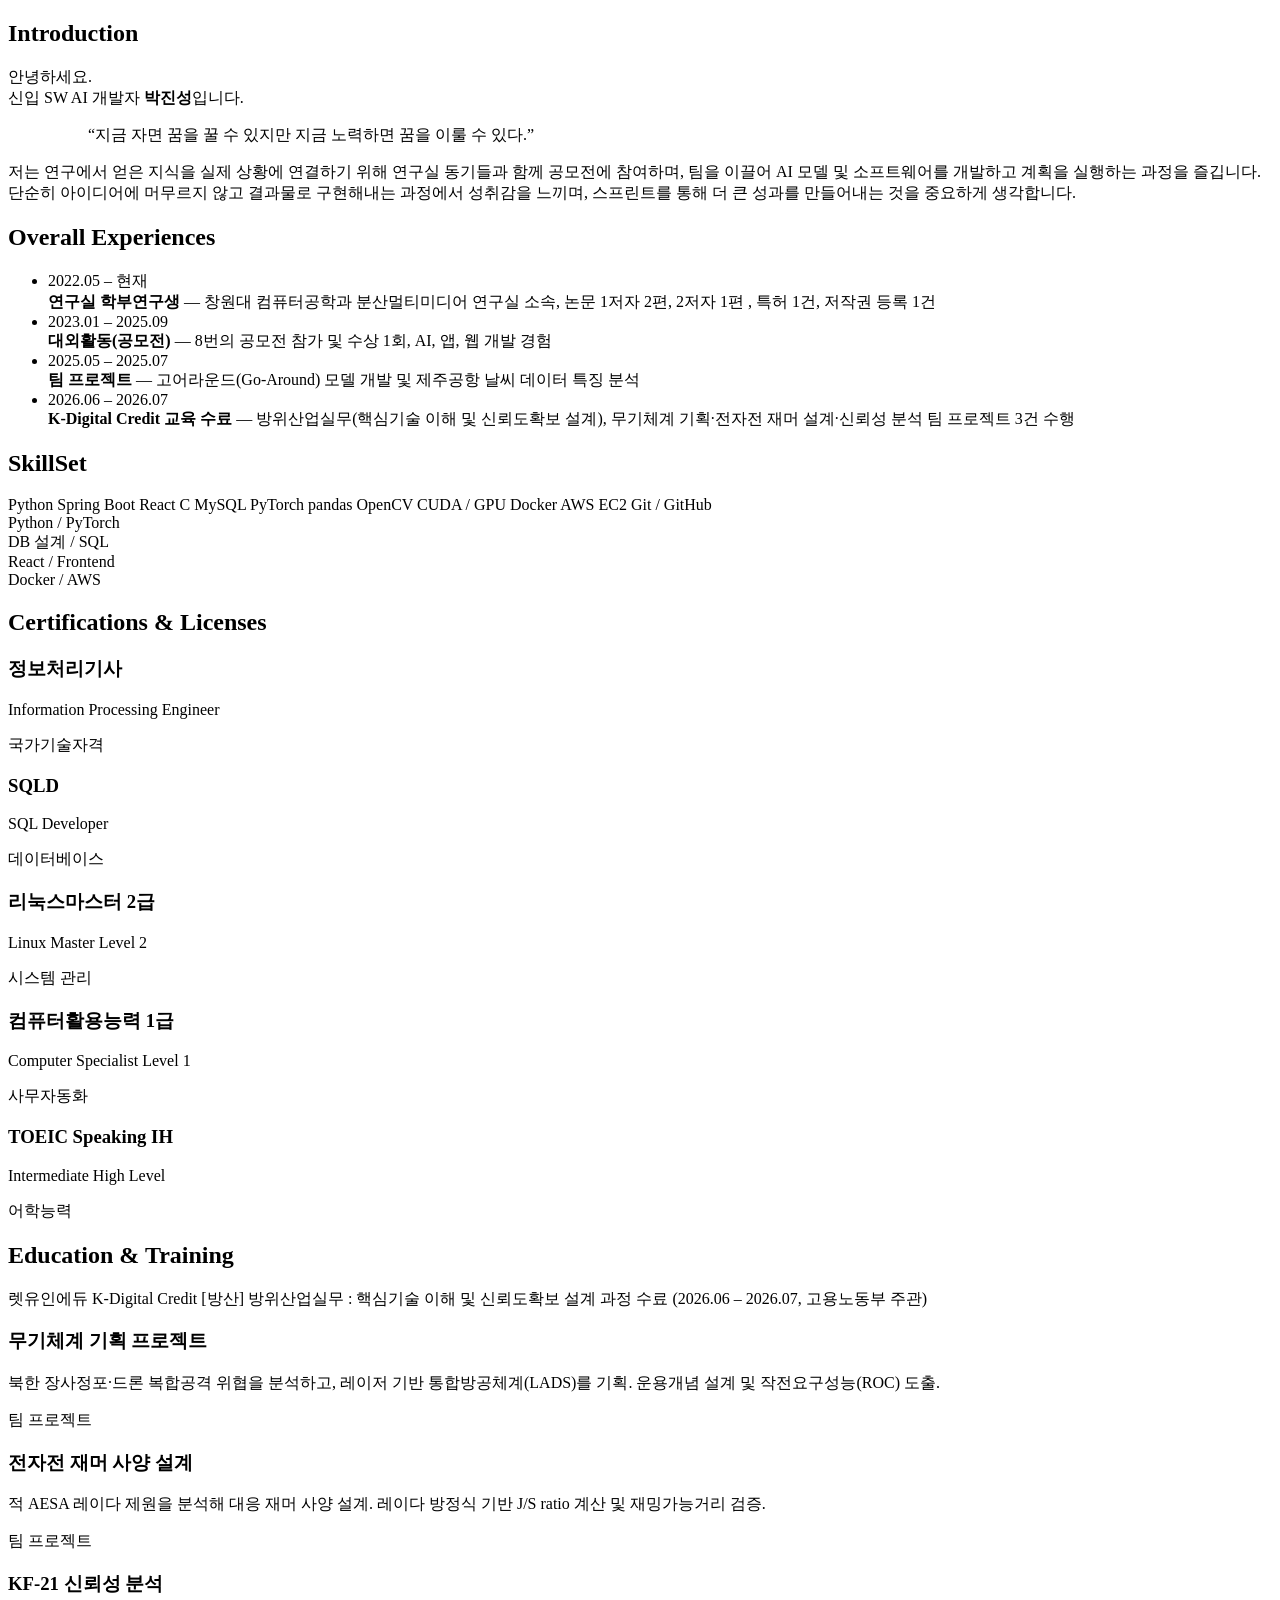
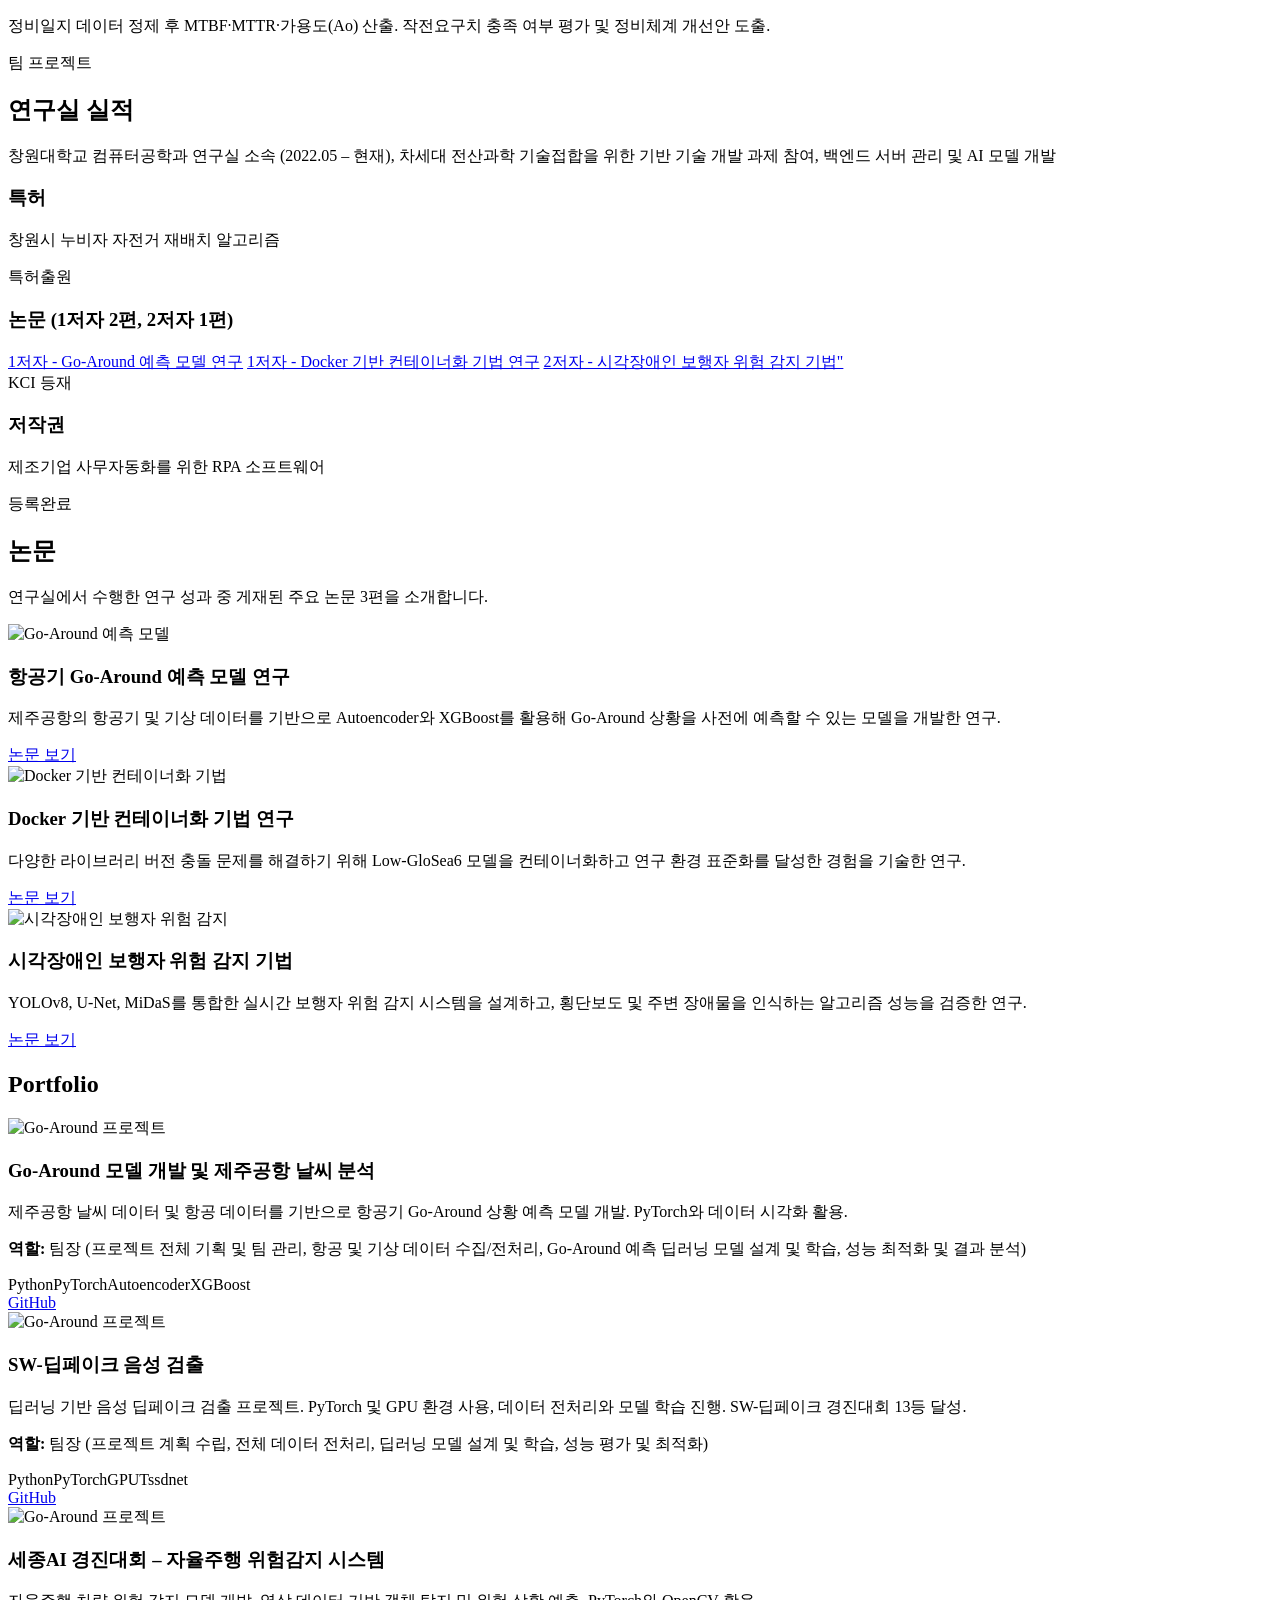
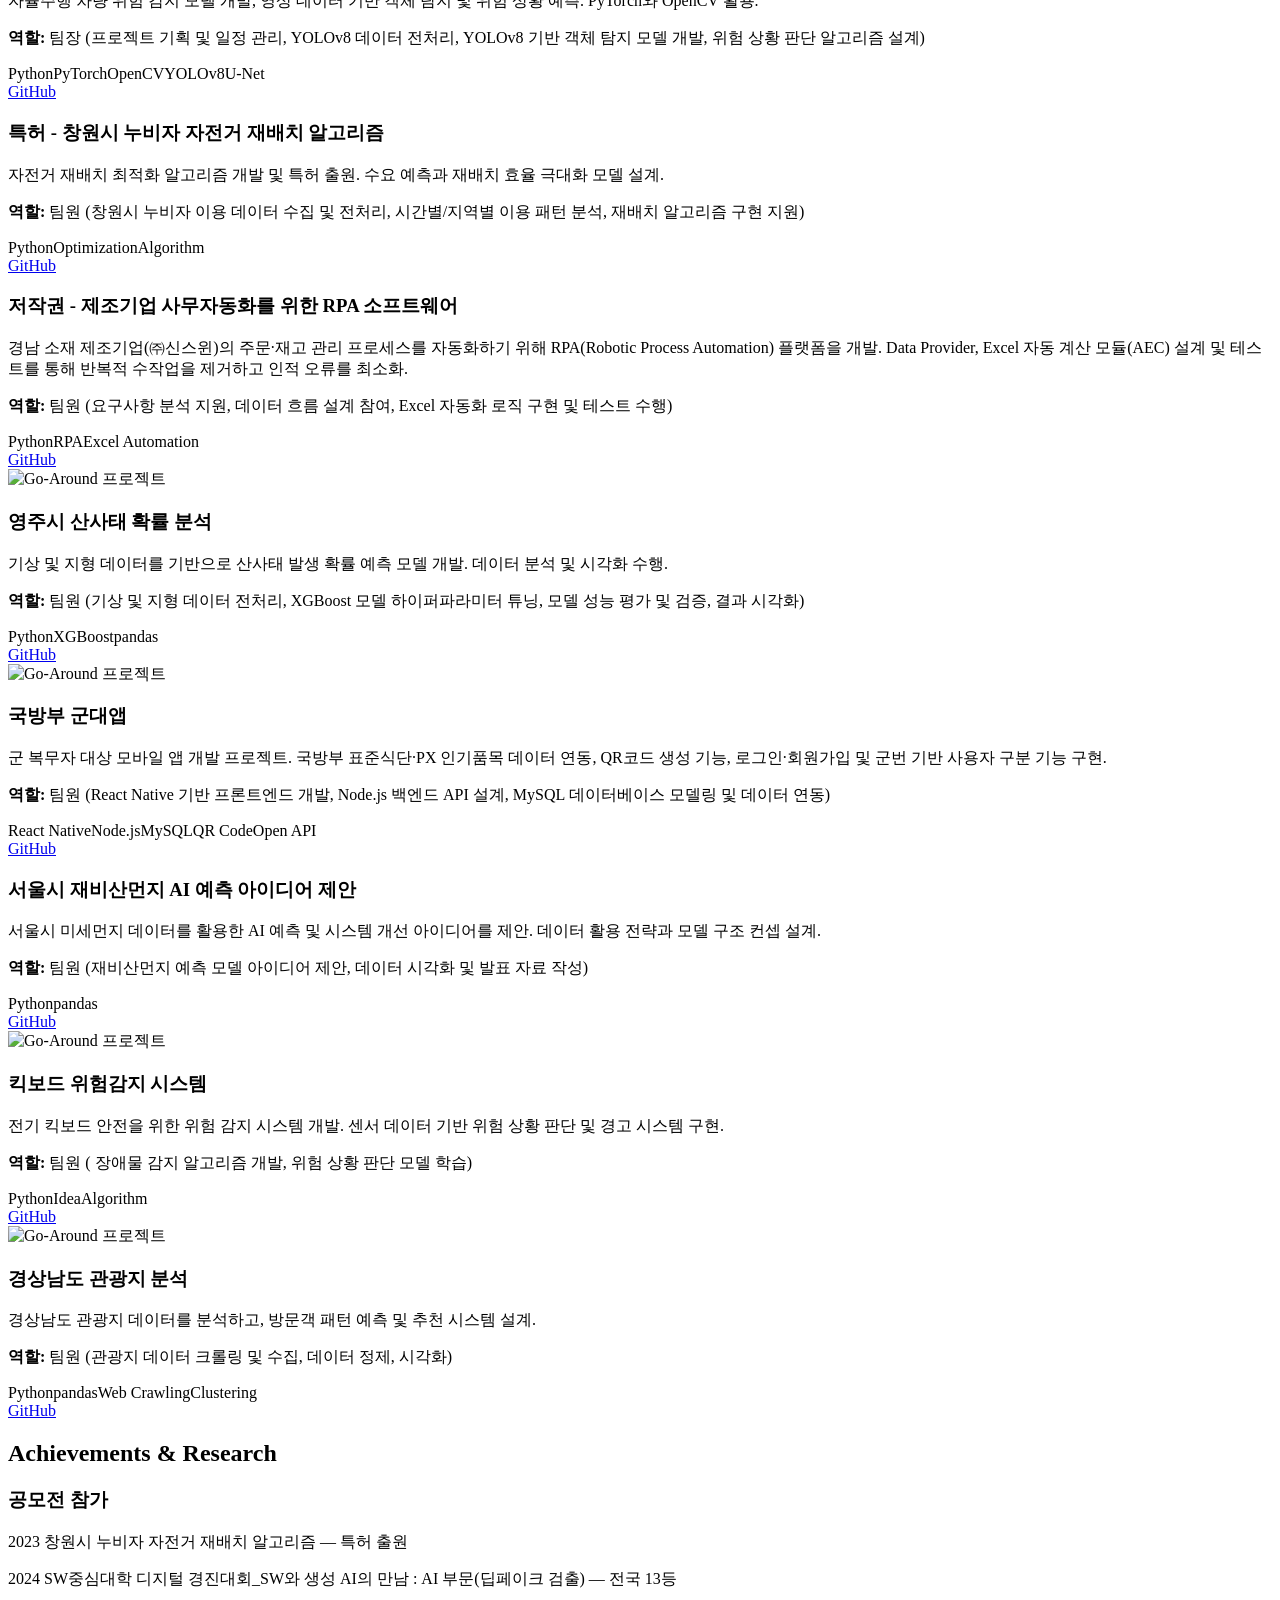
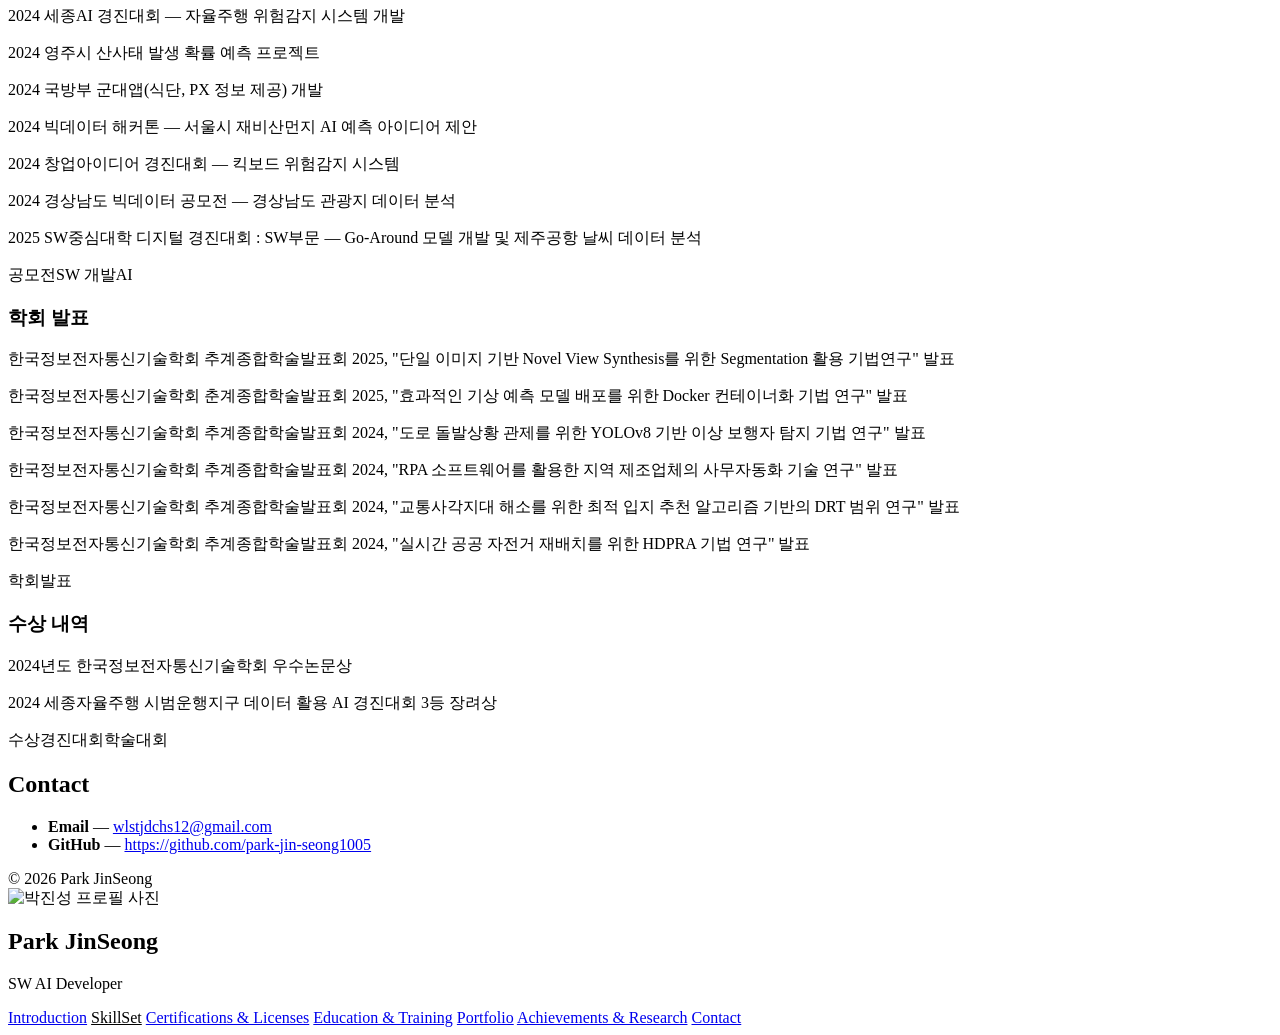
==== index.html @ d0115b06 "Update index.html" ====
<!DOCTYPE html>
<html lang="ko">
<head>
  <meta charset="UTF-8" />
  <meta name="viewport" content="width=device-width, initial-scale=1" />
  <title>Park JinSeong | Portfolio</title>

  <!-- 폰트 (원하면 삭제 가능) -->
  <link rel="preconnect" href="https://fonts.googleapis.com">
  <link rel="preconnect" href="https://fonts.gstatic.com" crossorigin>
  <link href="https://fonts.googleapis.com/css2?family=Noto+Sans+KR:wght@300;400;500;700;900&display=swap" rel="stylesheet">

  <link rel="stylesheet" href="style.css" />
</head>
<body>
  <!-- 페이지 전체 레이아웃 -->
  <div class="container">

    <!-- 메인 컨텐츠 -->
    <main class="content">
      <!-- Introduction -->
      <section id="intro" class="section">
        <h1 class="title-1">Introduction</h1>

        <p class="lead">
          안녕하세요.<br>
          신입 <span class="accent">SW AI </span> 개발자 <b>박진성</b>입니다.
        </p>

        <figure class="quote">
          <blockquote>
            “지금 자면 꿈을 꿀 수 있지만 지금 노력하면 꿈을 이룰 수 있다.”
          </blockquote>
        </figure>

        <p class="body">
        저는 연구에서 얻은 지식을 실제 상황에 연결하기 위해 연구실 동기들과 함께 공모전에 참여하며, 
        팀을 이끌어 AI 모델 및 소프트웨어를 개발하고 계획을 실행하는 과정을 즐깁니다. 
        단순히 아이디어에 머무르지 않고 결과물로 구현해내는 과정에서 성취감을 느끼며, 
        스프린트를 통해 더 큰 성과를 만들어내는 것을 중요하게 생각합니다.
        </p>
      </section>

      <!-- Experience -->
      <section id="experience" class="section">
        <h2 class="title-2">Overall Experiences</h2>

        <ul class="timeline">
          <li>
            <div class="time">2022.05 – 현재</div>
            <div class="desc">
              <b>연구실 학부연구생</b> — 창원대 컴퓨터공학과 분산멀티미디어 연구실 소속, 논문 1저자 2편, 2저자 1편 , 특허 1건, 저작권 등록 1건
            </div>
          </li>
          <li>
            <div class="time">2023.01 – 2025.09</div>
            <div class="desc">
              <b>대외활동(공모전)</b> — 8번의 공모전 참가 및 수상 1회, AI, 앱, 웹 개발 경험
            </div>
          </li>
          <li>
            <div class="time">2025.05 – 2025.07</div>
            <div class="desc">
              <b>팀 프로젝트</b> — 고어라운드(Go-Around) 모델 개발 및 제주공항 날씨 데이터 특징 분석
            </div>
          </li>
          <li>
            <div class="time">2026.06 – 2026.07</div>
            <div class="desc">
              <b>K-Digital Credit 교육 수료</b> — 방위산업실무(핵심기술 이해 및 신뢰도확보 설계), 무기체계 기획·전자전 재머 설계·신뢰성 분석 팀 프로젝트 3건 수행
            </div>
          </li>
        </ul>
      </section>

      <!-- SkillSet -->
      <section id="skillset" class="section">
        <h2 class="title-2">SkillSet</h2>

        <div class="chips">
            <!-- 언어/프레임워크 -->
            <span class="chip">Python</span>
            <span class="chip">Spring Boot</span>
            <span class="chip">React</span>
            <span class="chip">C</span>

            <!-- 데이터/DB -->
            <span class="chip">MySQL</span>

            <span class="chip">PyTorch</span>
            <span class="chip">pandas</span>
            <span class="chip">OpenCV </span>
            <span class="chip">CUDA / GPU</span>

            <!-- DevOps / 배포 -->
            <span class="chip">Docker</span>
            <span class="chip">AWS EC2</span>
            <span class="chip">Git / GitHub</span>
        </div>

        <div class="skills">
            <div class="skill">
            <div class="skill-head"><span>Python / PyTorch</span></div>
            <div class="bar"><i style="width: 75%"></i></div>
            </div>
            <div class="skill">
            <div class="skill-head"><span>DB 설계 / SQL</span></div>
            <div class="bar"><i style="width: 80%"></i></div>
            </div>
            <div class="skill">
            <div class="skill-head"><span>React / Frontend</span></div>
            <div class="bar"><i style="width: 70%"></i></div>
            </div>
            <div class="skill">
            <div class="skill-head"><span>Docker / AWS</span></div>
            <div class="bar"><i style="width: 65%"></i></div>
            </div>
        </div>
        
        </section>
        <!-- 자격증 -->
        
        
        <!-- 자격증 섹션 개선 -->
        <section id="licenses" class="section">
          <h2 class="title-2">Certifications & Licenses</h2>
          
          <div class="cert-grid">
            <div class="cert-item">
              <div class="cert-content">
                <h3>정보처리기사</h3>
                <p>Information Processing Engineer</p>
                <span class="cert-type">국가기술자격</span>
              </div>
            </div>
            
            <div class="cert-item">
              <div class="cert-content">
                <h3>SQLD</h3>
                <p>SQL Developer</p>
                <span class="cert-type">데이터베이스</span>
              </div>
            </div>
            
            <div class="cert-item">
              <div class="cert-content">
                <h3>리눅스마스터 2급</h3>
                <p>Linux Master Level 2</p>
                <span class="cert-type">시스템 관리</span>
              </div>
            </div>
            
            <div class="cert-item">
              <div class="cert-content">
                <h3>컴퓨터활용능력 1급</h3>
                <p>Computer Specialist Level 1</p>
                <span class="cert-type">사무자동화</span>
              </div>
            </div>
            
            <div class="cert-item">
              <div class="cert-content">
                <h3>TOEIC Speaking IH</h3>
                <p>Intermediate High Level</p>
                <span class="cert-type">어학능력</span>
              </div>
            </div>
          </div>
        </section>
        <!-- 교육 이수 섹션 -->
        <section id="education" class="section">
          <h2 class="title-2">Education & Training</h2>
          <p class="card-desc">렛유인에듀 K-Digital Credit [방산] 방위산업실무 : 핵심기술 이해 및 신뢰도확보 설계 과정 수료 (2026.06 – 2026.07, 고용노동부 주관)</p>
        
          <div class="research-grid">
            <div class="research-item">
              <h3>무기체계 기획 프로젝트</h3>
              <p>북한 장사정포·드론 복합공격 위협을 분석하고, 레이저 기반 통합방공체계(LADS)를 기획. 운용개념 설계 및 작전요구성능(ROC) 도출.</p>
              <span class="research-status">팀 프로젝트</span>
            </div>
        
            <div class="research-item">
              <h3>전자전 재머 사양 설계</h3>
              <p>적 AESA 레이다 제원을 분석해 대응 재머 사양 설계. 레이다 방정식 기반 J/S ratio 계산 및 재밍가능거리 검증.</p>
              <span class="research-status">팀 프로젝트</span>
            </div>
        
            <div class="research-item">
              <h3>KF-21 신뢰성 분석</h3>
              <p>정비일지 데이터 정제 후 MTBF·MTTR·가용도(Ao) 산출. 작전요구치 충족 여부 평가 및 정비체계 개선안 도출.</p>
              <span class="research-status">팀 프로젝트</span>
            </div>
          </div>
        </section>
        <!-- 연구실 실적 섹션 신설 -->
        <section id="research" class="section">
          <h2 class="title-2">연구실 실적</h2>
          <p class="card-desc">창원대학교 컴퓨터공학과 연구실 소속 (2022.05 – 현재), 차세대 전산과학 기술접합을 위한 기반 기술 개발 과제 참여, 백엔드 서버 관리 및 AI 모델 개발</p>
            
          <div class="research-grid">
            <div class="research-item">
              <h3>특허</h3>
              <p>창원시 누비자 자전거 재배치 알고리즘</p>
              <span class="research-status">특허출원</span>
            </div>
            
            <div class="research-item">
              <h3>논문 (1저자 2편, 2저자 1편)</h3>
              <div class="paper-list">
                <a href="https://www.kci.go.kr/kciportal/ci/sereArticleSearch/ciSereArtiView.kci?sereArticleSearchBean.artiId=ART003239448" target="_blank">1저자 - Go-Around 예측 모델 연구</a>
                <a href="https://koreascience.or.kr/article/JAKO202405557060542.page" target="_blank">1저자 - Docker 기반 컨테이너화 기법 연구</a>
                <a href="https://doi.org/10.17661/jkiiect.2024.17.6.451" target="_blank">2저자 - 시각장애인 보행자 위험 감지 기법"</a>
              </div>
              <span class="research-status">KCI 등재</span>
            </div>
            
            <div class="research-item">
              <h3>저작권</h3>
              <p>제조기업 사무자동화를 위한 RPA 소프트웨어</p>
              <span class="research-status">등록완료</span>
            </div>
          </div>
        </section>
        <!-- 연구실 논문 섹션 -->
        <section id="papers" class="section">
          <h2 class="title-2">논문</h2>
          <p class="card-desc">연구실에서 수행한 연구 성과 중 게재된 주요 논문 3편을 소개합니다.</p>

          <div class="papers-grid">
            <!-- 논문 1 -->
            <div class="paper-card">
              <img src="images/goaround-paper.png" alt="Go-Around 예측 모델" class="paper-img">
              <h3 class="paper-title">항공기 Go-Around 예측 모델 연구</h3>
              <p class="paper-desc">
                제주공항의 항공기 및 기상 데이터를 기반으로 Autoencoder와 XGBoost를 활용해
                Go-Around 상황을 사전에 예측할 수 있는 모델을 개발한 연구.
              </p>
              <a href="https://www.kci.go.kr/kciportal/ci/sereArticleSearch/ciSereArtiView.kci?sereArticleSearchBean.artiId=ART003239448" 
                target="_blank" class="paper-link">논문 보기</a>
            </div>

            <!-- 논문 2 -->
            <div class="paper-card">
              <img src="images/docker-paper.png" alt="Docker 기반 컨테이너화 기법" class="paper-img">
              <h3 class="paper-title">Docker 기반 컨테이너화 기법 연구</h3>
              <p class="paper-desc">
                다양한 라이브러리 버전 충돌 문제를 해결하기 위해 Low-GloSea6 모델을 컨테이너화하고
                연구 환경 표준화를 달성한 경험을 기술한 연구.
              </p>
              <a href="https://koreascience.or.kr/article/JAKO202405557060542.page" 
                target="_blank" class="paper-link">논문 보기</a>
            </div>

            <!-- 논문 3 -->
            <div class="paper-card">
              <img src="images/vision-paper.png" alt="시각장애인 보행자 위험 감지" class="paper-img">
              <h3 class="paper-title">시각장애인 보행자 위험 감지 기법</h3>
              <p class="paper-desc">
                YOLOv8, U-Net, MiDaS를 통합한 실시간 보행자 위험 감지 시스템을 설계하고,
                횡단보도 및 주변 장애물을 인식하는 알고리즘 성능을 검증한 연구.
              </p>
              <a href="https://doi.org/10.17661/jkiiect.2024.17.6.451" 
                target="_blank" class="paper-link">논문 보기</a>
            </div>
          </div>
        </section>

      <!-- Portfolio -->
      <section id="portfolio" class="section">
        <h2 class="title-2">Portfolio</h2>

        <div class="cards">
             <article class="card">
                <img src="images/Go_around.png" alt="Go-Around 프로젝트" class="card-image">
                <h3 class="card-title">Go-Around 모델 개발 및 제주공항 날씨 분석</h3>
                <p class="card-desc">
                제주공항 날씨 데이터 및 항공 데이터를 기반으로 항공기 Go-Around 상황 예측 모델 개발. PyTorch와 데이터 시각화 활용.
                </p>
                <p class="card-role"><strong>역할:</strong> 팀장 (프로젝트 전체 기획 및 팀 관리, 항공 및 기상 데이터 수집/전처리, Go-Around 예측 딥러닝 모델 설계 및 학습, 성능 최적화 및 결과 분석)</p>

                <div class="tags">
                <span>Python</span><span>PyTorch</span><span>Autoencoder</span><span>XGBoost</span>
                </div>
                <div class="links">
                <a href="https://github.com/park-jin-seong1005/Go-around" target="_blank" rel="noopener">GitHub</a>
                </div>
            </article>
            <!-- 1. SW-딥페이크 음성 검출 -->
            <article class="card">
                <img src="images/SW_deepfake.png" alt="Go-Around 프로젝트" class="card-image">
                <h3 class="card-title">SW-딥페이크 음성 검출</h3>
                <p class="card-desc">
                    딥러닝 기반 음성 딥페이크 검출 프로젝트. PyTorch 및 GPU 환경 사용, 데이터 전처리와 모델 학습 진행. SW-딥페이크 경진대회 13등 달성.
                </p>
                <p class="card-role"><strong>역할:</strong> 팀장 (프로젝트 계획 수립, 전체 데이터 전처리, 딥러닝 모델 설계 및 학습, 성능 평가 및 최적화)</p>
                <div class="tags">
                    <span>Python</span><span>PyTorch</span><span>GPU</span><span>Tssdnet</span>
                </div>
                <div class="links">
                    <a href="https://github.com/park-jin-seong1005/SW---Deepfake-2024-/tree/master" target="_blank" rel="noopener">GitHub</a>
                </div>
            </article>

            <!-- 2. 세종AI 경진대회 -->
            <article class="card">
                <img src="images/SEJONG.png" alt="Go-Around 프로젝트" class="card-image">
                <h3 class="card-title">세종AI 경진대회 – 자율주행 위험감지 시스템</h3>
                <p class="card-desc">
                자율주행 차량 위험 감지 모델 개발, 영상 데이터 기반 객체 탐지 및 위험 상황 예측. PyTorch와 OpenCV 활용.
                </p>
                <p class="card-role"><strong>역할:</strong> 팀장 (프로젝트 기획 및 일정 관리, YOLOv8 데이터 전처리, YOLOv8 기반 객체 탐지 모델 개발, 위험 상황 판단 알고리즘 설계)</p>
                <div class="tags">
                <span>Python</span><span>PyTorch</span><span>OpenCV</span><span>YOLOv8</span><span>U-Net</span>
                </div>
                <div class="links">
                <a href="https://github.com/park-jin-seong1005/Sejong-AI" target="_blank" rel="noopener">GitHub</a>
                </div>
            </article>
            <!-- 4. 창원시 누비자 자전거 재배치 알고리즘 특허 -->
            <article class="card">
                <!-- <img src="images/Go_around.png" alt="Go-Around 프로젝트" class="card-image"> -->

                <h3 class="card-title">특허 - 창원시 누비자 자전거 재배치 알고리즘</h3>
                <p class="card-desc">
                자전거 재배치 최적화 알고리즘 개발 및 특허 출원. 수요 예측과 재배치 효율 극대화 모델 설계.
                </p>
                <p class="card-role"><strong>역할:</strong> 팀원 (창원시 누비자 이용 데이터 수집 및 전처리, 시간별/지역별 이용 패턴 분석, 재배치 알고리즘 구현 지원)</p>

                <div class="tags">
                <span>Python</span><span>Optimization</span><span>Algorithm</span>
                </div>
                <div class="links">
                <a href="https://github.com/park-jin-seong1005/Patent---bicycle-Algorithm" target="_blank" rel="noopener">GitHub</a>
                </div>
            </article>
                        <!-- 5. 저작권 -->
            <article class="card">
              <!-- <img src="images/Go_around.png" alt="Go-Around 프로젝트" class="card-image"> -->

              <h3 class="card-title">저작권 - 제조기업 사무자동화를 위한 RPA 소프트웨어</h3>
              <p class="card-desc">
              경남 소재 제조기업(㈜신스윈)의 주문·재고 관리 프로세스를 자동화하기 위해 RPA(Robotic Process Automation) 플랫폼을 개발. 
              Data Provider, Excel 자동 계산 모듈(AEC) 설계 및 테스트를 통해 반복적 수작업을 제거하고 인적 오류를 최소화.
              </p>
              <p class="card-role"><strong>역할:</strong> 팀원 (요구사항 분석 지원, 데이터 흐름 설계 참여, Excel 자동화 로직 구현 및 테스트 수행)</p>

              <div class="tags">

              <span>Python</span><span>RPA</span><span>Excel Automation</span>
              </div>
              <div>
                <div class="links">
                <a href="https://github.com/park-jin-seong1005/RPA-SW" target="_blank" rel="noopener">GitHub</a>

              </div>
          </article>
            <!-- 3. 영주시 산사태 확률 -->
            <article class="card">
                <img src="images/영주시.png" alt="Go-Around 프로젝트" class="card-image">

                <h3 class="card-title">영주시 산사태 확률 분석</h3>
                <p class="card-desc">
                기상 및 지형 데이터를 기반으로 산사태 발생 확률 예측 모델 개발. 데이터 분석 및 시각화 수행.
                </p>
                <p class="card-role"><strong>역할:</strong> 팀원 (기상 및 지형 데이터 전처리, XGBoost 모델 하이퍼파라미터 튜닝, 모델 성능 평가 및 검증, 결과 시각화)</p>

                <div class="tags">
                <span>Python</span><span>XGBoost</span><span>pandas</span>
                </div>
                <div class="links">
                <a href="https://github.com/park-jin-seong1005/Landslide-prediction-model-main/tree/master" target="_blank" rel="noopener">GitHub</a>
                </div>
            </article>

            <!-- 5. 국방부 군대앱 -->
            <!-- 5. 국방부 군대앱 -->
            <article class="card">
                <img src="images/국방.png" alt="Go-Around 프로젝트" class="card-image">

                <h3 class="card-title">국방부 군대앱</h3>
                <p class="card-desc">
                군 복무자 대상 모바일 앱 개발 프로젝트. 국방부 표준식단·PX 인기품목 데이터 연동, QR코드 생성 기능, 로그인·회원가입 및 군번 기반 사용자 구분 기능 구현.
                </p>
                <p class="card-role"><strong>역할:</strong> 팀원 (React Native 기반 프론트엔드 개발, Node.js 백엔드 API 설계, MySQL 데이터베이스 모델링 및 데이터 연동)</p>

                <div class="tags">
                <span>React Native</span><span>Node.js</span><span>MySQL</span><span>QR Code</span><span>Open API</span>
                </div>
                <div class="links">
                <a href="https://github.com/park-jin-seong1005/React" target="_blank" rel="noopener">GitHub</a>
                </div>
            </article>


            <!-- 6. 빅데이터 해커톤 -->
            <article class="card">
                <!-- <img src="images/Go_around.png" alt="Go-Around 프로젝트" class="card-image"> -->

                <h3 class="card-title">서울시 재비산먼지 AI 예측 아이디어 제안</h3>
                <p class="card-desc">
                서울시 미세먼지 데이터를 활용한 AI 예측 및 시스템 개선 아이디어를 제안. 데이터 활용 전략과 모델 구조 컨셉 설계.
                </p>
                <p class="card-role"><strong>역할:</strong> 팀원 (재비산먼지 예측 모델 아이디어 제안, 데이터 시각화 및 발표 자료 작성)</p>
                <div class="tags">
                <span>Python</span><span>pandas</span>
                </div>
                <div class="links">
                <a href="https://github.com/본인아이디/seoul-dust-prediction" target="_blank" rel="noopener">GitHub</a>
                </div>
            </article>

            <!-- 7. 창업아이디어 경진대회 -->
            <article class="card">
                <img src="images/kickboard.png" alt="Go-Around 프로젝트" class="card-image">

                <h3 class="card-title">킥보드 위험감지 시스템</h3>
                <p class="card-desc">
                전기 킥보드 안전을 위한 위험 감지 시스템 개발. 센서 데이터 기반 위험 상황 판단 및 경고 시스템 구현.
                </p>
                <p class="card-role"><strong>역할:</strong> 팀원 ( 장애물 감지 알고리즘 개발, 위험 상황 판단 모델 학습)</p>

                <div class="tags">
                <span>Python</span><span>Idea</span><span>Algorithm</span>
                </div>
                <div class="links">
                <a href="https://github.com/park-jin-seong1005/Obstacle-Detection-App-for-Visually-Impaired-main/tree/master" target="_blank" rel="noopener">GitHub</a>
                </div>
            </article>

            <!-- 8. 경상남도 빅데이터 공모전 -->
            <article class="card">
                <img src="images/경상남도.png" alt="Go-Around 프로젝트" class="card-image">

                <h3 class="card-title">경상남도 관광지 분석</h3>
                <p class="card-desc">
                경상남도 관광지 데이터를 분석하고, 방문객 패턴 예측 및 추천 시스템 설계.
                </p>
                <p class="card-role"><strong>역할:</strong> 팀원 (관광지 데이터 크롤링 및 수집, 데이터 정제, 시각화)</p>

                <div class="tags">
                <span>Python</span><span>pandas</span><span>Web Crawling</span><span>Clustering</span>
                </div>
                <div class="links">
                <a href="https://github.com/park-jin-seong1005/Gyeongsangnam-do-Tourism-Data-Analysis-main/tree/master" target="_blank" rel="noopener">GitHub</a>
                </div>
            </article>

            <!-- 9. SW중심대학 AI공모전 -->
            
            </div>
      </section>
            <!-- =========================
          Portfolio HTML
      ========================= -->
      <!-- 기존 구조 유지, Portfolio 섹션 확장 -->
      <section id="achievements" class="section">
        <h2 class="title-2">Achievements & Research</h2>

        <div class="cards">
            <article class="card">
            <h3 class="card-title">공모전 참가</h3>
            <p class="card-desc">2023 창원시 누비자 자전거 재배치 알고리즘 — 특허 출원</p>
            <p class="card-desc">2024 SW중심대학 디지털 경진대회_SW와 생성 AI의 만남 : AI 부문(딥페이크 검출) — 전국 13등</p>
            <p class="card-desc">2024 세종AI 경진대회 — 자율주행 위험감지 시스템 개발</p>
            <p class="card-desc">2024 영주시 산사태 발생 확률 예측 프로젝트</p>
            <p class="card-desc">2024 국방부 군대앱(식단, PX 정보 제공) 개발</p>
            <p class="card-desc">2024 빅데이터 해커톤 — 서울시 재비산먼지 AI 예측 아이디어 제안</p>
            <p class="card-desc">2024 창업아이디어 경진대회 — 킥보드 위험감지 시스템</p>
            <p class="card-desc">2024 경상남도 빅데이터 공모전 — 경상남도 관광지 데이터 분석</p>
            <p class="card-desc">2025 SW중심대학 디지털 경진대회 : SW부문 — Go-Around 모델 개발 및 제주공항 날씨 데이터 분석</p>

            <div class="tags"><span>공모전</span><span>SW 개발</span><span>AI</span></div>
            </article>

            <article class="card">
            <h3 class="card-title">학회 발표</h3>
            <p class="card-desc">한국정보전자통신기술학회 추계종합학술발표회 2025, "단일 이미지 기반 Novel View Synthesis를 위한 Segmentation 활용 기법연구" 발표</p>
            <p class="card-desc">한국정보전자통신기술학회 춘계종합학술발표회 2025, "효과적인 기상 예측 모델 배포를 위한 Docker 컨테이너화 기법 연구" 발표</p>
            <p class="card-desc">한국정보전자통신기술학회 추계종합학술발표회 2024, "도로 돌발상황 관제를 위한 YOLOv8 기반 이상 보행자 탐지 기법 연구" 발표</p>
            <p class="card-desc">한국정보전자통신기술학회 추계종합학술발표회 2024, "RPA 소프트웨어를 활용한 지역 제조업체의 사무자동화 기술 연구" 발표</p>
            <p class="card-desc">한국정보전자통신기술학회 추계종합학술발표회 2024, "교통사각지대 해소를 위한 최적 입지 추천 알고리즘 기반의 DRT 범위 연구" 발표</p>
            <p class="card-desc">한국정보전자통신기술학회 추계종합학술발표회 2024, "실시간 공공 자전거 재배치를 위한 HDPRA 기법 연구" 발표</p>
            <div class="tags"><span>학회</span><span>발표</span></div>
            </article>

            <!-- 수상 내역을 간단하게 정리 -->
            <div class="cards-right">
              <article class="card">
              <h3 class="card-title">수상 내역</h3>
              <p class="card-desc">2024년도 한국정보전자통신기술학회 우수논문상</p>
              <p class="card-desc">2024 세종자율주행 시범운행지구 데이터 활용 AI 경진대회 3등 장려상</p>
              <div class="tags"><span>수상</span><span>경진대회</span><span>학술대회</span></div>
              </article>

              <!-- KCI 논문을 별도 카드로 분리 -->
              <!-- <article class="card">
              <h3 class="card-title">KCI 논문 게재 (1저자 2편, 2저자 1편)</h3>
              <p class="card-desc">
                  <a href="https://www.kci.go.kr/kciportal/ci/sereArticleSearch/ciSereArtiView.kci?sereArticleSearchBean.artiId=ART003239448" target="_blank" rel="noopener">
                  "제주공항 공항·기상 데이터 기반 Go-Around 예측 모델 연구"
                  </a>
              </p>
              <p class="card-desc">
                  <a href="https://doi.org/10.17661/jkiiect.2024.17.6.451" target="_blank" rel="noopener">
                  "기상 예측 모델의 Localization을 위한 Docker 기반 Containerization 기법 연구"
                  </a>
              </p>
              <p class="card-desc">
                  <a href="https://doi.org/10.17661/jkiiect.2024.17.6.451" target="_blank" rel="noopener">
                  "GloSea6에서 YOLOv8을 활용한 시각장애인 보행자 위험 감지 기법"
                  </a>
              </p>
              <div class="tags"><span>KCI</span><span>논문</span><span>1저자</span></div>
              </article> -->
            </div>



            <!-- <article class="card">
            <h3 class="card-title">연구실 활동</h3>
            <p class="card-desc">창원대학교 컴퓨터공학과 연구실 소속 (2022.05 – 현재), 차세대 전산과학 기술접합을 위한 기반 기술 개발 과제 참여, 백엔드 서버 관리 및 AI 모델 개발</p>
            <div class="tags"><span>연구실</span><span>백엔드</span></div>
            </article> -->
        </div>
        </section>

      <!-- Contact -->
      <section id="contact" class="section">
        <h2 class="title-2">Contact</h2>
        <ul class="contact">
          <li><b>Email</b> — <a href="mailto:your.email@example.com">wlstjdchs12@gmail.com</a></li>
          <li><b>GitHub</b> — <a href="https://github.com/본인아이디" target="_blank" rel="noopener">https://github.com/park-jin-seong1005</a></li>
        </ul>
      </section>

      <footer class="footer">
        © <span id="year"></span> Park JinSeong
      </footer>
    </main>

    <!-- 오른쪽 사이드바 -->
    <aside class="sidebar">
      <div class="profile">
        <!-- 프로필 이미지 경로: /images/profile.jpg 로 저장 -->
        <img src="images/profile.jpg" alt="박진성 프로필 사진" />
        <h2 class="name">Park JinSeong</h2>
        <p class="role">SW AI Developer</p>
      </div>

      <nav class="menu" aria-label="Section navigation">
        <a href="#intro" class="menu-link">Introduction</a>
        <a href="#skillset" class="menu-link">SkillSet</a>
        <a href="#Licenses" class="menu-link">Certifications & Licenses</a>
        <a href="#education" class="menu-link">Education & Training</a>
        <a href="#portfolio" class="menu-link">Portfolio</a>
        <a href="#achievements" class="menu-link">Achievements & Research</a>
        <a href="#contact" class="menu-link">Contact</a>
      </nav>
    </aside>
  </div>
<style>
  html {
    scroll-behavior: smooth; /* 부드럽게 스크롤 */
  }
  .menu-link.active {
    background: white;
    color: black;
    border-radius: 6px;
    transition: 0.3s;
  }
</style>

<script>
  // 현재 연도
  document.getElementById('year').textContent = new Date().getFullYear();

  // 스크롤 시 사이드 메뉴 하이라이트
  const sections = document.querySelectorAll('.section');
  const links = document.querySelectorAll('.menu-link');
  const map = {};
  sections.forEach(s => { map['#' + s.id] = s; });

  const io = new IntersectionObserver((entries) => {
  entries.forEach(entry => {
    const id = '#' + entry.target.id;
    const link = document.querySelector(`.menu a[href="${id}"]`);
    if (!link) return;
    if (entry.isIntersecting) {
      links.forEach(a => a.classList.remove('active'));
      link.classList.add('active');
    }
  });
}, { rootMargin: "-10% 0px -10% 0px", threshold: 0.2 });

  sections.forEach(s => io.observe(s));

  // 클릭 시 살짝 offset 조정 (상단 여백 확보)
  links.forEach(link => {
    link.addEventListener('click', (e) => {
      e.preventDefault();
      const targetId = link.getAttribute('href');
      const target = document.querySelector(targetId);
      const y = target.getBoundingClientRect().top + window.scrollY - 50; // 50px offset
      window.scrollTo({ top: y, behavior: 'smooth' });
    });
  });
</script>
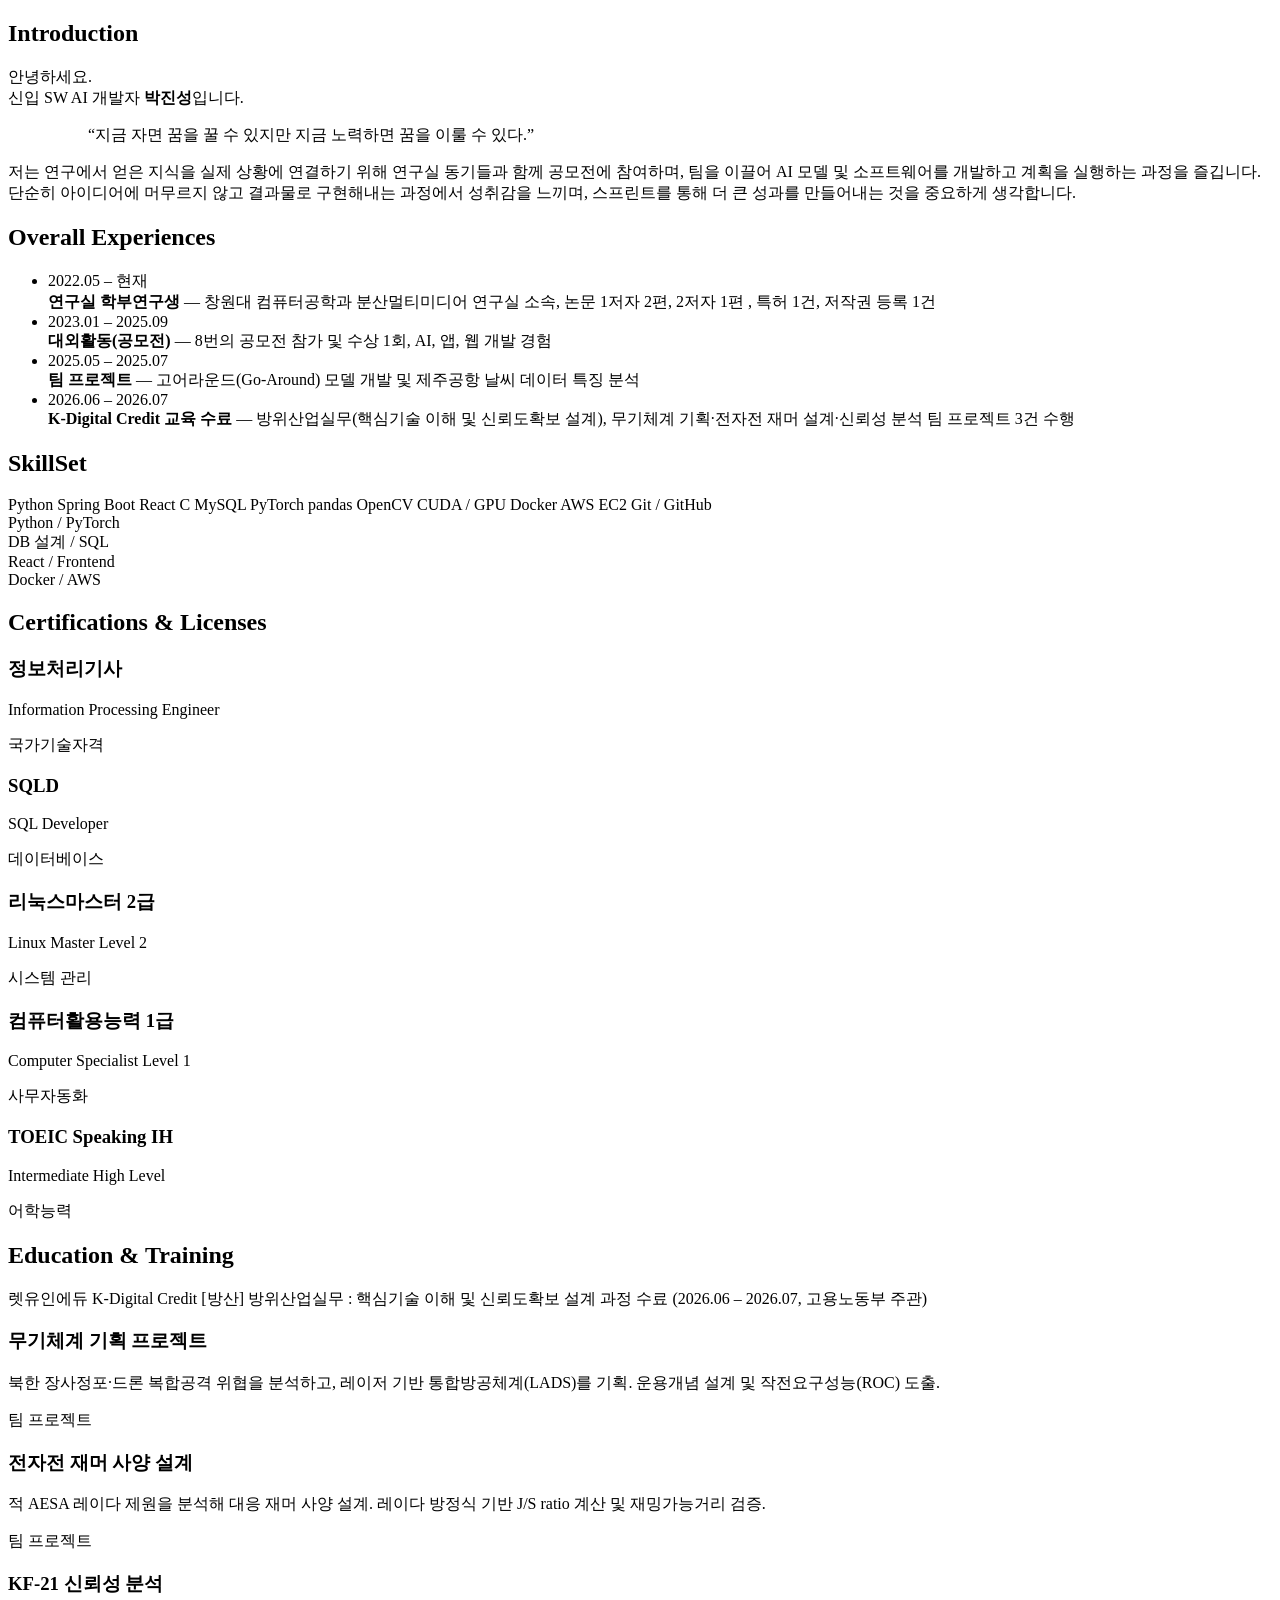
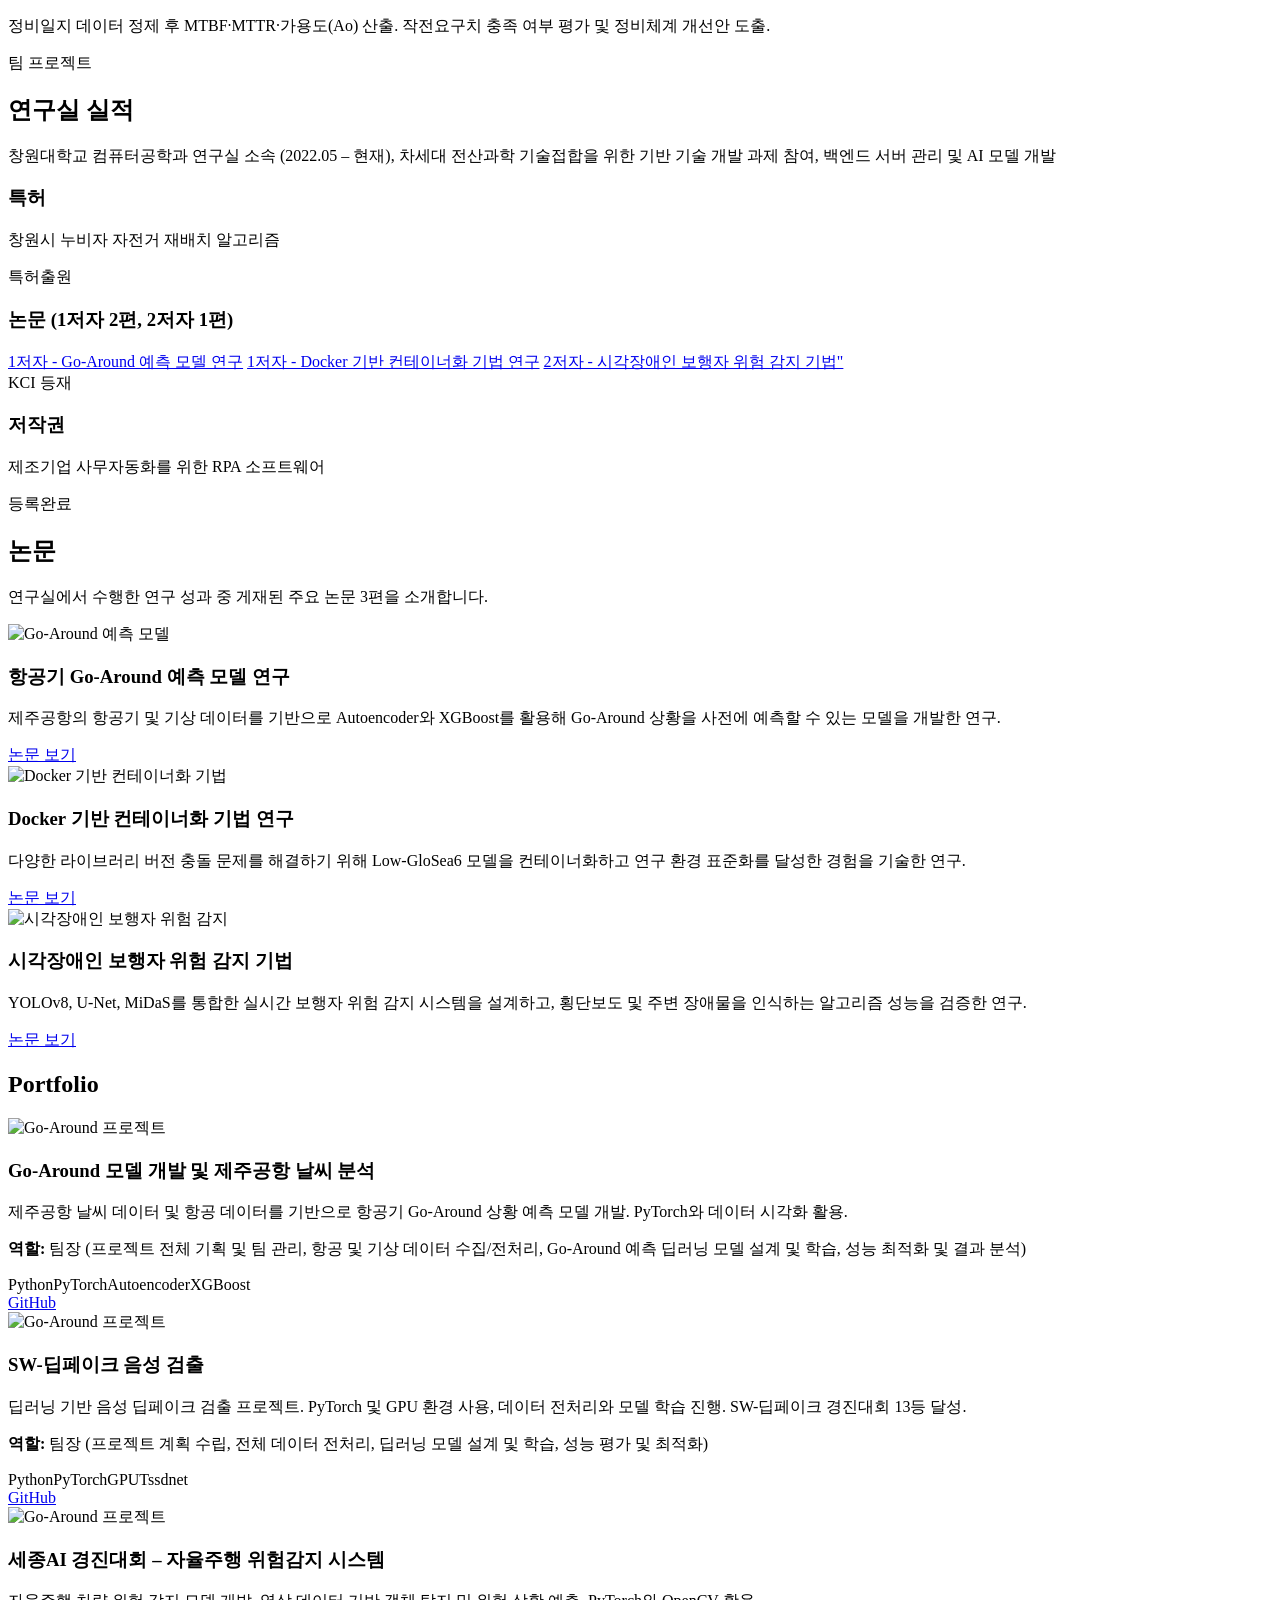
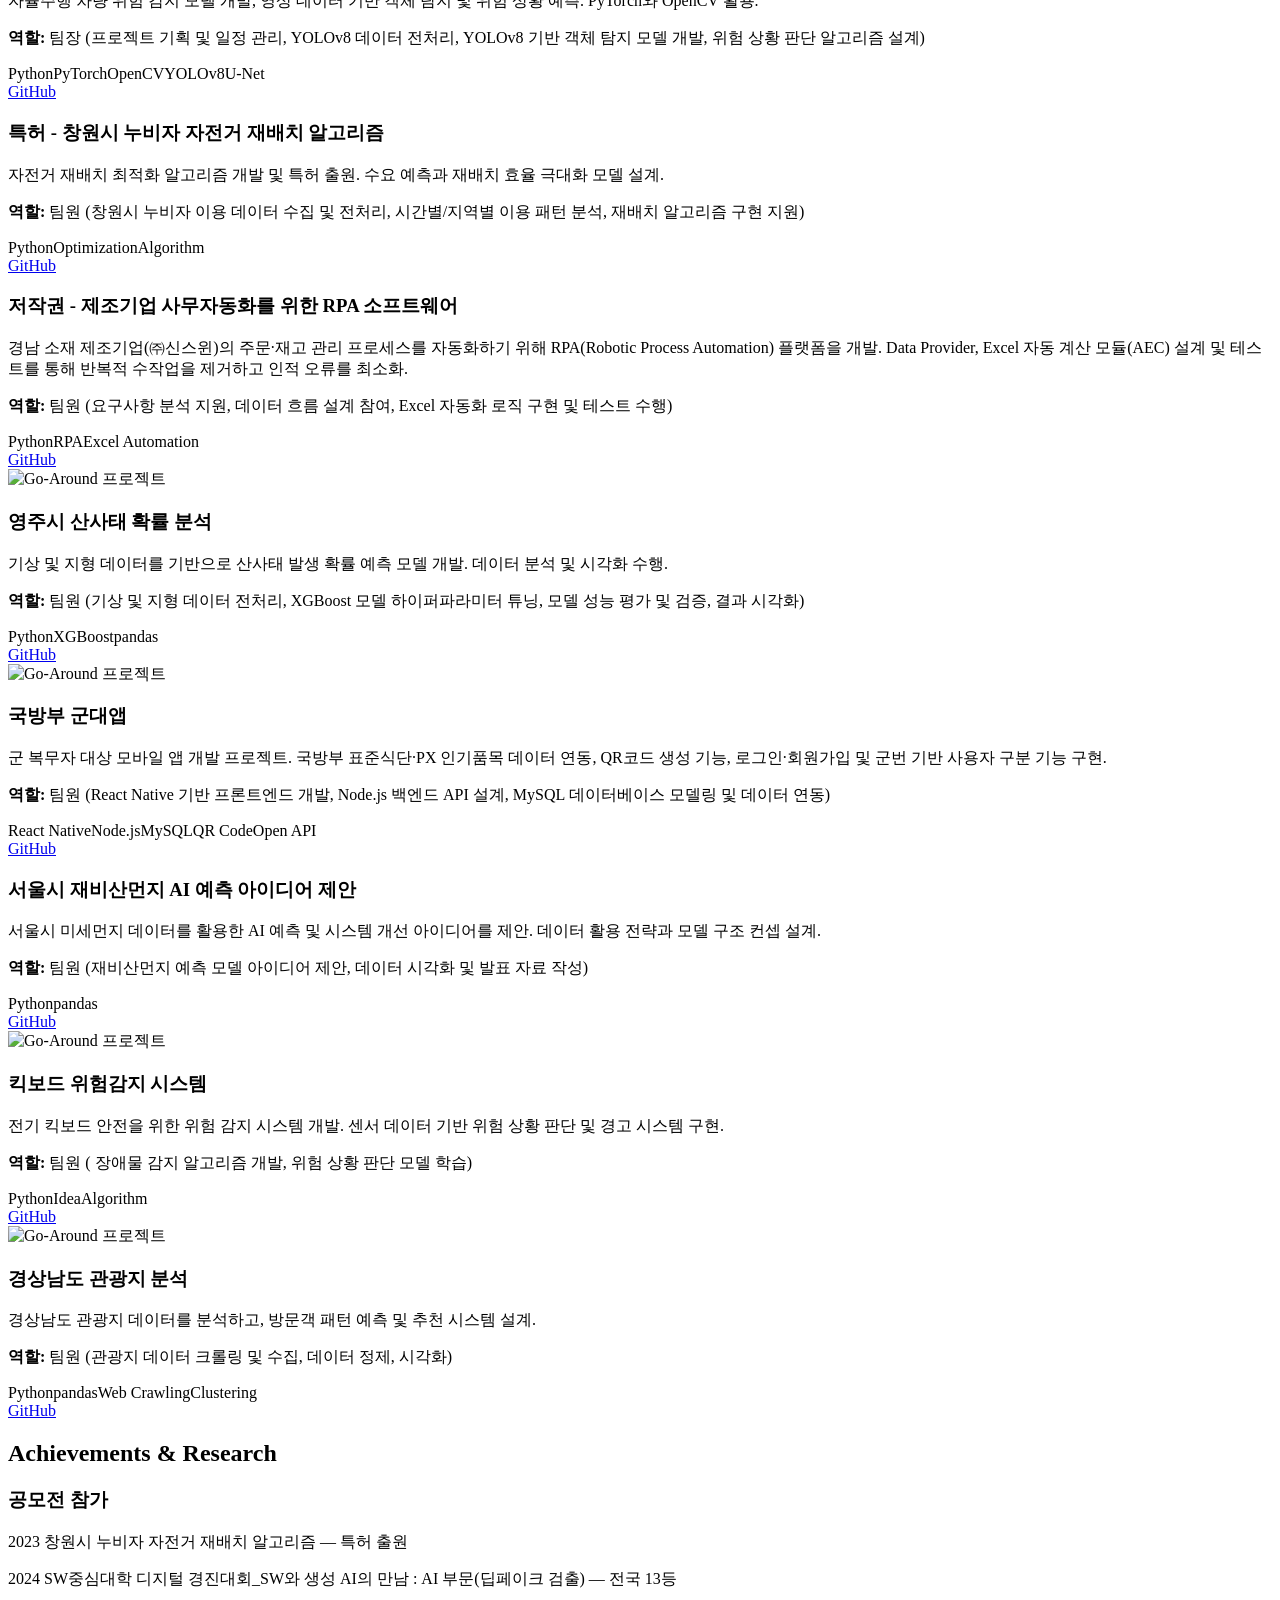
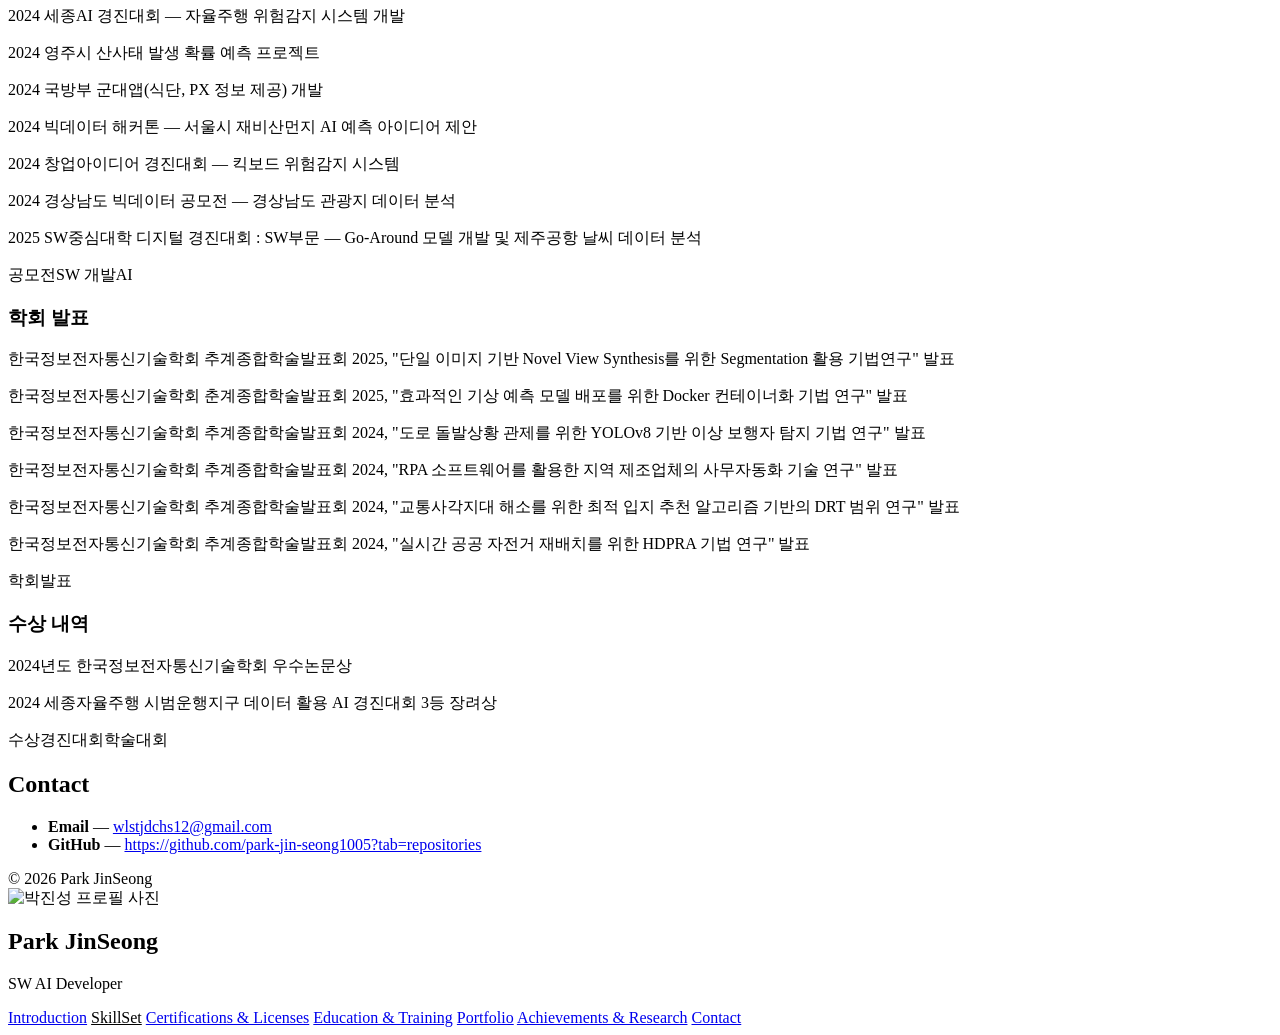
==== commit 84ab8b95: "Update index.html" ====
--- a/index.html
+++ b/index.html
@@ -529,7 +529,7 @@
         <h2 class="title-2">Contact</h2>
         <ul class="contact">
           <li><b>Email</b> — <a href="mailto:your.email@example.com">wlstjdchs12@gmail.com</a></li>
-          <li><b>GitHub</b> — <a href="https://github.com/본인아이디" target="_blank" rel="noopener">https://github.com/park-jin-seong1005</a></li>
+          <li><b>GitHub</b> — <a href="https://github.com/본인아이디" target="_blank" rel="noopener">https://github.com/park-jin-seong1005?tab=repositories</a></li>
         </ul>
       </section>
 
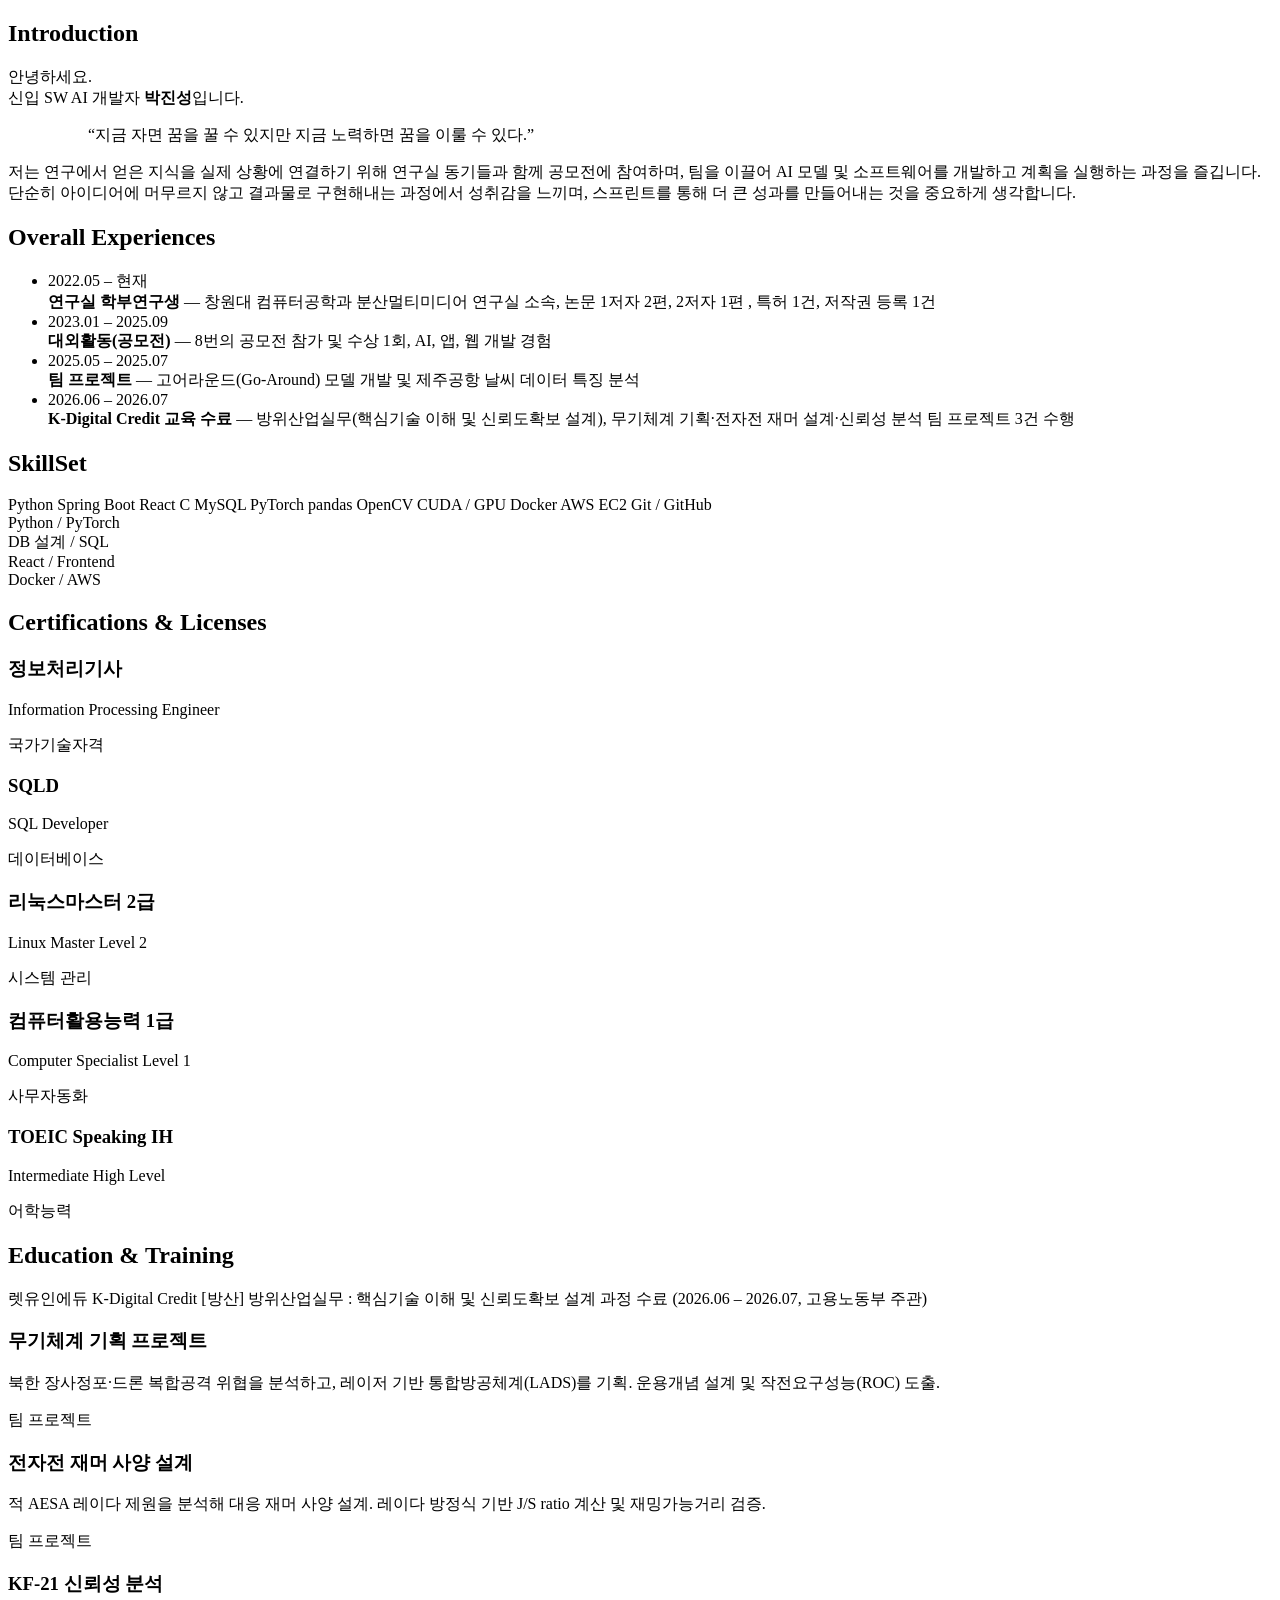
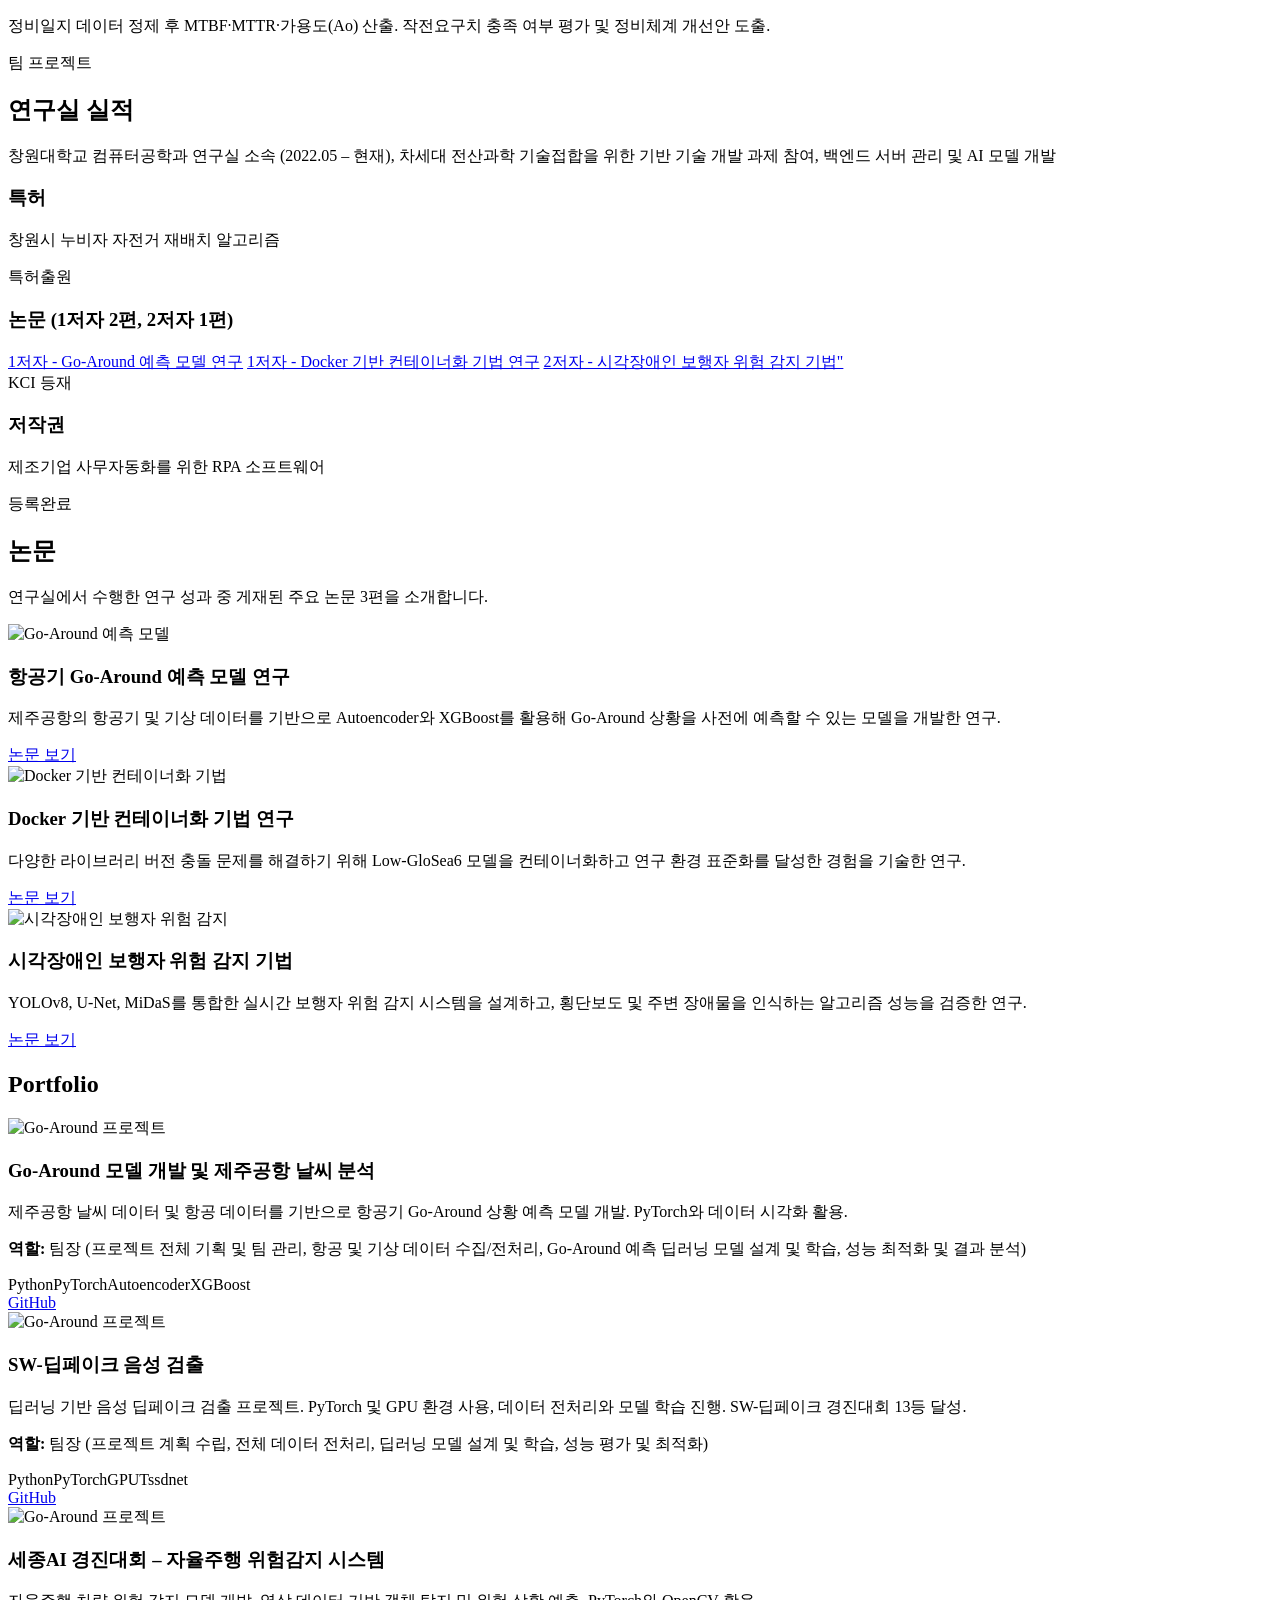
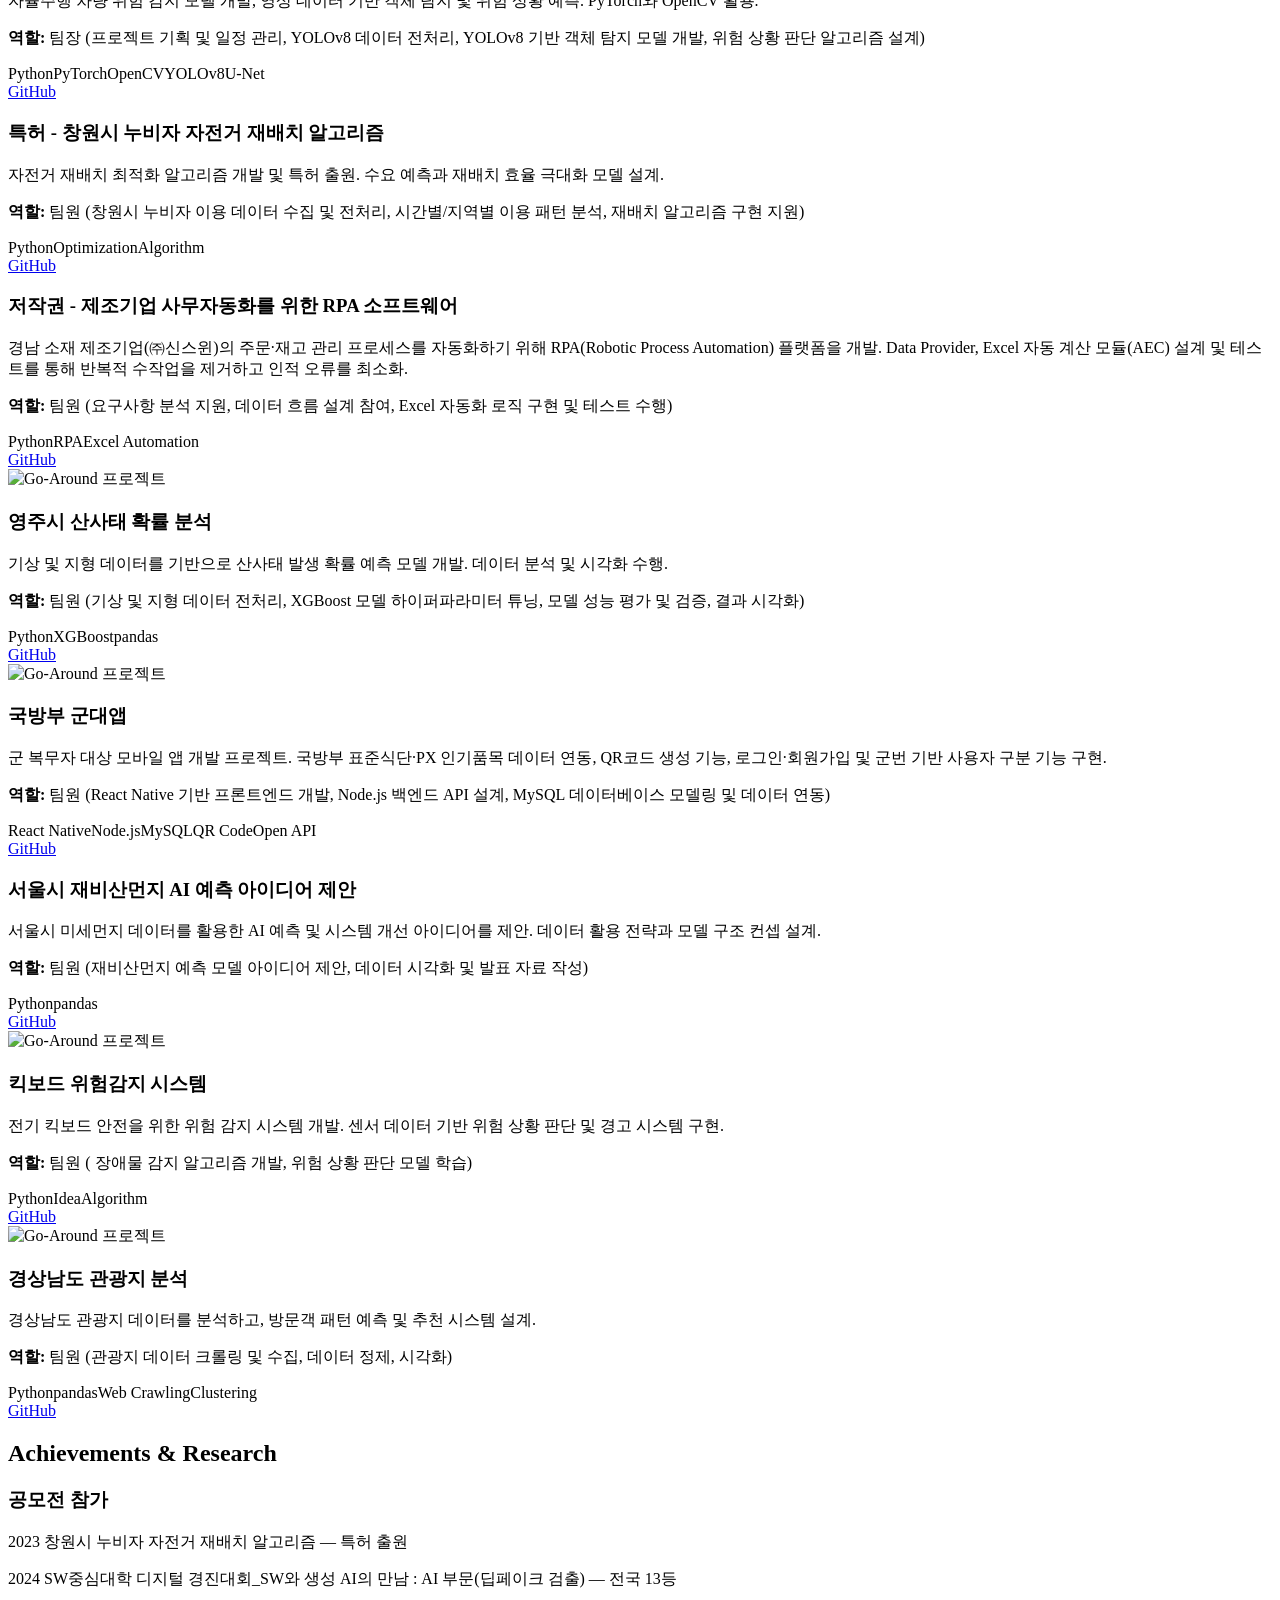
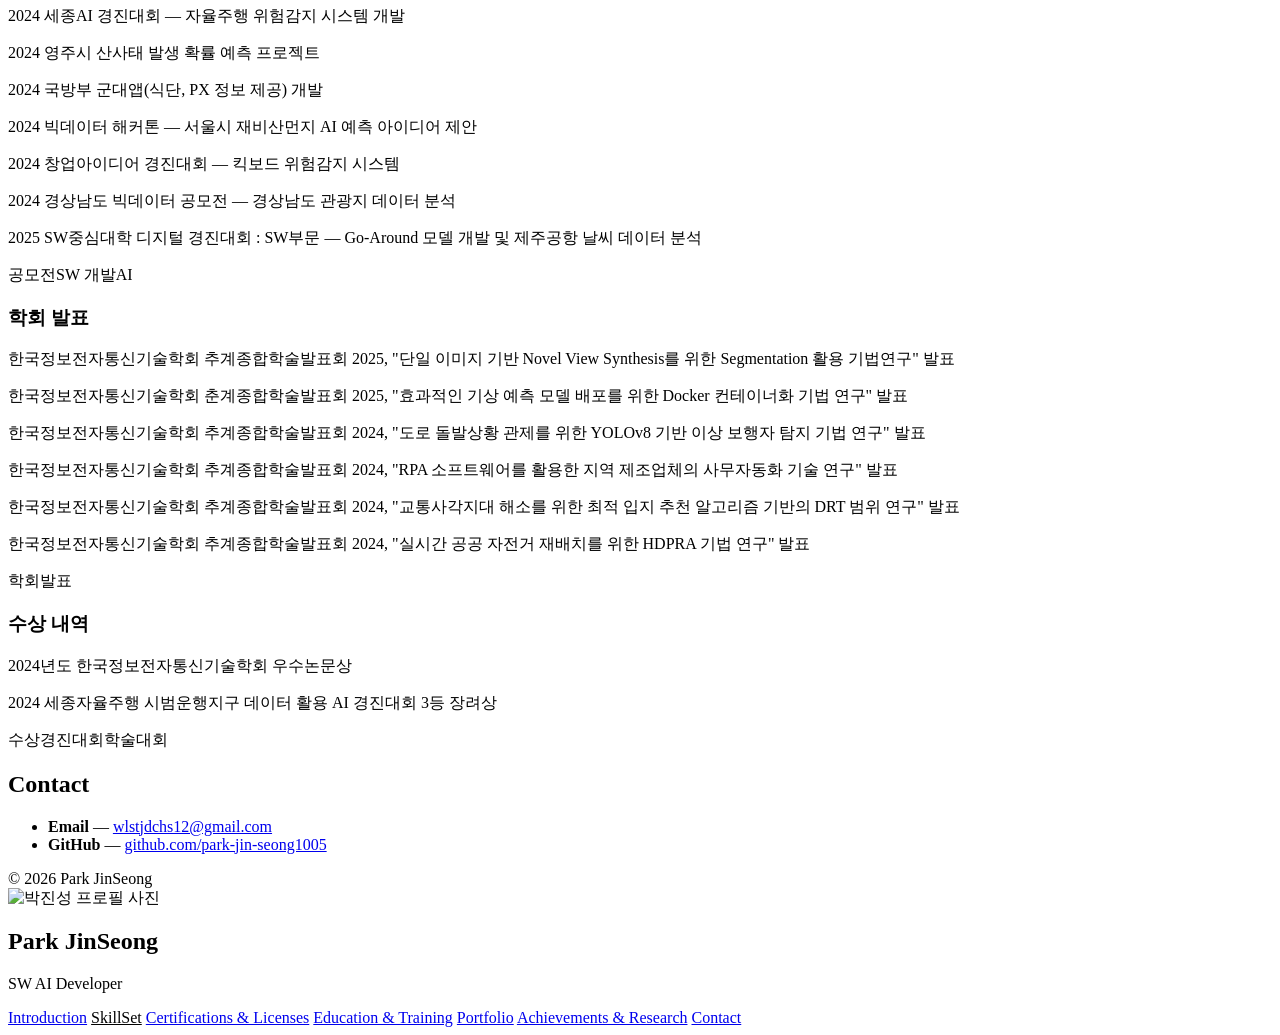
==== commit 445cc417: "Update index.html" ====
--- a/index.html
+++ b/index.html
@@ -529,7 +529,7 @@
         <h2 class="title-2">Contact</h2>
         <ul class="contact">
           <li><b>Email</b> — <a href="mailto:your.email@example.com">wlstjdchs12@gmail.com</a></li>
-          <li><b>GitHub</b> — <a href="https://github.com/본인아이디" target="_blank" rel="noopener">https://github.com/park-jin-seong1005?tab=repositories</a></li>
+          <li><b>GitHub</b> — <a href="https://github.com/park-jin-seong1005?tab=repositories" target="_blank" rel="noopener">github.com/park-jin-seong1005</a></li>
         </ul>
       </section>
 
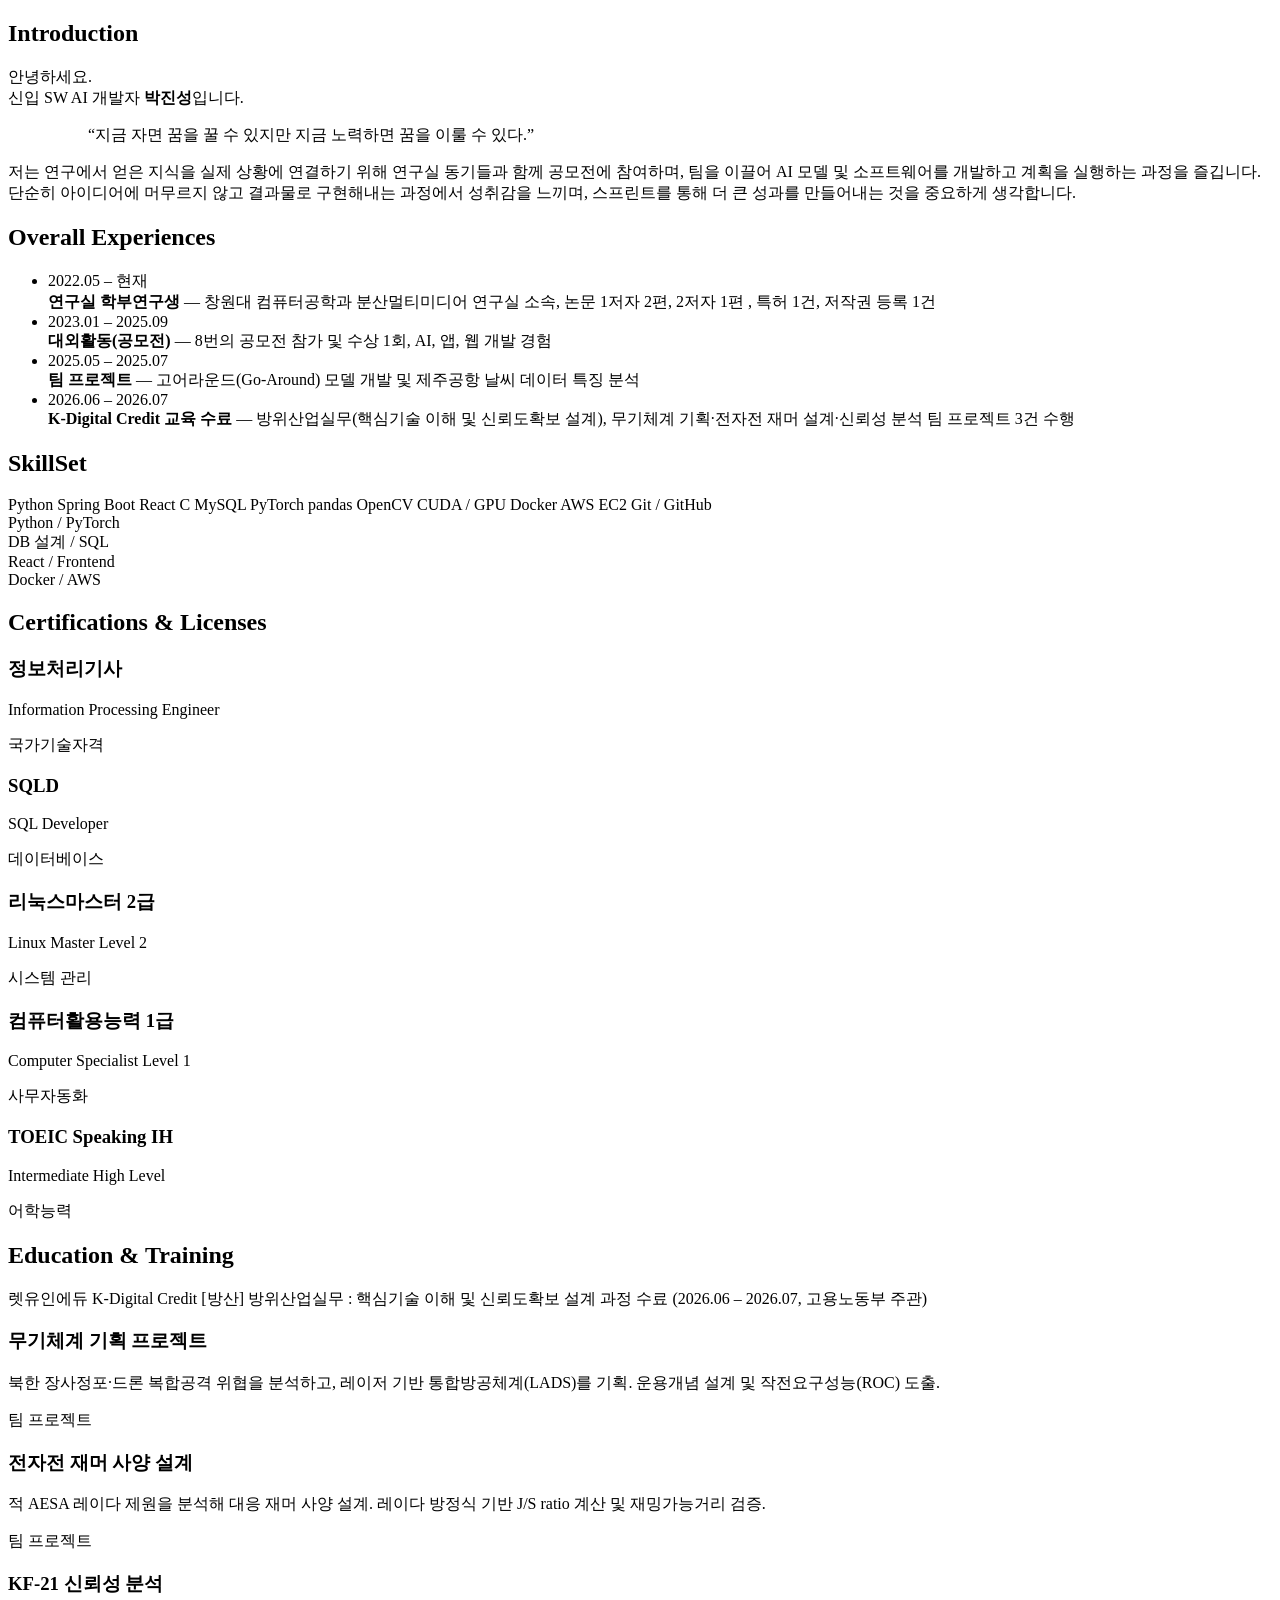
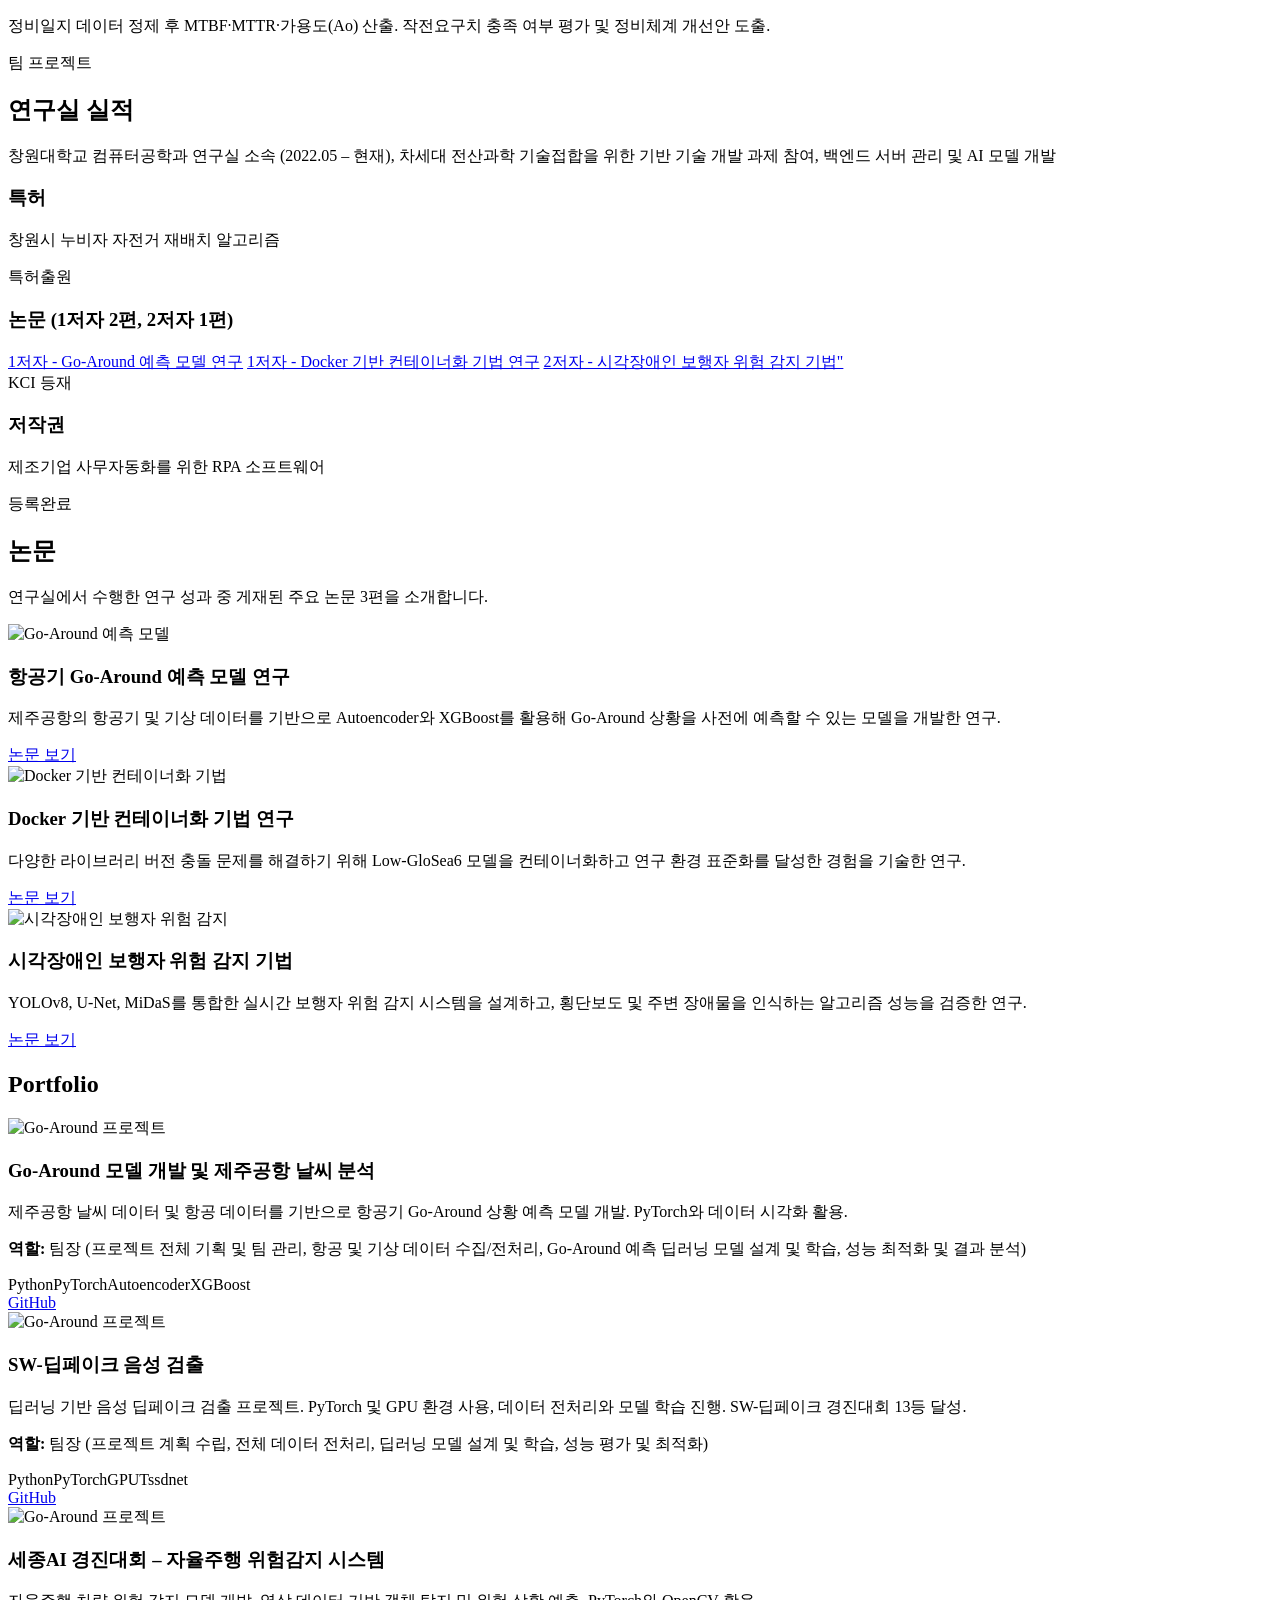
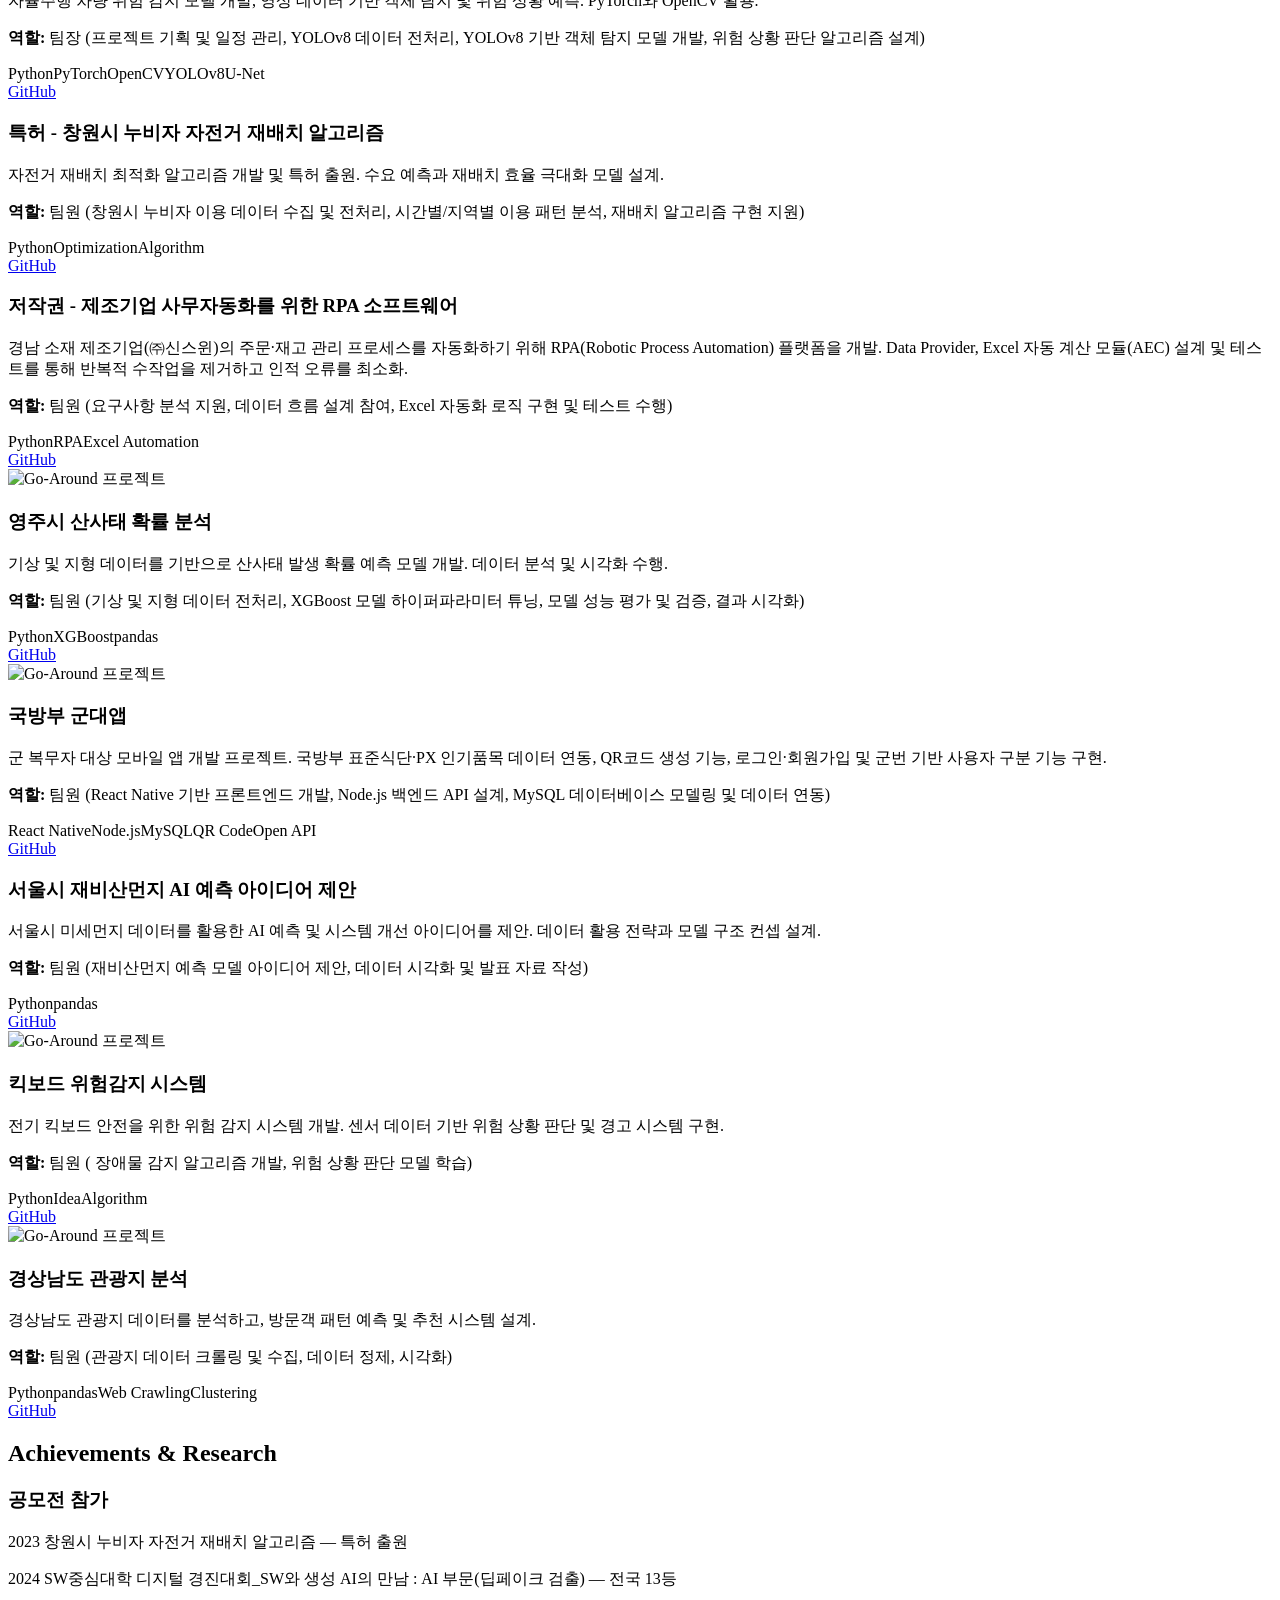
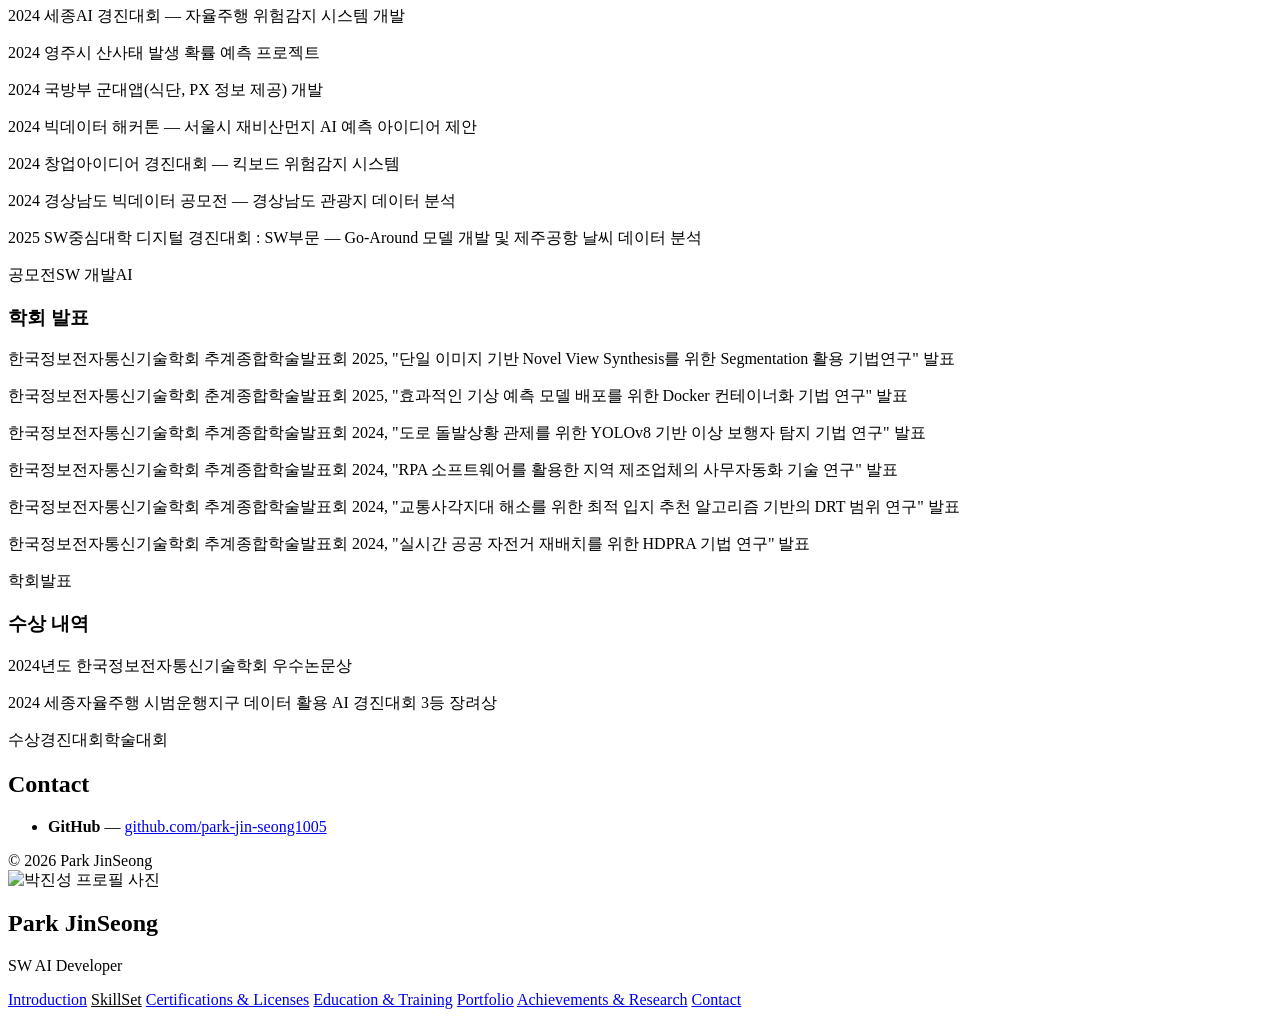
==== commit 89cdf922: "Update index.html" ====
--- a/index.html
+++ b/index.html
@@ -528,7 +528,6 @@
       <section id="contact" class="section">
         <h2 class="title-2">Contact</h2>
         <ul class="contact">
-          <li><b>Email</b> — <a href="mailto:your.email@example.com">wlstjdchs12@gmail.com</a></li>
           <li><b>GitHub</b> — <a href="https://github.com/park-jin-seong1005?tab=repositories" target="_blank" rel="noopener">github.com/park-jin-seong1005</a></li>
         </ul>
       </section>
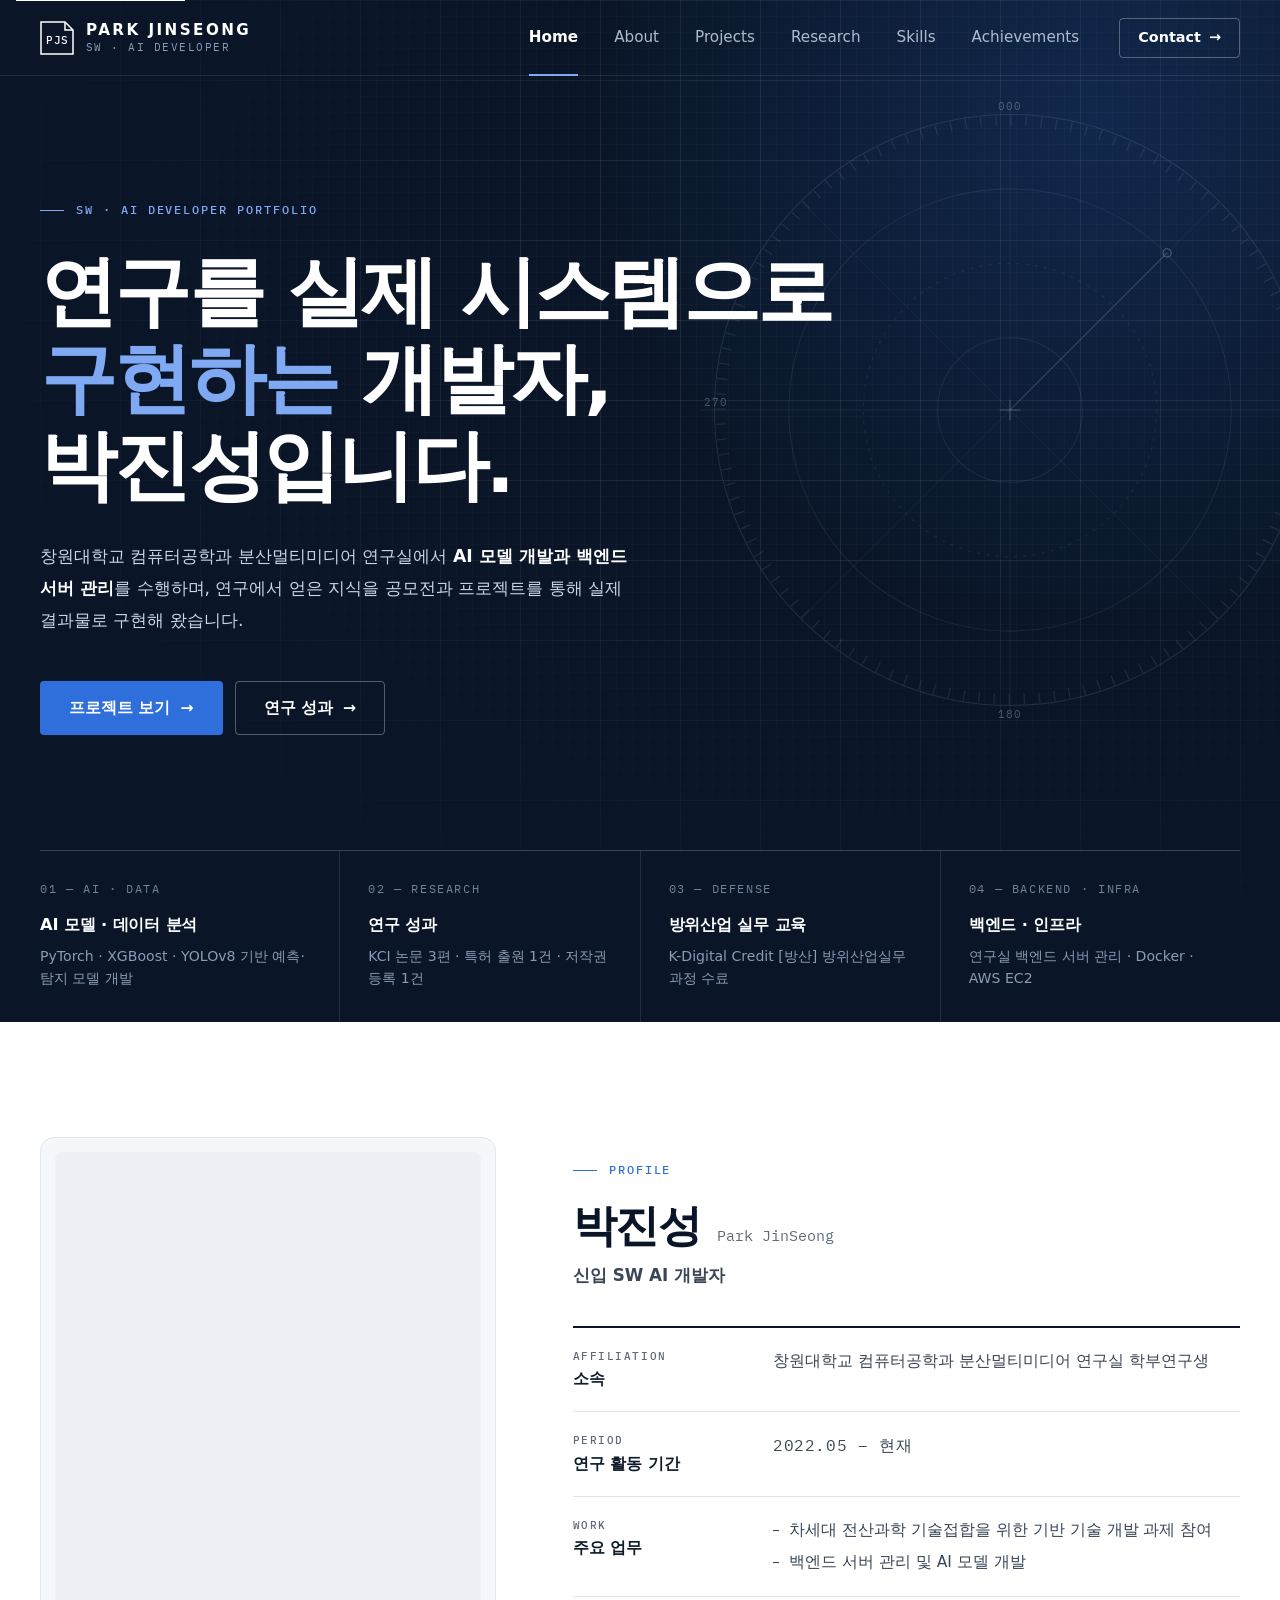
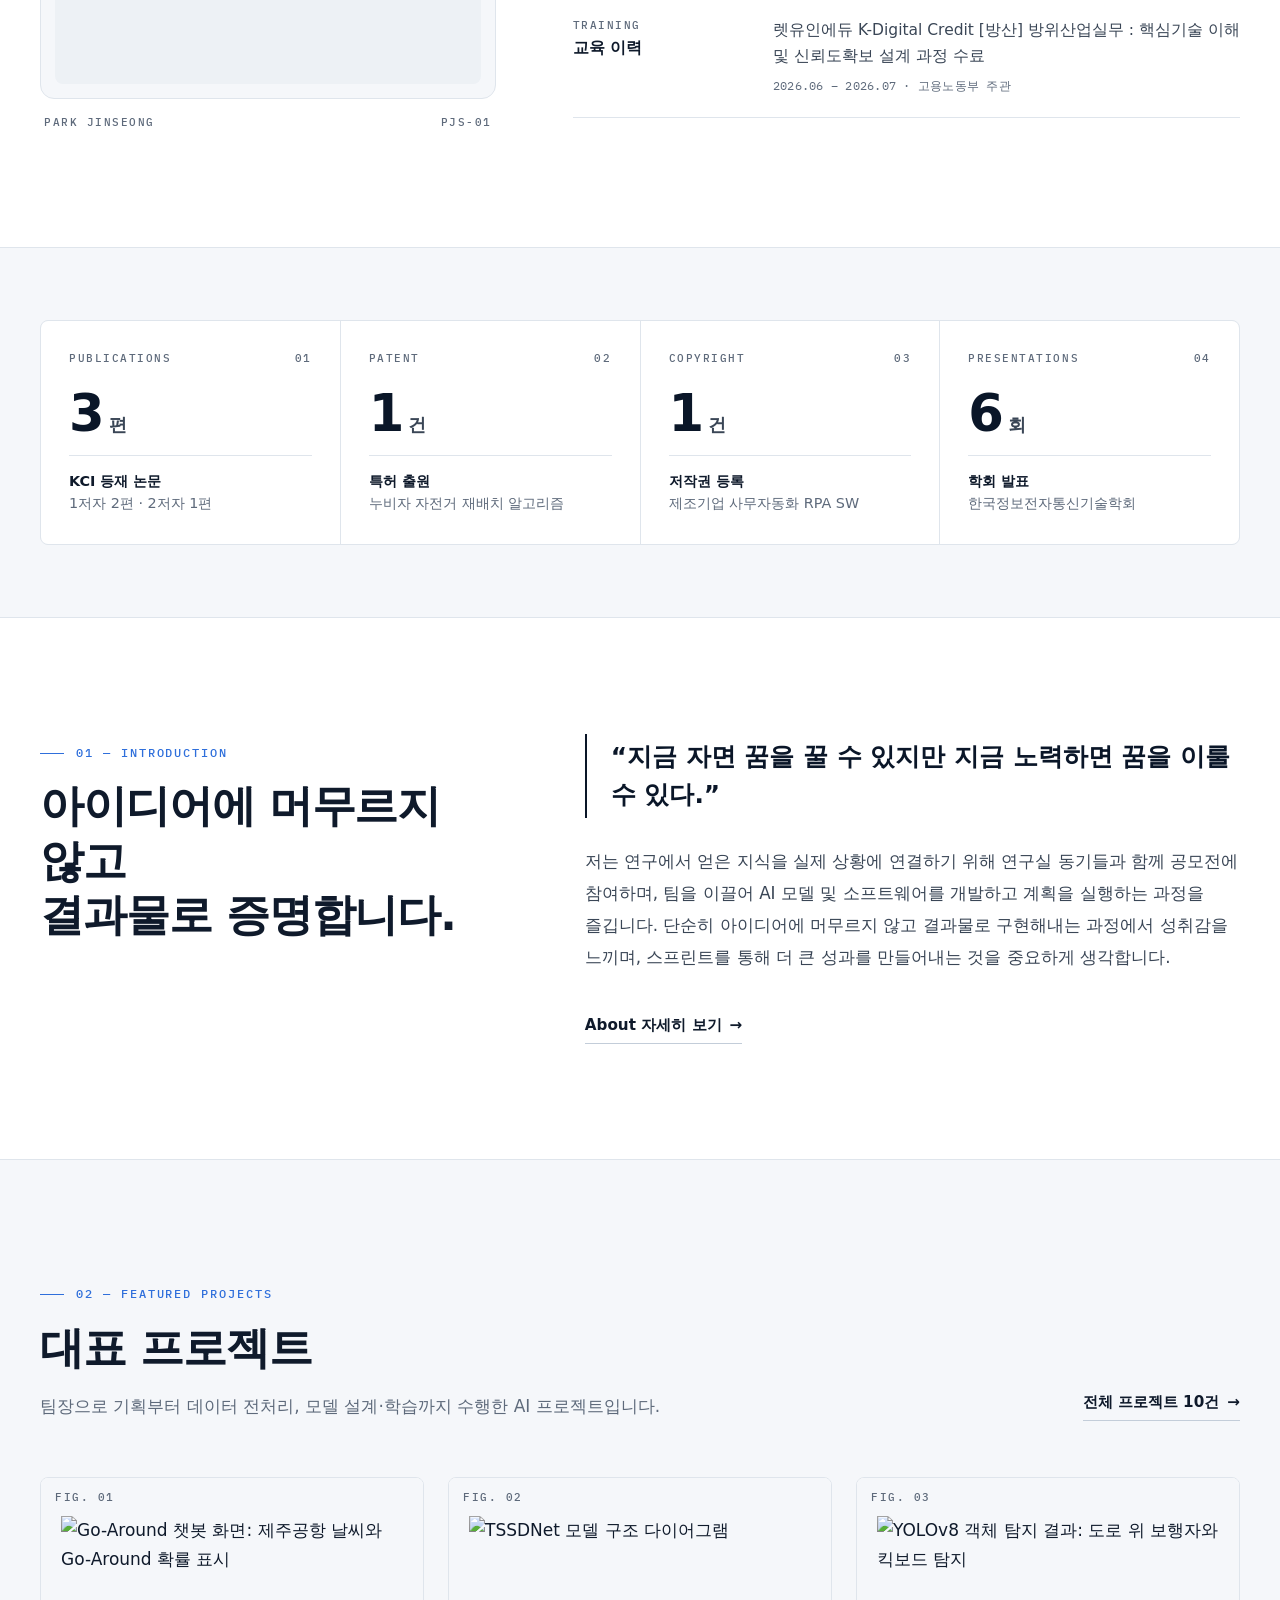
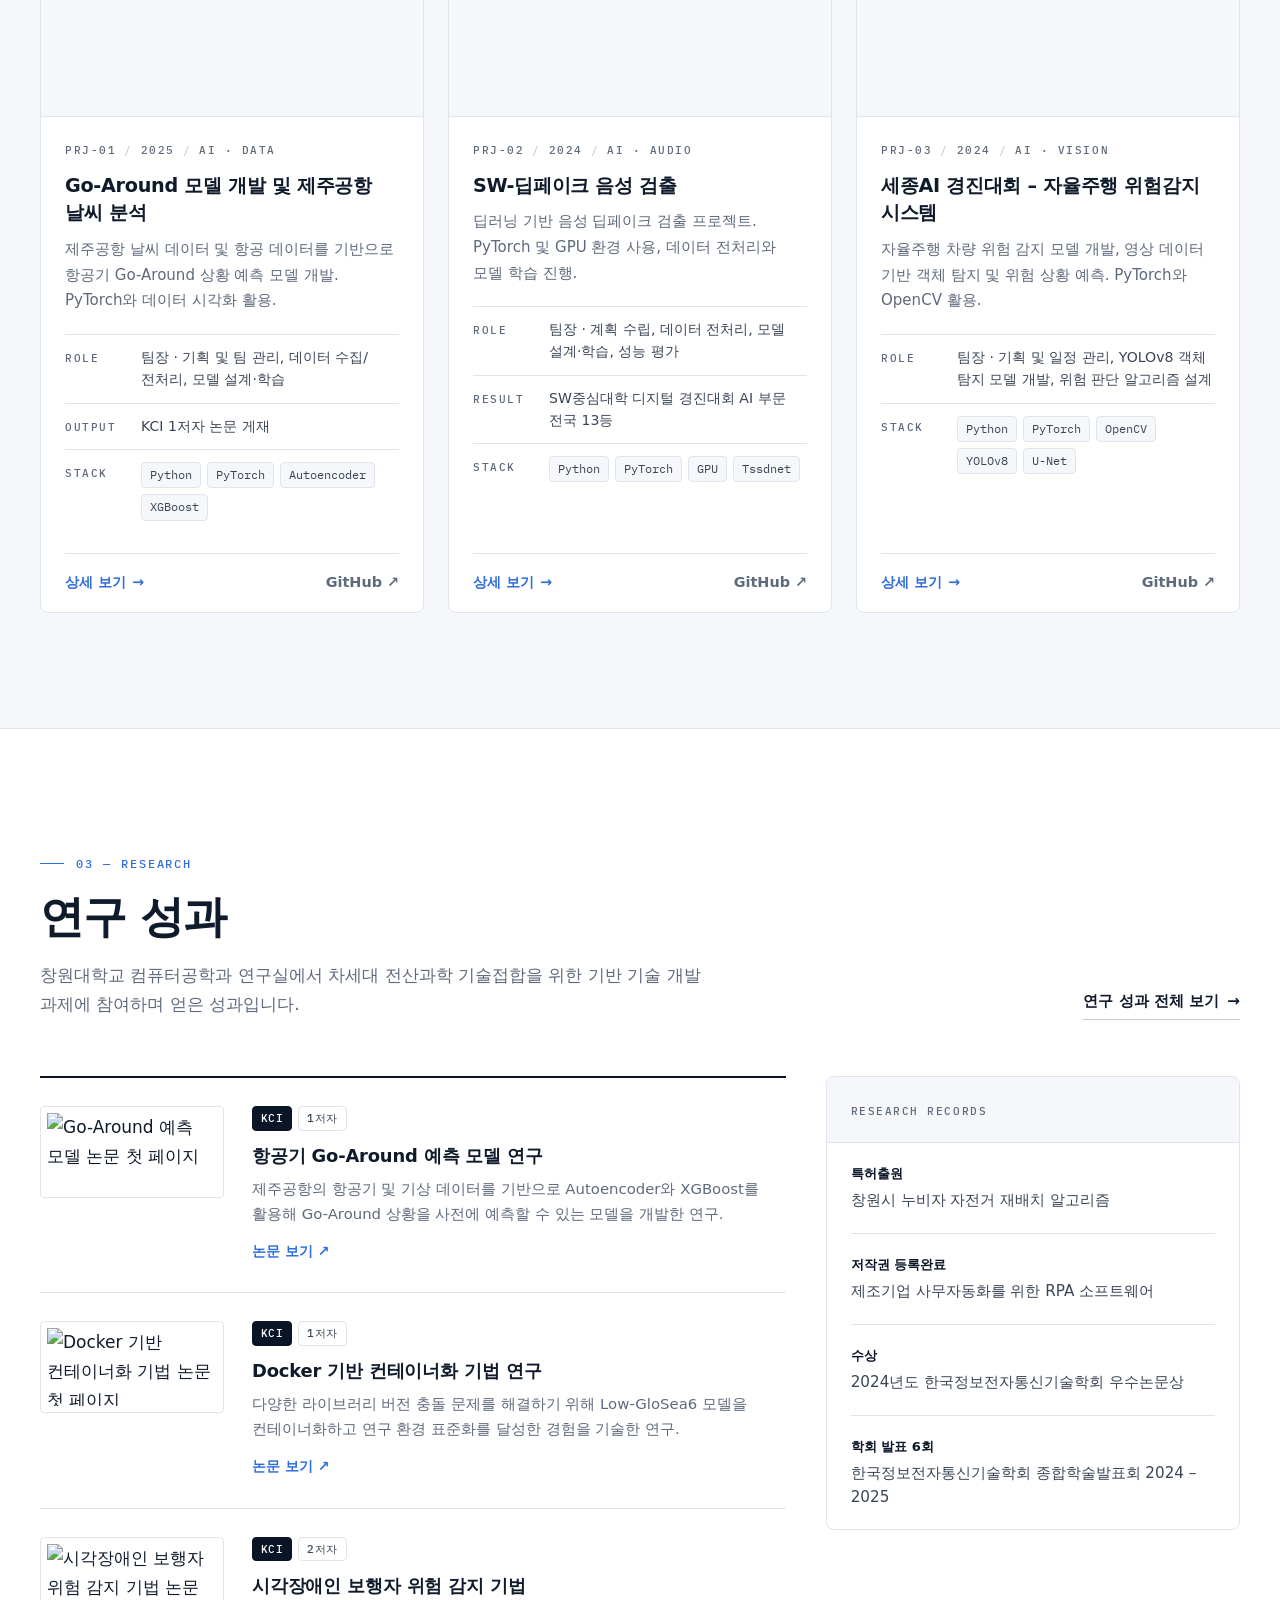
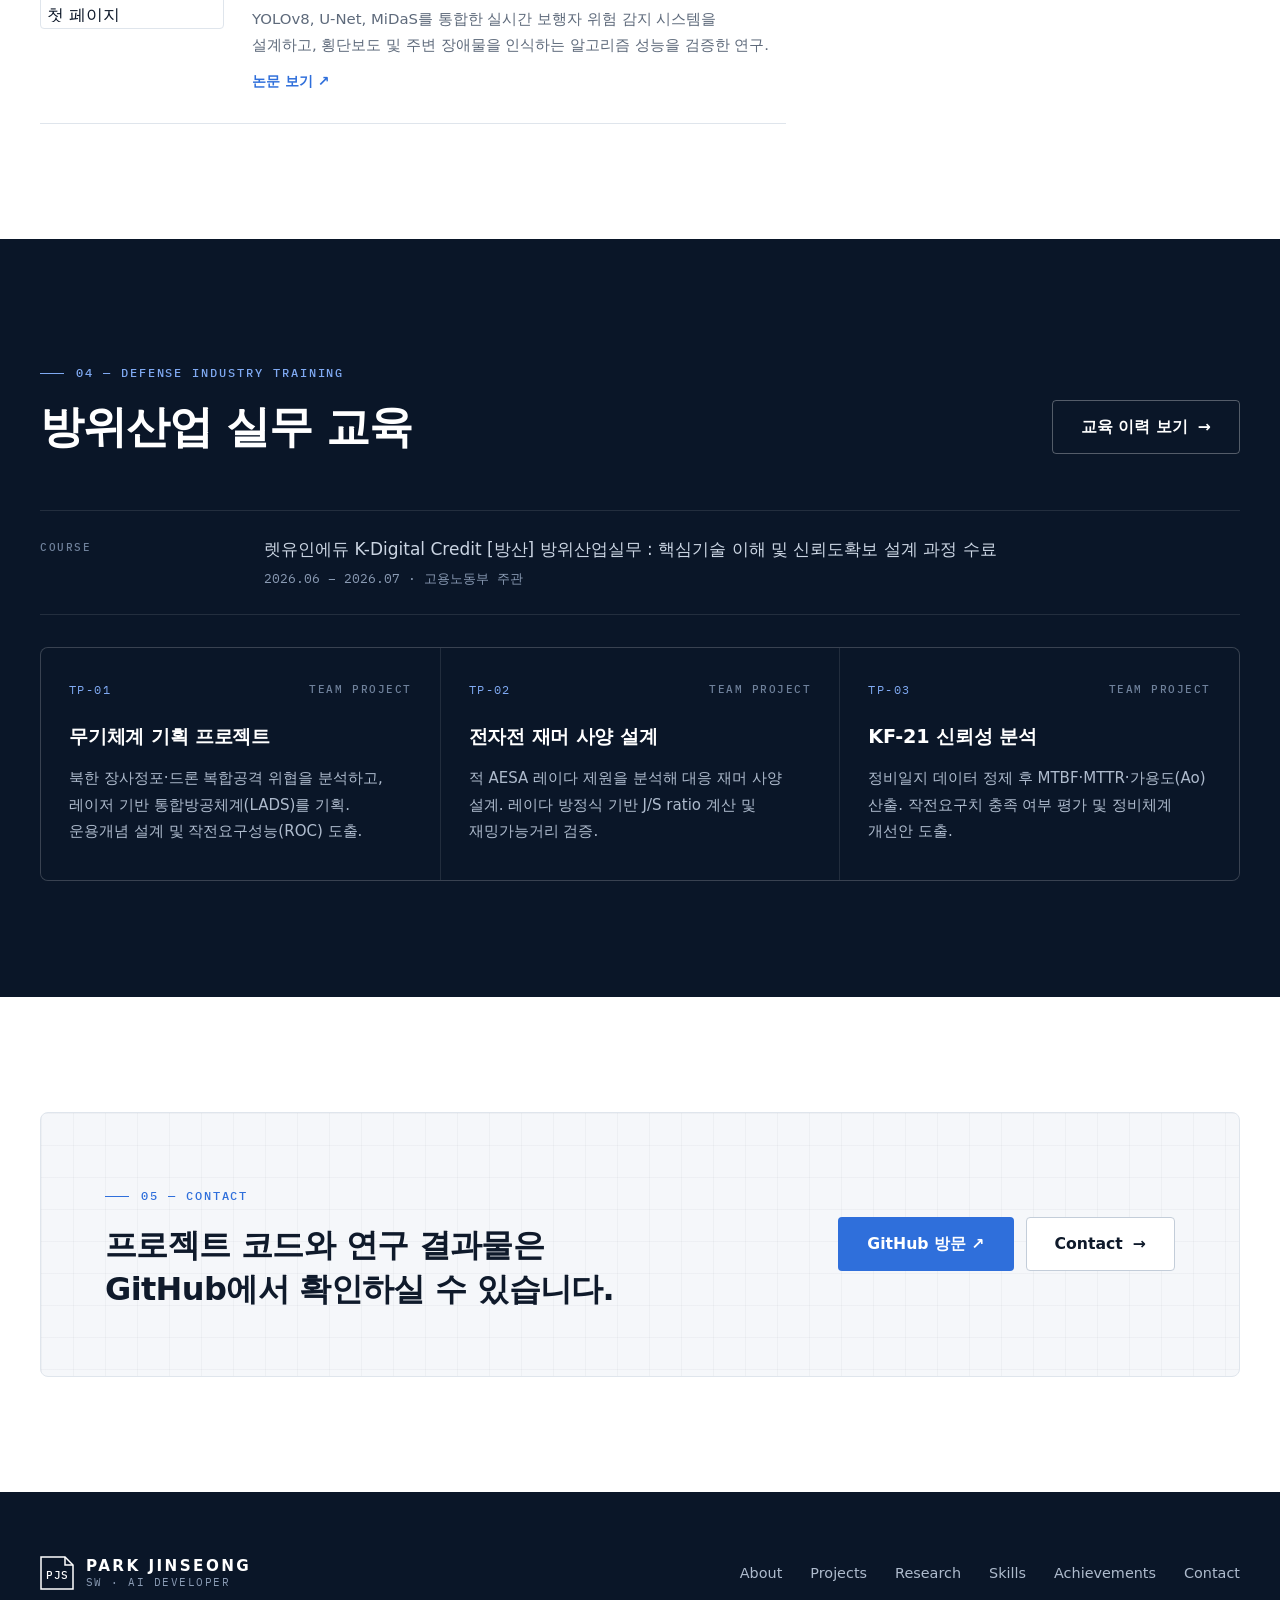
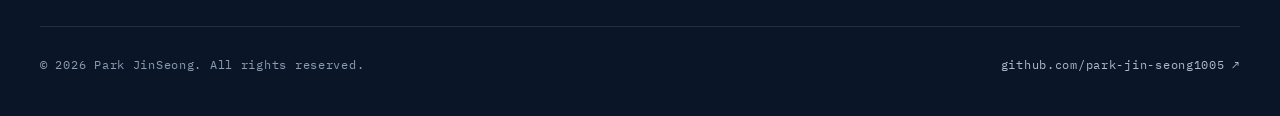
==== commit 822be217: "feat: redesign portfolio as multi-page site" ====
--- a/index.html
+++ b/index.html
@@ -3,604 +3,459 @@
 <head>
   <meta charset="UTF-8" />
   <meta name="viewport" content="width=device-width, initial-scale=1" />
-  <title>Park JinSeong | Portfolio</title>
-
-  <!-- 폰트 (원하면 삭제 가능) -->
+  <title>Park JinSeong | SW · AI Developer</title>
+  <meta name="description" content="SW · AI 개발자 박진성의 연구·프로젝트 포트폴리오" />
+
+  <!-- Fonts: Pretendard (본문) + IBM Plex Mono (라벨/숫자). 로드 실패 시 시스템 폰트로 대체 -->
+  <link rel="preconnect" href="https://cdn.jsdelivr.net" crossorigin>
+  <link rel="stylesheet" href="https://cdn.jsdelivr.net/gh/orioncactus/pretendard@v1.3.9/dist/web/variable/pretendardvariable-dynamic-subset.min.css">
   <link rel="preconnect" href="https://fonts.googleapis.com">
   <link rel="preconnect" href="https://fonts.gstatic.com" crossorigin>
-  <link href="https://fonts.googleapis.com/css2?family=Noto+Sans+KR:wght@300;400;500;700;900&display=swap" rel="stylesheet">
-
+  <link href="https://fonts.googleapis.com/css2?family=IBM+Plex+Mono:wght@400;500&display=swap" rel="stylesheet">
+
+  <script>document.documentElement.classList.add('js');</script>
   <link rel="stylesheet" href="style.css" />
 </head>
 <body>
-  <!-- 페이지 전체 레이아웃 -->
-  <div class="container">
-
-    <!-- 메인 컨텐츠 -->
-    <main class="content">
-      <!-- Introduction -->
-      <section id="intro" class="section">
-        <h1 class="title-1">Introduction</h1>
-
-        <p class="lead">
-          안녕하세요.<br>
-          신입 <span class="accent">SW AI </span> 개발자 <b>박진성</b>입니다.
-        </p>
-
-        <figure class="quote">
-          <blockquote>
-            “지금 자면 꿈을 꿀 수 있지만 지금 노력하면 꿈을 이룰 수 있다.”
-          </blockquote>
-        </figure>
-
-        <p class="body">
-        저는 연구에서 얻은 지식을 실제 상황에 연결하기 위해 연구실 동기들과 함께 공모전에 참여하며, 
-        팀을 이끌어 AI 모델 및 소프트웨어를 개발하고 계획을 실행하는 과정을 즐깁니다. 
-        단순히 아이디어에 머무르지 않고 결과물로 구현해내는 과정에서 성취감을 느끼며, 
-        스프린트를 통해 더 큰 성과를 만들어내는 것을 중요하게 생각합니다.
-        </p>
-      </section>
-
-      <!-- Experience -->
-      <section id="experience" class="section">
-        <h2 class="title-2">Overall Experiences</h2>
-
-        <ul class="timeline">
-          <li>
-            <div class="time">2022.05 – 현재</div>
-            <div class="desc">
-              <b>연구실 학부연구생</b> — 창원대 컴퓨터공학과 분산멀티미디어 연구실 소속, 논문 1저자 2편, 2저자 1편 , 특허 1건, 저작권 등록 1건
-            </div>
+  <a class="skip-link" href="#main">본문으로 건너뛰기</a>
+
+  <!-- =========================
+       Header (공통)
+  ========================= -->
+  <header class="site-header" id="siteHeader">
+    <div class="container header-inner">
+      <a class="brand" href="index.html" aria-label="Park JinSeong 홈">
+        <svg class="brand-mark" viewBox="0 0 34 34" fill="none" aria-hidden="true">
+          <path d="M1 1h24l8 8v24H1z" stroke="currentColor" stroke-width="1.5"/>
+          <path d="M25 1v8h8" stroke="currentColor" stroke-width="1.5"/>
+          <text x="6" y="23" fill="currentColor" font-family="IBM Plex Mono, monospace" font-size="11" font-weight="500" letter-spacing=".5">PJS</text>
+        </svg>
+        <span class="brand-text">
+          <span class="brand-name">PARK JINSEONG</span>
+          <span class="brand-sub">SW · AI DEVELOPER</span>
+        </span>
+      </a>
+
+      <button class="nav-toggle" id="navToggle" type="button" aria-expanded="false" aria-controls="siteNav" aria-label="메뉴 열기">
+        <span class="nav-toggle-bars" aria-hidden="true"><span></span><span></span><span></span></span>
+      </button>
+
+      <nav class="nav" id="siteNav" aria-label="주 메뉴">
+        <ul class="nav-list">
+          <li><a href="index.html" aria-current="page">Home</a></li>
+          <li><a href="about.html">About</a></li>
+          <li><a href="projects.html">Projects</a></li>
+          <li><a href="research.html">Research</a></li>
+          <li><a href="skills.html">Skills</a></li>
+          <li><a href="achievements.html">Achievements</a></li>
+        </ul>
+        <a class="nav-cta" href="contact.html">Contact <span aria-hidden="true">→</span></a>
+      </nav>
+    </div>
+  </header>
+
+  <main id="main">
+    <!-- =========================
+         Hero
+    ========================= -->
+    <section class="hero on-dark">
+      <!-- 장식용 기술 그래픽 (정적) -->
+      <svg class="hero-graphic" viewBox="0 0 600 600" fill="none" aria-hidden="true">
+        <g stroke="currentColor">
+          <circle cx="300" cy="300" r="286" stroke-opacity=".14"/>
+          <circle cx="300" cy="300" r="280" stroke-width="10" stroke-opacity=".12" stroke-dasharray="1.2 13.46"/>
+          <circle cx="300" cy="300" r="214" stroke-opacity=".10"/>
+          <circle cx="300" cy="300" r="142" stroke-opacity=".10" stroke-dasharray="3 6"/>
+          <circle cx="300" cy="300" r="70" stroke-opacity=".10"/>
+          <path d="M300 0v600M0 300h600" stroke-opacity=".09"/>
+          <path d="M98 98l404 404M502 98L98 502" stroke-opacity=".05"/>
+          <path d="M290 300h20M300 290v20" stroke-opacity=".35"/>
+          <path d="M300 300L452 148" stroke-opacity=".22"/>
+          <circle cx="452" cy="148" r="4" stroke-opacity=".45"/>
+        </g>
+        <g fill="currentColor" fill-opacity=".38" font-family="IBM Plex Mono, monospace" font-size="11" letter-spacing="1">
+          <text x="288" y="10">000</text>
+          <text x="572" y="296">090</text>
+          <text x="288" y="598">180</text>
+          <text x="4" y="296">270</text>
+        </g>
+      </svg>
+
+      <div class="container">
+        <div class="hero-content">
+          <span class="eyebrow">SW · AI Developer Portfolio</span>
+          <h1 class="hero-title">연구를 실제 시스템으로<br><em>구현하는</em> 개발자,<br>박진성입니다.</h1>
+          <p class="hero-lead">
+            창원대학교 컴퓨터공학과 분산멀티미디어 연구실에서 <strong>AI 모델 개발과 백엔드 서버 관리</strong>를 수행하며,
+            연구에서 얻은 지식을 공모전과 프로젝트를 통해 실제 결과물로 구현해 왔습니다.
+          </p>
+          <div class="hero-actions">
+            <a class="btn btn-primary" href="projects.html">프로젝트 보기 <span class="arrow" aria-hidden="true">→</span></a>
+            <a class="btn btn-ghost-dark" href="research.html">연구 성과 <span class="arrow" aria-hidden="true">→</span></a>
+          </div>
+        </div>
+
+        <!-- 전문 분야: 아래 섹션의 기존 내용을 요약한 색인 -->
+        <ul class="domains" aria-label="주요 분야">
+          <li class="domain">
+            <p class="domain-no">01 — AI · DATA</p>
+            <p class="domain-title">AI 모델 · 데이터 분석</p>
+            <p class="domain-desc">PyTorch · XGBoost · YOLOv8 기반 예측·탐지 모델 개발</p>
           </li>
-          <li>
-            <div class="time">2023.01 – 2025.09</div>
-            <div class="desc">
-              <b>대외활동(공모전)</b> — 8번의 공모전 참가 및 수상 1회, AI, 앱, 웹 개발 경험
-            </div>
+          <li class="domain">
+            <p class="domain-no">02 — RESEARCH</p>
+            <p class="domain-title">연구 성과</p>
+            <p class="domain-desc">KCI 논문 3편 · 특허 출원 1건 · 저작권 등록 1건</p>
           </li>
-          <li>
-            <div class="time">2025.05 – 2025.07</div>
-            <div class="desc">
-              <b>팀 프로젝트</b> — 고어라운드(Go-Around) 모델 개발 및 제주공항 날씨 데이터 특징 분석
-            </div>
+          <li class="domain">
+            <p class="domain-no">03 — DEFENSE</p>
+            <p class="domain-title">방위산업 실무 교육</p>
+            <p class="domain-desc">K-Digital Credit [방산] 방위산업실무 과정 수료</p>
           </li>
-          <li>
-            <div class="time">2026.06 – 2026.07</div>
-            <div class="desc">
-              <b>K-Digital Credit 교육 수료</b> — 방위산업실무(핵심기술 이해 및 신뢰도확보 설계), 무기체계 기획·전자전 재머 설계·신뢰성 분석 팀 프로젝트 3건 수행
-            </div>
+          <li class="domain">
+            <p class="domain-no">04 — BACKEND · INFRA</p>
+            <p class="domain-title">백엔드 · 인프라</p>
+            <p class="domain-desc">연구실 백엔드 서버 관리 · Docker · AWS EC2</p>
           </li>
         </ul>
-      </section>
-
-      <!-- SkillSet -->
-      <section id="skillset" class="section">
-        <h2 class="title-2">SkillSet</h2>
-
-        <div class="chips">
-            <!-- 언어/프레임워크 -->
-            <span class="chip">Python</span>
-            <span class="chip">Spring Boot</span>
-            <span class="chip">React</span>
-            <span class="chip">C</span>
-
-            <!-- 데이터/DB -->
-            <span class="chip">MySQL</span>
-
-            <span class="chip">PyTorch</span>
-            <span class="chip">pandas</span>
-            <span class="chip">OpenCV </span>
-            <span class="chip">CUDA / GPU</span>
-
-            <!-- DevOps / 배포 -->
-            <span class="chip">Docker</span>
-            <span class="chip">AWS EC2</span>
-            <span class="chip">Git / GitHub</span>
-        </div>
-
-        <div class="skills">
-            <div class="skill">
-            <div class="skill-head"><span>Python / PyTorch</span></div>
-            <div class="bar"><i style="width: 75%"></i></div>
+      </div>
+    </section>
+
+    <!-- =========================
+         Profile
+    ========================= -->
+    <section class="profile" aria-labelledby="profileTitle">
+      <div class="container profile-grid">
+        <figure class="portrait reveal">
+          <div class="portrait-mat">
+            <div class="portrait-frame">
+              <img src="images/profile.jpg" alt="박진성 프로필 사진" width="160" height="200">
             </div>
-            <div class="skill">
-            <div class="skill-head"><span>DB 설계 / SQL</span></div>
-            <div class="bar"><i style="width: 80%"></i></div>
+          </div>
+          <figcaption><span class="label">Park JinSeong</span><span class="label">PJS-01</span></figcaption>
+        </figure>
+
+        <div class="reveal">
+          <span class="eyebrow">Profile</span>
+          <div class="profile-name-row">
+            <h2 class="profile-name" id="profileTitle">박진성</h2>
+            <span class="profile-en">Park JinSeong</span>
+          </div>
+          <p class="profile-role">신입 SW AI 개발자</p>
+
+          <table class="info-table">
+            <tbody>
+              <tr>
+                <th scope="row"><span class="label">Affiliation</span>소속</th>
+                <td>창원대학교 컴퓨터공학과 분산멀티미디어 연구실 학부연구생</td>
+              </tr>
+              <tr>
+                <th scope="row"><span class="label">Period</span>연구 활동 기간</th>
+                <td><span class="mono">2022.05 – 현재</span></td>
+              </tr>
+              <tr>
+                <th scope="row"><span class="label">Work</span>주요 업무</th>
+                <td>
+                  <ul class="bullet-list">
+                    <li>차세대 전산과학 기술접합을 위한 기반 기술 개발 과제 참여</li>
+                    <li>백엔드 서버 관리 및 AI 모델 개발</li>
+                  </ul>
+                </td>
+              </tr>
+              <tr>
+                <th scope="row"><span class="label">Training</span>교육 이력</th>
+                <td>
+                  렛유인에듀 K-Digital Credit [방산] 방위산업실무 : 핵심기술 이해 및 신뢰도확보 설계 과정 수료
+                  <span class="info-sub">2026.06 – 2026.07 · 고용노동부 주관</span>
+                </td>
+              </tr>
+            </tbody>
+          </table>
+        </div>
+      </div>
+    </section>
+
+    <!-- =========================
+         Key metrics
+    ========================= -->
+    <section class="metrics" aria-label="주요 성과 지표">
+      <div class="container">
+        <div class="panel-grid">
+          <div class="metric reveal">
+            <div class="metric-top"><span class="label">Publications</span><span class="label">01</span></div>
+            <p class="metric-value">3<small>편</small></p>
+            <p class="metric-desc"><b>KCI 등재 논문</b>1저자 2편 · 2저자 1편</p>
+          </div>
+          <div class="metric reveal">
+            <div class="metric-top"><span class="label">Patent</span><span class="label">02</span></div>
+            <p class="metric-value">1<small>건</small></p>
+            <p class="metric-desc"><b>특허 출원</b>누비자 자전거 재배치 알고리즘</p>
+          </div>
+          <div class="metric reveal">
+            <div class="metric-top"><span class="label">Copyright</span><span class="label">03</span></div>
+            <p class="metric-value">1<small>건</small></p>
+            <p class="metric-desc"><b>저작권 등록</b>제조기업 사무자동화 RPA SW</p>
+          </div>
+          <div class="metric reveal">
+            <div class="metric-top"><span class="label">Presentations</span><span class="label">04</span></div>
+            <p class="metric-value">6<small>회</small></p>
+            <p class="metric-desc"><b>학회 발표</b>한국정보전자통신기술학회</p>
+          </div>
+        </div>
+      </div>
+    </section>
+
+    <!-- =========================
+         Introduction
+    ========================= -->
+    <section class="section">
+      <div class="container intro-grid">
+        <div class="reveal">
+          <span class="eyebrow">01 — Introduction</span>
+          <h2 class="section-title">아이디어에 머무르지 않고<br>결과물로 증명합니다.</h2>
+        </div>
+        <div class="reveal">
+          <blockquote class="intro-quote">“지금 자면 꿈을 꿀 수 있지만 지금 노력하면 꿈을 이룰 수 있다.”</blockquote>
+          <p class="intro-body">
+            저는 연구에서 얻은 지식을 실제 상황에 연결하기 위해 연구실 동기들과 함께 공모전에 참여하며,
+            팀을 이끌어 AI 모델 및 소프트웨어를 개발하고 계획을 실행하는 과정을 즐깁니다.
+            단순히 아이디어에 머무르지 않고 결과물로 구현해내는 과정에서 성취감을 느끼며,
+            스프린트를 통해 더 큰 성과를 만들어내는 것을 중요하게 생각합니다.
+          </p>
+          <p class="intro-more"><a class="text-link" href="about.html">About 자세히 보기 <span aria-hidden="true">→</span></a></p>
+        </div>
+      </div>
+    </section>
+
+    <!-- =========================
+         Featured projects
+    ========================= -->
+    <section class="section section-alt">
+      <div class="container">
+        <div class="section-head reveal">
+          <div>
+            <span class="eyebrow">02 — Featured Projects</span>
+            <h2 class="section-title">대표 프로젝트</h2>
+            <p class="section-desc">팀장으로 기획부터 데이터 전처리, 모델 설계·학습까지 수행한 AI 프로젝트입니다.</p>
+          </div>
+          <a class="text-link" href="projects.html">전체 프로젝트 10건 <span aria-hidden="true">→</span></a>
+        </div>
+
+        <div class="project-grid project-grid--featured">
+          <article class="project-card reveal">
+            <figure class="project-figure">
+              <img src="images/Go_around.png" alt="Go-Around 챗봇 화면: 제주공항 날씨와 Go-Around 확률 표시" loading="lazy">
+              <figcaption class="label">FIG. 01</figcaption>
+            </figure>
+            <div class="project-body">
+              <p class="project-meta label"><span>PRJ-01</span><span>2025</span><span>AI · Data</span></p>
+              <h3 class="project-title">Go-Around 모델 개발 및 제주공항 날씨 분석</h3>
+              <p class="project-desc">제주공항 날씨 데이터 및 항공 데이터를 기반으로 항공기 Go-Around 상황 예측 모델 개발. PyTorch와 데이터 시각화 활용.</p>
+              <dl class="spec-list">
+                <div><dt class="label">Role</dt><dd>팀장 · 기획 및 팀 관리, 데이터 수집/전처리, 모델 설계·학습</dd></div>
+                <div><dt class="label">Output</dt><dd>KCI 1저자 논문 게재</dd></div>
+                <div><dt class="label">Stack</dt><dd><ul class="tags"><li>Python</li><li>PyTorch</li><li>Autoencoder</li><li>XGBoost</li></ul></dd></div>
+              </dl>
+              <div class="project-actions">
+                <a class="primary" href="projects/go-around.html">상세 보기 <span aria-hidden="true">→</span></a>
+                <a class="secondary" href="https://github.com/park-jin-seong1005/Go-around" target="_blank" rel="noopener">GitHub ↗</a>
+              </div>
             </div>
-            <div class="skill">
-            <div class="skill-head"><span>React / Frontend</span></div>
-            <div class="bar"><i style="width: 70%"></i></div>
+          </article>
+
+          <article class="project-card reveal">
+            <figure class="project-figure">
+              <img src="images/SW_deepfake.png" alt="TSSDNet 모델 구조 다이어그램" loading="lazy">
+              <figcaption class="label">FIG. 02</figcaption>
+            </figure>
+            <div class="project-body">
+              <p class="project-meta label"><span>PRJ-02</span><span>2024</span><span>AI · Audio</span></p>
+              <h3 class="project-title">SW-딥페이크 음성 검출</h3>
+              <p class="project-desc">딥러닝 기반 음성 딥페이크 검출 프로젝트. PyTorch 및 GPU 환경 사용, 데이터 전처리와 모델 학습 진행.</p>
+              <dl class="spec-list">
+                <div><dt class="label">Role</dt><dd>팀장 · 계획 수립, 데이터 전처리, 모델 설계·학습, 성능 평가</dd></div>
+                <div><dt class="label">Result</dt><dd>SW중심대학 디지털 경진대회 AI 부문 전국 13등</dd></div>
+                <div><dt class="label">Stack</dt><dd><ul class="tags"><li>Python</li><li>PyTorch</li><li>GPU</li><li>Tssdnet</li></ul></dd></div>
+              </dl>
+              <div class="project-actions">
+                <a class="primary" href="projects/deepfake.html">상세 보기 <span aria-hidden="true">→</span></a>
+                <a class="secondary" href="https://github.com/park-jin-seong1005/SW---Deepfake-2024-/tree/master" target="_blank" rel="noopener">GitHub ↗</a>
+              </div>
             </div>
-            <div class="skill">
-            <div class="skill-head"><span>Docker / AWS</span></div>
-            <div class="bar"><i style="width: 65%"></i></div>
+          </article>
+
+          <article class="project-card reveal">
+            <figure class="project-figure">
+              <img src="images/SEJONG.png" alt="YOLOv8 객체 탐지 결과: 도로 위 보행자와 킥보드 탐지" loading="lazy">
+              <figcaption class="label">FIG. 03</figcaption>
+            </figure>
+            <div class="project-body">
+              <p class="project-meta label"><span>PRJ-03</span><span>2024</span><span>AI · Vision</span></p>
+              <h3 class="project-title">세종AI 경진대회 – 자율주행 위험감지 시스템</h3>
+              <p class="project-desc">자율주행 차량 위험 감지 모델 개발, 영상 데이터 기반 객체 탐지 및 위험 상황 예측. PyTorch와 OpenCV 활용.</p>
+              <dl class="spec-list">
+                <div><dt class="label">Role</dt><dd>팀장 · 기획 및 일정 관리, YOLOv8 객체 탐지 모델 개발, 위험 판단 알고리즘 설계</dd></div>
+                <div><dt class="label">Stack</dt><dd><ul class="tags"><li>Python</li><li>PyTorch</li><li>OpenCV</li><li>YOLOv8</li><li>U-Net</li></ul></dd></div>
+              </dl>
+              <div class="project-actions">
+                <a class="primary" href="projects/sejong-ai.html">상세 보기 <span aria-hidden="true">→</span></a>
+                <a class="secondary" href="https://github.com/park-jin-seong1005/Sejong-AI" target="_blank" rel="noopener">GitHub ↗</a>
+              </div>
             </div>
-        </div>
-        
-        </section>
-        <!-- 자격증 -->
-        
-        
-        <!-- 자격증 섹션 개선 -->
-        <section id="licenses" class="section">
-          <h2 class="title-2">Certifications & Licenses</h2>
-          
-          <div class="cert-grid">
-            <div class="cert-item">
-              <div class="cert-content">
-                <h3>정보처리기사</h3>
-                <p>Information Processing Engineer</p>
-                <span class="cert-type">국가기술자격</span>
-              </div>
-            </div>
-            
-            <div class="cert-item">
-              <div class="cert-content">
-                <h3>SQLD</h3>
-                <p>SQL Developer</p>
-                <span class="cert-type">데이터베이스</span>
-              </div>
-            </div>
-            
-            <div class="cert-item">
-              <div class="cert-content">
-                <h3>리눅스마스터 2급</h3>
-                <p>Linux Master Level 2</p>
-                <span class="cert-type">시스템 관리</span>
-              </div>
-            </div>
-            
-            <div class="cert-item">
-              <div class="cert-content">
-                <h3>컴퓨터활용능력 1급</h3>
-                <p>Computer Specialist Level 1</p>
-                <span class="cert-type">사무자동화</span>
-              </div>
-            </div>
-            
-            <div class="cert-item">
-              <div class="cert-content">
-                <h3>TOEIC Speaking IH</h3>
-                <p>Intermediate High Level</p>
-                <span class="cert-type">어학능력</span>
-              </div>
-            </div>
-          </div>
-        </section>
-        <!-- 교육 이수 섹션 -->
-        <section id="education" class="section">
-          <h2 class="title-2">Education & Training</h2>
-          <p class="card-desc">렛유인에듀 K-Digital Credit [방산] 방위산업실무 : 핵심기술 이해 및 신뢰도확보 설계 과정 수료 (2026.06 – 2026.07, 고용노동부 주관)</p>
-        
-          <div class="research-grid">
-            <div class="research-item">
-              <h3>무기체계 기획 프로젝트</h3>
-              <p>북한 장사정포·드론 복합공격 위협을 분석하고, 레이저 기반 통합방공체계(LADS)를 기획. 운용개념 설계 및 작전요구성능(ROC) 도출.</p>
-              <span class="research-status">팀 프로젝트</span>
-            </div>
-        
-            <div class="research-item">
-              <h3>전자전 재머 사양 설계</h3>
-              <p>적 AESA 레이다 제원을 분석해 대응 재머 사양 설계. 레이다 방정식 기반 J/S ratio 계산 및 재밍가능거리 검증.</p>
-              <span class="research-status">팀 프로젝트</span>
-            </div>
-        
-            <div class="research-item">
-              <h3>KF-21 신뢰성 분석</h3>
-              <p>정비일지 데이터 정제 후 MTBF·MTTR·가용도(Ao) 산출. 작전요구치 충족 여부 평가 및 정비체계 개선안 도출.</p>
-              <span class="research-status">팀 프로젝트</span>
-            </div>
-          </div>
-        </section>
-        <!-- 연구실 실적 섹션 신설 -->
-        <section id="research" class="section">
-          <h2 class="title-2">연구실 실적</h2>
-          <p class="card-desc">창원대학교 컴퓨터공학과 연구실 소속 (2022.05 – 현재), 차세대 전산과학 기술접합을 위한 기반 기술 개발 과제 참여, 백엔드 서버 관리 및 AI 모델 개발</p>
-            
-          <div class="research-grid">
-            <div class="research-item">
-              <h3>특허</h3>
-              <p>창원시 누비자 자전거 재배치 알고리즘</p>
-              <span class="research-status">특허출원</span>
-            </div>
-            
-            <div class="research-item">
-              <h3>논문 (1저자 2편, 2저자 1편)</h3>
-              <div class="paper-list">
-                <a href="https://www.kci.go.kr/kciportal/ci/sereArticleSearch/ciSereArtiView.kci?sereArticleSearchBean.artiId=ART003239448" target="_blank">1저자 - Go-Around 예측 모델 연구</a>
-                <a href="https://koreascience.or.kr/article/JAKO202405557060542.page" target="_blank">1저자 - Docker 기반 컨테이너화 기법 연구</a>
-                <a href="https://doi.org/10.17661/jkiiect.2024.17.6.451" target="_blank">2저자 - 시각장애인 보행자 위험 감지 기법"</a>
-              </div>
-              <span class="research-status">KCI 등재</span>
-            </div>
-            
-            <div class="research-item">
-              <h3>저작권</h3>
-              <p>제조기업 사무자동화를 위한 RPA 소프트웨어</p>
-              <span class="research-status">등록완료</span>
-            </div>
-          </div>
-        </section>
-        <!-- 연구실 논문 섹션 -->
-        <section id="papers" class="section">
-          <h2 class="title-2">논문</h2>
-          <p class="card-desc">연구실에서 수행한 연구 성과 중 게재된 주요 논문 3편을 소개합니다.</p>
-
-          <div class="papers-grid">
-            <!-- 논문 1 -->
-            <div class="paper-card">
-              <img src="images/goaround-paper.png" alt="Go-Around 예측 모델" class="paper-img">
-              <h3 class="paper-title">항공기 Go-Around 예측 모델 연구</h3>
-              <p class="paper-desc">
-                제주공항의 항공기 및 기상 데이터를 기반으로 Autoencoder와 XGBoost를 활용해
-                Go-Around 상황을 사전에 예측할 수 있는 모델을 개발한 연구.
-              </p>
-              <a href="https://www.kci.go.kr/kciportal/ci/sereArticleSearch/ciSereArtiView.kci?sereArticleSearchBean.artiId=ART003239448" 
-                target="_blank" class="paper-link">논문 보기</a>
-            </div>
-
-            <!-- 논문 2 -->
-            <div class="paper-card">
-              <img src="images/docker-paper.png" alt="Docker 기반 컨테이너화 기법" class="paper-img">
-              <h3 class="paper-title">Docker 기반 컨테이너화 기법 연구</h3>
-              <p class="paper-desc">
-                다양한 라이브러리 버전 충돌 문제를 해결하기 위해 Low-GloSea6 모델을 컨테이너화하고
-                연구 환경 표준화를 달성한 경험을 기술한 연구.
-              </p>
-              <a href="https://koreascience.or.kr/article/JAKO202405557060542.page" 
-                target="_blank" class="paper-link">논문 보기</a>
-            </div>
-
-            <!-- 논문 3 -->
-            <div class="paper-card">
-              <img src="images/vision-paper.png" alt="시각장애인 보행자 위험 감지" class="paper-img">
-              <h3 class="paper-title">시각장애인 보행자 위험 감지 기법</h3>
-              <p class="paper-desc">
-                YOLOv8, U-Net, MiDaS를 통합한 실시간 보행자 위험 감지 시스템을 설계하고,
-                횡단보도 및 주변 장애물을 인식하는 알고리즘 성능을 검증한 연구.
-              </p>
-              <a href="https://doi.org/10.17661/jkiiect.2024.17.6.451" 
-                target="_blank" class="paper-link">논문 보기</a>
-            </div>
-          </div>
-        </section>
-
-      <!-- Portfolio -->
-      <section id="portfolio" class="section">
-        <h2 class="title-2">Portfolio</h2>
-
-        <div class="cards">
-             <article class="card">
-                <img src="images/Go_around.png" alt="Go-Around 프로젝트" class="card-image">
-                <h3 class="card-title">Go-Around 모델 개발 및 제주공항 날씨 분석</h3>
-                <p class="card-desc">
-                제주공항 날씨 데이터 및 항공 데이터를 기반으로 항공기 Go-Around 상황 예측 모델 개발. PyTorch와 데이터 시각화 활용.
-                </p>
-                <p class="card-role"><strong>역할:</strong> 팀장 (프로젝트 전체 기획 및 팀 관리, 항공 및 기상 데이터 수집/전처리, Go-Around 예측 딥러닝 모델 설계 및 학습, 성능 최적화 및 결과 분석)</p>
-
-                <div class="tags">
-                <span>Python</span><span>PyTorch</span><span>Autoencoder</span><span>XGBoost</span>
-                </div>
-                <div class="links">
-                <a href="https://github.com/park-jin-seong1005/Go-around" target="_blank" rel="noopener">GitHub</a>
-                </div>
-            </article>
-            <!-- 1. SW-딥페이크 음성 검출 -->
-            <article class="card">
-                <img src="images/SW_deepfake.png" alt="Go-Around 프로젝트" class="card-image">
-                <h3 class="card-title">SW-딥페이크 음성 검출</h3>
-                <p class="card-desc">
-                    딥러닝 기반 음성 딥페이크 검출 프로젝트. PyTorch 및 GPU 환경 사용, 데이터 전처리와 모델 학습 진행. SW-딥페이크 경진대회 13등 달성.
-                </p>
-                <p class="card-role"><strong>역할:</strong> 팀장 (프로젝트 계획 수립, 전체 데이터 전처리, 딥러닝 모델 설계 및 학습, 성능 평가 및 최적화)</p>
-                <div class="tags">
-                    <span>Python</span><span>PyTorch</span><span>GPU</span><span>Tssdnet</span>
-                </div>
-                <div class="links">
-                    <a href="https://github.com/park-jin-seong1005/SW---Deepfake-2024-/tree/master" target="_blank" rel="noopener">GitHub</a>
-                </div>
-            </article>
-
-            <!-- 2. 세종AI 경진대회 -->
-            <article class="card">
-                <img src="images/SEJONG.png" alt="Go-Around 프로젝트" class="card-image">
-                <h3 class="card-title">세종AI 경진대회 – 자율주행 위험감지 시스템</h3>
-                <p class="card-desc">
-                자율주행 차량 위험 감지 모델 개발, 영상 데이터 기반 객체 탐지 및 위험 상황 예측. PyTorch와 OpenCV 활용.
-                </p>
-                <p class="card-role"><strong>역할:</strong> 팀장 (프로젝트 기획 및 일정 관리, YOLOv8 데이터 전처리, YOLOv8 기반 객체 탐지 모델 개발, 위험 상황 판단 알고리즘 설계)</p>
-                <div class="tags">
-                <span>Python</span><span>PyTorch</span><span>OpenCV</span><span>YOLOv8</span><span>U-Net</span>
-                </div>
-                <div class="links">
-                <a href="https://github.com/park-jin-seong1005/Sejong-AI" target="_blank" rel="noopener">GitHub</a>
-                </div>
-            </article>
-            <!-- 4. 창원시 누비자 자전거 재배치 알고리즘 특허 -->
-            <article class="card">
-                <!-- <img src="images/Go_around.png" alt="Go-Around 프로젝트" class="card-image"> -->
-
-                <h3 class="card-title">특허 - 창원시 누비자 자전거 재배치 알고리즘</h3>
-                <p class="card-desc">
-                자전거 재배치 최적화 알고리즘 개발 및 특허 출원. 수요 예측과 재배치 효율 극대화 모델 설계.
-                </p>
-                <p class="card-role"><strong>역할:</strong> 팀원 (창원시 누비자 이용 데이터 수집 및 전처리, 시간별/지역별 이용 패턴 분석, 재배치 알고리즘 구현 지원)</p>
-
-                <div class="tags">
-                <span>Python</span><span>Optimization</span><span>Algorithm</span>
-                </div>
-                <div class="links">
-                <a href="https://github.com/park-jin-seong1005/Patent---bicycle-Algorithm" target="_blank" rel="noopener">GitHub</a>
-                </div>
-            </article>
-                        <!-- 5. 저작권 -->
-            <article class="card">
-              <!-- <img src="images/Go_around.png" alt="Go-Around 프로젝트" class="card-image"> -->
-
-              <h3 class="card-title">저작권 - 제조기업 사무자동화를 위한 RPA 소프트웨어</h3>
-              <p class="card-desc">
-              경남 소재 제조기업(㈜신스윈)의 주문·재고 관리 프로세스를 자동화하기 위해 RPA(Robotic Process Automation) 플랫폼을 개발. 
-              Data Provider, Excel 자동 계산 모듈(AEC) 설계 및 테스트를 통해 반복적 수작업을 제거하고 인적 오류를 최소화.
-              </p>
-              <p class="card-role"><strong>역할:</strong> 팀원 (요구사항 분석 지원, 데이터 흐름 설계 참여, Excel 자동화 로직 구현 및 테스트 수행)</p>
-
-              <div class="tags">
-
-              <span>Python</span><span>RPA</span><span>Excel Automation</span>
-              </div>
+          </article>
+        </div>
+      </div>
+    </section>
+
+    <!-- =========================
+         Research
+    ========================= -->
+    <section class="section">
+      <div class="container">
+        <div class="section-head reveal">
+          <div>
+            <span class="eyebrow">03 — Research</span>
+            <h2 class="section-title">연구 성과</h2>
+            <p class="section-desc">창원대학교 컴퓨터공학과 연구실에서 차세대 전산과학 기술접합을 위한 기반 기술 개발 과제에 참여하며 얻은 성과입니다.</p>
+          </div>
+          <a class="text-link" href="research.html">연구 성과 전체 보기 <span aria-hidden="true">→</span></a>
+        </div>
+
+        <div class="research-layout">
+          <ol class="paper-list">
+            <li class="paper reveal">
+              <div class="paper-thumb"><img src="images/goaround-paper.png" alt="Go-Around 예측 모델 논문 첫 페이지" loading="lazy"></div>
               <div>
-                <div class="links">
-                <a href="https://github.com/park-jin-seong1005/RPA-SW" target="_blank" rel="noopener">GitHub</a>
-
-              </div>
-          </article>
-            <!-- 3. 영주시 산사태 확률 -->
-            <article class="card">
-                <img src="images/영주시.png" alt="Go-Around 프로젝트" class="card-image">
-
-                <h3 class="card-title">영주시 산사태 확률 분석</h3>
-                <p class="card-desc">
-                기상 및 지형 데이터를 기반으로 산사태 발생 확률 예측 모델 개발. 데이터 분석 및 시각화 수행.
-                </p>
-                <p class="card-role"><strong>역할:</strong> 팀원 (기상 및 지형 데이터 전처리, XGBoost 모델 하이퍼파라미터 튜닝, 모델 성능 평가 및 검증, 결과 시각화)</p>
-
-                <div class="tags">
-                <span>Python</span><span>XGBoost</span><span>pandas</span>
-                </div>
-                <div class="links">
-                <a href="https://github.com/park-jin-seong1005/Landslide-prediction-model-main/tree/master" target="_blank" rel="noopener">GitHub</a>
-                </div>
-            </article>
-
-            <!-- 5. 국방부 군대앱 -->
-            <!-- 5. 국방부 군대앱 -->
-            <article class="card">
-                <img src="images/국방.png" alt="Go-Around 프로젝트" class="card-image">
-
-                <h3 class="card-title">국방부 군대앱</h3>
-                <p class="card-desc">
-                군 복무자 대상 모바일 앱 개발 프로젝트. 국방부 표준식단·PX 인기품목 데이터 연동, QR코드 생성 기능, 로그인·회원가입 및 군번 기반 사용자 구분 기능 구현.
-                </p>
-                <p class="card-role"><strong>역할:</strong> 팀원 (React Native 기반 프론트엔드 개발, Node.js 백엔드 API 설계, MySQL 데이터베이스 모델링 및 데이터 연동)</p>
-
-                <div class="tags">
-                <span>React Native</span><span>Node.js</span><span>MySQL</span><span>QR Code</span><span>Open API</span>
-                </div>
-                <div class="links">
-                <a href="https://github.com/park-jin-seong1005/React" target="_blank" rel="noopener">GitHub</a>
-                </div>
-            </article>
-
-
-            <!-- 6. 빅데이터 해커톤 -->
-            <article class="card">
-                <!-- <img src="images/Go_around.png" alt="Go-Around 프로젝트" class="card-image"> -->
-
-                <h3 class="card-title">서울시 재비산먼지 AI 예측 아이디어 제안</h3>
-                <p class="card-desc">
-                서울시 미세먼지 데이터를 활용한 AI 예측 및 시스템 개선 아이디어를 제안. 데이터 활용 전략과 모델 구조 컨셉 설계.
-                </p>
-                <p class="card-role"><strong>역할:</strong> 팀원 (재비산먼지 예측 모델 아이디어 제안, 데이터 시각화 및 발표 자료 작성)</p>
-                <div class="tags">
-                <span>Python</span><span>pandas</span>
-                </div>
-                <div class="links">
-                <a href="https://github.com/본인아이디/seoul-dust-prediction" target="_blank" rel="noopener">GitHub</a>
-                </div>
-            </article>
-
-            <!-- 7. 창업아이디어 경진대회 -->
-            <article class="card">
-                <img src="images/kickboard.png" alt="Go-Around 프로젝트" class="card-image">
-
-                <h3 class="card-title">킥보드 위험감지 시스템</h3>
-                <p class="card-desc">
-                전기 킥보드 안전을 위한 위험 감지 시스템 개발. 센서 데이터 기반 위험 상황 판단 및 경고 시스템 구현.
-                </p>
-                <p class="card-role"><strong>역할:</strong> 팀원 ( 장애물 감지 알고리즘 개발, 위험 상황 판단 모델 학습)</p>
-
-                <div class="tags">
-                <span>Python</span><span>Idea</span><span>Algorithm</span>
-                </div>
-                <div class="links">
-                <a href="https://github.com/park-jin-seong1005/Obstacle-Detection-App-for-Visually-Impaired-main/tree/master" target="_blank" rel="noopener">GitHub</a>
-                </div>
-            </article>
-
-            <!-- 8. 경상남도 빅데이터 공모전 -->
-            <article class="card">
-                <img src="images/경상남도.png" alt="Go-Around 프로젝트" class="card-image">
-
-                <h3 class="card-title">경상남도 관광지 분석</h3>
-                <p class="card-desc">
-                경상남도 관광지 데이터를 분석하고, 방문객 패턴 예측 및 추천 시스템 설계.
-                </p>
-                <p class="card-role"><strong>역할:</strong> 팀원 (관광지 데이터 크롤링 및 수집, 데이터 정제, 시각화)</p>
-
-                <div class="tags">
-                <span>Python</span><span>pandas</span><span>Web Crawling</span><span>Clustering</span>
-                </div>
-                <div class="links">
-                <a href="https://github.com/park-jin-seong1005/Gyeongsangnam-do-Tourism-Data-Analysis-main/tree/master" target="_blank" rel="noopener">GitHub</a>
-                </div>
-            </article>
-
-            <!-- 9. SW중심대학 AI공모전 -->
-            
-            </div>
-      </section>
-            <!-- =========================
-          Portfolio HTML
-      ========================= -->
-      <!-- 기존 구조 유지, Portfolio 섹션 확장 -->
-      <section id="achievements" class="section">
-        <h2 class="title-2">Achievements & Research</h2>
-
-        <div class="cards">
-            <article class="card">
-            <h3 class="card-title">공모전 참가</h3>
-            <p class="card-desc">2023 창원시 누비자 자전거 재배치 알고리즘 — 특허 출원</p>
-            <p class="card-desc">2024 SW중심대학 디지털 경진대회_SW와 생성 AI의 만남 : AI 부문(딥페이크 검출) — 전국 13등</p>
-            <p class="card-desc">2024 세종AI 경진대회 — 자율주행 위험감지 시스템 개발</p>
-            <p class="card-desc">2024 영주시 산사태 발생 확률 예측 프로젝트</p>
-            <p class="card-desc">2024 국방부 군대앱(식단, PX 정보 제공) 개발</p>
-            <p class="card-desc">2024 빅데이터 해커톤 — 서울시 재비산먼지 AI 예측 아이디어 제안</p>
-            <p class="card-desc">2024 창업아이디어 경진대회 — 킥보드 위험감지 시스템</p>
-            <p class="card-desc">2024 경상남도 빅데이터 공모전 — 경상남도 관광지 데이터 분석</p>
-            <p class="card-desc">2025 SW중심대학 디지털 경진대회 : SW부문 — Go-Around 모델 개발 및 제주공항 날씨 데이터 분석</p>
-
-            <div class="tags"><span>공모전</span><span>SW 개발</span><span>AI</span></div>
-            </article>
-
-            <article class="card">
-            <h3 class="card-title">학회 발표</h3>
-            <p class="card-desc">한국정보전자통신기술학회 추계종합학술발표회 2025, "단일 이미지 기반 Novel View Synthesis를 위한 Segmentation 활용 기법연구" 발표</p>
-            <p class="card-desc">한국정보전자통신기술학회 춘계종합학술발표회 2025, "효과적인 기상 예측 모델 배포를 위한 Docker 컨테이너화 기법 연구" 발표</p>
-            <p class="card-desc">한국정보전자통신기술학회 추계종합학술발표회 2024, "도로 돌발상황 관제를 위한 YOLOv8 기반 이상 보행자 탐지 기법 연구" 발표</p>
-            <p class="card-desc">한국정보전자통신기술학회 추계종합학술발표회 2024, "RPA 소프트웨어를 활용한 지역 제조업체의 사무자동화 기술 연구" 발표</p>
-            <p class="card-desc">한국정보전자통신기술학회 추계종합학술발표회 2024, "교통사각지대 해소를 위한 최적 입지 추천 알고리즘 기반의 DRT 범위 연구" 발표</p>
-            <p class="card-desc">한국정보전자통신기술학회 추계종합학술발표회 2024, "실시간 공공 자전거 재배치를 위한 HDPRA 기법 연구" 발표</p>
-            <div class="tags"><span>학회</span><span>발표</span></div>
-            </article>
-
-            <!-- 수상 내역을 간단하게 정리 -->
-            <div class="cards-right">
-              <article class="card">
-              <h3 class="card-title">수상 내역</h3>
-              <p class="card-desc">2024년도 한국정보전자통신기술학회 우수논문상</p>
-              <p class="card-desc">2024 세종자율주행 시범운행지구 데이터 활용 AI 경진대회 3등 장려상</p>
-              <div class="tags"><span>수상</span><span>경진대회</span><span>학술대회</span></div>
-              </article>
-
-              <!-- KCI 논문을 별도 카드로 분리 -->
-              <!-- <article class="card">
-              <h3 class="card-title">KCI 논문 게재 (1저자 2편, 2저자 1편)</h3>
-              <p class="card-desc">
-                  <a href="https://www.kci.go.kr/kciportal/ci/sereArticleSearch/ciSereArtiView.kci?sereArticleSearchBean.artiId=ART003239448" target="_blank" rel="noopener">
-                  "제주공항 공항·기상 데이터 기반 Go-Around 예측 모델 연구"
-                  </a>
-              </p>
-              <p class="card-desc">
-                  <a href="https://doi.org/10.17661/jkiiect.2024.17.6.451" target="_blank" rel="noopener">
-                  "기상 예측 모델의 Localization을 위한 Docker 기반 Containerization 기법 연구"
-                  </a>
-              </p>
-              <p class="card-desc">
-                  <a href="https://doi.org/10.17661/jkiiect.2024.17.6.451" target="_blank" rel="noopener">
-                  "GloSea6에서 YOLOv8을 활용한 시각장애인 보행자 위험 감지 기법"
-                  </a>
-              </p>
-              <div class="tags"><span>KCI</span><span>논문</span><span>1저자</span></div>
-              </article> -->
-            </div>
-
-
-
-            <!-- <article class="card">
-            <h3 class="card-title">연구실 활동</h3>
-            <p class="card-desc">창원대학교 컴퓨터공학과 연구실 소속 (2022.05 – 현재), 차세대 전산과학 기술접합을 위한 기반 기술 개발 과제 참여, 백엔드 서버 관리 및 AI 모델 개발</p>
-            <div class="tags"><span>연구실</span><span>백엔드</span></div>
-            </article> -->
-        </div>
-        </section>
-
-      <!-- Contact -->
-      <section id="contact" class="section">
-        <h2 class="title-2">Contact</h2>
-        <ul class="contact">
-          <li><b>GitHub</b> — <a href="https://github.com/park-jin-seong1005?tab=repositories" target="_blank" rel="noopener">github.com/park-jin-seong1005</a></li>
+                <div class="paper-badges"><span class="badge badge-solid">KCI</span><span class="badge">1저자</span></div>
+                <h3 class="paper-title">항공기 Go-Around 예측 모델 연구</h3>
+                <p class="paper-desc">제주공항의 항공기 및 기상 데이터를 기반으로 Autoencoder와 XGBoost를 활용해 Go-Around 상황을 사전에 예측할 수 있는 모델을 개발한 연구.</p>
+                <a class="paper-link" href="https://www.kci.go.kr/kciportal/ci/sereArticleSearch/ciSereArtiView.kci?sereArticleSearchBean.artiId=ART003239448" target="_blank" rel="noopener">논문 보기 ↗</a>
+              </div>
+            </li>
+            <li class="paper reveal">
+              <div class="paper-thumb"><img src="images/docker-paper.png" alt="Docker 기반 컨테이너화 기법 논문 첫 페이지" loading="lazy"></div>
+              <div>
+                <div class="paper-badges"><span class="badge badge-solid">KCI</span><span class="badge">1저자</span></div>
+                <h3 class="paper-title">Docker 기반 컨테이너화 기법 연구</h3>
+                <p class="paper-desc">다양한 라이브러리 버전 충돌 문제를 해결하기 위해 Low-GloSea6 모델을 컨테이너화하고 연구 환경 표준화를 달성한 경험을 기술한 연구.</p>
+                <a class="paper-link" href="https://koreascience.or.kr/article/JAKO202405557060542.page" target="_blank" rel="noopener">논문 보기 ↗</a>
+              </div>
+            </li>
+            <li class="paper reveal">
+              <div class="paper-thumb"><img src="images/vision-paper.png" alt="시각장애인 보행자 위험 감지 기법 논문 첫 페이지" loading="lazy"></div>
+              <div>
+                <div class="paper-badges"><span class="badge badge-solid">KCI</span><span class="badge">2저자</span></div>
+                <h3 class="paper-title">시각장애인 보행자 위험 감지 기법</h3>
+                <p class="paper-desc">YOLOv8, U-Net, MiDaS를 통합한 실시간 보행자 위험 감지 시스템을 설계하고, 횡단보도 및 주변 장애물을 인식하는 알고리즘 성능을 검증한 연구.</p>
+                <a class="paper-link" href="https://doi.org/10.17661/jkiiect.2024.17.6.451" target="_blank" rel="noopener">논문 보기 ↗</a>
+              </div>
+            </li>
+          </ol>
+
+          <aside class="records reveal" aria-label="기타 연구 실적">
+            <div class="records-head"><span class="label">Research Records</span></div>
+            <ul class="records-list">
+              <li><p class="k">특허출원</p><p class="v">창원시 누비자 자전거 재배치 알고리즘</p></li>
+              <li><p class="k">저작권 등록완료</p><p class="v">제조기업 사무자동화를 위한 RPA 소프트웨어</p></li>
+              <li><p class="k">수상</p><p class="v">2024년도 한국정보전자통신기술학회 우수논문상</p></li>
+              <li><p class="k">학회 발표 6회</p><p class="v">한국정보전자통신기술학회 종합학술발표회 2024 – 2025</p></li>
+            </ul>
+          </aside>
+        </div>
+      </div>
+    </section>
+
+    <!-- =========================
+         Defense industry training
+    ========================= -->
+    <section class="section section-dark on-dark">
+      <div class="container">
+        <div class="section-head reveal">
+          <div>
+            <span class="eyebrow">04 — Defense Industry Training</span>
+            <h2 class="section-title">방위산업 실무 교육</h2>
+          </div>
+          <a class="btn btn-ghost-dark" href="achievements.html#education">교육 이력 보기 <span class="arrow" aria-hidden="true">→</span></a>
+        </div>
+
+        <div class="course reveal">
+          <span class="label">Course</span>
+          <p>렛유인에듀 K-Digital Credit [방산] 방위산업실무 : 핵심기술 이해 및 신뢰도확보 설계 과정 수료
+            <span>2026.06 – 2026.07 · 고용노동부 주관</span></p>
+        </div>
+
+        <div class="training-grid">
+          <article class="training-item reveal">
+            <div class="training-top"><span class="training-no">TP-01</span><span class="label">Team Project</span></div>
+            <h3 class="training-title">무기체계 기획 프로젝트</h3>
+            <p class="training-desc">북한 장사정포·드론 복합공격 위협을 분석하고, 레이저 기반 통합방공체계(LADS)를 기획. 운용개념 설계 및 작전요구성능(ROC) 도출.</p>
+          </article>
+          <article class="training-item reveal">
+            <div class="training-top"><span class="training-no">TP-02</span><span class="label">Team Project</span></div>
+            <h3 class="training-title">전자전 재머 사양 설계</h3>
+            <p class="training-desc">적 AESA 레이다 제원을 분석해 대응 재머 사양 설계. 레이다 방정식 기반 J/S ratio 계산 및 재밍가능거리 검증.</p>
+          </article>
+          <article class="training-item reveal">
+            <div class="training-top"><span class="training-no">TP-03</span><span class="label">Team Project</span></div>
+            <h3 class="training-title">KF-21 신뢰성 분석</h3>
+            <p class="training-desc">정비일지 데이터 정제 후 MTBF·MTTR·가용도(Ao) 산출. 작전요구치 충족 여부 평가 및 정비체계 개선안 도출.</p>
+          </article>
+        </div>
+      </div>
+    </section>
+
+    <!-- =========================
+         Contact CTA
+    ========================= -->
+    <section class="section">
+      <div class="container">
+        <div class="cta reveal">
+          <div>
+            <span class="eyebrow">05 — Contact</span>
+            <p class="cta-title">프로젝트 코드와 연구 결과물은<br>GitHub에서 확인하실 수 있습니다.</p>
+          </div>
+          <div class="cta-actions">
+            <a class="btn btn-primary" href="https://github.com/park-jin-seong1005?tab=repositories" target="_blank" rel="noopener">GitHub 방문 ↗</a>
+            <a class="btn btn-outline" href="contact.html">Contact <span class="arrow" aria-hidden="true">→</span></a>
+          </div>
+        </div>
+      </div>
+    </section>
+  </main>
+
+  <!-- =========================
+       Footer (공통)
+  ========================= -->
+  <footer class="site-footer on-dark">
+    <div class="container">
+      <div class="footer-top">
+        <a class="brand" href="index.html" aria-label="Park JinSeong 홈">
+          <svg class="brand-mark" viewBox="0 0 34 34" fill="none" aria-hidden="true">
+            <path d="M1 1h24l8 8v24H1z" stroke="currentColor" stroke-width="1.5"/>
+            <path d="M25 1v8h8" stroke="currentColor" stroke-width="1.5"/>
+            <text x="6" y="23" fill="currentColor" font-family="IBM Plex Mono, monospace" font-size="11" font-weight="500" letter-spacing=".5">PJS</text>
+          </svg>
+          <span class="brand-text">
+            <span class="brand-name">PARK JINSEONG</span>
+            <span class="brand-sub">SW · AI DEVELOPER</span>
+          </span>
+        </a>
+        <ul class="footer-nav">
+          <li><a href="about.html">About</a></li>
+          <li><a href="projects.html">Projects</a></li>
+          <li><a href="research.html">Research</a></li>
+          <li><a href="skills.html">Skills</a></li>
+          <li><a href="achievements.html">Achievements</a></li>
+          <li><a href="contact.html">Contact</a></li>
         </ul>
-      </section>
-
-      <footer class="footer">
-        © <span id="year"></span> Park JinSeong
-      </footer>
-    </main>
-
-    <!-- 오른쪽 사이드바 -->
-    <aside class="sidebar">
-      <div class="profile">
-        <!-- 프로필 이미지 경로: /images/profile.jpg 로 저장 -->
-        <img src="images/profile.jpg" alt="박진성 프로필 사진" />
-        <h2 class="name">Park JinSeong</h2>
-        <p class="role">SW AI Developer</p>
-      </div>
-
-      <nav class="menu" aria-label="Section navigation">
-        <a href="#intro" class="menu-link">Introduction</a>
-        <a href="#skillset" class="menu-link">SkillSet</a>
-        <a href="#Licenses" class="menu-link">Certifications & Licenses</a>
-        <a href="#education" class="menu-link">Education & Training</a>
-        <a href="#portfolio" class="menu-link">Portfolio</a>
-        <a href="#achievements" class="menu-link">Achievements & Research</a>
-        <a href="#contact" class="menu-link">Contact</a>
-      </nav>
-    </aside>
-  </div>
-<style>
-  html {
-    scroll-behavior: smooth; /* 부드럽게 스크롤 */
-  }
-  .menu-link.active {
-    background: white;
-    color: black;
-    border-radius: 6px;
-    transition: 0.3s;
-  }
-</style>
-
-<script>
-  // 현재 연도
-  document.getElementById('year').textContent = new Date().getFullYear();
-
-  // 스크롤 시 사이드 메뉴 하이라이트
-  const sections = document.querySelectorAll('.section');
-  const links = document.querySelectorAll('.menu-link');
-  const map = {};
-  sections.forEach(s => { map['#' + s.id] = s; });
-
-  const io = new IntersectionObserver((entries) => {
-  entries.forEach(entry => {
-    const id = '#' + entry.target.id;
-    const link = document.querySelector(`.menu a[href="${id}"]`);
-    if (!link) return;
-    if (entry.isIntersecting) {
-      links.forEach(a => a.classList.remove('active'));
-      link.classList.add('active');
-    }
-  });
-}, { rootMargin: "-10% 0px -10% 0px", threshold: 0.2 });
-
-  sections.forEach(s => io.observe(s));
-
-  // 클릭 시 살짝 offset 조정 (상단 여백 확보)
-  links.forEach(link => {
-    link.addEventListener('click', (e) => {
-      e.preventDefault();
-      const targetId = link.getAttribute('href');
-      const target = document.querySelector(targetId);
-      const y = target.getBoundingClientRect().top + window.scrollY - 50; // 50px offset
-      window.scrollTo({ top: y, behavior: 'smooth' });
-    });
-  });
-</script>
+      </div>
+      <div class="footer-bottom">
+        <span>© <span id="year">2026</span> Park JinSeong. All rights reserved.</span>
+        <a href="https://github.com/park-jin-seong1005?tab=repositories" target="_blank" rel="noopener">github.com/park-jin-seong1005 ↗</a>
+      </div>
+    </div>
+  </footer>
+
+  <script src="main.js"></script>
+</body>
+</html>
--- a/style.css
+++ b/style.css
@@ -0,0 +1,863 @@
+/* =========================================================
+   Park JinSeong Portfolio — "Engineering Dossier" design system
+   순수 CSS / 모든 페이지 공통
+========================================================= */
+
+/* =========================
+   Tokens
+========================= */
+:root{
+  --navy-950: #0A1628;
+  --navy-900: #0E1D35;
+  --navy-800: #16294A;
+  --steel-500: #6F819B;
+  --steel-400: #8A9BB4;
+  --steel-300: #AEBBCD;
+  --steel-200: #CBD5E3;
+  --white: #FFFFFF;
+  --gray-50: #F5F7FA;
+  --gray-100: #EDF1F5;
+  --line: #DFE5EC;
+  --line-strong: #C3CDD9;
+  --line-dark: rgba(255,255,255,.10);
+  --ink: #0F1A2B;
+  --ink-2: #3A4656;
+  --muted: #5E6A7B;
+  --accent: #2F6FDB;
+  --accent-strong: #1F57B8;
+  --accent-on-dark: #7FA9F2;
+
+  --font-sans: "Pretendard Variable", Pretendard, -apple-system, BlinkMacSystemFont, system-ui,
+               "Apple SD Gothic Neo", "Malgun Gothic", "맑은 고딕", "Noto Sans KR", "Segoe UI", Roboto, sans-serif;
+  --font-mono: "IBM Plex Mono", ui-monospace, SFMono-Regular, Menlo, Consolas, "Liberation Mono", monospace;
+
+  /* Layout & rhythm */
+  --container: 1200px;
+  --gutter: clamp(20px, 5vw, 40px);
+  --header-h: 76px;
+  --local-nav-h: 56px;
+  --section-y: clamp(80px, 9vw, 128px);
+  --head-gap: clamp(40px, 5vw, 56px);   /* 섹션 제목 → 콘텐츠 */
+  --radius: 8px;                          /* 카드 · 패널 공통 */
+  --radius-sm: 4px;                       /* 태그 · 배지 · 버튼 */
+}
+
+/* =========================
+   Base
+========================= */
+*, *::before, *::after{ box-sizing: border-box; }
+html{ scroll-behavior: smooth; -webkit-text-size-adjust: 100%; }
+body{
+  margin: 0;
+  font-family: var(--font-sans);
+  font-size: 17px;
+  line-height: 1.7;
+  color: var(--ink);
+  background: var(--white);
+  word-break: keep-all;
+  overflow-wrap: break-word;
+  -webkit-font-smoothing: antialiased;
+}
+img{ max-width: 100%; display: block; }
+a{ color: inherit; }
+h1, h2, h3, p{ margin: 0; }
+[hidden]{ display: none !important; }
+:focus-visible{ outline: 2px solid var(--accent); outline-offset: 3px; }
+section[id]{ scroll-margin-top: calc(var(--header-h) + 24px); }
+.has-local-nav section[id]{ scroll-margin-top: calc(var(--header-h) + var(--local-nav-h) + 24px); }
+
+.container{
+  width: 100%;
+  max-width: calc(var(--container) + var(--gutter) * 2);
+  margin: 0 auto;
+  padding-inline: var(--gutter);
+}
+.mono{ font-family: var(--font-mono); letter-spacing: .04em; }
+.sr-only{ position: absolute; width: 1px; height: 1px; padding: 0; margin: -1px; overflow: hidden; clip: rect(0,0,0,0); white-space: nowrap; border: 0; }
+
+.skip-link{
+  position: absolute; left: 16px; top: -48px; z-index: 200;
+  background: var(--white); color: var(--ink); padding: 10px 14px; text-decoration: none;
+}
+.skip-link:focus{ top: 12px; }
+
+/* =========================
+   Header
+========================= */
+.site-header{
+  position: fixed; inset: 0 0 auto 0; z-index: 100;
+  height: var(--header-h);
+  color: var(--white);
+  border-bottom: 1px solid var(--line-dark);
+  transition: background-color .3s;
+}
+.site-header.is-scrolled,
+.site-header.is-open{ background: rgba(10,22,40,.97); }
+@supports (backdrop-filter: blur(8px)){
+  .site-header.is-scrolled{ background: rgba(10,22,40,.88); backdrop-filter: blur(12px); }
+}
+.header-inner{ height: 100%; display: flex; align-items: center; justify-content: space-between; gap: 24px; }
+
+.brand{ display: flex; align-items: center; gap: 12px; text-decoration: none; color: inherit; }
+.brand-mark{ width: 34px; height: 34px; flex: none; }
+.brand-text{ display: flex; flex-direction: column; gap: 3px; line-height: 1.1; }
+.brand-name{ font-weight: 700; font-size: .95rem; letter-spacing: .16em; }
+.brand-sub{ font-family: var(--font-mono); font-size: .66rem; letter-spacing: .14em; color: var(--steel-400); }
+
+.nav{ display: flex; align-items: center; height: 100%; }
+.nav-list{ display: flex; height: 100%; list-style: none; margin: 0; padding: 0; }
+.nav-list li{ height: 100%; }
+.nav-list a{
+  position: relative;
+  display: flex; align-items: center; height: 100%;
+  padding: 0 18px;
+  font-size: .95rem; font-weight: 500; text-decoration: none;
+  color: var(--steel-300);
+  transition: color .2s;
+}
+.nav-list a:hover{ color: var(--white); }
+.nav-list a[aria-current]{ color: var(--white); font-weight: 600; }
+.nav-list a[aria-current]::after{
+  content: ""; position: absolute; left: 18px; right: 18px; bottom: -1px;
+  height: 2px; background: var(--accent-on-dark);
+}
+.nav-cta{
+  margin-left: 22px;
+  display: inline-flex; align-items: center; gap: 8px;
+  height: 40px; padding: 0 18px;
+  border: 1px solid rgba(255,255,255,.3); border-radius: var(--radius-sm);
+  font-size: .9rem; font-weight: 600; text-decoration: none;
+  transition: background-color .2s, color .2s, border-color .2s;
+}
+.nav-cta:hover,
+.nav-cta[aria-current]{ background: var(--white); color: var(--navy-950); border-color: var(--white); }
+
+.nav-toggle{
+  display: none;
+  width: 44px; height: 44px; margin-right: -10px;
+  background: none; border: 0; color: inherit; cursor: pointer;
+  align-items: center; justify-content: center;
+}
+.nav-toggle-bars{ position: relative; width: 22px; height: 14px; }
+.nav-toggle-bars span{
+  position: absolute; left: 0; width: 100%; height: 2px; background: currentColor;
+  transition: transform .25s, opacity .2s, top .25s;
+}
+.nav-toggle-bars span:nth-child(1){ top: 0; }
+.nav-toggle-bars span:nth-child(2){ top: 6px; }
+.nav-toggle-bars span:nth-child(3){ top: 12px; }
+.is-open .nav-toggle-bars span:nth-child(1){ top: 6px; transform: rotate(45deg); }
+.is-open .nav-toggle-bars span:nth-child(2){ opacity: 0; }
+.is-open .nav-toggle-bars span:nth-child(3){ top: 6px; transform: rotate(-45deg); }
+
+@media (max-width: 1080px){
+  .nav-toggle{ display: inline-flex; }
+  .nav{
+    position: fixed; inset: var(--header-h) 0 0 0; height: auto;
+    flex-direction: column; align-items: stretch;
+    padding: 16px var(--gutter) 40px;
+    background: var(--navy-950);
+    overflow-y: auto;
+    visibility: hidden; opacity: 0;
+    transition: opacity .25s, visibility .25s;
+  }
+  .is-open .nav{ visibility: visible; opacity: 1; }
+  .nav-list{ flex-direction: column; height: auto; }
+  .nav-list li{ height: auto; }
+  .nav-list a{
+    height: auto; padding: 18px 0;
+    font-size: 1.3rem; font-weight: 600; color: var(--white);
+    border-bottom: 1px solid var(--line-dark);
+  }
+  .nav-list a[aria-current]{ color: var(--accent-on-dark); }
+  .nav-list a[aria-current]::after{ display: none; }
+  .nav-cta{ margin: 32px 0 0; height: 54px; justify-content: center; font-size: 1rem; }
+}
+body.menu-open{ overflow: hidden; }
+
+/* =========================
+   Shared: buttons / labels / section heads
+========================= */
+.btn{
+  display: inline-flex; align-items: center; justify-content: center; gap: 10px;
+  height: 54px; padding: 0 28px;
+  border: 1px solid transparent; border-radius: var(--radius-sm);
+  font-size: .98rem; font-weight: 600; text-decoration: none; white-space: nowrap;
+  transition: background-color .2s, color .2s, border-color .2s;
+}
+.btn .arrow{ transition: transform .2s; }
+.btn:hover .arrow{ transform: translateX(3px); }
+.btn-primary{ background: var(--accent); color: var(--white); }
+.btn-primary:hover{ background: var(--accent-strong); }
+.btn-ghost-dark{ border-color: rgba(255,255,255,.3); color: var(--white); }
+.btn-ghost-dark:hover{ background: var(--white); color: var(--navy-950); border-color: var(--white); }
+.btn-outline{ border-color: var(--line-strong); color: var(--ink); background: var(--white); }
+.btn-outline:hover{ border-color: var(--ink); }
+
+.eyebrow{
+  display: inline-flex; align-items: center; gap: 12px;
+  font-family: var(--font-mono); font-size: .76rem; font-weight: 500;
+  letter-spacing: .16em; text-transform: uppercase;
+  color: var(--accent);
+}
+.eyebrow::before{ content: ""; width: 24px; height: 1px; background: currentColor; }
+.on-dark .eyebrow{ color: var(--accent-on-dark); }
+
+.label{ /* 표·카드 안의 영문 항목명 */
+  font-family: var(--font-mono); font-size: .68rem; font-weight: 500;
+  letter-spacing: .14em; text-transform: uppercase; color: var(--muted);
+}
+
+.section{ padding: var(--section-y) 0; }
+.section-alt{ background: var(--gray-50); border-block: 1px solid var(--line); }
+.section-dark{ background: var(--navy-950); color: var(--white); }
+.section + .section:not(.section-alt):not(.section-dark){ border-top: 1px solid var(--line); }
+.section-alt + .section, .section-dark + .section{ border-top: 0 !important; }
+
+.section-head{
+  display: flex; align-items: flex-end; justify-content: space-between; gap: 32px;
+  margin-bottom: var(--head-gap);
+}
+.section-title{
+  margin-top: 16px;
+  font-size: clamp(1.85rem, 3.4vw, 2.75rem);
+  line-height: 1.25; font-weight: 700; letter-spacing: -.025em;
+}
+.section-desc{ margin-top: 16px; max-width: 42em; color: var(--muted); line-height: 1.75; }
+.section-dark .section-desc{ color: var(--steel-300); }
+
+.sub-title{ /* 섹션 안 소제목 */
+  display: flex; align-items: baseline; justify-content: space-between; gap: 16px;
+  padding-bottom: 16px; margin-bottom: 24px;
+  border-bottom: 2px solid var(--navy-950);
+  font-size: 1.25rem; font-weight: 700; letter-spacing: -.01em;
+}
+.sub-title .label{ font-weight: 500; }
+.block + .block{ margin-top: clamp(56px, 7vw, 88px); }
+
+.text-link{
+  display: inline-flex; align-items: center; gap: 8px; flex: none;
+  font-weight: 600; font-size: .95rem; text-decoration: none; color: var(--ink);
+  padding-bottom: 4px; border-bottom: 1px solid var(--line-strong);
+  transition: color .2s, border-color .2s;
+}
+.text-link:hover{ color: var(--accent); border-color: var(--accent); }
+
+.tags{ display: flex; flex-wrap: wrap; gap: 6px; list-style: none; margin: 0; padding: 0; }
+.tags li{
+  font-family: var(--font-mono); font-size: .72rem; line-height: 1.4;
+  padding: 4px 8px; border: 1px solid var(--line); border-radius: var(--radius-sm);
+  background: var(--gray-50); color: var(--ink-2);
+}
+
+.badge{
+  display: inline-block;
+  font-family: var(--font-mono), var(--font-sans); font-size: .7rem; letter-spacing: .04em; font-weight: 500; line-height: 1.5;
+  padding: 3px 8px; border: 1px solid var(--line); border-radius: var(--radius-sm); color: var(--ink-2); background: var(--white);
+}
+.badge-solid{ background: var(--navy-950); border-color: var(--navy-950); color: var(--white); }
+
+.bullet-list{ margin: 0; padding: 0; list-style: none; }
+.bullet-list li{ position: relative; padding-left: 16px; }
+.bullet-list li + li{ margin-top: 6px; }
+.bullet-list li::before{ content: ""; position: absolute; left: 0; top: .82em; width: 6px; height: 1px; background: var(--ink-2); }
+
+/* =========================
+   Navy hero backgrounds (메인 / 서브 공통)
+========================= */
+.hero, .page-hero{
+  position: relative;
+  background: var(--navy-950);
+  color: var(--white);
+  overflow: hidden;
+  isolation: isolate;
+}
+.hero::before, .page-hero::before{ /* 정밀 그리드: 16px 보조선 + 80px 주선 */
+  content: ""; position: absolute; inset: 0; z-index: -2;
+  background-image:
+    linear-gradient(rgba(255,255,255,.055) 1px, transparent 1px),
+    linear-gradient(90deg, rgba(255,255,255,.055) 1px, transparent 1px),
+    linear-gradient(rgba(255,255,255,.022) 1px, transparent 1px),
+    linear-gradient(90deg, rgba(255,255,255,.022) 1px, transparent 1px);
+  background-size: 80px 80px, 80px 80px, 16px 16px, 16px 16px;
+  background-position: center top;
+  -webkit-mask-image: radial-gradient(ellipse 90% 80% at 70% 30%, #000 30%, transparent 85%);
+          mask-image: radial-gradient(ellipse 90% 80% at 70% 30%, #000 30%, transparent 85%);
+}
+.hero::after, .page-hero::after{
+  content: ""; position: absolute; z-index: -2;
+  width: 1000px; height: 1000px; right: -320px; top: -380px;
+  background: radial-gradient(closest-side, rgba(47,111,219,.20), transparent);
+}
+
+/* =========================
+   Home hero
+========================= */
+.hero{ padding-top: calc(var(--header-h) + clamp(64px, 9vw, 128px)); }
+.hero-graphic{
+  position: absolute; z-index: -1;
+  width: min(620px, 50vw); right: -40px; top: calc(var(--header-h) + 24px);
+  color: var(--steel-300);
+  pointer-events: none;
+}
+.hero-content{ max-width: 820px; }
+.hero-title{
+  margin-top: 28px;
+  font-size: clamp(2.5rem, 6vw, 5rem);
+  line-height: 1.13;
+  font-weight: 800;
+  letter-spacing: -.035em;
+}
+.hero-title em{ font-style: normal; color: var(--accent-on-dark); }
+.hero-lead{
+  margin-top: 32px; max-width: 36em;
+  font-size: clamp(1.05rem, 1.35vw, 1.18rem);
+  line-height: 1.85;
+  color: var(--steel-200);
+}
+.hero-lead strong{ color: var(--white); font-weight: 600; }
+.hero-actions{ margin-top: 44px; display: flex; flex-wrap: wrap; gap: 12px; }
+
+/* 전문 분야 스트립 */
+.domains{
+  list-style: none; padding: 0; margin-bottom: 0;
+  margin-top: clamp(72px, 9vw, 120px);
+  display: grid; grid-template-columns: repeat(4, 1fr);
+  gap: 1px; background: var(--line-dark);
+  border-top: 1px solid var(--line-dark);
+}
+.domain{ background: var(--navy-950); padding: 28px 28px 32px 0; }
+.domain + .domain{ padding-left: 28px; }
+.domain-no{ font-family: var(--font-mono); font-size: .72rem; letter-spacing: .14em; color: var(--steel-500); }
+.domain-title{ margin-top: 12px; font-size: 1.02rem; font-weight: 700; letter-spacing: -.01em; }
+.domain-desc{ margin-top: 6px; font-size: .88rem; line-height: 1.6; color: var(--steel-400); }
+
+/* =========================
+   Sub page hero
+========================= */
+.page-hero{ padding: calc(var(--header-h) + clamp(56px, 7vw, 96px)) 0 clamp(56px, 7vw, 88px); }
+.breadcrumb{ display: flex; flex-wrap: wrap; gap: 8px; list-style: none; margin: 0 0 28px; padding: 0; font-family: var(--font-mono); font-size: .74rem; letter-spacing: .08em; color: var(--steel-400); }
+.breadcrumb li + li::before{ content: "/"; margin-right: 8px; color: var(--steel-500); }
+.breadcrumb a{ text-decoration: none; color: var(--steel-300); }
+.breadcrumb a:hover{ color: var(--white); }
+.breadcrumb [aria-current]{ color: var(--white); }
+.page-title{
+  margin-top: 20px;
+  font-size: clamp(2.2rem, 4.6vw, 3.6rem);
+  line-height: 1.18; font-weight: 800; letter-spacing: -.03em;
+}
+.page-desc{ margin-top: 20px; max-width: 40em; font-size: clamp(1rem, 1.3vw, 1.12rem); line-height: 1.85; color: var(--steel-200); }
+
+/* 서브페이지 요약 지표 (히어로 하단) */
+.page-stats{
+  list-style: none; padding: 0;
+  margin: clamp(48px, 6vw, 72px) 0 0;
+  display: grid; grid-template-columns: repeat(4, 1fr); gap: 1px;
+  background: var(--line-dark); border-top: 1px solid var(--line-dark);
+}
+.page-stats li{ background: var(--navy-950); padding: 22px 24px 4px 0; }
+.page-stats li + li{ padding-left: 24px; }
+.page-stats .label{ color: var(--steel-500); }
+.page-stats .v{ margin-top: 8px; font-size: 1.6rem; font-weight: 700; letter-spacing: -.02em; }
+.page-stats .v.is-text{ font-family: var(--font-mono); font-size: 1.2rem; font-weight: 500; letter-spacing: 0; padding-top: 6px; }
+.page-stats .v small{ margin-left: 4px; font-size: .55em; font-weight: 600; color: var(--steel-300); }
+
+/* =========================
+   Local (in-page) nav
+========================= */
+.local-nav{
+  position: sticky; top: var(--header-h); z-index: 50;
+  background: rgba(255,255,255,.96);
+  border-bottom: 1px solid var(--line);
+}
+@supports (backdrop-filter: blur(8px)){ .local-nav{ background: rgba(255,255,255,.88); backdrop-filter: blur(12px); } }
+.local-nav ul{
+  display: flex; gap: 32px; height: var(--local-nav-h);
+  list-style: none; margin: 0; padding: 0;
+  overflow-x: auto; scrollbar-width: none;
+}
+.local-nav ul::-webkit-scrollbar{ display: none; }
+.local-nav li{ flex: none; }
+.local-nav a{
+  position: relative; display: flex; align-items: center; height: 100%;
+  font-size: .94rem; font-weight: 500; text-decoration: none; color: var(--muted); white-space: nowrap;
+  transition: color .2s;
+}
+.local-nav a:hover{ color: var(--ink); }
+.local-nav a.is-active{ color: var(--ink); font-weight: 700; }
+.local-nav a.is-active::after{ content: ""; position: absolute; left: 0; right: 0; bottom: -1px; height: 2px; background: var(--navy-950); }
+
+/* =========================
+   Profile (photo + info table)
+========================= */
+.profile{ padding: var(--section-y) 0; background: var(--white); }
+.profile-alt{ background: var(--gray-50); border-block: 1px solid var(--line); }
+.profile-alt .portrait-mat{ background: var(--white); }
+.profile-grid{
+  display: grid;
+  grid-template-columns: 38% minmax(0, 1fr);
+  gap: clamp(40px, 6vw, 88px);
+  align-items: center;
+}
+.portrait{ margin: 0; }
+.portrait-mat{
+  padding: 14px;
+  background: var(--gray-50);
+  border: 1px solid var(--line);
+  border-radius: 14px;
+}
+.portrait-frame{
+  position: relative;
+  aspect-ratio: 4 / 5;
+  overflow: hidden;
+  border-radius: var(--radius);
+  background: var(--gray-100);
+}
+.portrait-frame img{
+  width: 100%; height: 100%;
+  object-fit: cover;
+  object-position: 50% 30%;
+  transform: scale(1.16);          /* 얼굴 중심으로 확대 크롭 */
+  transform-origin: 50% 32%;
+}
+.portrait figcaption{ display: flex; justify-content: space-between; gap: 12px; margin-top: 14px; padding: 0 4px; }
+
+.profile-name-row{ margin-top: 20px; display: flex; flex-wrap: wrap; align-items: baseline; gap: 6px 16px; }
+.profile-name{ font-size: clamp(2rem, 3.4vw, 2.75rem); font-weight: 800; letter-spacing: -.03em; line-height: 1.15; color: var(--navy-950); }
+.profile-en{ font-family: var(--font-mono); font-size: .92rem; color: var(--muted); }
+.profile-role{ margin-top: 10px; font-size: 1.05rem; font-weight: 600; color: var(--ink-2); }
+
+.info-table{
+  width: 100%; margin-top: 36px;
+  border-collapse: collapse;
+  border-top: 2px solid var(--navy-950);
+  font-size: .97rem;
+}
+.info-table th, .info-table td{ padding: 20px 0; text-align: left; vertical-align: top; border-bottom: 1px solid var(--line); }
+.info-table th{ width: 30%; padding-right: 24px; font-weight: 700; color: var(--ink); line-height: 1.5; }
+.info-table th .label{ display: block; margin-bottom: 4px; }
+.info-table td{ color: var(--ink-2); line-height: 1.7; }
+.info-sub{ display: block; margin-top: 6px; font-family: var(--font-mono); font-size: .78rem; letter-spacing: .02em; color: var(--muted); }
+
+/* =========================
+   Panels (metrics 등): 1px 간격 + 선 배경 = 자동 구분선
+========================= */
+.metrics{ background: var(--gray-50); border-block: 1px solid var(--line); padding: clamp(48px, 6vw, 72px) 0; }
+.panel-grid{
+  display: grid; gap: 1px;
+  background: var(--line);
+  border: 1px solid var(--line); border-radius: var(--radius);
+  overflow: hidden;
+}
+.metrics .panel-grid{ grid-template-columns: repeat(4, 1fr); }
+.metric{ background: var(--white); padding: 28px 28px 30px; }
+.metric-top{ display: flex; justify-content: space-between; gap: 12px; }
+.metric-value{ margin-top: 20px; font-size: clamp(2.6rem, 4vw, 3.4rem); font-weight: 700; line-height: 1; letter-spacing: -.04em; color: var(--navy-950); }
+.metric-value small{ font-size: .36em; font-weight: 600; margin-left: 6px; color: var(--ink-2); letter-spacing: 0; }
+.metric-desc{ margin-top: 16px; padding-top: 14px; border-top: 1px solid var(--line); font-size: .9rem; color: var(--muted); line-height: 1.55; }
+.metric-desc b{ display: block; color: var(--ink); font-weight: 600; }
+
+/* =========================
+   Introduction
+========================= */
+.intro-grid{ display: grid; grid-template-columns: 5fr 7fr; gap: clamp(40px, 6vw, 96px); }
+.intro-quote{
+  margin: 0; padding: 4px 0 4px 24px;
+  border-left: 2px solid var(--navy-950);
+  font-size: clamp(1.25rem, 2.1vw, 1.55rem); line-height: 1.55; font-weight: 600; color: var(--navy-950);
+}
+.intro-body{ margin-top: 28px; color: var(--ink-2); font-size: 1.05rem; line-height: 1.9; }
+.intro-more{ margin-top: 36px; }
+
+/* =========================
+   Project cards
+========================= */
+.project-grid{ display: grid; grid-template-columns: repeat(3, 1fr); gap: 24px; }
+.project-card{
+  position: relative;
+  display: flex; flex-direction: column;
+  background: var(--white);
+  border: 1px solid var(--line); border-radius: var(--radius);
+  overflow: hidden;
+  transition: border-color .2s;
+}
+.project-card:hover{ border-color: var(--line-strong); }
+.project-card:hover .project-title{ color: var(--accent-strong); }
+.project-figure{
+  position: relative; margin: 0;
+  aspect-ratio: 16 / 10;
+  background: var(--gray-50);
+  border-bottom: 1px solid var(--line);
+}
+.project-figure img{ /* 비율이 다른 이미지도 같은 영역 안에 전체 표시 */
+  position: absolute; top: 38px; left: 20px;
+  width: calc(100% - 40px); height: calc(100% - 56px);
+  object-fit: contain;
+}
+.project-figure figcaption{ position: absolute; left: 14px; top: 10px; }
+.project-figure.is-empty{ /* 원본에 이미지가 없는 프로젝트 */
+  display: flex; flex-direction: column; align-items: center; justify-content: center; gap: 8px;
+  background:
+    linear-gradient(rgba(10,22,40,.04) 1px, transparent 1px) 0 0 / 16px 16px,
+    linear-gradient(90deg, rgba(10,22,40,.04) 1px, transparent 1px) 0 0 / 16px 16px,
+    var(--gray-50);
+}
+.project-figure.is-empty .code{ font-family: var(--font-mono); font-size: 1.6rem; font-weight: 500; letter-spacing: .08em; color: var(--steel-500); }
+.project-body{ padding: 24px 24px 0; display: flex; flex-direction: column; flex: 1; }
+.project-meta{ display: flex; flex-wrap: wrap; }
+.project-meta span + span::before{ content: "/"; margin: 0 8px; color: var(--line-strong); }
+.project-title{ margin-top: 12px; font-size: 1.2rem; line-height: 1.45; font-weight: 700; letter-spacing: -.015em; transition: color .2s; }
+.project-desc{ margin-top: 10px; font-size: .94rem; color: var(--muted); line-height: 1.7; }
+.spec-list{ margin: 20px 0; }
+.spec-list > div{
+  display: grid; grid-template-columns: 64px minmax(0, 1fr); gap: 12px;
+  padding: 12px 0; border-top: 1px solid var(--line);
+  font-size: .88rem;
+}
+.spec-list dt{ padding-top: 2px; }
+.spec-list dd{ margin: 0; color: var(--ink-2); line-height: 1.55; }
+.project-actions{
+  margin-top: auto;
+  display: flex; justify-content: space-between; align-items: center; gap: 16px;
+  padding: 16px 0 18px; border-top: 1px solid var(--line);
+}
+.project-actions a{ font-size: .9rem; font-weight: 600; text-decoration: none; display: inline-flex; gap: 6px; align-items: center; }
+.project-actions .primary{ color: var(--accent); }
+.project-actions .secondary{ position: relative; z-index: 1; color: var(--muted); }
+.project-actions .secondary:hover{ color: var(--ink); }
+.project-actions .secondary:only-child{ margin-left: auto; }
+.project-actions .primary::after{ content: ""; position: absolute; inset: 0; } /* 카드 전체 클릭 */
+
+/* 프로젝트 필터 */
+.filter-bar{
+  display: flex; flex-wrap: wrap; align-items: center; justify-content: space-between; gap: 16px;
+  margin-bottom: 32px; padding-bottom: 24px; border-bottom: 1px solid var(--line);
+}
+.filter{ display: flex; flex-wrap: wrap; gap: 8px; }
+.filter button{
+  height: 40px; padding: 0 16px;
+  font: inherit; font-size: .9rem; font-weight: 600; color: var(--ink-2);
+  background: var(--white); border: 1px solid var(--line-strong); border-radius: var(--radius-sm);
+  cursor: pointer; transition: background-color .2s, color .2s, border-color .2s;
+}
+.filter button:hover{ border-color: var(--ink); }
+.filter button[aria-pressed="true"]{ background: var(--navy-950); border-color: var(--navy-950); color: var(--white); }
+.filter-count{ font-family: var(--font-mono); font-size: .8rem; color: var(--muted); }
+.filter-count b{ color: var(--ink); font-weight: 500; }
+
+/* =========================
+   Research / papers
+========================= */
+.research-layout{ display: grid; grid-template-columns: minmax(0, 1.8fr) minmax(0, 1fr); gap: 40px; align-items: start; }
+.paper-list{ list-style: none; margin: 0; padding: 0; border-top: 2px solid var(--navy-950); }
+.paper{ display: grid; grid-template-columns: 184px minmax(0, 1fr); gap: 28px; padding: 28px 0; border-bottom: 1px solid var(--line); }
+.paper-thumb{ aspect-ratio: 2 / 1; background: var(--white); border: 1px solid var(--line); border-radius: var(--radius-sm); padding: 6px; }
+.paper-thumb img{ width: 100%; height: 100%; object-fit: contain; object-position: top center; }
+.paper-badges{ display: flex; gap: 6px; flex-wrap: wrap; }
+.paper-title{ margin-top: 12px; font-size: 1.12rem; font-weight: 700; line-height: 1.45; letter-spacing: -.01em; }
+.paper-desc{ margin-top: 8px; font-size: .93rem; color: var(--muted); line-height: 1.7; }
+.paper-link{ display: inline-flex; gap: 6px; margin-top: 12px; font-size: .88rem; font-weight: 600; color: var(--accent); text-decoration: none; }
+.paper-link:hover{ text-decoration: underline; text-underline-offset: 4px; }
+.paper-lg{ grid-template-columns: 280px minmax(0, 1fr); gap: 36px; padding: 36px 0; }
+.paper-lg .paper-title{ font-size: 1.3rem; }
+
+.records{ border: 1px solid var(--line); border-radius: var(--radius); background: var(--white); }
+.records-head{ padding: 18px 24px; border-bottom: 1px solid var(--line); background: var(--gray-50); border-radius: var(--radius) var(--radius) 0 0; }
+.records-list{ list-style: none; margin: 0; padding: 0 24px; }
+.records-list li{ padding: 20px 0; }
+.records-list li + li{ border-top: 1px solid var(--line); }
+.records-list .k{ font-size: .82rem; font-weight: 700; color: var(--navy-950); }
+.records-list .v{ margin-top: 4px; font-size: .95rem; color: var(--ink-2); line-height: 1.55; }
+
+/* 정보 카드 (특허 · 저작권 · 자격증 등) */
+.card-grid{ display: grid; grid-template-columns: repeat(3, 1fr); gap: 24px; }
+.card-grid.cols-2{ grid-template-columns: repeat(2, 1fr); }
+.info-card{
+  display: flex; flex-direction: column;
+  background: var(--white);
+  border: 1px solid var(--line); border-radius: var(--radius);
+  padding: 28px;
+}
+.info-card-top{ display: flex; justify-content: space-between; align-items: center; gap: 12px; }
+.info-card h3{ margin-top: 20px; font-size: 1.15rem; font-weight: 700; line-height: 1.45; letter-spacing: -.01em; }
+.info-card p{ margin-top: 8px; font-size: .93rem; color: var(--muted); line-height: 1.7; }
+.info-card .en{ font-family: var(--font-mono); font-size: .8rem; letter-spacing: .02em; }
+.info-card .card-foot{ margin-top: auto; padding-top: 20px; }
+.info-card .tags{ margin-top: 16px; }
+.title-note{ margin-left: 12px; font-family: var(--font-mono); font-size: .45em; font-weight: 500; letter-spacing: .02em; color: var(--muted); vertical-align: middle; }
+
+/* 데이터 표 (학회 발표 · 공모전 등) */
+.data-table{ width: 100%; border-collapse: collapse; border-top: 2px solid var(--navy-950); font-size: .95rem; }
+.data-table th, .data-table td{ padding: 18px 16px 18px 0; text-align: left; vertical-align: top; border-bottom: 1px solid var(--line); }
+.data-table thead th{ padding-top: 14px; padding-bottom: 14px; font-family: var(--font-mono); font-size: .68rem; font-weight: 500; letter-spacing: .14em; text-transform: uppercase; color: var(--muted); }
+.data-table td{ color: var(--ink-2); line-height: 1.6; }
+.data-table .col-year{ width: 96px; font-family: var(--font-mono); font-size: .86rem; color: var(--ink); white-space: nowrap; }
+.data-table .strong{ color: var(--ink); font-weight: 600; }
+.data-table a{ color: inherit; text-decoration: underline; text-decoration-color: var(--line-strong); text-underline-offset: 4px; }
+.data-table a:hover{ color: var(--accent); text-decoration-color: var(--accent); }
+
+/* =========================
+   Timeline (About)
+========================= */
+.timeline{ list-style: none; margin: 0; padding: 0; border-top: 2px solid var(--navy-950); }
+.timeline li{ display: grid; grid-template-columns: 220px minmax(0, 1fr); gap: 32px; padding: 28px 0; border-bottom: 1px solid var(--line); }
+.timeline .time{ font-family: var(--font-mono); font-size: .9rem; color: var(--ink); padding-top: 2px; }
+.timeline .t-title{ font-size: 1.12rem; font-weight: 700; letter-spacing: -.01em; }
+.timeline .t-desc{ margin-top: 6px; color: var(--ink-2); line-height: 1.75; }
+
+/* =========================
+   Skills
+========================= */
+.skill-groups{ display: grid; grid-template-columns: repeat(4, 1fr); gap: 1px; background: var(--line); border: 1px solid var(--line); border-radius: var(--radius); overflow: hidden; }
+.skill-group{ background: var(--white); padding: 28px 24px 32px; }
+.skill-group h3{ margin-top: 12px; font-size: 1.1rem; font-weight: 700; }
+.chip-list{ display: flex; flex-wrap: wrap; gap: 8px; list-style: none; margin: 20px 0 0; padding: 0; }
+.chip-list li{
+  padding: 7px 12px; font-size: .92rem; font-weight: 600; color: var(--ink);
+  background: var(--gray-50); border: 1px solid var(--line); border-radius: var(--radius-sm);
+}
+
+.gauge-list{ list-style: none; margin: 0; padding: 0; border-top: 2px solid var(--navy-950); }
+.gauge-row{ display: grid; grid-template-columns: 240px minmax(0, 1fr) 96px; gap: 32px; align-items: center; padding: 24px 0; border-bottom: 1px solid var(--line); }
+.gauge-name{ font-weight: 700; }
+.gauge{ display: grid; grid-template-columns: repeat(20, 1fr); gap: 3px; }
+.gauge i{ display: block; height: 12px; background: var(--gray-100); border-radius: 1px; }
+.gauge i.on{ background: var(--navy-950); }
+.gauge-value{ font-family: var(--font-mono); font-size: .95rem; text-align: right; color: var(--ink); }
+.gauge-value small{ color: var(--muted); font-size: .8em; }
+.gauge-scale{ display: grid; grid-template-columns: 240px minmax(0, 1fr) 96px; gap: 32px; padding-top: 12px; }
+.gauge-scale div{ display: flex; justify-content: space-between; }
+.note{ margin-top: 20px; font-size: .86rem; color: var(--muted); line-height: 1.7; }
+
+/* =========================
+   Achievements
+========================= */
+.award-list{ list-style: none; margin: 0; padding: 0; display: grid; grid-template-columns: repeat(2, 1fr); gap: 24px; }
+.award{
+  display: grid; grid-template-columns: auto minmax(0, 1fr); gap: 24px; align-items: start;
+  padding: 32px 28px; background: var(--white);
+  border: 1px solid var(--line); border-radius: var(--radius);
+}
+.award-year{ font-family: var(--font-mono); font-size: 1.8rem; font-weight: 500; line-height: 1; color: var(--navy-950); letter-spacing: -.02em; }
+.award h3{ font-size: 1.12rem; font-weight: 700; line-height: 1.5; }
+.award p{ margin-top: 10px; }
+
+/* =========================
+   Defense training (dark)
+========================= */
+.course{
+  display: grid; grid-template-columns: 200px minmax(0, 1fr); gap: 24px;
+  padding: 24px 0; margin-bottom: 32px;
+  border-block: 1px solid var(--line-dark);
+}
+.course .label{ color: var(--steel-500); padding-top: 3px; }
+.course p{ color: var(--steel-200); line-height: 1.7; }
+.course p span{ display: block; margin-top: 4px; font-family: var(--font-mono); font-size: .8rem; color: var(--steel-400); }
+.training-grid{
+  display: grid; grid-template-columns: repeat(3, 1fr); gap: 1px;
+  background: var(--line-dark);
+  border: 1px solid var(--line-dark); border-radius: var(--radius); overflow: hidden;
+}
+.training-item{ background: var(--navy-950); padding: 32px 28px 36px; }
+.training-top{ display: flex; justify-content: space-between; gap: 12px; }
+.training-top .label{ color: var(--steel-500); }
+.training-no{ font-family: var(--font-mono); font-size: .76rem; color: var(--accent-on-dark); letter-spacing: .12em; }
+.training-title{ margin-top: 20px; font-size: 1.2rem; font-weight: 700; letter-spacing: -.01em; }
+.training-desc{ margin-top: 12px; color: var(--steel-300); font-size: .94rem; line-height: 1.75; }
+
+/* =========================
+   Project detail
+========================= */
+.detail-meta{
+  margin: clamp(48px, 6vw, 72px) 0 0;
+  display: grid; grid-template-columns: repeat(4, 1fr); gap: 1px;
+  background: var(--line-dark); border-top: 1px solid var(--line-dark);
+}
+.detail-meta > div{ background: var(--navy-950); padding: 22px 24px 4px 0; }
+.detail-meta > div + div{ padding-left: 24px; }
+.detail-meta dt{ color: var(--steel-500); }
+.detail-meta dd{ margin: 8px 0 0; color: var(--steel-200); font-size: .95rem; line-height: 1.6; }
+
+.detail-figure{ margin: 0; background: var(--gray-50); border: 1px solid var(--line); border-radius: var(--radius); overflow: hidden; }
+.detail-figure-img{ padding: clamp(20px, 4vw, 48px); display: flex; justify-content: center; }
+.detail-figure img{ max-height: 560px; width: auto; object-fit: contain; }
+.detail-figure figcaption{ display: flex; gap: 16px; padding: 14px 20px; border-top: 1px solid var(--line); background: var(--white); font-size: .88rem; color: var(--muted); }
+
+.detail-layout{ display: grid; grid-template-columns: minmax(0, 1fr) 340px; gap: clamp(40px, 6vw, 88px); align-items: start; margin-top: clamp(56px, 7vw, 88px); }
+.detail-section + .detail-section{ margin-top: 56px; }
+.detail-section h2{
+  display: flex; align-items: baseline; gap: 16px;
+  padding-bottom: 16px; margin-bottom: 24px; border-bottom: 2px solid var(--navy-950);
+  font-size: 1.35rem; font-weight: 700; letter-spacing: -.015em;
+}
+.detail-section p, .detail-section li{ color: var(--ink-2); line-height: 1.85; }
+.detail-section .bullet-list li + li{ margin-top: 10px; }
+.detail-section p + p,
+.detail-section p + .bullet-list{ margin-top: 12px; }
+.detail-section .paper-list + .bullet-list{ margin-top: 20px; }
+.detail-section .paper-list{ border-top: 0; }
+.detail-section .paper-list .paper:first-child{ padding-top: 4px; }
+.aside-card .spec-list{ margin: 0; padding: 4px 24px 8px; }
+.aside-card .spec-list > div:first-child{ border-top: 0; }
+.detail-aside{ position: sticky; top: calc(var(--header-h) + 24px); }
+.aside-card{ border: 1px solid var(--line); border-radius: var(--radius); background: var(--white); }
+.aside-card + .aside-card{ margin-top: 20px; }
+.aside-card .records-head{ display: flex; justify-content: space-between; }
+.aside-links{ list-style: none; margin: 0; padding: 8px 24px; }
+.aside-links li + li{ border-top: 1px solid var(--line); }
+.aside-links a{ display: flex; justify-content: space-between; gap: 12px; padding: 16px 0; font-weight: 600; font-size: .95rem; text-decoration: none; color: var(--ink); }
+.aside-links a:hover{ color: var(--accent); }
+.aside-links .sub{ display: block; margin-top: 2px; font-size: .82rem; font-weight: 400; color: var(--muted); }
+
+.pager{ display: grid; grid-template-columns: 1fr 1fr; gap: 1px; background: var(--line); border: 1px solid var(--line); border-radius: var(--radius); overflow: hidden; }
+.pager a{ display: block; padding: 28px; background: var(--white); text-decoration: none; transition: background-color .2s; }
+.pager a:hover{ background: var(--gray-50); }
+.pager a.next{ text-align: right; }
+.pager .t{ display: block; margin-top: 8px; font-weight: 700; color: var(--ink); line-height: 1.5; }
+.pager-back{ margin-top: 32px; text-align: center; }
+
+/* =========================
+   Contact
+========================= */
+.contact-grid{ display: grid; grid-template-columns: minmax(0, 1.3fr) minmax(0, 1fr); gap: 24px; align-items: stretch; }
+.contact-main{
+  position: relative; overflow: hidden; isolation: isolate;
+  display: flex; flex-direction: column; justify-content: space-between; gap: 40px;
+  padding: clamp(32px, 4vw, 48px);
+  background: var(--navy-950); color: var(--white); border-radius: var(--radius);
+}
+.contact-main::before{
+  content: ""; position: absolute; inset: 0; z-index: -1;
+  background-image:
+    linear-gradient(rgba(255,255,255,.05) 1px, transparent 1px),
+    linear-gradient(90deg, rgba(255,255,255,.05) 1px, transparent 1px);
+  background-size: 32px 32px;
+}
+.contact-main h2{ margin-top: 16px; font-size: clamp(1.5rem, 2.6vw, 2rem); font-weight: 700; letter-spacing: -.02em; }
+.contact-main .url{ margin-top: 8px; font-family: var(--font-mono); font-size: .92rem; color: var(--steel-300); word-break: break-all; }
+.quick-links{ list-style: none; margin: 0; padding: 0; border: 1px solid var(--line); border-radius: var(--radius); }
+.quick-links li + li{ border-top: 1px solid var(--line); }
+.quick-links a{ display: flex; align-items: center; justify-content: space-between; gap: 16px; padding: 22px 24px; text-decoration: none; transition: background-color .2s; }
+.quick-links a:hover{ background: var(--gray-50); }
+.quick-links .t{ font-weight: 700; }
+.quick-links .d{ display: block; margin-top: 2px; font-size: .86rem; color: var(--muted); }
+
+/* =========================
+   CTA / Footer
+========================= */
+.cta{
+  display: grid; grid-template-columns: minmax(0, 1fr) auto; gap: 32px; align-items: center;
+  padding: clamp(36px, 5vw, 64px);
+  border: 1px solid var(--line); border-radius: var(--radius);
+  background:
+    linear-gradient(rgba(10,22,40,.03) 1px, transparent 1px) 0 0 / 32px 32px,
+    linear-gradient(90deg, rgba(10,22,40,.03) 1px, transparent 1px) 0 0 / 32px 32px,
+    var(--gray-50);
+}
+.cta-title{ margin-top: 16px; font-size: clamp(1.45rem, 2.6vw, 2rem); font-weight: 700; letter-spacing: -.02em; line-height: 1.4; }
+.cta-actions{ display: flex; flex-wrap: wrap; gap: 12px; }
+
+.site-footer{ background: var(--navy-950); color: var(--steel-300); padding: 64px 0 40px; font-size: .9rem; }
+.footer-top{ display: flex; justify-content: space-between; align-items: center; gap: 32px; flex-wrap: wrap; padding-bottom: 36px; border-bottom: 1px solid var(--line-dark); }
+.site-footer .brand{ color: var(--white); }
+.footer-nav{ display: flex; flex-wrap: wrap; gap: 8px 28px; list-style: none; margin: 0; padding: 0; }
+.footer-nav a{ text-decoration: none; color: var(--steel-300); }
+.footer-nav a:hover{ color: var(--white); }
+.footer-bottom{ display: flex; justify-content: space-between; gap: 16px; flex-wrap: wrap; padding-top: 28px; font-family: var(--font-mono); font-size: .75rem; letter-spacing: .06em; color: var(--steel-400); }
+.footer-bottom a{ color: var(--steel-300); text-decoration: none; }
+.footer-bottom a:hover{ color: var(--white); }
+
+/* =========================
+   Reveal (JS 활성 시에만, 짧고 절제된 효과)
+========================= */
+.js .reveal{ opacity: 0; transform: translateY(12px); transition: opacity .6s ease, transform .6s ease; }
+.js .reveal.is-visible{ opacity: 1; transform: none; }
+@media (prefers-reduced-motion: reduce){
+  html{ scroll-behavior: auto; }
+  .js .reveal{ opacity: 1; transform: none; transition: none; }
+  *, *::before, *::after{ transition-duration: 0s !important; animation-duration: 0s !important; }
+}
+
+/* =========================
+   Responsive
+========================= */
+@media (max-width: 1100px){
+  .project-grid{ grid-template-columns: repeat(2, 1fr); }
+  .research-layout{ grid-template-columns: 1fr; }
+  .card-grid{ grid-template-columns: repeat(2, 1fr); }
+  .skill-groups{ grid-template-columns: repeat(2, 1fr); }
+  .detail-layout{ grid-template-columns: minmax(0, 1fr) 300px; }
+}
+@media (max-width: 1100px) and (min-width: 681px){
+  /* 메인 대표 프로젝트: 2열일 때 홀수 번째 마지막 카드는 가로형으로 전체 폭 사용 */
+  .project-grid--featured .project-card:last-child:nth-child(odd){ grid-column: 1 / -1; flex-direction: row; }
+  .project-grid--featured .project-card:last-child:nth-child(odd) .project-figure{
+    flex: 0 0 48%; aspect-ratio: auto; min-height: 280px;
+    border-bottom: 0; border-right: 1px solid var(--line);
+  }
+}
+@media (max-width: 960px){
+  .hero-graphic{ width: 420px; right: -160px; opacity: .6; }
+  .domains, .page-stats, .detail-meta{ grid-template-columns: repeat(2, 1fr); }
+  .domain, .domain + .domain{ padding: 24px 20px 28px 0; }
+  .domain:nth-child(even){ padding-left: 20px; }
+  .page-stats li, .page-stats li + li{ padding: 20px 20px 16px 0; }
+  .page-stats li:nth-child(even){ padding-left: 20px; }
+  .detail-meta > div, .detail-meta > div + div{ padding: 20px 20px 16px 0; }
+  .detail-meta > div:nth-child(even){ padding-left: 20px; }
+  .metrics .panel-grid{ grid-template-columns: repeat(2, 1fr); }
+  .intro-grid{ grid-template-columns: 1fr; }
+  .training-grid{ grid-template-columns: 1fr; }
+  .course{ grid-template-columns: 1fr; gap: 8px; }
+  .profile-grid{ grid-template-columns: minmax(0, 5fr) minmax(0, 7fr); gap: 40px; align-items: start; }
+  .info-table th{ width: 34%; }
+  .detail-layout{ grid-template-columns: 1fr; }
+  .detail-aside{ position: static; }
+  .timeline li{ grid-template-columns: 160px minmax(0, 1fr); gap: 24px; }
+  .gauge-row, .gauge-scale{ grid-template-columns: 180px minmax(0, 1fr) 80px; gap: 20px; }
+  .award-list{ grid-template-columns: 1fr; }
+}
+@media (max-width: 760px){
+  .profile-grid{ grid-template-columns: 1fr; gap: 40px; }
+  .portrait{ max-width: 380px; }
+  .info-table th, .info-table td{ display: block; width: 100%; padding-right: 0; }
+  .info-table th{ padding: 18px 0 4px; border-bottom: 0; }
+  .info-table td{ padding: 0 0 18px; }
+  .contact-grid{ grid-template-columns: 1fr; }
+  .card-grid, .card-grid.cols-2{ grid-template-columns: 1fr; }
+  .timeline li{ grid-template-columns: 1fr; gap: 6px; padding: 22px 0; }
+  .gauge-row{ grid-template-columns: minmax(0, 1fr) auto; gap: 10px 16px; }
+  .gauge-row .gauge{ grid-column: 1 / -1; grid-row: 2; }
+  .gauge-scale{ display: none; }
+  /* 반응형 표: 행을 카드처럼 */
+  .data-table thead{ position: absolute; width: 1px; height: 1px; overflow: hidden; clip: rect(0,0,0,0); }
+  .data-table tr{ display: block; padding: 16px 0; border-bottom: 1px solid var(--line); }
+  .data-table td, .data-table th{ display: block; padding: 0; border: 0; }
+  .data-table td + td{ margin-top: 4px; }
+  .data-table .col-year{ width: auto; }
+}
+@media (max-width: 680px){
+  body{ font-size: 16px; }
+  .hero-graphic{ display: none; }
+  .hero-title{ font-size: clamp(2rem, 9vw, 2.5rem); }
+  .page-title{ font-size: clamp(1.9rem, 8vw, 2.3rem); }
+  .hero-actions .btn{ flex: 1 1 0; padding: 0 16px; }
+  .domains{ grid-template-columns: 1fr; }
+  .domain, .domain + .domain, .domain:nth-child(even){ padding: 22px 0; }
+  .project-grid{ grid-template-columns: 1fr; }
+  .skill-groups{ grid-template-columns: 1fr; }
+  .section-head{ flex-direction: column; align-items: flex-start; gap: 24px; }
+  .metric{ padding: 22px 18px 24px; }
+  .metric-desc{ font-size: .84rem; }
+  .paper, .paper-lg{ grid-template-columns: 1fr; gap: 16px; }
+  .paper-thumb{ max-width: 300px; }
+  .cta{ grid-template-columns: 1fr; }
+  .cta-actions .btn{ flex: 1 1 auto; }
+  .training-item{ padding: 26px 22px 30px; }
+  .pager{ grid-template-columns: 1fr; }
+  .pager a.next{ text-align: left; }
+  .award{ grid-template-columns: 1fr; gap: 14px; padding: 26px 22px; }
+  .info-card{ padding: 24px 22px; }
+  .filter button{ height: 38px; padding: 0 12px; font-size: .86rem; }
+  .local-nav ul{ gap: 24px; }
+}
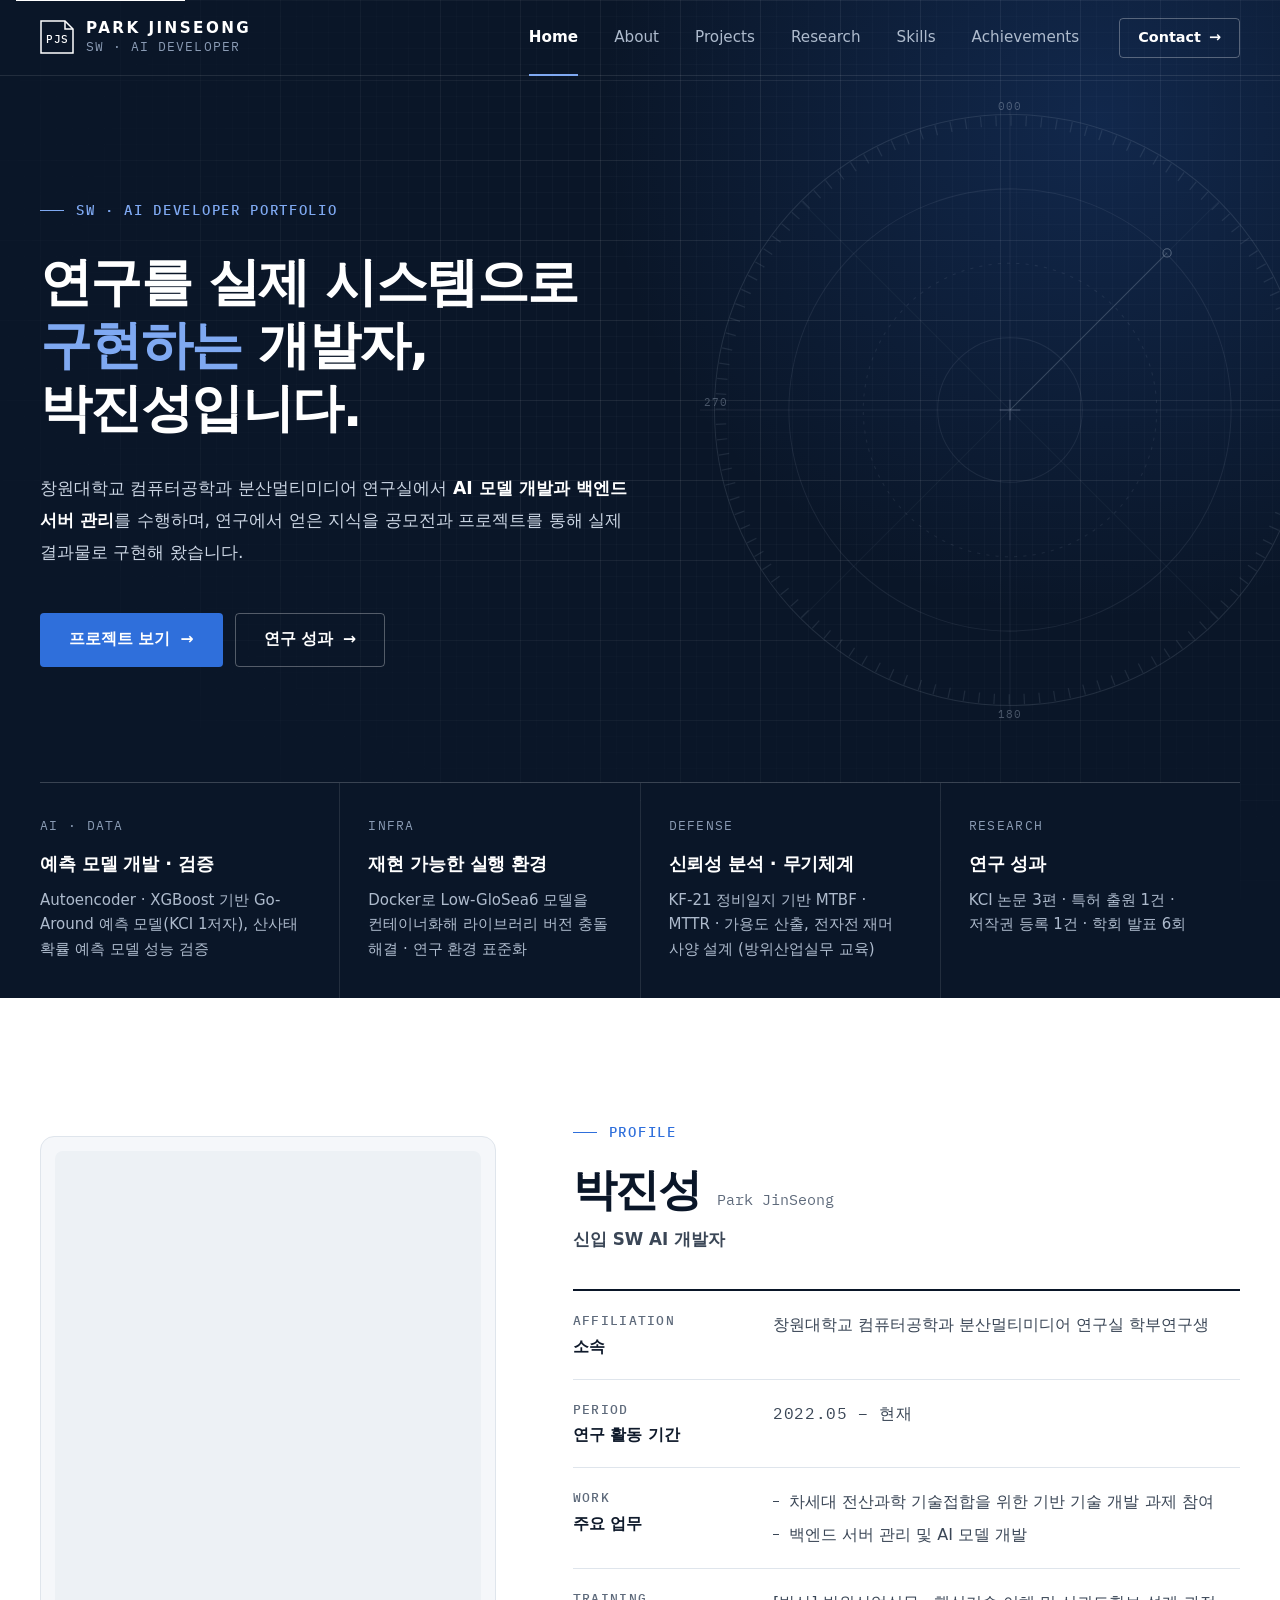
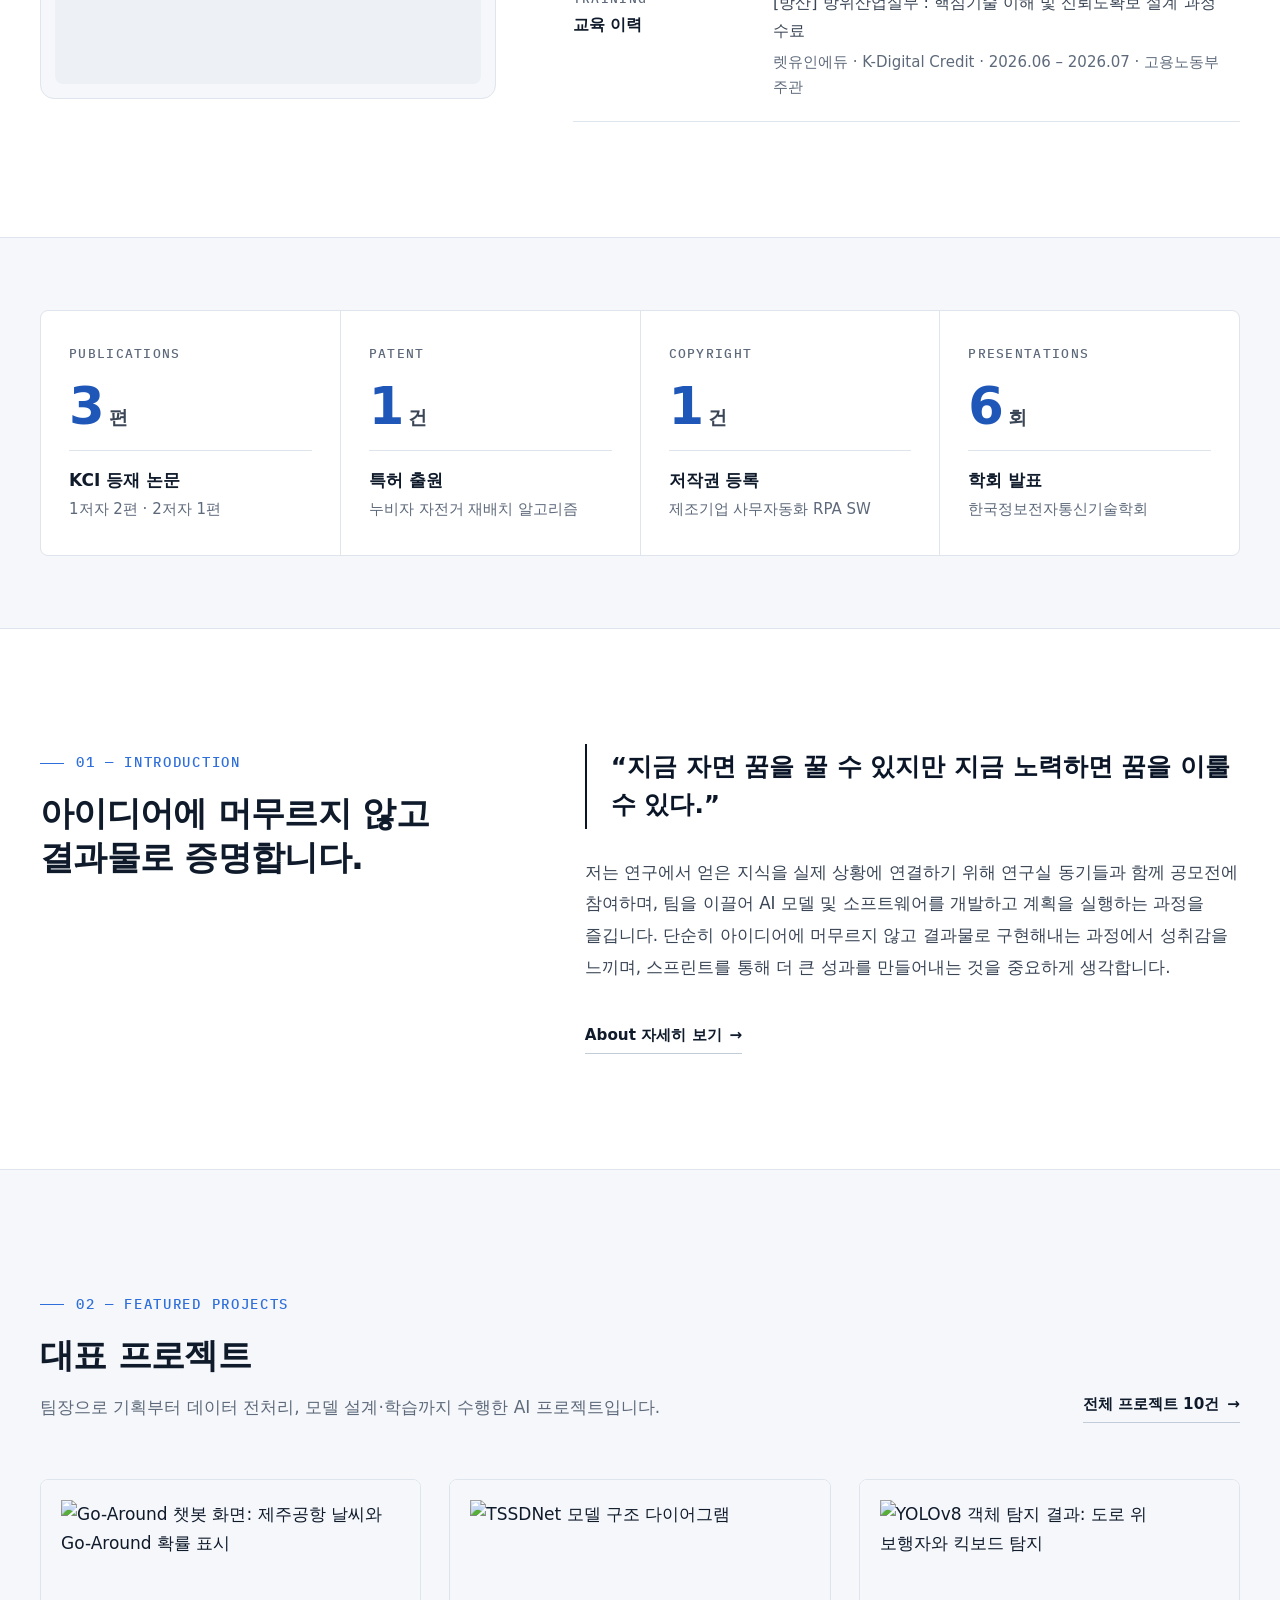
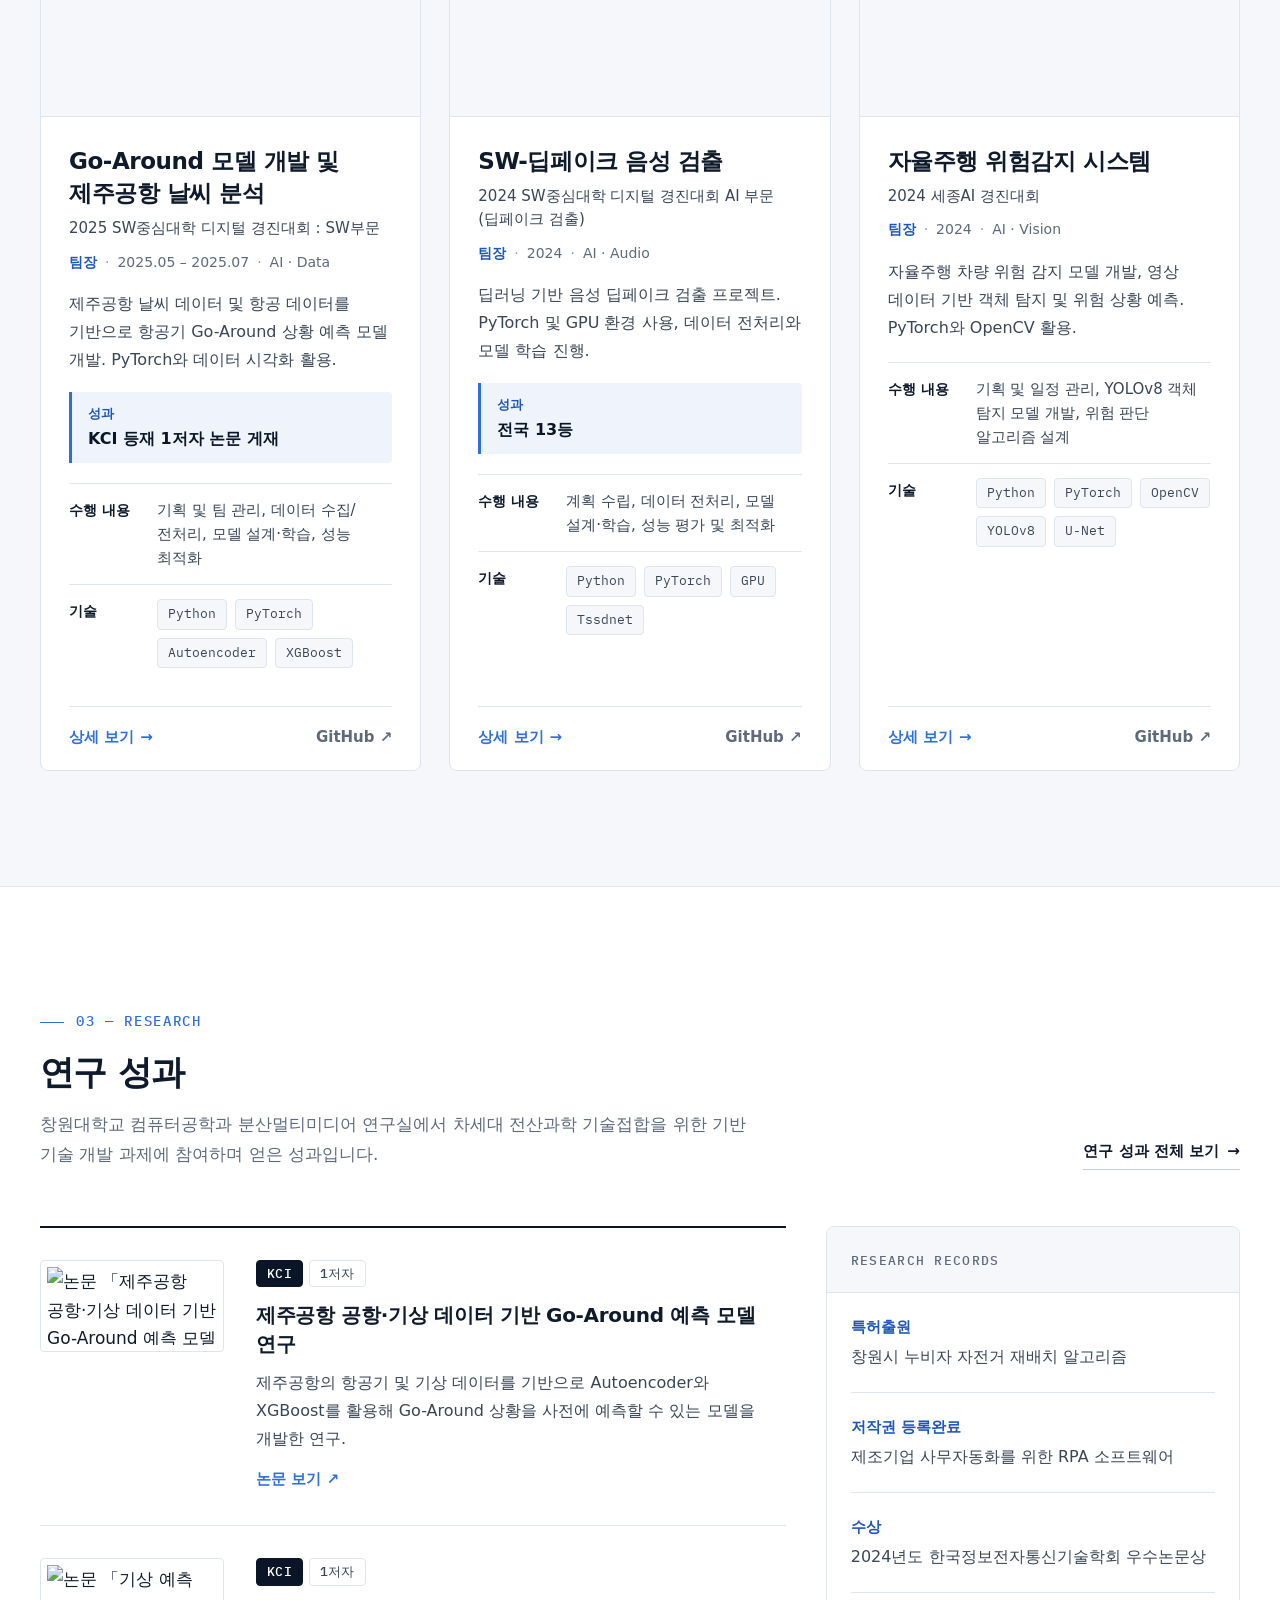
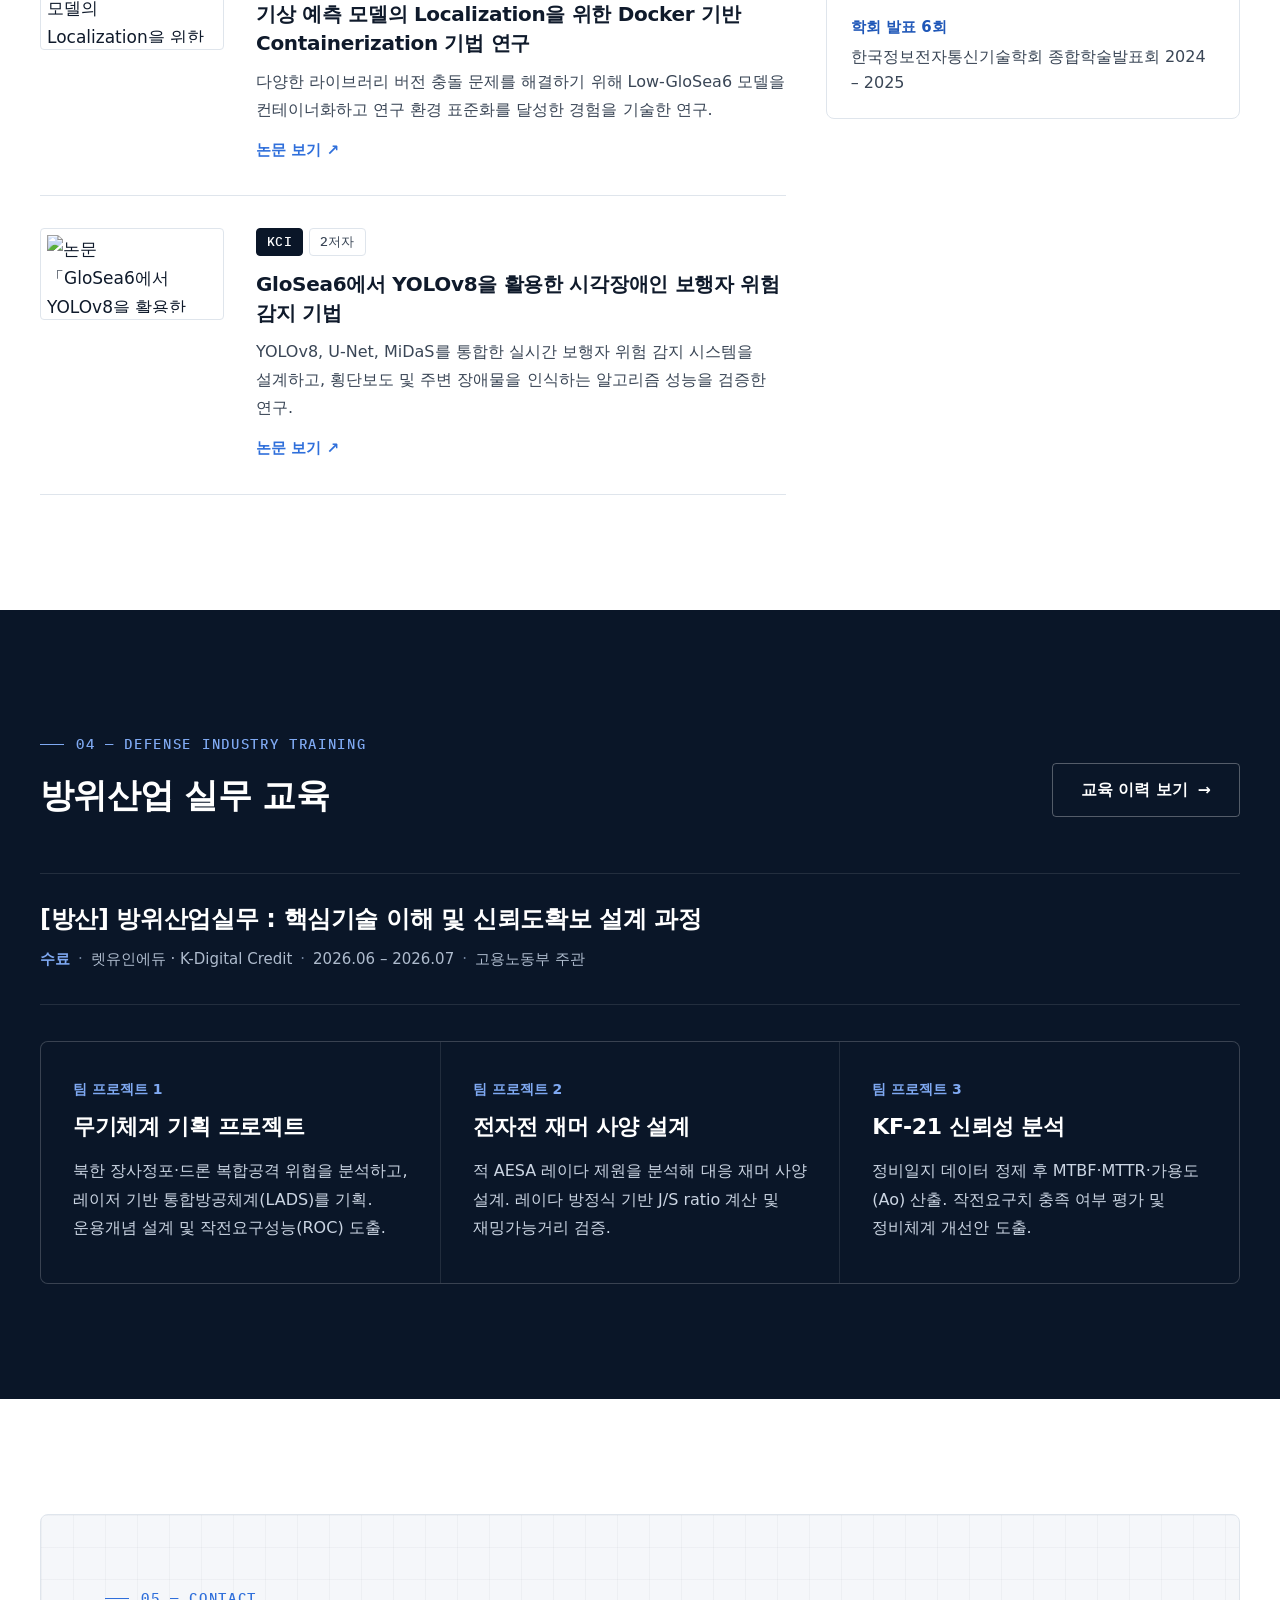
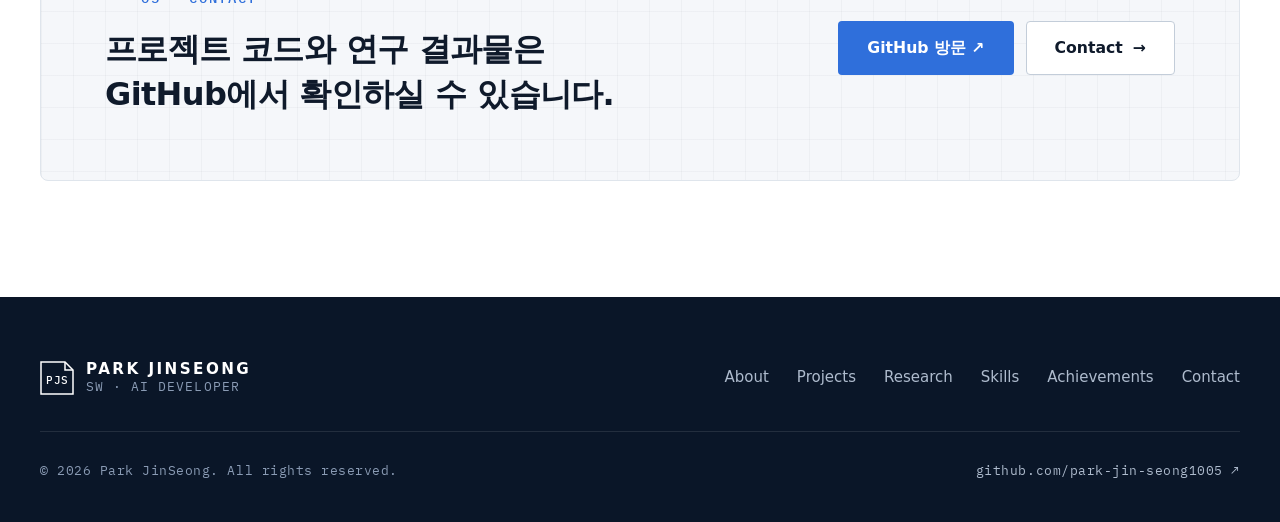
==== commit 075943b1: "style: improve readability and information hierarchy - Larger type scale and spacing; remove decorat" ====
--- a/index.html
+++ b/index.html
@@ -95,27 +95,27 @@
           </div>
         </div>
 
-        <!-- 전문 분야: 아래 섹션의 기존 내용을 요약한 색인 -->
-        <ul class="domains" aria-label="주요 분야">
+        <!-- 핵심 기술 경험: 아래 섹션과 상세 페이지의 기존 내용을 요약한 색인 -->
+        <ul class="domains" aria-label="핵심 기술 경험">
           <li class="domain">
-            <p class="domain-no">01 — AI · DATA</p>
-            <p class="domain-title">AI 모델 · 데이터 분석</p>
-            <p class="domain-desc">PyTorch · XGBoost · YOLOv8 기반 예측·탐지 모델 개발</p>
+            <p class="domain-no">AI · DATA</p>
+            <p class="domain-title">예측 모델 개발 · 검증</p>
+            <p class="domain-desc">Autoencoder · XGBoost 기반 Go-Around 예측 모델(KCI 1저자), 산사태 확률 예측 모델 성능 검증</p>
           </li>
           <li class="domain">
-            <p class="domain-no">02 — RESEARCH</p>
-            <p class="domain-title">연구 성과</p>
-            <p class="domain-desc">KCI 논문 3편 · 특허 출원 1건 · 저작권 등록 1건</p>
+            <p class="domain-no">INFRA</p>
+            <p class="domain-title">재현 가능한 실행 환경</p>
+            <p class="domain-desc">Docker로 Low-GloSea6 모델을 컨테이너화해 라이브러리 버전 충돌 해결 · 연구 환경 표준화</p>
           </li>
           <li class="domain">
-            <p class="domain-no">03 — DEFENSE</p>
-            <p class="domain-title">방위산업 실무 교육</p>
-            <p class="domain-desc">K-Digital Credit [방산] 방위산업실무 과정 수료</p>
+            <p class="domain-no">DEFENSE</p>
+            <p class="domain-title">신뢰성 분석 · 무기체계</p>
+            <p class="domain-desc">KF-21 정비일지 기반 MTBF · MTTR · 가용도 산출, 전자전 재머 사양 설계 (방위산업실무 교육)</p>
           </li>
           <li class="domain">
-            <p class="domain-no">04 — BACKEND · INFRA</p>
-            <p class="domain-title">백엔드 · 인프라</p>
-            <p class="domain-desc">연구실 백엔드 서버 관리 · Docker · AWS EC2</p>
+            <p class="domain-no">RESEARCH</p>
+            <p class="domain-title">연구 성과</p>
+            <p class="domain-desc">KCI 논문 3편 · 특허 출원 1건 · 저작권 등록 1건 · 학회 발표 6회</p>
           </li>
         </ul>
       </div>
@@ -132,7 +132,6 @@
               <img src="images/profile.jpg" alt="박진성 프로필 사진" width="160" height="200">
             </div>
           </div>
-          <figcaption><span class="label">Park JinSeong</span><span class="label">PJS-01</span></figcaption>
         </figure>
 
         <div class="reveal">
@@ -165,8 +164,8 @@
               <tr>
                 <th scope="row"><span class="label">Training</span>교육 이력</th>
                 <td>
-                  렛유인에듀 K-Digital Credit [방산] 방위산업실무 : 핵심기술 이해 및 신뢰도확보 설계 과정 수료
-                  <span class="info-sub">2026.06 – 2026.07 · 고용노동부 주관</span>
+                  [방산] 방위산업실무 : 핵심기술 이해 및 신뢰도확보 설계 과정 수료
+                  <span class="info-sub">렛유인에듀 · K-Digital Credit · 2026.06 – 2026.07 · 고용노동부 주관</span>
                 </td>
               </tr>
             </tbody>
@@ -182,22 +181,22 @@
       <div class="container">
         <div class="panel-grid">
           <div class="metric reveal">
-            <div class="metric-top"><span class="label">Publications</span><span class="label">01</span></div>
+            <div class="metric-top"><span class="label">Publications</span></div>
             <p class="metric-value">3<small>편</small></p>
             <p class="metric-desc"><b>KCI 등재 논문</b>1저자 2편 · 2저자 1편</p>
           </div>
           <div class="metric reveal">
-            <div class="metric-top"><span class="label">Patent</span><span class="label">02</span></div>
+            <div class="metric-top"><span class="label">Patent</span></div>
             <p class="metric-value">1<small>건</small></p>
             <p class="metric-desc"><b>특허 출원</b>누비자 자전거 재배치 알고리즘</p>
           </div>
           <div class="metric reveal">
-            <div class="metric-top"><span class="label">Copyright</span><span class="label">03</span></div>
+            <div class="metric-top"><span class="label">Copyright</span></div>
             <p class="metric-value">1<small>건</small></p>
             <p class="metric-desc"><b>저작권 등록</b>제조기업 사무자동화 RPA SW</p>
           </div>
           <div class="metric reveal">
-            <div class="metric-top"><span class="label">Presentations</span><span class="label">04</span></div>
+            <div class="metric-top"><span class="label">Presentations</span></div>
             <p class="metric-value">6<small>회</small></p>
             <p class="metric-desc"><b>학회 발표</b>한국정보전자통신기술학회</p>
           </div>
@@ -245,16 +244,16 @@
           <article class="project-card reveal">
             <figure class="project-figure">
               <img src="images/Go_around.png" alt="Go-Around 챗봇 화면: 제주공항 날씨와 Go-Around 확률 표시" loading="lazy">
-              <figcaption class="label">FIG. 01</figcaption>
             </figure>
             <div class="project-body">
-              <p class="project-meta label"><span>PRJ-01</span><span>2025</span><span>AI · Data</span></p>
               <h3 class="project-title">Go-Around 모델 개발 및 제주공항 날씨 분석</h3>
+              <p class="project-context">2025 SW중심대학 디지털 경진대회 : SW부문</p>
+              <p class="project-meta"><span class="role">팀장</span><span>2025.05 – 2025.07</span><span>AI · Data</span></p>
               <p class="project-desc">제주공항 날씨 데이터 및 항공 데이터를 기반으로 항공기 Go-Around 상황 예측 모델 개발. PyTorch와 데이터 시각화 활용.</p>
+              <p class="project-result"><span class="k">성과</span>KCI 등재 1저자 논문 게재</p>
               <dl class="spec-list">
-                <div><dt class="label">Role</dt><dd>팀장 · 기획 및 팀 관리, 데이터 수집/전처리, 모델 설계·학습</dd></div>
-                <div><dt class="label">Output</dt><dd>KCI 1저자 논문 게재</dd></div>
-                <div><dt class="label">Stack</dt><dd><ul class="tags"><li>Python</li><li>PyTorch</li><li>Autoencoder</li><li>XGBoost</li></ul></dd></div>
+                <div><dt class="k">수행 내용</dt><dd>기획 및 팀 관리, 데이터 수집/전처리, 모델 설계·학습, 성능 최적화</dd></div>
+                <div><dt class="k">기술</dt><dd><ul class="tags"><li>Python</li><li>PyTorch</li><li>Autoencoder</li><li>XGBoost</li></ul></dd></div>
               </dl>
               <div class="project-actions">
                 <a class="primary" href="projects/go-around.html">상세 보기 <span aria-hidden="true">→</span></a>
@@ -266,16 +265,16 @@
           <article class="project-card reveal">
             <figure class="project-figure">
               <img src="images/SW_deepfake.png" alt="TSSDNet 모델 구조 다이어그램" loading="lazy">
-              <figcaption class="label">FIG. 02</figcaption>
             </figure>
             <div class="project-body">
-              <p class="project-meta label"><span>PRJ-02</span><span>2024</span><span>AI · Audio</span></p>
               <h3 class="project-title">SW-딥페이크 음성 검출</h3>
+              <p class="project-context">2024 SW중심대학 디지털 경진대회 AI 부문(딥페이크 검출)</p>
+              <p class="project-meta"><span class="role">팀장</span><span>2024</span><span>AI · Audio</span></p>
               <p class="project-desc">딥러닝 기반 음성 딥페이크 검출 프로젝트. PyTorch 및 GPU 환경 사용, 데이터 전처리와 모델 학습 진행.</p>
+              <p class="project-result"><span class="k">성과</span>전국 13등</p>
               <dl class="spec-list">
-                <div><dt class="label">Role</dt><dd>팀장 · 계획 수립, 데이터 전처리, 모델 설계·학습, 성능 평가</dd></div>
-                <div><dt class="label">Result</dt><dd>SW중심대학 디지털 경진대회 AI 부문 전국 13등</dd></div>
-                <div><dt class="label">Stack</dt><dd><ul class="tags"><li>Python</li><li>PyTorch</li><li>GPU</li><li>Tssdnet</li></ul></dd></div>
+                <div><dt class="k">수행 내용</dt><dd>계획 수립, 데이터 전처리, 모델 설계·학습, 성능 평가 및 최적화</dd></div>
+                <div><dt class="k">기술</dt><dd><ul class="tags"><li>Python</li><li>PyTorch</li><li>GPU</li><li>Tssdnet</li></ul></dd></div>
               </dl>
               <div class="project-actions">
                 <a class="primary" href="projects/deepfake.html">상세 보기 <span aria-hidden="true">→</span></a>
@@ -287,15 +286,15 @@
           <article class="project-card reveal">
             <figure class="project-figure">
               <img src="images/SEJONG.png" alt="YOLOv8 객체 탐지 결과: 도로 위 보행자와 킥보드 탐지" loading="lazy">
-              <figcaption class="label">FIG. 03</figcaption>
             </figure>
             <div class="project-body">
-              <p class="project-meta label"><span>PRJ-03</span><span>2024</span><span>AI · Vision</span></p>
-              <h3 class="project-title">세종AI 경진대회 – 자율주행 위험감지 시스템</h3>
+              <h3 class="project-title">자율주행 위험감지 시스템</h3>
+              <p class="project-context">2024 세종AI 경진대회</p>
+              <p class="project-meta"><span class="role">팀장</span><span>2024</span><span>AI · Vision</span></p>
               <p class="project-desc">자율주행 차량 위험 감지 모델 개발, 영상 데이터 기반 객체 탐지 및 위험 상황 예측. PyTorch와 OpenCV 활용.</p>
               <dl class="spec-list">
-                <div><dt class="label">Role</dt><dd>팀장 · 기획 및 일정 관리, YOLOv8 객체 탐지 모델 개발, 위험 판단 알고리즘 설계</dd></div>
-                <div><dt class="label">Stack</dt><dd><ul class="tags"><li>Python</li><li>PyTorch</li><li>OpenCV</li><li>YOLOv8</li><li>U-Net</li></ul></dd></div>
+                <div><dt class="k">수행 내용</dt><dd>기획 및 일정 관리, YOLOv8 객체 탐지 모델 개발, 위험 판단 알고리즘 설계</dd></div>
+                <div><dt class="k">기술</dt><dd><ul class="tags"><li>Python</li><li>PyTorch</li><li>OpenCV</li><li>YOLOv8</li><li>U-Net</li></ul></dd></div>
               </dl>
               <div class="project-actions">
                 <a class="primary" href="projects/sejong-ai.html">상세 보기 <span aria-hidden="true">→</span></a>
@@ -316,7 +315,7 @@
           <div>
             <span class="eyebrow">03 — Research</span>
             <h2 class="section-title">연구 성과</h2>
-            <p class="section-desc">창원대학교 컴퓨터공학과 연구실에서 차세대 전산과학 기술접합을 위한 기반 기술 개발 과제에 참여하며 얻은 성과입니다.</p>
+            <p class="section-desc">창원대학교 컴퓨터공학과 분산멀티미디어 연구실에서 차세대 전산과학 기술접합을 위한 기반 기술 개발 과제에 참여하며 얻은 성과입니다.</p>
           </div>
           <a class="text-link" href="research.html">연구 성과 전체 보기 <span aria-hidden="true">→</span></a>
         </div>
@@ -324,28 +323,28 @@
         <div class="research-layout">
           <ol class="paper-list">
             <li class="paper reveal">
-              <div class="paper-thumb"><img src="images/goaround-paper.png" alt="Go-Around 예측 모델 논문 첫 페이지" loading="lazy"></div>
+              <div class="paper-thumb"><img src="images/goaround-paper.png" alt="논문 「제주공항 공항·기상 데이터 기반 Go-Around 예측 모델 연구」 첫 페이지" loading="lazy"></div>
               <div>
                 <div class="paper-badges"><span class="badge badge-solid">KCI</span><span class="badge">1저자</span></div>
-                <h3 class="paper-title">항공기 Go-Around 예측 모델 연구</h3>
+                <h3 class="paper-title">제주공항 공항·기상 데이터 기반 Go-Around 예측 모델 연구</h3>
                 <p class="paper-desc">제주공항의 항공기 및 기상 데이터를 기반으로 Autoencoder와 XGBoost를 활용해 Go-Around 상황을 사전에 예측할 수 있는 모델을 개발한 연구.</p>
                 <a class="paper-link" href="https://www.kci.go.kr/kciportal/ci/sereArticleSearch/ciSereArtiView.kci?sereArticleSearchBean.artiId=ART003239448" target="_blank" rel="noopener">논문 보기 ↗</a>
               </div>
             </li>
             <li class="paper reveal">
-              <div class="paper-thumb"><img src="images/docker-paper.png" alt="Docker 기반 컨테이너화 기법 논문 첫 페이지" loading="lazy"></div>
+              <div class="paper-thumb"><img src="images/docker-paper.png" alt="논문 「기상 예측 모델의 Localization을 위한 Docker 기반 Containerization 기법 연구」 첫 페이지" loading="lazy"></div>
               <div>
                 <div class="paper-badges"><span class="badge badge-solid">KCI</span><span class="badge">1저자</span></div>
-                <h3 class="paper-title">Docker 기반 컨테이너화 기법 연구</h3>
+                <h3 class="paper-title">기상 예측 모델의 Localization을 위한 Docker 기반 Containerization 기법 연구</h3>
                 <p class="paper-desc">다양한 라이브러리 버전 충돌 문제를 해결하기 위해 Low-GloSea6 모델을 컨테이너화하고 연구 환경 표준화를 달성한 경험을 기술한 연구.</p>
                 <a class="paper-link" href="https://koreascience.or.kr/article/JAKO202405557060542.page" target="_blank" rel="noopener">논문 보기 ↗</a>
               </div>
             </li>
             <li class="paper reveal">
-              <div class="paper-thumb"><img src="images/vision-paper.png" alt="시각장애인 보행자 위험 감지 기법 논문 첫 페이지" loading="lazy"></div>
+              <div class="paper-thumb"><img src="images/vision-paper.png" alt="논문 「GloSea6에서 YOLOv8을 활용한 시각장애인 보행자 위험 감지 기법」 첫 페이지" loading="lazy"></div>
               <div>
                 <div class="paper-badges"><span class="badge badge-solid">KCI</span><span class="badge">2저자</span></div>
-                <h3 class="paper-title">시각장애인 보행자 위험 감지 기법</h3>
+                <h3 class="paper-title">GloSea6에서 YOLOv8을 활용한 시각장애인 보행자 위험 감지 기법</h3>
                 <p class="paper-desc">YOLOv8, U-Net, MiDaS를 통합한 실시간 보행자 위험 감지 시스템을 설계하고, 횡단보도 및 주변 장애물을 인식하는 알고리즘 성능을 검증한 연구.</p>
                 <a class="paper-link" href="https://doi.org/10.17661/jkiiect.2024.17.6.451" target="_blank" rel="noopener">논문 보기 ↗</a>
               </div>
@@ -378,25 +377,25 @@
           <a class="btn btn-ghost-dark" href="achievements.html#education">교육 이력 보기 <span class="arrow" aria-hidden="true">→</span></a>
         </div>
 
+        <!-- 교육기관 · 과정명 · 기간은 기존 사이트 기재 내용 기준 (수료증 대조 필요) -->
         <div class="course reveal">
-          <span class="label">Course</span>
-          <p>렛유인에듀 K-Digital Credit [방산] 방위산업실무 : 핵심기술 이해 및 신뢰도확보 설계 과정 수료
-            <span>2026.06 – 2026.07 · 고용노동부 주관</span></p>
+          <h3 class="course-title">[방산] 방위산업실무 : 핵심기술 이해 및 신뢰도확보 설계 과정</h3>
+          <p class="course-meta"><span class="role">수료</span><span>렛유인에듀 · K-Digital Credit</span><span>2026.06 – 2026.07</span><span>고용노동부 주관</span></p>
         </div>
 
         <div class="training-grid">
           <article class="training-item reveal">
-            <div class="training-top"><span class="training-no">TP-01</span><span class="label">Team Project</span></div>
+            <p class="training-kind">팀 프로젝트 1</p>
             <h3 class="training-title">무기체계 기획 프로젝트</h3>
             <p class="training-desc">북한 장사정포·드론 복합공격 위협을 분석하고, 레이저 기반 통합방공체계(LADS)를 기획. 운용개념 설계 및 작전요구성능(ROC) 도출.</p>
           </article>
           <article class="training-item reveal">
-            <div class="training-top"><span class="training-no">TP-02</span><span class="label">Team Project</span></div>
+            <p class="training-kind">팀 프로젝트 2</p>
             <h3 class="training-title">전자전 재머 사양 설계</h3>
             <p class="training-desc">적 AESA 레이다 제원을 분석해 대응 재머 사양 설계. 레이다 방정식 기반 J/S ratio 계산 및 재밍가능거리 검증.</p>
           </article>
           <article class="training-item reveal">
-            <div class="training-top"><span class="training-no">TP-03</span><span class="label">Team Project</span></div>
+            <p class="training-kind">팀 프로젝트 3</p>
             <h3 class="training-title">KF-21 신뢰성 분석</h3>
             <p class="training-desc">정비일지 데이터 정제 후 MTBF·MTTR·가용도(Ao) 산출. 작전요구치 충족 여부 평가 및 정비체계 개선안 도출.</p>
           </article>
--- a/style.css
+++ b/style.css
@@ -102,7 +102,7 @@
 .brand-mark{ width: 34px; height: 34px; flex: none; }
 .brand-text{ display: flex; flex-direction: column; gap: 3px; line-height: 1.1; }
 .brand-name{ font-weight: 700; font-size: .95rem; letter-spacing: .16em; }
-.brand-sub{ font-family: var(--font-mono); font-size: .66rem; letter-spacing: .14em; color: var(--steel-400); }
+.brand-sub{ font-family: var(--font-mono); font-size: .8125rem; letter-spacing: .08em; color: var(--steel-400); }
 
 .nav{ display: flex; align-items: center; height: 100%; }
 .nav-list{ display: flex; height: 100%; list-style: none; margin: 0; padding: 0; }
@@ -196,16 +196,16 @@
 
 .eyebrow{
   display: inline-flex; align-items: center; gap: 12px;
-  font-family: var(--font-mono); font-size: .76rem; font-weight: 500;
-  letter-spacing: .16em; text-transform: uppercase;
+  font-family: var(--font-mono); font-size: .875rem; font-weight: 500;
+  letter-spacing: .12em; text-transform: uppercase;
   color: var(--accent);
 }
 .eyebrow::before{ content: ""; width: 24px; height: 1px; background: currentColor; }
 .on-dark .eyebrow{ color: var(--accent-on-dark); }
 
 .label{ /* 표·카드 안의 영문 항목명 */
-  font-family: var(--font-mono); font-size: .68rem; font-weight: 500;
-  letter-spacing: .14em; text-transform: uppercase; color: var(--muted);
+  font-family: var(--font-mono); font-size: .8125rem; font-weight: 500;
+  letter-spacing: .1em; text-transform: uppercase; color: var(--muted);
 }
 
 .section{ padding: var(--section-y) 0; }
@@ -220,17 +220,17 @@
 }
 .section-title{
   margin-top: 16px;
-  font-size: clamp(1.85rem, 3.4vw, 2.75rem);
-  line-height: 1.25; font-weight: 700; letter-spacing: -.025em;
-}
-.section-desc{ margin-top: 16px; max-width: 42em; color: var(--muted); line-height: 1.75; }
+  font-size: clamp(1.75rem, 2.8vw, 2.125rem);
+  line-height: 1.3; font-weight: 700; letter-spacing: -.02em;
+}
+.section-desc{ margin-top: 16px; max-width: 42em; font-size: 1.0625rem; color: var(--muted); line-height: 1.75; }
 .section-dark .section-desc{ color: var(--steel-300); }
 
 .sub-title{ /* 섹션 안 소제목 */
   display: flex; align-items: baseline; justify-content: space-between; gap: 16px;
   padding-bottom: 16px; margin-bottom: 24px;
   border-bottom: 2px solid var(--navy-950);
-  font-size: 1.25rem; font-weight: 700; letter-spacing: -.01em;
+  font-size: 1.375rem; font-weight: 700; letter-spacing: -.01em;
 }
 .sub-title .label{ font-weight: 500; }
 .block + .block{ margin-top: clamp(56px, 7vw, 88px); }
@@ -243,17 +243,17 @@
 }
 .text-link:hover{ color: var(--accent); border-color: var(--accent); }
 
-.tags{ display: flex; flex-wrap: wrap; gap: 6px; list-style: none; margin: 0; padding: 0; }
+.tags{ display: flex; flex-wrap: wrap; gap: 8px; list-style: none; margin: 0; padding: 0; }
 .tags li{
-  font-family: var(--font-mono); font-size: .72rem; line-height: 1.4;
-  padding: 4px 8px; border: 1px solid var(--line); border-radius: var(--radius-sm);
+  font-family: var(--font-mono); font-size: .8125rem; line-height: 1.4;
+  padding: 5px 10px; border: 1px solid var(--line); border-radius: var(--radius-sm);
   background: var(--gray-50); color: var(--ink-2);
 }
 
 .badge{
   display: inline-block;
-  font-family: var(--font-mono), var(--font-sans); font-size: .7rem; letter-spacing: .04em; font-weight: 500; line-height: 1.5;
-  padding: 3px 8px; border: 1px solid var(--line); border-radius: var(--radius-sm); color: var(--ink-2); background: var(--white);
+  font-family: var(--font-mono), var(--font-sans); font-size: .8125rem; letter-spacing: .02em; font-weight: 500; line-height: 1.5;
+  padding: 3px 10px; border: 1px solid var(--line); border-radius: var(--radius-sm); color: var(--ink-2); background: var(--white);
 }
 .badge-solid{ background: var(--navy-950); border-color: var(--navy-950); color: var(--white); }
 
@@ -303,10 +303,10 @@
 .hero-content{ max-width: 820px; }
 .hero-title{
   margin-top: 28px;
-  font-size: clamp(2.5rem, 6vw, 5rem);
-  line-height: 1.13;
+  font-size: clamp(2.25rem, 4.4vw, 3.25rem);
+  line-height: 1.22;
   font-weight: 800;
-  letter-spacing: -.035em;
+  letter-spacing: -.03em;
 }
 .hero-title em{ font-style: normal; color: var(--accent-on-dark); }
 .hero-lead{
@@ -326,27 +326,27 @@
   gap: 1px; background: var(--line-dark);
   border-top: 1px solid var(--line-dark);
 }
-.domain{ background: var(--navy-950); padding: 28px 28px 32px 0; }
+.domain{ background: var(--navy-950); padding: 32px 28px 36px 0; }
 .domain + .domain{ padding-left: 28px; }
-.domain-no{ font-family: var(--font-mono); font-size: .72rem; letter-spacing: .14em; color: var(--steel-500); }
-.domain-title{ margin-top: 12px; font-size: 1.02rem; font-weight: 700; letter-spacing: -.01em; }
-.domain-desc{ margin-top: 6px; font-size: .88rem; line-height: 1.6; color: var(--steel-400); }
+.domain-no{ font-family: var(--font-mono); font-size: .8125rem; letter-spacing: .1em; color: var(--steel-400); }
+.domain-title{ margin-top: 12px; font-size: 1.125rem; font-weight: 700; letter-spacing: -.01em; }
+.domain-desc{ margin-top: 8px; font-size: .9375rem; line-height: 1.65; color: var(--steel-300); }
 
 /* =========================
    Sub page hero
 ========================= */
 .page-hero{ padding: calc(var(--header-h) + clamp(56px, 7vw, 96px)) 0 clamp(56px, 7vw, 88px); }
-.breadcrumb{ display: flex; flex-wrap: wrap; gap: 8px; list-style: none; margin: 0 0 28px; padding: 0; font-family: var(--font-mono); font-size: .74rem; letter-spacing: .08em; color: var(--steel-400); }
+.breadcrumb{ display: flex; flex-wrap: wrap; gap: 8px; list-style: none; margin: 0 0 28px; padding: 0; font-family: var(--font-mono); font-size: .875rem; letter-spacing: .06em; color: var(--steel-400); }
 .breadcrumb li + li::before{ content: "/"; margin-right: 8px; color: var(--steel-500); }
 .breadcrumb a{ text-decoration: none; color: var(--steel-300); }
 .breadcrumb a:hover{ color: var(--white); }
 .breadcrumb [aria-current]{ color: var(--white); }
 .page-title{
   margin-top: 20px;
-  font-size: clamp(2.2rem, 4.6vw, 3.6rem);
-  line-height: 1.18; font-weight: 800; letter-spacing: -.03em;
-}
-.page-desc{ margin-top: 20px; max-width: 40em; font-size: clamp(1rem, 1.3vw, 1.12rem); line-height: 1.85; color: var(--steel-200); }
+  font-size: clamp(2rem, 4vw, 3rem);
+  line-height: 1.25; font-weight: 800; letter-spacing: -.025em;
+}
+.page-desc{ margin-top: 20px; max-width: 40em; font-size: clamp(1.0625rem, 1.3vw, 1.125rem); line-height: 1.85; color: var(--steel-200); }
 
 /* 서브페이지 요약 지표 (히어로 하단) */
 .page-stats{
@@ -357,8 +357,8 @@
 }
 .page-stats li{ background: var(--navy-950); padding: 22px 24px 4px 0; }
 .page-stats li + li{ padding-left: 24px; }
-.page-stats .label{ color: var(--steel-500); }
-.page-stats .v{ margin-top: 8px; font-size: 1.6rem; font-weight: 700; letter-spacing: -.02em; }
+.page-stats .label{ color: var(--steel-400); }
+.page-stats .v{ margin-top: 8px; font-size: 1.875rem; font-weight: 700; letter-spacing: -.02em; }
 .page-stats .v.is-text{ font-family: var(--font-mono); font-size: 1.2rem; font-weight: 500; letter-spacing: 0; padding-top: 6px; }
 .page-stats .v small{ margin-left: 4px; font-size: .55em; font-weight: 600; color: var(--steel-300); }
 
@@ -380,7 +380,7 @@
 .local-nav li{ flex: none; }
 .local-nav a{
   position: relative; display: flex; align-items: center; height: 100%;
-  font-size: .94rem; font-weight: 500; text-decoration: none; color: var(--muted); white-space: nowrap;
+  font-size: 1rem; font-weight: 500; text-decoration: none; color: var(--muted); white-space: nowrap;
   transition: color .2s;
 }
 .local-nav a:hover{ color: var(--ink); }
@@ -420,7 +420,6 @@
   transform: scale(1.16);          /* 얼굴 중심으로 확대 크롭 */
   transform-origin: 50% 32%;
 }
-.portrait figcaption{ display: flex; justify-content: space-between; gap: 12px; margin-top: 14px; padding: 0 4px; }
 
 .profile-name-row{ margin-top: 20px; display: flex; flex-wrap: wrap; align-items: baseline; gap: 6px 16px; }
 .profile-name{ font-size: clamp(2rem, 3.4vw, 2.75rem); font-weight: 800; letter-spacing: -.03em; line-height: 1.15; color: var(--navy-950); }
@@ -431,13 +430,13 @@
   width: 100%; margin-top: 36px;
   border-collapse: collapse;
   border-top: 2px solid var(--navy-950);
-  font-size: .97rem;
+  font-size: 1rem;
 }
 .info-table th, .info-table td{ padding: 20px 0; text-align: left; vertical-align: top; border-bottom: 1px solid var(--line); }
 .info-table th{ width: 30%; padding-right: 24px; font-weight: 700; color: var(--ink); line-height: 1.5; }
 .info-table th .label{ display: block; margin-bottom: 4px; }
 .info-table td{ color: var(--ink-2); line-height: 1.7; }
-.info-sub{ display: block; margin-top: 6px; font-family: var(--font-mono); font-size: .78rem; letter-spacing: .02em; color: var(--muted); }
+.info-sub{ display: block; margin-top: 6px; font-size: .9375rem; color: var(--muted); }
 
 /* =========================
    Panels (metrics 등): 1px 간격 + 선 배경 = 자동 구분선
@@ -450,12 +449,12 @@
   overflow: hidden;
 }
 .metrics .panel-grid{ grid-template-columns: repeat(4, 1fr); }
-.metric{ background: var(--white); padding: 28px 28px 30px; }
+.metric{ background: var(--white); padding: 32px 28px 34px; }
 .metric-top{ display: flex; justify-content: space-between; gap: 12px; }
-.metric-value{ margin-top: 20px; font-size: clamp(2.6rem, 4vw, 3.4rem); font-weight: 700; line-height: 1; letter-spacing: -.04em; color: var(--navy-950); }
-.metric-value small{ font-size: .36em; font-weight: 600; margin-left: 6px; color: var(--ink-2); letter-spacing: 0; }
-.metric-desc{ margin-top: 16px; padding-top: 14px; border-top: 1px solid var(--line); font-size: .9rem; color: var(--muted); line-height: 1.55; }
-.metric-desc b{ display: block; color: var(--ink); font-weight: 600; }
+.metric-value{ margin-top: 16px; font-size: clamp(2.6rem, 4vw, 3.25rem); font-weight: 700; line-height: 1; letter-spacing: -.04em; color: var(--accent-strong); }
+.metric-value small{ font-size: .38em; font-weight: 600; margin-left: 6px; color: var(--ink-2); letter-spacing: 0; }
+.metric-desc{ margin-top: 18px; padding-top: 16px; border-top: 1px solid var(--line); font-size: .9375rem; color: var(--muted); line-height: 1.6; }
+.metric-desc b{ display: block; margin-bottom: 2px; font-size: 1.0625rem; color: var(--ink); font-weight: 700; }
 
 /* =========================
    Introduction
@@ -472,7 +471,8 @@
 /* =========================
    Project cards
 ========================= */
-.project-grid{ display: grid; grid-template-columns: repeat(3, 1fr); gap: 24px; }
+.project-grid{ display: grid; grid-template-columns: repeat(3, 1fr); gap: 28px; }
+.project-grid.cols-2{ grid-template-columns: repeat(2, 1fr); gap: 32px; }
 .project-card{
   position: relative;
   display: flex; flex-direction: column;
@@ -490,11 +490,10 @@
   border-bottom: 1px solid var(--line);
 }
 .project-figure img{ /* 비율이 다른 이미지도 같은 영역 안에 전체 표시 */
-  position: absolute; top: 38px; left: 20px;
-  width: calc(100% - 40px); height: calc(100% - 56px);
+  position: absolute; top: 20px; left: 20px;
+  width: calc(100% - 40px); height: calc(100% - 40px);
   object-fit: contain;
 }
-.project-figure figcaption{ position: absolute; left: 14px; top: 10px; }
 .project-figure.is-empty{ /* 원본에 이미지가 없는 프로젝트 */
   display: flex; flex-direction: column; align-items: center; justify-content: center; gap: 8px;
   background:
@@ -502,26 +501,36 @@
     linear-gradient(90deg, rgba(10,22,40,.04) 1px, transparent 1px) 0 0 / 16px 16px,
     var(--gray-50);
 }
-.project-figure.is-empty .code{ font-family: var(--font-mono); font-size: 1.6rem; font-weight: 500; letter-spacing: .08em; color: var(--steel-500); }
-.project-body{ padding: 24px 24px 0; display: flex; flex-direction: column; flex: 1; }
-.project-meta{ display: flex; flex-wrap: wrap; }
-.project-meta span + span::before{ content: "/"; margin: 0 8px; color: var(--line-strong); }
-.project-title{ margin-top: 12px; font-size: 1.2rem; line-height: 1.45; font-weight: 700; letter-spacing: -.015em; transition: color .2s; }
-.project-desc{ margin-top: 10px; font-size: .94rem; color: var(--muted); line-height: 1.7; }
-.spec-list{ margin: 20px 0; }
+.project-figure.is-empty .code{ font-size: 1.125rem; font-weight: 700; letter-spacing: -.01em; color: var(--steel-500); }
+.project-body{ padding: 28px 28px 0; display: flex; flex-direction: column; flex: 1; }
+.project-title{ font-size: clamp(1.25rem, 1.8vw, 1.5rem); line-height: 1.4; font-weight: 700; letter-spacing: -.02em; transition: color .2s; }
+.project-context{ margin-top: 8px; font-size: .9375rem; font-weight: 500; color: var(--ink-2); line-height: 1.55; }
+.project-meta{ display: flex; flex-wrap: wrap; margin-top: 10px; font-size: .875rem; color: var(--muted); }
+.project-meta span + span::before{ content: "·"; margin: 0 8px; color: var(--steel-400); }
+.project-meta .role{ color: var(--accent-strong); font-weight: 700; }
+.project-desc{ margin-top: 16px; font-size: 1rem; color: var(--ink-2); line-height: 1.75; }
+.project-result{ /* 핵심 성과 강조 */
+  margin-top: 18px; padding: 12px 16px;
+  border-left: 3px solid var(--accent); background: #EEF3FC; border-radius: 0 var(--radius-sm) var(--radius-sm) 0;
+  font-size: 1rem; font-weight: 700; color: var(--navy-950); line-height: 1.55;
+}
+.project-result .k{ display: block; margin-bottom: 2px; font-size: .8125rem; font-weight: 600; color: var(--accent-strong); }
+.spec-list{ margin: 20px 0 24px; }
 .spec-list > div{
-  display: grid; grid-template-columns: 64px minmax(0, 1fr); gap: 12px;
-  padding: 12px 0; border-top: 1px solid var(--line);
-  font-size: .88rem;
-}
-.spec-list dt{ padding-top: 2px; }
-.spec-list dd{ margin: 0; color: var(--ink-2); line-height: 1.55; }
+  display: grid; grid-template-columns: 72px minmax(0, 1fr); gap: 16px;
+  padding: 14px 0; border-top: 1px solid var(--line);
+  font-size: .9375rem;
+}
+.spec-list dt{ padding-top: 1px; }
+.spec-list dt.k{ font-size: .875rem; font-weight: 700; color: var(--ink); }
+.spec-list dd{ margin: 0; color: var(--ink-2); line-height: 1.6; }
+.spec-list .bullet-list li + li{ margin-top: 4px; }
 .project-actions{
   margin-top: auto;
   display: flex; justify-content: space-between; align-items: center; gap: 16px;
-  padding: 16px 0 18px; border-top: 1px solid var(--line);
-}
-.project-actions a{ font-size: .9rem; font-weight: 600; text-decoration: none; display: inline-flex; gap: 6px; align-items: center; }
+  padding: 18px 0 20px; border-top: 1px solid var(--line);
+}
+.project-actions a{ font-size: .9375rem; font-weight: 600; text-decoration: none; display: inline-flex; gap: 6px; align-items: center; }
 .project-actions .primary{ color: var(--accent); }
 .project-actions .secondary{ position: relative; z-index: 1; color: var(--muted); }
 .project-actions .secondary:hover{ color: var(--ink); }
@@ -536,13 +545,13 @@
 .filter{ display: flex; flex-wrap: wrap; gap: 8px; }
 .filter button{
   height: 40px; padding: 0 16px;
-  font: inherit; font-size: .9rem; font-weight: 600; color: var(--ink-2);
+  font: inherit; font-size: .9375rem; font-weight: 600; color: var(--ink-2);
   background: var(--white); border: 1px solid var(--line-strong); border-radius: var(--radius-sm);
   cursor: pointer; transition: background-color .2s, color .2s, border-color .2s;
 }
 .filter button:hover{ border-color: var(--ink); }
 .filter button[aria-pressed="true"]{ background: var(--navy-950); border-color: var(--navy-950); color: var(--white); }
-.filter-count{ font-family: var(--font-mono); font-size: .8rem; color: var(--muted); }
+.filter-count{ font-family: var(--font-mono); font-size: .875rem; color: var(--muted); }
 .filter-count b{ color: var(--ink); font-weight: 500; }
 
 /* =========================
@@ -550,49 +559,53 @@
 ========================= */
 .research-layout{ display: grid; grid-template-columns: minmax(0, 1.8fr) minmax(0, 1fr); gap: 40px; align-items: start; }
 .paper-list{ list-style: none; margin: 0; padding: 0; border-top: 2px solid var(--navy-950); }
-.paper{ display: grid; grid-template-columns: 184px minmax(0, 1fr); gap: 28px; padding: 28px 0; border-bottom: 1px solid var(--line); }
+.paper{ display: grid; grid-template-columns: 184px minmax(0, 1fr); gap: 32px; padding: 32px 0; border-bottom: 1px solid var(--line); }
 .paper-thumb{ aspect-ratio: 2 / 1; background: var(--white); border: 1px solid var(--line); border-radius: var(--radius-sm); padding: 6px; }
 .paper-thumb img{ width: 100%; height: 100%; object-fit: contain; object-position: top center; }
 .paper-badges{ display: flex; gap: 6px; flex-wrap: wrap; }
-.paper-title{ margin-top: 12px; font-size: 1.12rem; font-weight: 700; line-height: 1.45; letter-spacing: -.01em; }
-.paper-desc{ margin-top: 8px; font-size: .93rem; color: var(--muted); line-height: 1.7; }
-.paper-link{ display: inline-flex; gap: 6px; margin-top: 12px; font-size: .88rem; font-weight: 600; color: var(--accent); text-decoration: none; }
+.paper-title{ margin-top: 14px; font-size: 1.25rem; font-weight: 700; line-height: 1.45; letter-spacing: -.015em; }
+.paper-desc{ margin-top: 10px; font-size: 1rem; color: var(--ink-2); line-height: 1.75; }
+.paper-link{ display: inline-flex; gap: 6px; margin-top: 14px; font-size: .9375rem; font-weight: 600; color: var(--accent); text-decoration: none; }
 .paper-link:hover{ text-decoration: underline; text-underline-offset: 4px; }
-.paper-lg{ grid-template-columns: 280px minmax(0, 1fr); gap: 36px; padding: 36px 0; }
-.paper-lg .paper-title{ font-size: 1.3rem; }
+.paper-lg{ grid-template-columns: 280px minmax(0, 1fr); gap: 40px; padding: 40px 0; }
+.paper-lg .paper-title{ font-size: 1.5rem; }
 
 .records{ border: 1px solid var(--line); border-radius: var(--radius); background: var(--white); }
 .records-head{ padding: 18px 24px; border-bottom: 1px solid var(--line); background: var(--gray-50); border-radius: var(--radius) var(--radius) 0 0; }
 .records-list{ list-style: none; margin: 0; padding: 0 24px; }
-.records-list li{ padding: 20px 0; }
+.records-list li{ padding: 22px 0; }
 .records-list li + li{ border-top: 1px solid var(--line); }
-.records-list .k{ font-size: .82rem; font-weight: 700; color: var(--navy-950); }
-.records-list .v{ margin-top: 4px; font-size: .95rem; color: var(--ink-2); line-height: 1.55; }
+.records-list .k{ font-size: .9375rem; font-weight: 700; color: var(--accent-strong); }
+.records-list .v{ margin-top: 4px; font-size: 1rem; color: var(--ink-2); line-height: 1.6; }
 
 /* 정보 카드 (특허 · 저작권 · 자격증 등) */
-.card-grid{ display: grid; grid-template-columns: repeat(3, 1fr); gap: 24px; }
+.card-grid{ display: grid; grid-template-columns: repeat(3, 1fr); gap: 28px; }
 .card-grid.cols-2{ grid-template-columns: repeat(2, 1fr); }
 .info-card{
   display: flex; flex-direction: column;
   background: var(--white);
   border: 1px solid var(--line); border-radius: var(--radius);
-  padding: 28px;
+  padding: 32px;
 }
 .info-card-top{ display: flex; justify-content: space-between; align-items: center; gap: 12px; }
-.info-card h3{ margin-top: 20px; font-size: 1.15rem; font-weight: 700; line-height: 1.45; letter-spacing: -.01em; }
-.info-card p{ margin-top: 8px; font-size: .93rem; color: var(--muted); line-height: 1.7; }
-.info-card .en{ font-family: var(--font-mono); font-size: .8rem; letter-spacing: .02em; }
+.info-card h3{ margin-top: 18px; font-size: 1.375rem; font-weight: 700; line-height: 1.4; letter-spacing: -.015em; }
+.info-card p{ margin-top: 10px; font-size: 1rem; color: var(--ink-2); line-height: 1.75; }
+.info-card .en{ font-family: var(--font-mono); font-size: .875rem; letter-spacing: .02em; color: var(--muted); }
 .info-card .card-foot{ margin-top: auto; padding-top: 20px; }
+.info-card .project-result{ margin-top: 14px; color: var(--navy-950); }
+.info-card .paper-names{ margin-top: 14px; font-size: .9375rem; color: var(--ink-2); line-height: 1.6; }
+.info-card .paper-names li + li{ margin-top: 8px; }
 .info-card .tags{ margin-top: 16px; }
-.title-note{ margin-left: 12px; font-family: var(--font-mono); font-size: .45em; font-weight: 500; letter-spacing: .02em; color: var(--muted); vertical-align: middle; }
+.title-note{ margin-left: 12px; font-family: var(--font-mono); font-size: .9375rem; font-weight: 500; letter-spacing: .02em; color: var(--muted); vertical-align: middle; }
 
 /* 데이터 표 (학회 발표 · 공모전 등) */
-.data-table{ width: 100%; border-collapse: collapse; border-top: 2px solid var(--navy-950); font-size: .95rem; }
-.data-table th, .data-table td{ padding: 18px 16px 18px 0; text-align: left; vertical-align: top; border-bottom: 1px solid var(--line); }
-.data-table thead th{ padding-top: 14px; padding-bottom: 14px; font-family: var(--font-mono); font-size: .68rem; font-weight: 500; letter-spacing: .14em; text-transform: uppercase; color: var(--muted); }
-.data-table td{ color: var(--ink-2); line-height: 1.6; }
-.data-table .col-year{ width: 96px; font-family: var(--font-mono); font-size: .86rem; color: var(--ink); white-space: nowrap; }
+.data-table{ width: 100%; border-collapse: collapse; border-top: 2px solid var(--navy-950); font-size: 1rem; }
+.data-table th, .data-table td{ padding: 20px 20px 20px 0; text-align: left; vertical-align: top; border-bottom: 1px solid var(--line); }
+.data-table thead th{ padding-top: 14px; padding-bottom: 14px; font-family: var(--font-mono); font-size: .8125rem; font-weight: 500; letter-spacing: .1em; text-transform: uppercase; color: var(--muted); }
+.data-table td{ color: var(--ink-2); line-height: 1.65; }
+.data-table .col-year{ width: 96px; font-family: var(--font-mono); font-size: .9375rem; color: var(--ink); white-space: nowrap; }
 .data-table .strong{ color: var(--ink); font-weight: 600; }
+.data-table .cell-sub{ display: block; margin-top: 2px; font-size: .9375rem; font-weight: 400; color: var(--muted); }
 .data-table a{ color: inherit; text-decoration: underline; text-decoration-color: var(--line-strong); text-underline-offset: 4px; }
 .data-table a:hover{ color: var(--accent); text-decoration-color: var(--accent); }
 
@@ -600,20 +613,26 @@
    Timeline (About)
 ========================= */
 .timeline{ list-style: none; margin: 0; padding: 0; border-top: 2px solid var(--navy-950); }
-.timeline li{ display: grid; grid-template-columns: 220px minmax(0, 1fr); gap: 32px; padding: 28px 0; border-bottom: 1px solid var(--line); }
-.timeline .time{ font-family: var(--font-mono); font-size: .9rem; color: var(--ink); padding-top: 2px; }
-.timeline .t-title{ font-size: 1.12rem; font-weight: 700; letter-spacing: -.01em; }
-.timeline .t-desc{ margin-top: 6px; color: var(--ink-2); line-height: 1.75; }
+.timeline > li{ display: grid; grid-template-columns: minmax(0, 1fr) auto; gap: 12px 40px; padding: 36px 0; border-bottom: 1px solid var(--line); }
+.timeline .t-title{ font-size: clamp(1.25rem, 2vw, 1.5rem); font-weight: 700; line-height: 1.4; letter-spacing: -.02em; color: var(--navy-950); }
+.t-meta{ display: flex; flex-wrap: wrap; margin-top: 8px; font-size: .9375rem; color: var(--muted); }
+.t-meta span + span::before{ content: "·"; margin: 0 8px; color: var(--steel-400); }
+.t-meta .role{ color: var(--accent-strong); font-weight: 700; }
+.lab-meta{ margin-top: 14px; font-size: 1rem; }
+.timeline .t-desc{ margin-top: 14px; max-width: 46em; color: var(--ink-2); line-height: 1.8; }
+.timeline .t-points{ display: flex; flex-wrap: wrap; gap: 8px; list-style: none; margin: 16px 0 0; padding: 0; }
+.timeline .t-points li{ padding: 6px 12px; font-size: .9375rem; font-weight: 700; color: var(--navy-950); background: #EEF3FC; border-radius: var(--radius-sm); }
+.timeline .t-link{ align-self: start; margin-top: 4px; }
 
 /* =========================
    Skills
 ========================= */
 .skill-groups{ display: grid; grid-template-columns: repeat(4, 1fr); gap: 1px; background: var(--line); border: 1px solid var(--line); border-radius: var(--radius); overflow: hidden; }
-.skill-group{ background: var(--white); padding: 28px 24px 32px; }
-.skill-group h3{ margin-top: 12px; font-size: 1.1rem; font-weight: 700; }
+.skill-group{ background: var(--white); padding: 32px 28px 36px; }
+.skill-group h3{ margin-top: 12px; font-size: 1.25rem; font-weight: 700; }
 .chip-list{ display: flex; flex-wrap: wrap; gap: 8px; list-style: none; margin: 20px 0 0; padding: 0; }
 .chip-list li{
-  padding: 7px 12px; font-size: .92rem; font-weight: 600; color: var(--ink);
+  padding: 7px 12px; font-size: .9375rem; font-weight: 600; color: var(--ink);
   background: var(--gray-50); border: 1px solid var(--line); border-radius: var(--radius-sm);
 }
 
@@ -624,10 +643,10 @@
 .gauge i{ display: block; height: 12px; background: var(--gray-100); border-radius: 1px; }
 .gauge i.on{ background: var(--navy-950); }
 .gauge-value{ font-family: var(--font-mono); font-size: .95rem; text-align: right; color: var(--ink); }
-.gauge-value small{ color: var(--muted); font-size: .8em; }
+.gauge-value small{ color: var(--muted); font-size: .875rem; }
 .gauge-scale{ display: grid; grid-template-columns: 240px minmax(0, 1fr) 96px; gap: 32px; padding-top: 12px; }
 .gauge-scale div{ display: flex; justify-content: space-between; }
-.note{ margin-top: 20px; font-size: .86rem; color: var(--muted); line-height: 1.7; }
+.note{ margin-top: 20px; font-size: .9375rem; color: var(--muted); line-height: 1.7; }
 
 /* =========================
    Achievements
@@ -638,32 +657,30 @@
   padding: 32px 28px; background: var(--white);
   border: 1px solid var(--line); border-radius: var(--radius);
 }
-.award-year{ font-family: var(--font-mono); font-size: 1.8rem; font-weight: 500; line-height: 1; color: var(--navy-950); letter-spacing: -.02em; }
-.award h3{ font-size: 1.12rem; font-weight: 700; line-height: 1.5; }
+.award-year{ font-family: var(--font-mono); font-size: 1.75rem; font-weight: 500; line-height: 1; color: var(--accent-strong); letter-spacing: -.02em; }
+.award h3{ font-size: 1.25rem; font-weight: 700; line-height: 1.5; letter-spacing: -.01em; }
 .award p{ margin-top: 10px; }
 
 /* =========================
    Defense training (dark)
 ========================= */
 .course{
-  display: grid; grid-template-columns: 200px minmax(0, 1fr); gap: 24px;
-  padding: 24px 0; margin-bottom: 32px;
+  padding: 28px 0 32px; margin-bottom: 36px;
   border-block: 1px solid var(--line-dark);
 }
-.course .label{ color: var(--steel-500); padding-top: 3px; }
-.course p{ color: var(--steel-200); line-height: 1.7; }
-.course p span{ display: block; margin-top: 4px; font-family: var(--font-mono); font-size: .8rem; color: var(--steel-400); }
+.course-title{ font-size: clamp(1.25rem, 2vw, 1.5rem); font-weight: 700; line-height: 1.45; letter-spacing: -.015em; color: var(--white); }
+.course-meta{ display: flex; flex-wrap: wrap; margin-top: 10px; font-size: .9375rem; color: var(--steel-300); }
+.course-meta span + span::before{ content: "·"; margin: 0 8px; color: var(--steel-500); }
+.course-meta .role{ color: var(--accent-on-dark); font-weight: 700; }
 .training-grid{
   display: grid; grid-template-columns: repeat(3, 1fr); gap: 1px;
   background: var(--line-dark);
   border: 1px solid var(--line-dark); border-radius: var(--radius); overflow: hidden;
 }
-.training-item{ background: var(--navy-950); padding: 32px 28px 36px; }
-.training-top{ display: flex; justify-content: space-between; gap: 12px; }
-.training-top .label{ color: var(--steel-500); }
-.training-no{ font-family: var(--font-mono); font-size: .76rem; color: var(--accent-on-dark); letter-spacing: .12em; }
-.training-title{ margin-top: 20px; font-size: 1.2rem; font-weight: 700; letter-spacing: -.01em; }
-.training-desc{ margin-top: 12px; color: var(--steel-300); font-size: .94rem; line-height: 1.75; }
+.training-item{ background: var(--navy-950); padding: 36px 32px 40px; }
+.training-kind{ font-size: .875rem; font-weight: 600; color: var(--accent-on-dark); }
+.training-title{ margin-top: 10px; font-size: 1.375rem; font-weight: 700; line-height: 1.4; letter-spacing: -.015em; }
+.training-desc{ margin-top: 14px; color: var(--steel-200); font-size: 1rem; line-height: 1.8; }
 
 /* =========================
    Project detail
@@ -675,22 +692,39 @@
 }
 .detail-meta > div{ background: var(--navy-950); padding: 22px 24px 4px 0; }
 .detail-meta > div + div{ padding-left: 24px; }
-.detail-meta dt{ color: var(--steel-500); }
-.detail-meta dd{ margin: 8px 0 0; color: var(--steel-200); font-size: .95rem; line-height: 1.6; }
+.detail-meta dt{ color: var(--steel-400); }
+.detail-meta dd{ margin: 8px 0 0; color: var(--steel-200); font-size: 1rem; line-height: 1.6; }
 
 .detail-figure{ margin: 0; background: var(--gray-50); border: 1px solid var(--line); border-radius: var(--radius); overflow: hidden; }
 .detail-figure-img{ padding: clamp(20px, 4vw, 48px); display: flex; justify-content: center; }
 .detail-figure img{ max-height: 560px; width: auto; object-fit: contain; }
-.detail-figure figcaption{ display: flex; gap: 16px; padding: 14px 20px; border-top: 1px solid var(--line); background: var(--white); font-size: .88rem; color: var(--muted); }
+.detail-figure figcaption{ padding: 14px 20px; border-top: 1px solid var(--line); background: var(--white); font-size: .9375rem; color: var(--muted); }
 
 .detail-layout{ display: grid; grid-template-columns: minmax(0, 1fr) 340px; gap: clamp(40px, 6vw, 88px); align-items: start; margin-top: clamp(56px, 7vw, 88px); }
-.detail-section + .detail-section{ margin-top: 56px; }
+.detail-section + .detail-section{ margin-top: 64px; }
 .detail-section h2{
   display: flex; align-items: baseline; gap: 16px;
   padding-bottom: 16px; margin-bottom: 24px; border-bottom: 2px solid var(--navy-950);
-  font-size: 1.35rem; font-weight: 700; letter-spacing: -.015em;
-}
+  font-size: 1.5rem; font-weight: 700; letter-spacing: -.02em;
+}
+.detail-section h3{ margin-top: 28px; font-size: 1.125rem; font-weight: 700; color: var(--ink); }
+.detail-section h3:first-child{ margin-top: 0; }
+.detail-section h3 + p, .detail-section h3 + .bullet-list, .detail-section h3 + .tags{ margin-top: 10px; }
 .detail-section p, .detail-section li{ color: var(--ink-2); line-height: 1.85; }
+.detail-section .project-result{ margin-top: 0; }
+.detail-section .project-result + .project-result{ margin-top: 12px; }
+.detail-section .project-result + .paper-list,
+.detail-section .project-result + .bullet-list{ margin-top: 20px; }
+.steps{ list-style: none; margin: 0; padding: 0; counter-reset: step; }
+.steps > li{ position: relative; padding: 0 0 0 44px; counter-increment: step; }
+.steps > li + li{ margin-top: 18px; }
+.steps > li::before{
+  content: counter(step); position: absolute; left: 0; top: 2px;
+  width: 28px; height: 28px; display: grid; place-items: center;
+  font-family: var(--font-mono); font-size: .875rem; font-weight: 500;
+  color: var(--white); background: var(--navy-950); border-radius: 50%;
+}
+.steps b{ display: block; color: var(--ink); }
 .detail-section .bullet-list li + li{ margin-top: 10px; }
 .detail-section p + p,
 .detail-section p + .bullet-list{ margin-top: 12px; }
@@ -705,15 +739,15 @@
 .aside-card .records-head{ display: flex; justify-content: space-between; }
 .aside-links{ list-style: none; margin: 0; padding: 8px 24px; }
 .aside-links li + li{ border-top: 1px solid var(--line); }
-.aside-links a{ display: flex; justify-content: space-between; gap: 12px; padding: 16px 0; font-weight: 600; font-size: .95rem; text-decoration: none; color: var(--ink); }
+.aside-links a{ display: flex; justify-content: space-between; gap: 12px; padding: 16px 0; font-weight: 600; font-size: 1rem; text-decoration: none; color: var(--ink); }
 .aside-links a:hover{ color: var(--accent); }
-.aside-links .sub{ display: block; margin-top: 2px; font-size: .82rem; font-weight: 400; color: var(--muted); }
+.aside-links .sub{ display: block; margin-top: 2px; font-size: .875rem; font-weight: 400; color: var(--muted); word-break: break-all; }
 
 .pager{ display: grid; grid-template-columns: 1fr 1fr; gap: 1px; background: var(--line); border: 1px solid var(--line); border-radius: var(--radius); overflow: hidden; }
 .pager a{ display: block; padding: 28px; background: var(--white); text-decoration: none; transition: background-color .2s; }
 .pager a:hover{ background: var(--gray-50); }
 .pager a.next{ text-align: right; }
-.pager .t{ display: block; margin-top: 8px; font-weight: 700; color: var(--ink); line-height: 1.5; }
+.pager .t{ display: block; margin-top: 8px; font-size: 1.125rem; font-weight: 700; color: var(--ink); line-height: 1.5; }
 .pager-back{ margin-top: 32px; text-align: center; }
 
 /* =========================
@@ -740,7 +774,7 @@
 .quick-links a{ display: flex; align-items: center; justify-content: space-between; gap: 16px; padding: 22px 24px; text-decoration: none; transition: background-color .2s; }
 .quick-links a:hover{ background: var(--gray-50); }
 .quick-links .t{ font-weight: 700; }
-.quick-links .d{ display: block; margin-top: 2px; font-size: .86rem; color: var(--muted); }
+.quick-links .d{ display: block; margin-top: 2px; font-size: .9375rem; color: var(--muted); }
 
 /* =========================
    CTA / Footer
@@ -757,13 +791,13 @@
 .cta-title{ margin-top: 16px; font-size: clamp(1.45rem, 2.6vw, 2rem); font-weight: 700; letter-spacing: -.02em; line-height: 1.4; }
 .cta-actions{ display: flex; flex-wrap: wrap; gap: 12px; }
 
-.site-footer{ background: var(--navy-950); color: var(--steel-300); padding: 64px 0 40px; font-size: .9rem; }
+.site-footer{ background: var(--navy-950); color: var(--steel-300); padding: 64px 0 40px; font-size: .9375rem; }
 .footer-top{ display: flex; justify-content: space-between; align-items: center; gap: 32px; flex-wrap: wrap; padding-bottom: 36px; border-bottom: 1px solid var(--line-dark); }
 .site-footer .brand{ color: var(--white); }
 .footer-nav{ display: flex; flex-wrap: wrap; gap: 8px 28px; list-style: none; margin: 0; padding: 0; }
 .footer-nav a{ text-decoration: none; color: var(--steel-300); }
 .footer-nav a:hover{ color: var(--white); }
-.footer-bottom{ display: flex; justify-content: space-between; gap: 16px; flex-wrap: wrap; padding-top: 28px; font-family: var(--font-mono); font-size: .75rem; letter-spacing: .06em; color: var(--steel-400); }
+.footer-bottom{ display: flex; justify-content: space-between; gap: 16px; flex-wrap: wrap; padding-top: 28px; font-family: var(--font-mono); font-size: .8125rem; letter-spacing: .04em; color: var(--steel-400); }
 .footer-bottom a{ color: var(--steel-300); text-decoration: none; }
 .footer-bottom a:hover{ color: var(--white); }
 
@@ -808,12 +842,10 @@
   .metrics .panel-grid{ grid-template-columns: repeat(2, 1fr); }
   .intro-grid{ grid-template-columns: 1fr; }
   .training-grid{ grid-template-columns: 1fr; }
-  .course{ grid-template-columns: 1fr; gap: 8px; }
   .profile-grid{ grid-template-columns: minmax(0, 5fr) minmax(0, 7fr); gap: 40px; align-items: start; }
   .info-table th{ width: 34%; }
   .detail-layout{ grid-template-columns: 1fr; }
   .detail-aside{ position: static; }
-  .timeline li{ grid-template-columns: 160px minmax(0, 1fr); gap: 24px; }
   .gauge-row, .gauge-scale{ grid-template-columns: 180px minmax(0, 1fr) 80px; gap: 20px; }
   .award-list{ grid-template-columns: 1fr; }
 }
@@ -825,7 +857,8 @@
   .info-table td{ padding: 0 0 18px; }
   .contact-grid{ grid-template-columns: 1fr; }
   .card-grid, .card-grid.cols-2{ grid-template-columns: 1fr; }
-  .timeline li{ grid-template-columns: 1fr; gap: 6px; padding: 22px 0; }
+  .project-grid.cols-2{ grid-template-columns: 1fr; gap: 24px; }
+  .timeline > li{ grid-template-columns: 1fr; gap: 16px; padding: 28px 0; }
   .gauge-row{ grid-template-columns: minmax(0, 1fr) auto; gap: 10px 16px; }
   .gauge-row .gauge{ grid-column: 1 / -1; grid-row: 2; }
   .gauge-scale{ display: none; }
@@ -847,13 +880,15 @@
   .project-grid{ grid-template-columns: 1fr; }
   .skill-groups{ grid-template-columns: 1fr; }
   .section-head{ flex-direction: column; align-items: flex-start; gap: 24px; }
-  .metric{ padding: 22px 18px 24px; }
-  .metric-desc{ font-size: .84rem; }
+  .metric{ padding: 24px 18px 26px; }
+  .metric-desc{ font-size: .875rem; }
+  .project-body{ padding: 24px 22px 0; }
+  .spec-list > div{ grid-template-columns: 1fr; gap: 6px; }
   .paper, .paper-lg{ grid-template-columns: 1fr; gap: 16px; }
   .paper-thumb{ max-width: 300px; }
   .cta{ grid-template-columns: 1fr; }
   .cta-actions .btn{ flex: 1 1 auto; }
-  .training-item{ padding: 26px 22px 30px; }
+  .training-item{ padding: 28px 22px 32px; }
   .pager{ grid-template-columns: 1fr; }
   .pager a.next{ text-align: left; }
   .award{ grid-template-columns: 1fr; gap: 14px; padding: 26px 22px; }
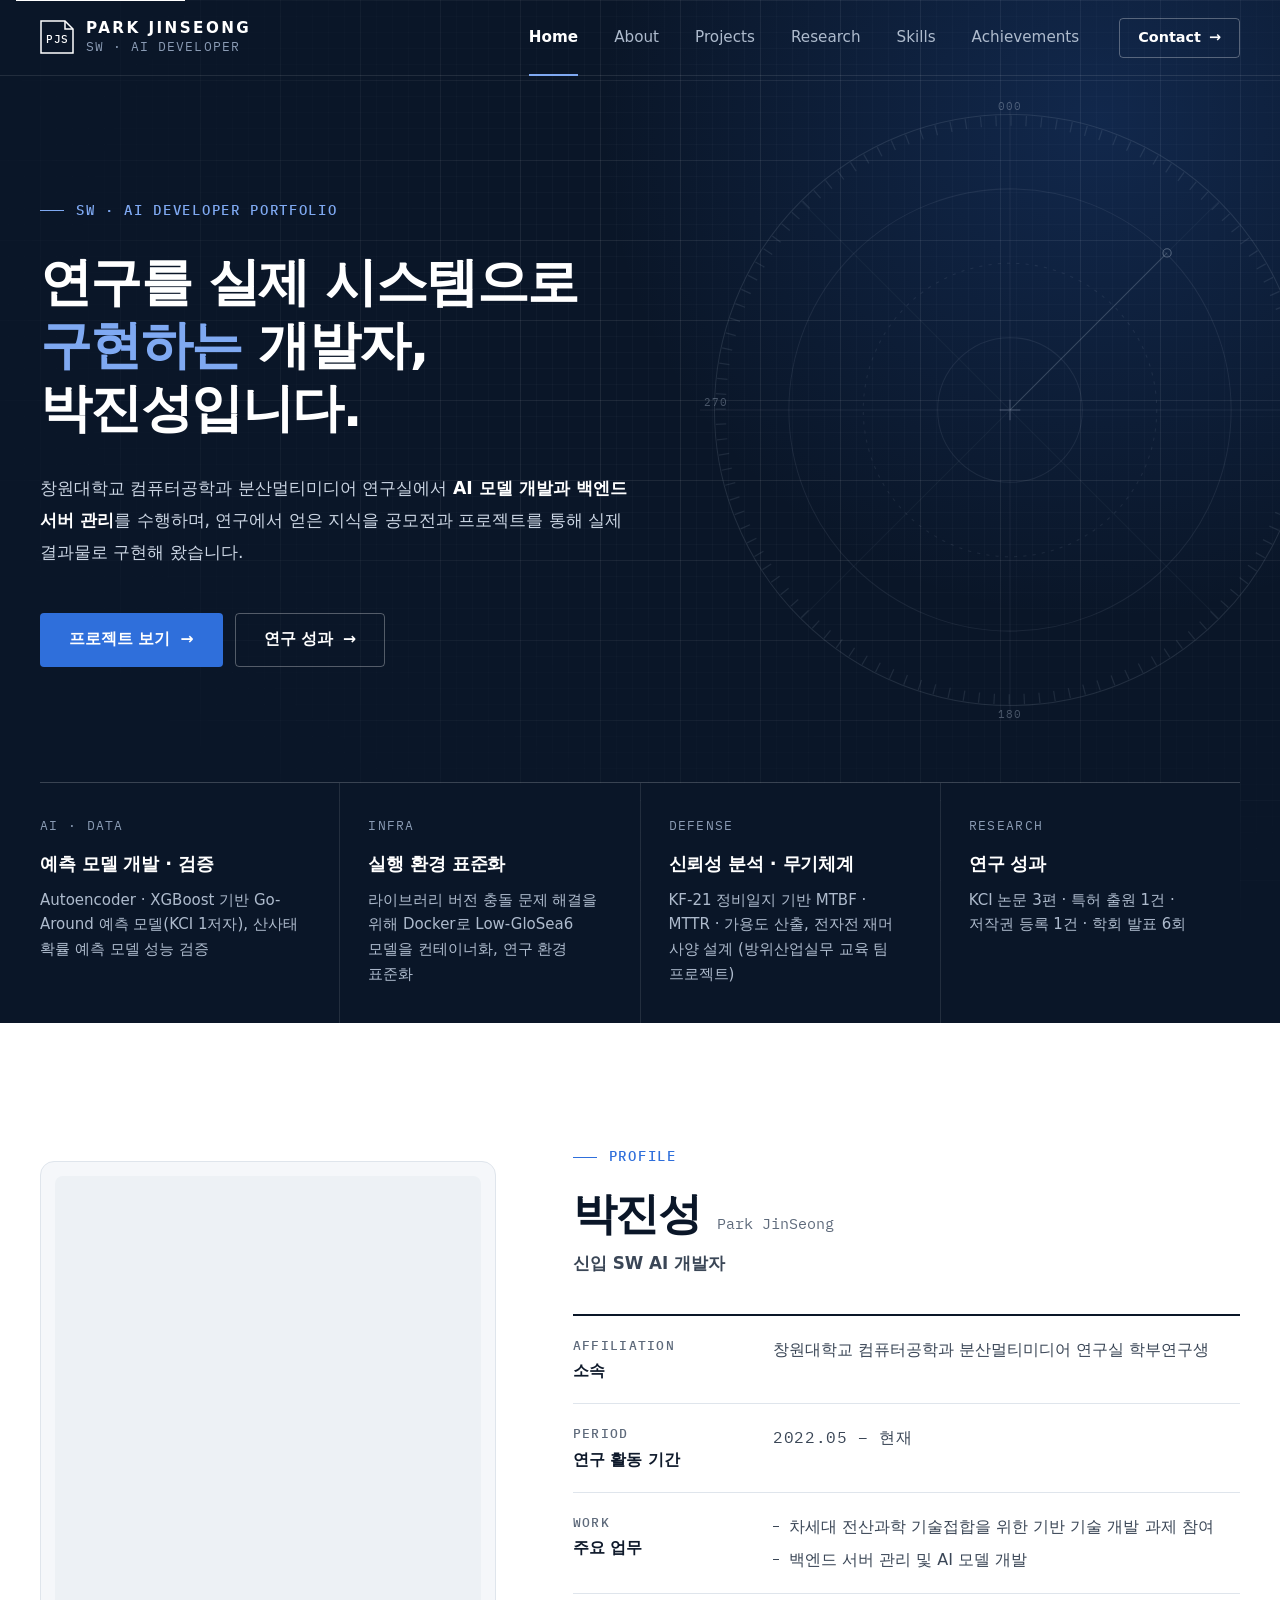
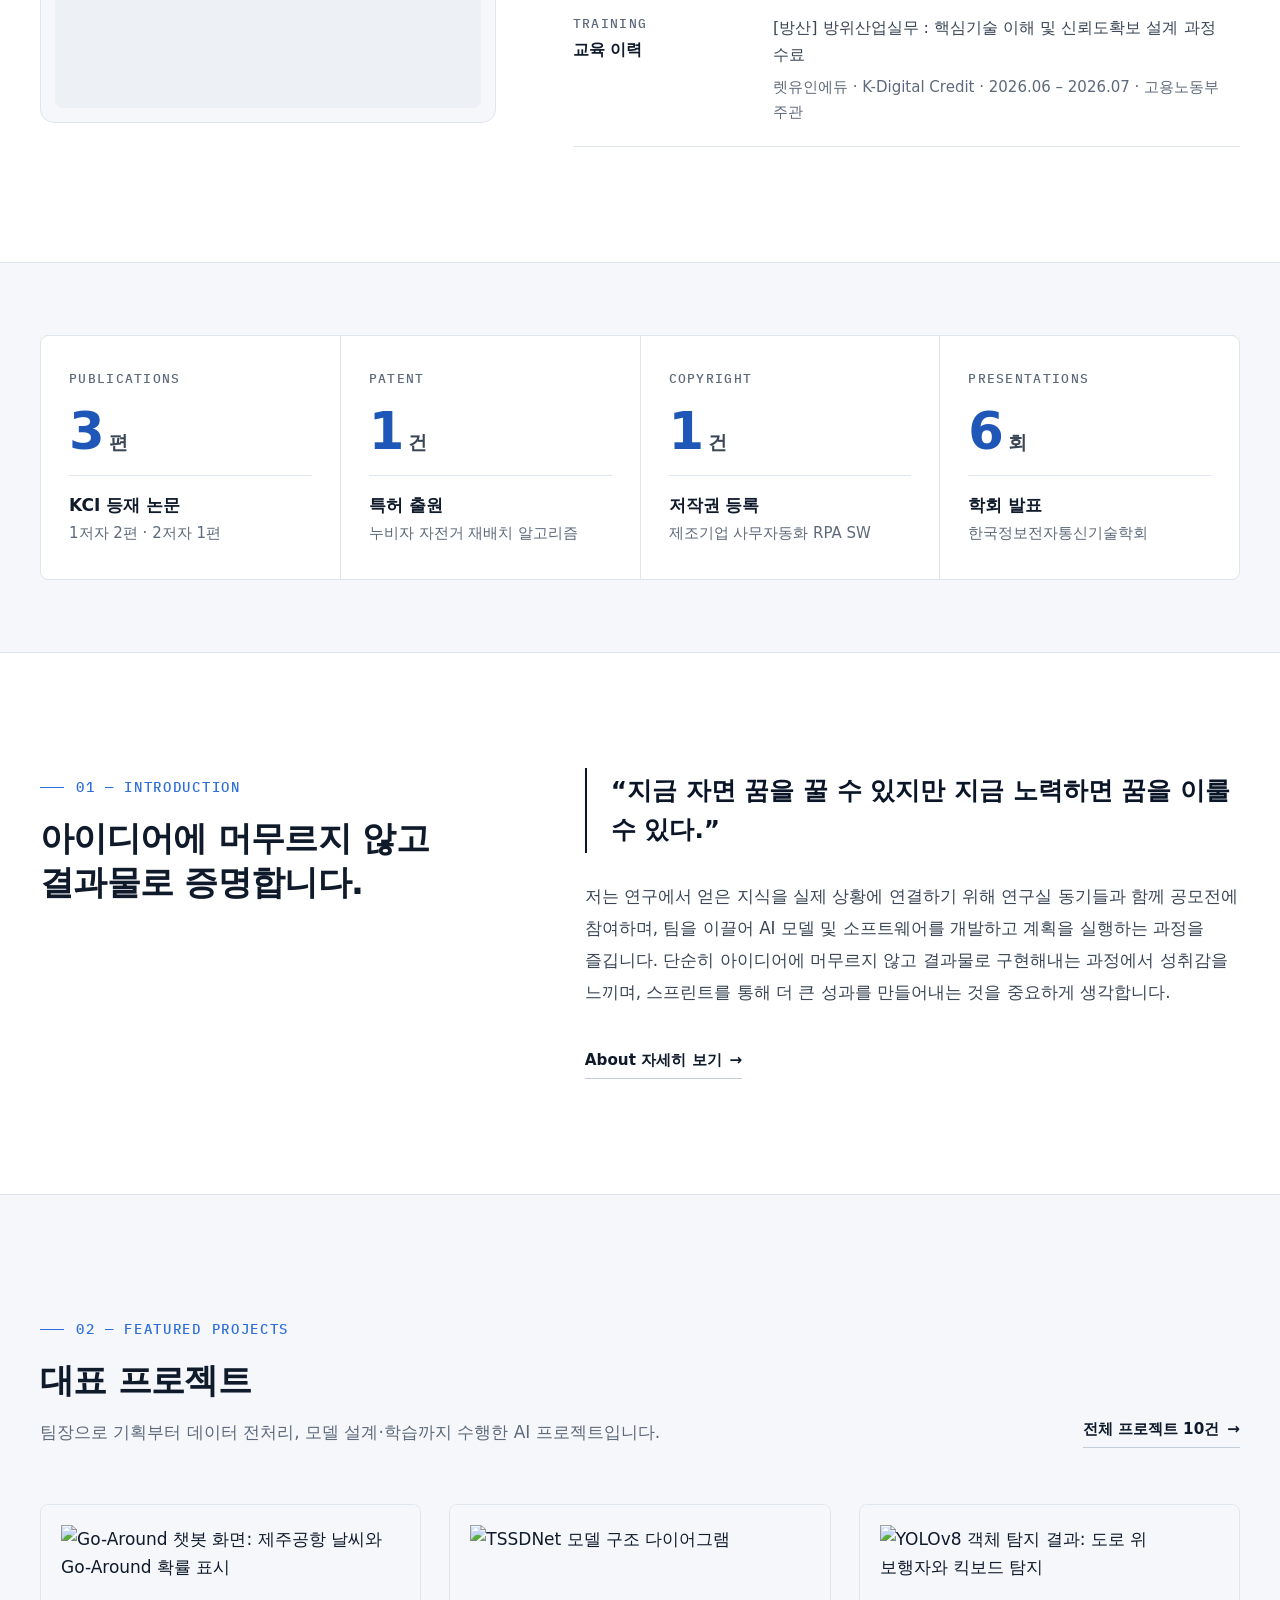
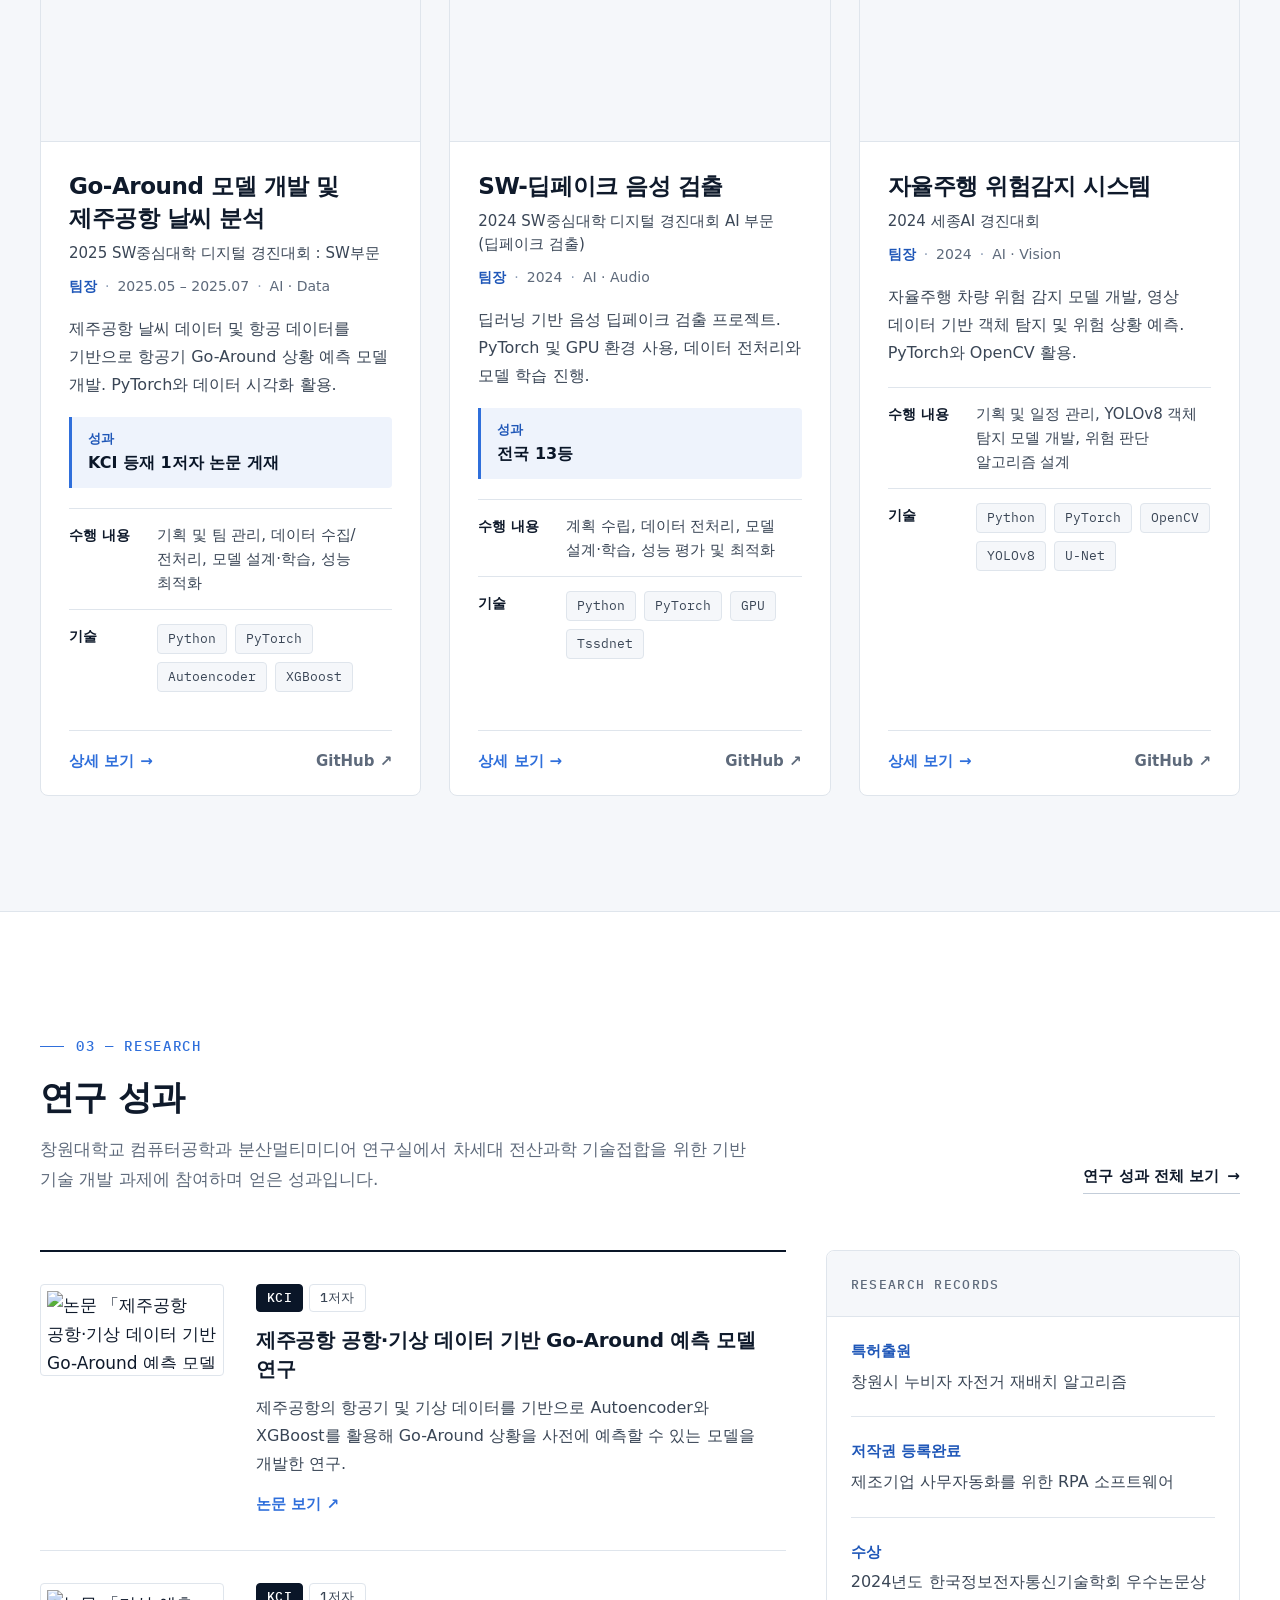
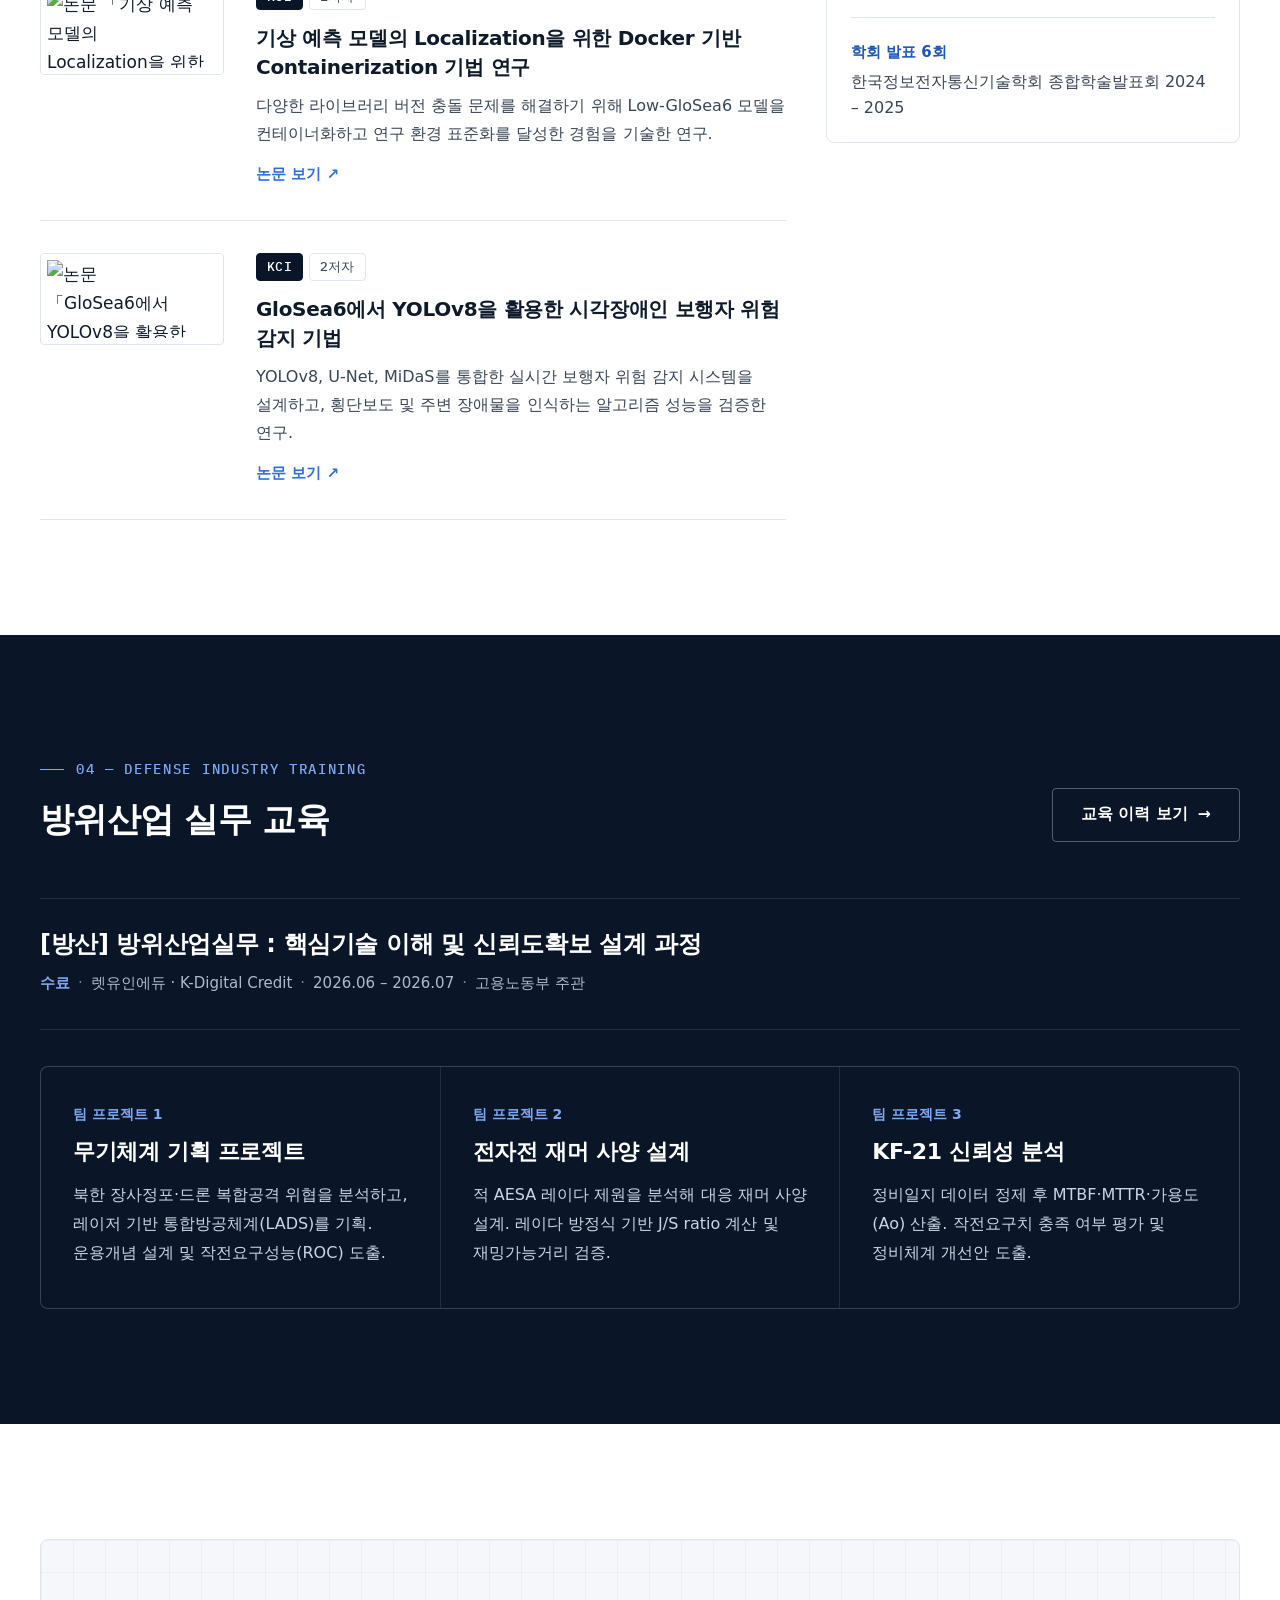
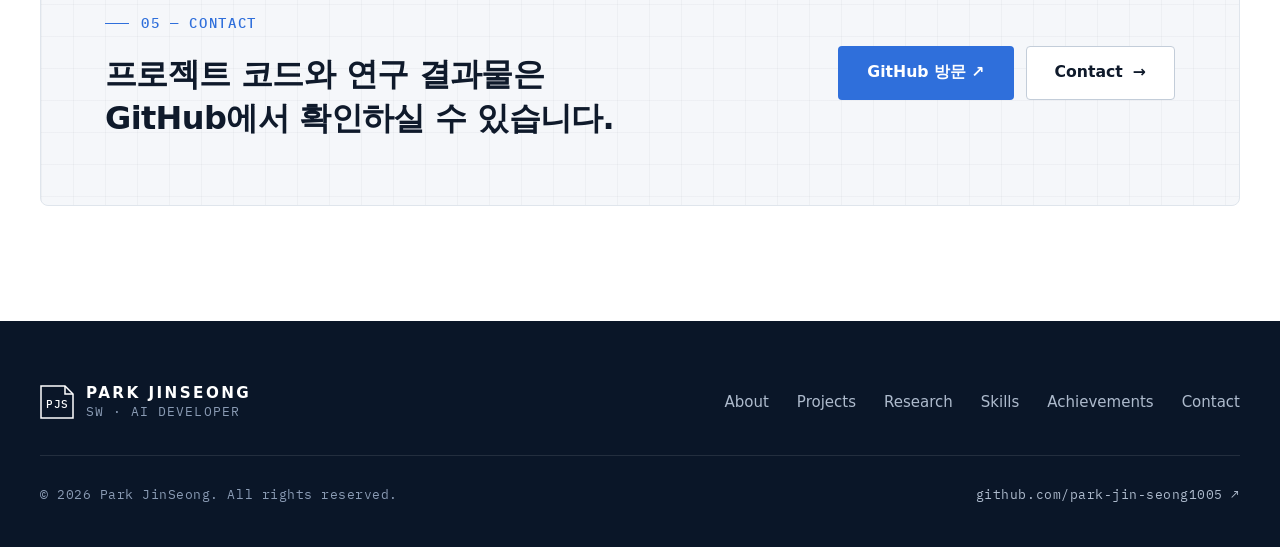
==== commit 6ff08904: "fix: align summary wording with source material - Docker: "resolved version conflicts" -> containeri" ====
--- a/index.html
+++ b/index.html
@@ -104,13 +104,13 @@
           </li>
           <li class="domain">
             <p class="domain-no">INFRA</p>
-            <p class="domain-title">재현 가능한 실행 환경</p>
-            <p class="domain-desc">Docker로 Low-GloSea6 모델을 컨테이너화해 라이브러리 버전 충돌 해결 · 연구 환경 표준화</p>
+            <p class="domain-title">실행 환경 표준화</p>
+            <p class="domain-desc">라이브러리 버전 충돌 문제 해결을 위해 Docker로 Low-GloSea6 모델을 컨테이너화, 연구 환경 표준화</p>
           </li>
           <li class="domain">
             <p class="domain-no">DEFENSE</p>
             <p class="domain-title">신뢰성 분석 · 무기체계</p>
-            <p class="domain-desc">KF-21 정비일지 기반 MTBF · MTTR · 가용도 산출, 전자전 재머 사양 설계 (방위산업실무 교육)</p>
+            <p class="domain-desc">KF-21 정비일지 기반 MTBF · MTTR · 가용도 산출, 전자전 재머 사양 설계 (방위산업실무 교육 팀 프로젝트)</p>
           </li>
           <li class="domain">
             <p class="domain-no">RESEARCH</p>
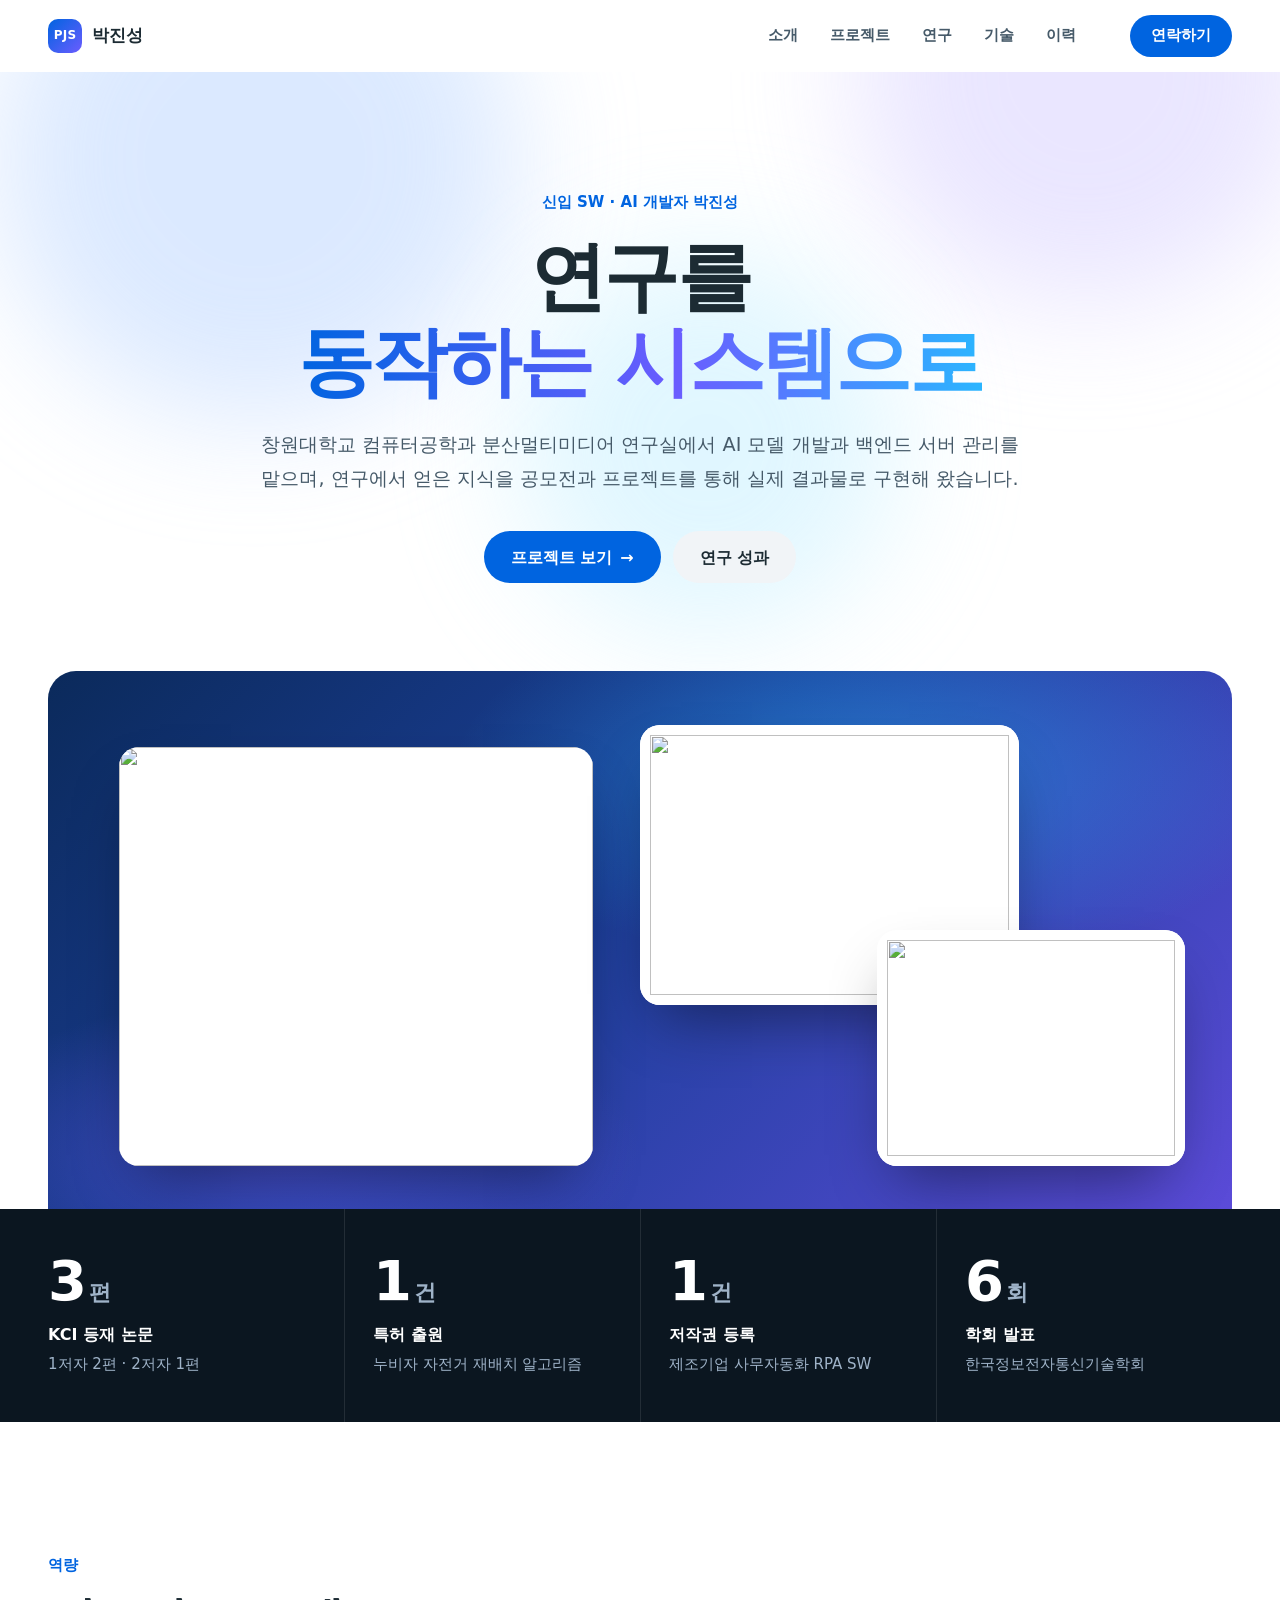
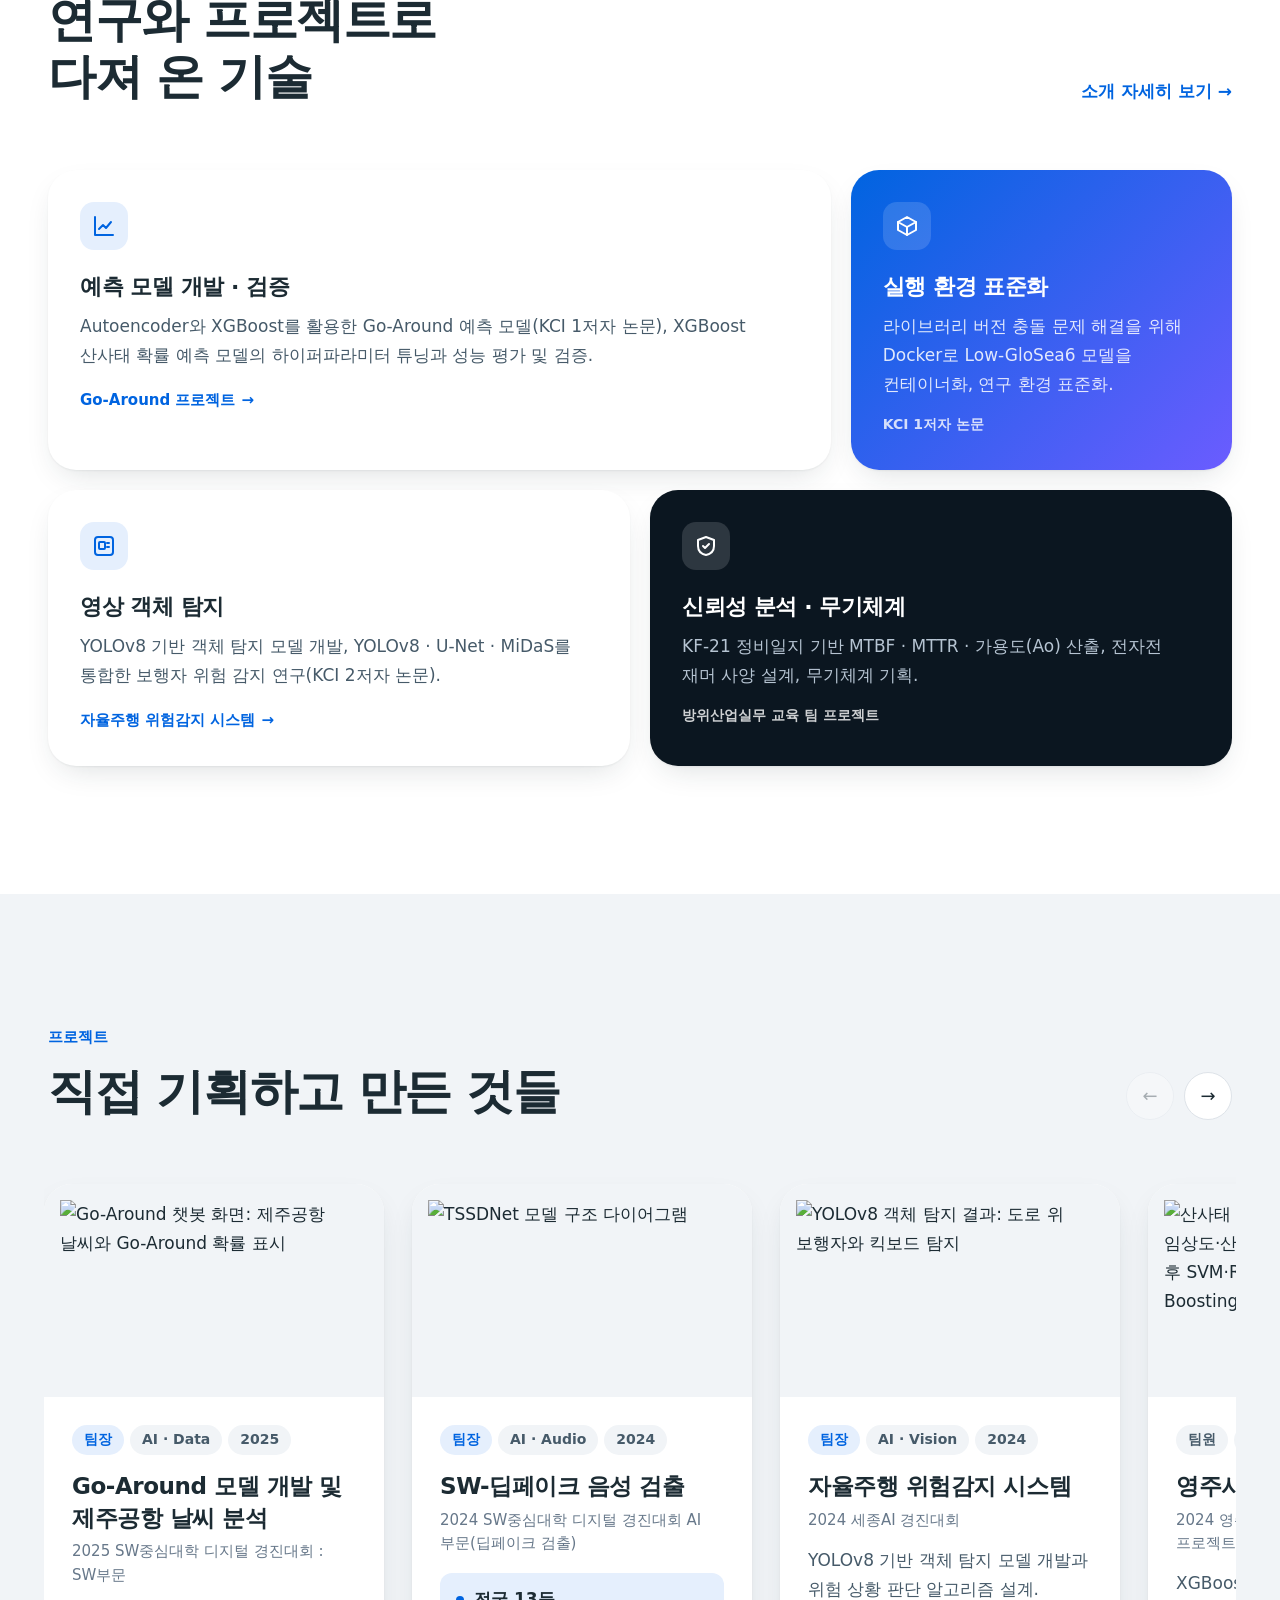
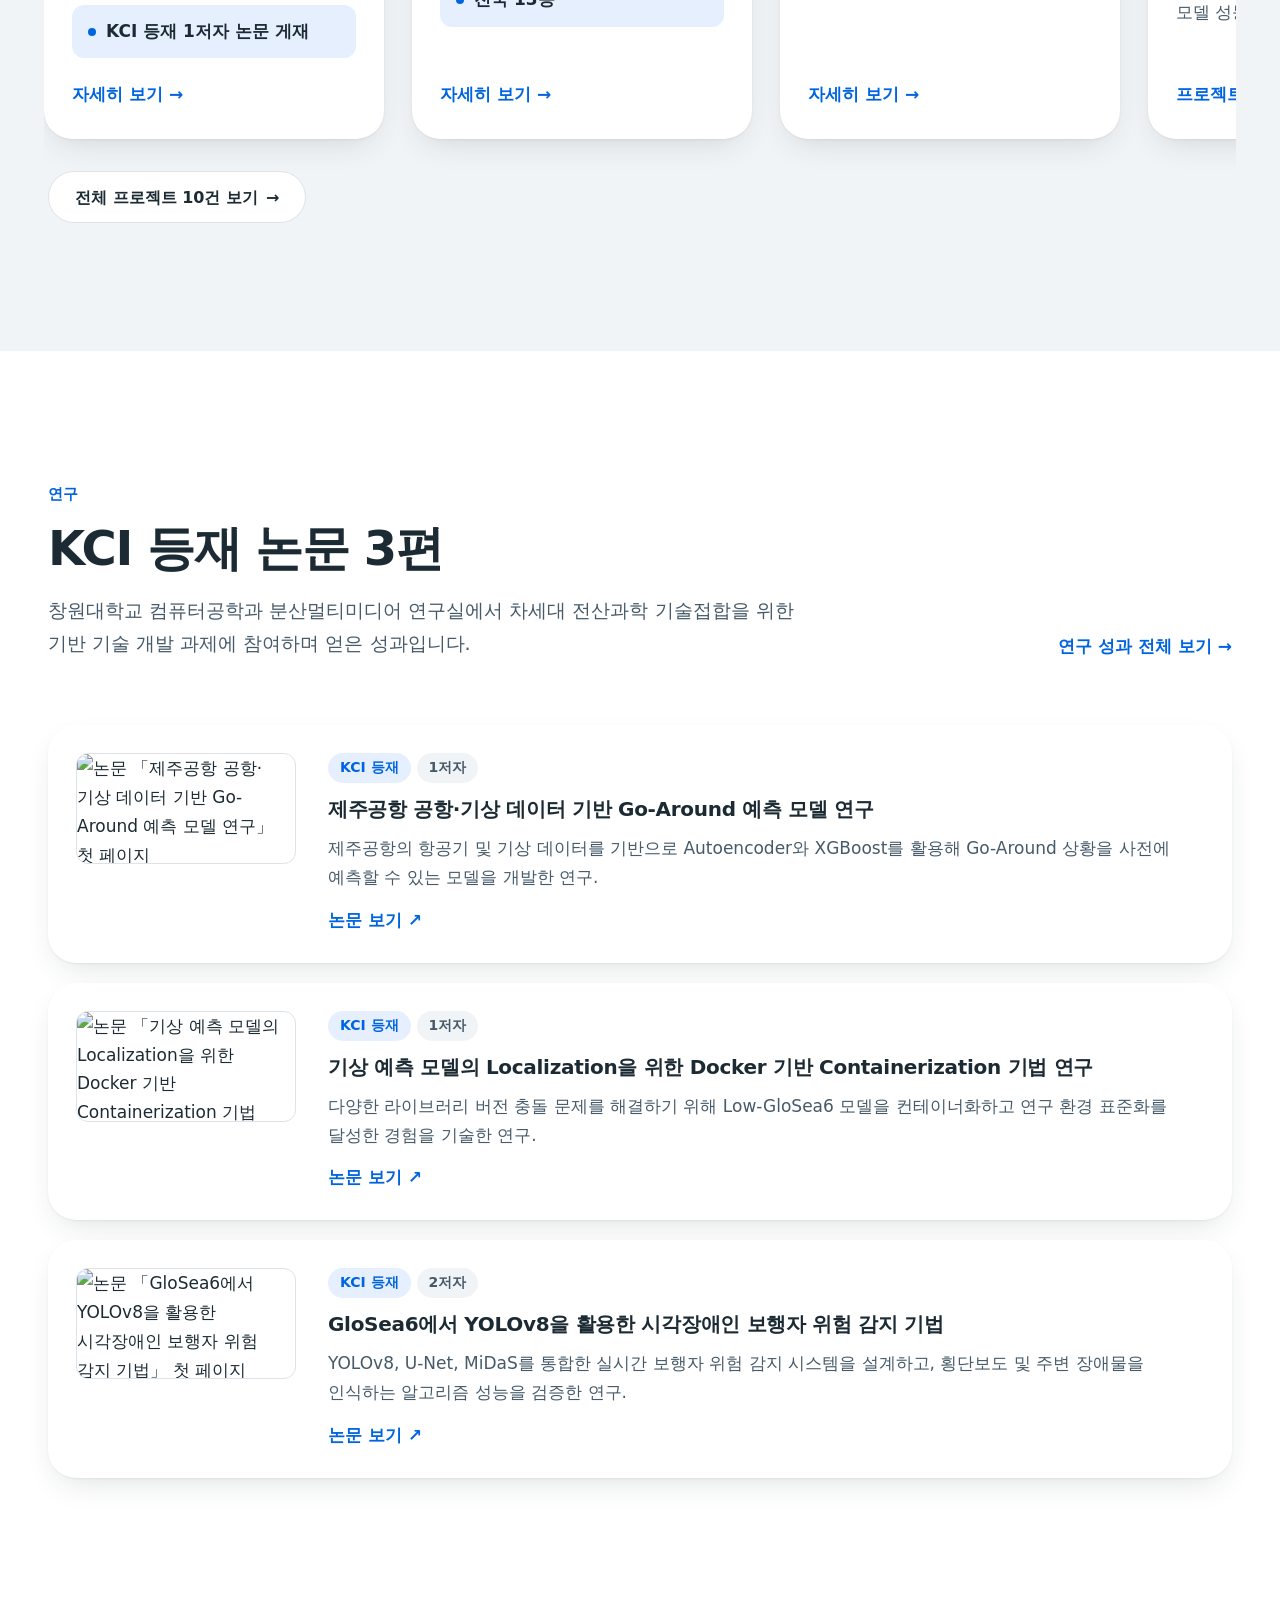
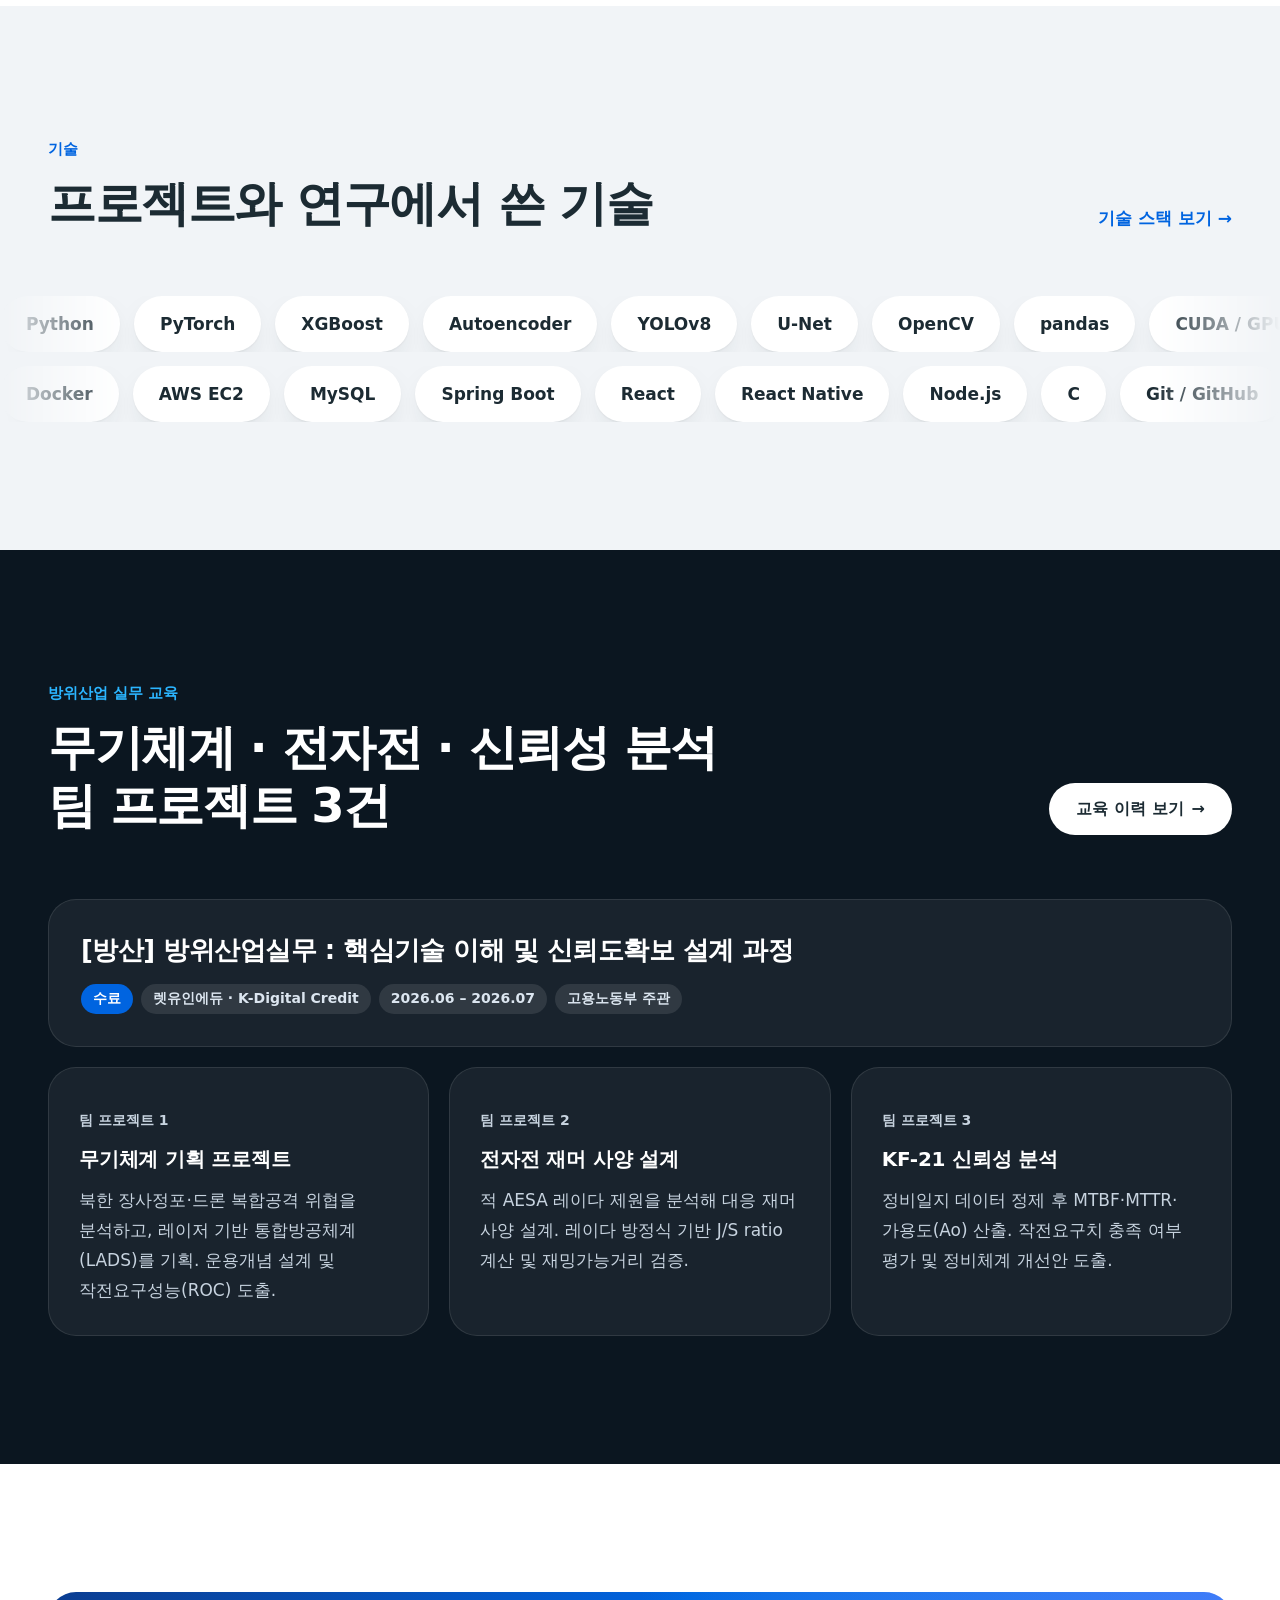
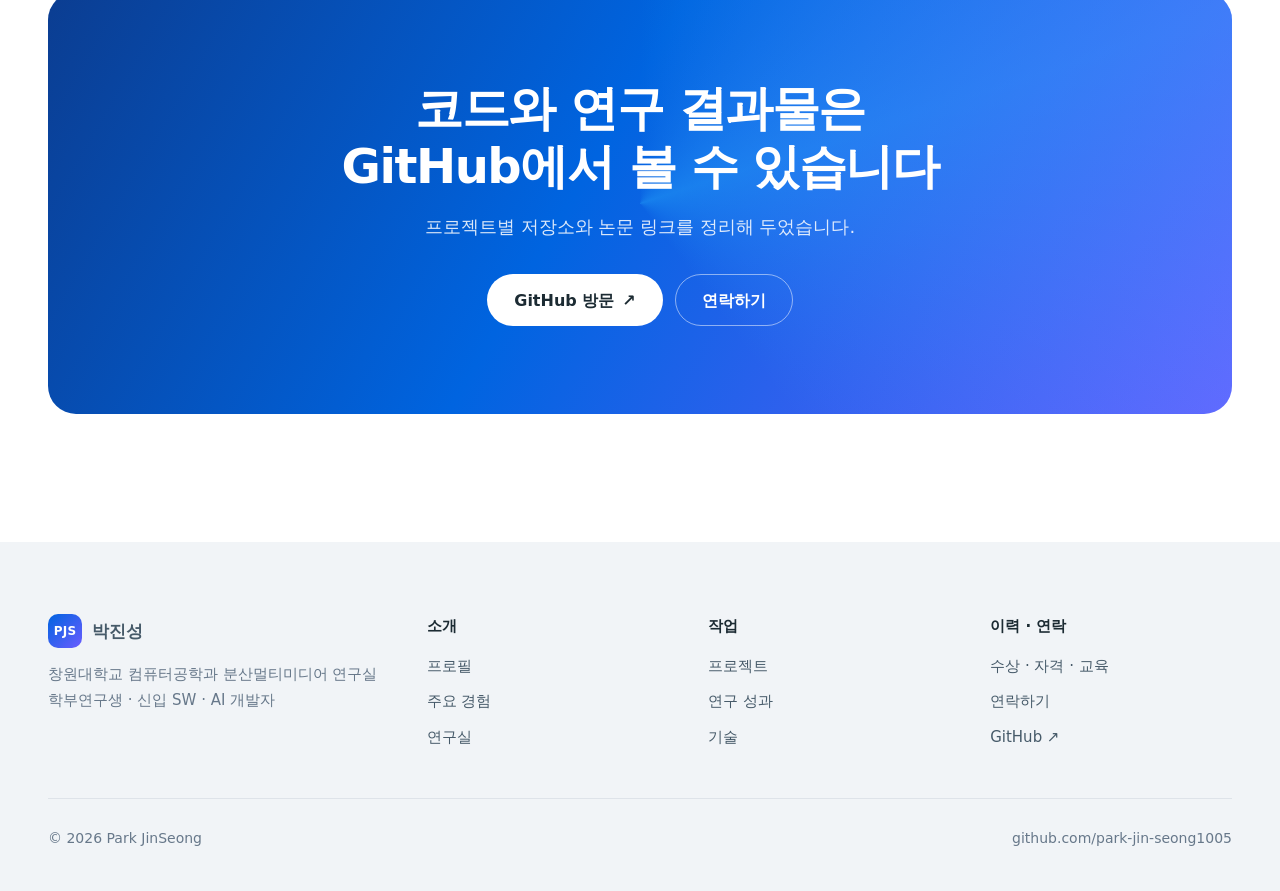
==== commit 9f687164: "feat: redesign portfolio as a corporate-style site with motion - White/soft-gray sections, large hea" ====
--- a/index.html
+++ b/index.html
@@ -3,15 +3,11 @@
 <head>
   <meta charset="UTF-8" />
   <meta name="viewport" content="width=device-width, initial-scale=1" />
-  <title>Park JinSeong | SW · AI Developer</title>
-  <meta name="description" content="SW · AI 개발자 박진성의 연구·프로젝트 포트폴리오" />
-
-  <!-- Fonts: Pretendard (본문) + IBM Plex Mono (라벨/숫자). 로드 실패 시 시스템 폰트로 대체 -->
+  <title>박진성 | SW · AI 개발자 포트폴리오</title>
+  <meta name="description" content="신입 SW · AI 개발자 박진성의 포트폴리오. 예측 모델 개발, 영상 객체 탐지, Docker 기반 실행 환경 표준화, 방위산업 실무 교육." />
+
   <link rel="preconnect" href="https://cdn.jsdelivr.net" crossorigin>
   <link rel="stylesheet" href="https://cdn.jsdelivr.net/gh/orioncactus/pretendard@v1.3.9/dist/web/variable/pretendardvariable-dynamic-subset.min.css">
-  <link rel="preconnect" href="https://fonts.googleapis.com">
-  <link rel="preconnect" href="https://fonts.gstatic.com" crossorigin>
-  <link href="https://fonts.googleapis.com/css2?family=IBM+Plex+Mono:wght@400;500&display=swap" rel="stylesheet">
 
   <script>document.documentElement.classList.add('js');</script>
   <link rel="stylesheet" href="style.css" />
@@ -19,439 +15,287 @@
 <body>
   <a class="skip-link" href="#main">본문으로 건너뛰기</a>
 
-  <!-- =========================
-       Header (공통)
-  ========================= -->
-  <header class="site-header" id="siteHeader">
-    <div class="container header-inner">
-      <a class="brand" href="index.html" aria-label="Park JinSeong 홈">
-        <svg class="brand-mark" viewBox="0 0 34 34" fill="none" aria-hidden="true">
-          <path d="M1 1h24l8 8v24H1z" stroke="currentColor" stroke-width="1.5"/>
-          <path d="M25 1v8h8" stroke="currentColor" stroke-width="1.5"/>
-          <text x="6" y="23" fill="currentColor" font-family="IBM Plex Mono, monospace" font-size="11" font-weight="500" letter-spacing=".5">PJS</text>
-        </svg>
-        <span class="brand-text">
-          <span class="brand-name">PARK JINSEONG</span>
-          <span class="brand-sub">SW · AI DEVELOPER</span>
-        </span>
-      </a>
-
-      <button class="nav-toggle" id="navToggle" type="button" aria-expanded="false" aria-controls="siteNav" aria-label="메뉴 열기">
-        <span class="nav-toggle-bars" aria-hidden="true"><span></span><span></span><span></span></span>
-      </button>
-
-      <nav class="nav" id="siteNav" aria-label="주 메뉴">
-        <ul class="nav-list">
-          <li><a href="index.html" aria-current="page">Home</a></li>
-          <li><a href="about.html">About</a></li>
-          <li><a href="projects.html">Projects</a></li>
-          <li><a href="research.html">Research</a></li>
-          <li><a href="skills.html">Skills</a></li>
-          <li><a href="achievements.html">Achievements</a></li>
-        </ul>
-        <a class="nav-cta" href="contact.html">Contact <span aria-hidden="true">→</span></a>
+  <header class="gnb" id="gnb">
+    <div class="wrap gnb-in">
+      <a class="logo" href="index.html" aria-label="박진성 포트폴리오 홈"><span class="logo-mark" aria-hidden="true">PJS</span><span>박진성</span></a>
+      <nav class="gnb-nav" id="gnbNav" aria-label="주 메뉴">
+        <a href="about.html">소개</a>
+        <a href="projects.html">프로젝트</a>
+        <a href="research.html">연구</a>
+        <a href="skills.html">기술</a>
+        <a href="achievements.html">이력</a>
+        <a class="m-only" href="contact.html">연락하기</a>
       </nav>
+      <a class="btn btn-primary btn-sm gnb-cta" href="contact.html">연락하기</a>
+      <button class="gnb-toggle" id="gnbToggle" type="button" aria-expanded="false" aria-controls="gnbNav" aria-label="메뉴 열기"><span></span></button>
     </div>
   </header>
 
   <main id="main">
-    <!-- =========================
-         Hero
-    ========================= -->
-    <section class="hero on-dark">
-      <!-- 장식용 기술 그래픽 (정적) -->
-      <svg class="hero-graphic" viewBox="0 0 600 600" fill="none" aria-hidden="true">
-        <g stroke="currentColor">
-          <circle cx="300" cy="300" r="286" stroke-opacity=".14"/>
-          <circle cx="300" cy="300" r="280" stroke-width="10" stroke-opacity=".12" stroke-dasharray="1.2 13.46"/>
-          <circle cx="300" cy="300" r="214" stroke-opacity=".10"/>
-          <circle cx="300" cy="300" r="142" stroke-opacity=".10" stroke-dasharray="3 6"/>
-          <circle cx="300" cy="300" r="70" stroke-opacity=".10"/>
-          <path d="M300 0v600M0 300h600" stroke-opacity=".09"/>
-          <path d="M98 98l404 404M502 98L98 502" stroke-opacity=".05"/>
-          <path d="M290 300h20M300 290v20" stroke-opacity=".35"/>
-          <path d="M300 300L452 148" stroke-opacity=".22"/>
-          <circle cx="452" cy="148" r="4" stroke-opacity=".45"/>
-        </g>
-        <g fill="currentColor" fill-opacity=".38" font-family="IBM Plex Mono, monospace" font-size="11" letter-spacing="1">
-          <text x="288" y="10">000</text>
-          <text x="572" y="296">090</text>
-          <text x="288" y="598">180</text>
-          <text x="4" y="296">270</text>
-        </g>
-      </svg>
-
-      <div class="container">
-        <div class="hero-content">
-          <span class="eyebrow">SW · AI Developer Portfolio</span>
-          <h1 class="hero-title">연구를 실제 시스템으로<br><em>구현하는</em> 개발자,<br>박진성입니다.</h1>
-          <p class="hero-lead">
-            창원대학교 컴퓨터공학과 분산멀티미디어 연구실에서 <strong>AI 모델 개발과 백엔드 서버 관리</strong>를 수행하며,
+    <!-- Hero -->
+    <section class="hero">
+      <div class="hero-bg" aria-hidden="true"><span class="blob b1"></span><span class="blob b2"></span><span class="blob b3"></span></div>
+      <div class="wrap">
+        <div class="hero-in">
+          <p class="kicker reveal">신입 SW · AI 개발자 박진성</p>
+          <h1 class="display">
+            <span class="line"><span>연구를</span></span>
+            <span class="line"><span class="grad-text">동작하는 시스템으로</span></span>
+          </h1>
+          <p class="lead reveal" style="--d:2">
+            창원대학교 컴퓨터공학과 분산멀티미디어 연구실에서 AI 모델 개발과 백엔드 서버 관리를 맡으며,
             연구에서 얻은 지식을 공모전과 프로젝트를 통해 실제 결과물로 구현해 왔습니다.
           </p>
+          <div class="hero-actions reveal" style="--d:3">
+            <a class="btn btn-primary" href="projects.html">프로젝트 보기 <span class="arr" aria-hidden="true">→</span></a>
+            <a class="btn btn-secondary" href="research.html">연구 성과</a>
+          </div>
+        </div>
+        <div class="hero-media reveal-scale" aria-hidden="true">
+          <div class="tile t1"><img src="images/Go_around.png" alt=""></div>
+          <div class="tile t2"><img src="images/SW_deepfake.png" alt=""></div>
+          <div class="tile t3"><img src="images/SEJONG.png" alt=""></div>
+        </div>
+      </div>
+    </section>
+
+    <!-- Stats -->
+    <section class="stats" aria-label="주요 성과">
+      <div class="wrap stats-in">
+        <div class="stat reveal"><p class="stat-v"><span data-count="3">3</span><small>편</small></p><p class="stat-k">KCI 등재 논문</p><p class="stat-d">1저자 2편 · 2저자 1편</p></div>
+        <div class="stat reveal" style="--d:1"><p class="stat-v"><span data-count="1">1</span><small>건</small></p><p class="stat-k">특허 출원</p><p class="stat-d">누비자 자전거 재배치 알고리즘</p></div>
+        <div class="stat reveal" style="--d:2"><p class="stat-v"><span data-count="1">1</span><small>건</small></p><p class="stat-k">저작권 등록</p><p class="stat-d">제조기업 사무자동화 RPA SW</p></div>
+        <div class="stat reveal" style="--d:3"><p class="stat-v"><span data-count="6">6</span><small>회</small></p><p class="stat-k">학회 발표</p><p class="stat-d">한국정보전자통신기술학회</p></div>
+      </div>
+    </section>
+
+    <!-- Capabilities -->
+    <section class="sec">
+      <div class="wrap">
+        <div class="sec-head">
+          <div class="reveal">
+            <span class="kicker">역량</span>
+            <h2 class="h-sec">연구와 프로젝트로<br>다져 온 기술</h2>
+          </div>
+          <a class="link-arrow reveal" href="about.html">소개 자세히 보기 <span class="arr" aria-hidden="true">→</span></a>
+        </div>
+
+        <div class="bento">
+          <article class="b-wide reveal">
+            <span class="b-icon" aria-hidden="true"><svg width="24" height="24" viewBox="0 0 24 24" fill="none" stroke="currentColor" stroke-width="2" stroke-linecap="round" stroke-linejoin="round"><path d="M3 3v18h18"/><path d="M7 15l4-4 3 3 5-6"/></svg></span>
+            <h3 class="b-title">예측 모델 개발 · 검증</h3>
+            <p class="b-desc">Autoencoder와 XGBoost를 활용한 Go-Around 예측 모델(KCI 1저자 논문), XGBoost 산사태 확률 예측 모델의 하이퍼파라미터 튜닝과 성능 평가 및 검증.</p>
+            <a class="b-ref link-arrow" href="projects/go-around.html">Go-Around 프로젝트 <span class="arr" aria-hidden="true">→</span></a>
+          </article>
+          <article class="b-narrow b-grad reveal" style="--d:1">
+            <span class="b-icon" aria-hidden="true"><svg width="24" height="24" viewBox="0 0 24 24" fill="none" stroke="currentColor" stroke-width="2" stroke-linecap="round" stroke-linejoin="round"><path d="M21 8l-9-5-9 5 9 5 9-5z"/><path d="M3 8v8l9 5 9-5V8"/><path d="M12 13v8"/></svg></span>
+            <h3 class="b-title">실행 환경 표준화</h3>
+            <p class="b-desc">라이브러리 버전 충돌 문제 해결을 위해 Docker로 Low-GloSea6 모델을 컨테이너화, 연구 환경 표준화.</p>
+            <span class="b-note">KCI 1저자 논문</span>
+          </article>
+          <article class="b-half reveal">
+            <span class="b-icon" aria-hidden="true"><svg width="24" height="24" viewBox="0 0 24 24" fill="none" stroke="currentColor" stroke-width="2" stroke-linecap="round" stroke-linejoin="round"><rect x="3" y="3" width="18" height="18" rx="3"/><rect x="7" y="8" width="6" height="7" rx="1"/><path d="M15 9h2M15 13h2"/></svg></span>
+            <h3 class="b-title">영상 객체 탐지</h3>
+            <p class="b-desc">YOLOv8 기반 객체 탐지 모델 개발, YOLOv8 · U-Net · MiDaS를 통합한 보행자 위험 감지 연구(KCI 2저자 논문).</p>
+            <a class="b-ref link-arrow" href="projects/sejong-ai.html">자율주행 위험감지 시스템 <span class="arr" aria-hidden="true">→</span></a>
+          </article>
+          <article class="b-half b-dark reveal" style="--d:1">
+            <span class="b-icon" aria-hidden="true"><svg width="24" height="24" viewBox="0 0 24 24" fill="none" stroke="currentColor" stroke-width="2" stroke-linecap="round" stroke-linejoin="round"><path d="M12 3l8 3v6c0 5-3.5 8-8 9-4.5-1-8-4-8-9V6l8-3z"/><path d="M9 12l2 2 4-4"/></svg></span>
+            <h3 class="b-title">신뢰성 분석 · 무기체계</h3>
+            <p class="b-desc">KF-21 정비일지 기반 MTBF · MTTR · 가용도(Ao) 산출, 전자전 재머 사양 설계, 무기체계 기획.</p>
+            <span class="b-note">방위산업실무 교육 팀 프로젝트</span>
+          </article>
+        </div>
+      </div>
+    </section>
+
+    <!-- Featured projects -->
+    <section class="sec sec-soft">
+      <div class="wrap carousel" data-carousel>
+        <div class="sec-head">
+          <div class="reveal">
+            <span class="kicker">프로젝트</span>
+            <h2 class="h-sec">직접 기획하고 만든 것들</h2>
+          </div>
+          <div class="car-btns reveal">
+            <button class="car-btn" type="button" data-prev aria-label="이전 프로젝트">←</button>
+            <button class="car-btn" type="button" data-next aria-label="다음 프로젝트">→</button>
+          </div>
+        </div>
+
+        <div class="track">
+          <article class="card reveal">
+            <div class="card-media"><img src="images/Go_around.png" alt="Go-Around 챗봇 화면: 제주공항 날씨와 Go-Around 확률 표시" loading="lazy"></div>
+            <div class="card-body">
+              <div class="card-tags"><span class="chip chip-blue">팀장</span><span class="chip">AI · Data</span><span class="chip">2025</span></div>
+              <h3 class="card-title"><a class="stretched" href="projects/go-around.html">Go-Around 모델 개발 및 제주공항 날씨 분석</a></h3>
+              <p class="card-ctx">2025 SW중심대학 디지털 경진대회 : SW부문</p>
+              <p class="card-result">KCI 등재 1저자 논문 게재</p>
+              <div class="card-foot"><span class="link-arrow">자세히 보기 <span class="arr" aria-hidden="true">→</span></span></div>
+            </div>
+          </article>
+          <article class="card reveal" style="--d:1">
+            <div class="card-media"><img src="images/SW_deepfake.png" alt="TSSDNet 모델 구조 다이어그램" loading="lazy"></div>
+            <div class="card-body">
+              <div class="card-tags"><span class="chip chip-blue">팀장</span><span class="chip">AI · Audio</span><span class="chip">2024</span></div>
+              <h3 class="card-title"><a class="stretched" href="projects/deepfake.html">SW-딥페이크 음성 검출</a></h3>
+              <p class="card-ctx">2024 SW중심대학 디지털 경진대회 AI 부문(딥페이크 검출)</p>
+              <p class="card-result">전국 13등</p>
+              <div class="card-foot"><span class="link-arrow">자세히 보기 <span class="arr" aria-hidden="true">→</span></span></div>
+            </div>
+          </article>
+          <article class="card reveal" style="--d:2">
+            <div class="card-media"><img src="images/SEJONG.png" alt="YOLOv8 객체 탐지 결과: 도로 위 보행자와 킥보드 탐지" loading="lazy"></div>
+            <div class="card-body">
+              <div class="card-tags"><span class="chip chip-blue">팀장</span><span class="chip">AI · Vision</span><span class="chip">2024</span></div>
+              <h3 class="card-title"><a class="stretched" href="projects/sejong-ai.html">자율주행 위험감지 시스템</a></h3>
+              <p class="card-ctx">2024 세종AI 경진대회</p>
+              <p class="card-desc">YOLOv8 기반 객체 탐지 모델 개발과 위험 상황 판단 알고리즘 설계.</p>
+              <div class="card-foot"><span class="link-arrow">자세히 보기 <span class="arr" aria-hidden="true">→</span></span></div>
+            </div>
+          </article>
+          <article class="card reveal" style="--d:3">
+            <div class="card-media"><img src="images/영주시.png" alt="산사태 예측 파이프라인: 기상·토양도·임상도·산사태 이력 데이터 통합, 전처리 후 SVM·Random Forest·Gradient Boosting 모델링" loading="lazy"></div>
+            <div class="card-body">
+              <div class="card-tags"><span class="chip">팀원</span><span class="chip">Data · AI</span><span class="chip">2024</span></div>
+              <h3 class="card-title"><a class="stretched" href="projects.html#p-landslide">영주시 산사태 확률 분석</a></h3>
+              <p class="card-ctx">2024 영주시 산사태 발생 확률 예측 프로젝트</p>
+              <p class="card-desc">XGBoost 모델 하이퍼파라미터 튜닝, 모델 성능 평가 및 검증.</p>
+              <div class="card-foot"><span class="link-arrow">프로젝트 목록에서 보기 <span class="arr" aria-hidden="true">→</span></span></div>
+            </div>
+          </article>
+          <article class="card reveal" style="--d:4">
+            <div class="card-media"><img src="images/국방.png" alt="국방부 군대앱 화면: 로그인, 관리자 화면, 결식 확인 QR코드 화면" loading="lazy"></div>
+            <div class="card-body">
+              <div class="card-tags"><span class="chip">팀원</span><span class="chip">App · Web</span><span class="chip">2024</span></div>
+              <h3 class="card-title"><a class="stretched" href="projects.html#p-army">국방부 군대앱</a></h3>
+              <p class="card-ctx">2024 국방부 군대앱(식단, PX 정보 제공) 개발</p>
+              <p class="card-desc">React Native 프론트엔드, Node.js 백엔드 API, MySQL 데이터 연동.</p>
+              <div class="card-foot"><span class="link-arrow">프로젝트 목록에서 보기 <span class="arr" aria-hidden="true">→</span></span></div>
+            </div>
+          </article>
+        </div>
+        <p class="reveal"><a class="btn btn-outline" href="projects.html">전체 프로젝트 10건 보기 <span class="arr" aria-hidden="true">→</span></a></p>
+      </div>
+    </section>
+
+    <!-- Research -->
+    <section class="sec">
+      <div class="wrap">
+        <div class="sec-head">
+          <div class="reveal">
+            <span class="kicker">연구</span>
+            <h2 class="h-sec">KCI 등재 논문 3편</h2>
+            <p class="lead">창원대학교 컴퓨터공학과 분산멀티미디어 연구실에서 차세대 전산과학 기술접합을 위한 기반 기술 개발 과제에 참여하며 얻은 성과입니다.</p>
+          </div>
+          <a class="link-arrow reveal" href="research.html">연구 성과 전체 보기 <span class="arr" aria-hidden="true">→</span></a>
+        </div>
+
+        <article class="paper reveal">
+          <div class="paper-thumb"><img src="images/goaround-paper.png" alt="논문 「제주공항 공항·기상 데이터 기반 Go-Around 예측 모델 연구」 첫 페이지" loading="lazy"></div>
+          <div>
+            <div class="card-tags"><span class="chip chip-blue">KCI 등재</span><span class="chip">1저자</span></div>
+            <h3 class="paper-title">제주공항 공항·기상 데이터 기반 Go-Around 예측 모델 연구</h3>
+            <p class="paper-desc">제주공항의 항공기 및 기상 데이터를 기반으로 Autoencoder와 XGBoost를 활용해 Go-Around 상황을 사전에 예측할 수 있는 모델을 개발한 연구.</p>
+            <a class="link-arrow" href="https://www.kci.go.kr/kciportal/ci/sereArticleSearch/ciSereArtiView.kci?sereArticleSearchBean.artiId=ART003239448" target="_blank" rel="noopener">논문 보기 <span class="arr" aria-hidden="true">↗</span></a>
+          </div>
+        </article>
+        <article class="paper reveal">
+          <div class="paper-thumb"><img src="images/docker-paper.png" alt="논문 「기상 예측 모델의 Localization을 위한 Docker 기반 Containerization 기법 연구」 첫 페이지" loading="lazy"></div>
+          <div>
+            <div class="card-tags"><span class="chip chip-blue">KCI 등재</span><span class="chip">1저자</span></div>
+            <h3 class="paper-title">기상 예측 모델의 Localization을 위한 Docker 기반 Containerization 기법 연구</h3>
+            <p class="paper-desc">다양한 라이브러리 버전 충돌 문제를 해결하기 위해 Low-GloSea6 모델을 컨테이너화하고 연구 환경 표준화를 달성한 경험을 기술한 연구.</p>
+            <a class="link-arrow" href="https://koreascience.or.kr/article/JAKO202405557060542.page" target="_blank" rel="noopener">논문 보기 <span class="arr" aria-hidden="true">↗</span></a>
+          </div>
+        </article>
+        <article class="paper reveal">
+          <div class="paper-thumb"><img src="images/vision-paper.png" alt="논문 「GloSea6에서 YOLOv8을 활용한 시각장애인 보행자 위험 감지 기법」 첫 페이지" loading="lazy"></div>
+          <div>
+            <div class="card-tags"><span class="chip chip-blue">KCI 등재</span><span class="chip">2저자</span></div>
+            <h3 class="paper-title">GloSea6에서 YOLOv8을 활용한 시각장애인 보행자 위험 감지 기법</h3>
+            <p class="paper-desc">YOLOv8, U-Net, MiDaS를 통합한 실시간 보행자 위험 감지 시스템을 설계하고, 횡단보도 및 주변 장애물을 인식하는 알고리즘 성능을 검증한 연구.</p>
+            <a class="link-arrow" href="https://doi.org/10.17661/jkiiect.2024.17.6.451" target="_blank" rel="noopener">논문 보기 <span class="arr" aria-hidden="true">↗</span></a>
+          </div>
+        </article>
+      </div>
+    </section>
+
+    <!-- Tech marquee -->
+    <section class="sec sec-soft">
+      <div class="wrap">
+        <div class="sec-head">
+          <div class="reveal">
+            <span class="kicker">기술</span>
+            <h2 class="h-sec">프로젝트와 연구에서 쓴 기술</h2>
+          </div>
+          <a class="link-arrow reveal" href="skills.html">기술 스택 보기 <span class="arr" aria-hidden="true">→</span></a>
+        </div>
+      </div>
+      <div class="marquee" aria-label="사용 기술">
+        <div class="marquee-track">
+          <span>Python</span><span>PyTorch</span><span>XGBoost</span><span>Autoencoder</span><span>YOLOv8</span><span>U-Net</span><span>OpenCV</span><span>pandas</span><span>CUDA / GPU</span>
+          <span aria-hidden="true">Python</span><span aria-hidden="true">PyTorch</span><span aria-hidden="true">XGBoost</span><span aria-hidden="true">Autoencoder</span><span aria-hidden="true">YOLOv8</span><span aria-hidden="true">U-Net</span><span aria-hidden="true">OpenCV</span><span aria-hidden="true">pandas</span><span aria-hidden="true">CUDA / GPU</span>
+        </div>
+      </div>
+      <div class="marquee rev" aria-label="사용 기술">
+        <div class="marquee-track">
+          <span>Docker</span><span>AWS EC2</span><span>MySQL</span><span>Spring Boot</span><span>React</span><span>React Native</span><span>Node.js</span><span>C</span><span>Git / GitHub</span>
+          <span aria-hidden="true">Docker</span><span aria-hidden="true">AWS EC2</span><span aria-hidden="true">MySQL</span><span aria-hidden="true">Spring Boot</span><span aria-hidden="true">React</span><span aria-hidden="true">React Native</span><span aria-hidden="true">Node.js</span><span aria-hidden="true">C</span><span aria-hidden="true">Git / GitHub</span>
+        </div>
+      </div>
+    </section>
+
+    <!-- Defense training -->
+    <section class="sec sec-dark">
+      <div class="wrap">
+        <div class="sec-head">
+          <div class="reveal">
+            <span class="kicker">방위산업 실무 교육</span>
+            <h2 class="h-sec">무기체계 · 전자전 · 신뢰성 분석<br>팀 프로젝트 3건</h2>
+          </div>
+          <a class="btn btn-white reveal" href="achievements.html#education">교육 이력 보기 <span class="arr" aria-hidden="true">→</span></a>
+        </div>
+        <!-- 교육기관 · 과정명 · 기간 · 주관은 기존 사이트 기재 내용 기준 (수료증 대조 필요) -->
+        <div class="course reveal">
+          <h3>[방산] 방위산업실무 : 핵심기술 이해 및 신뢰도확보 설계 과정</h3>
+          <div class="course-meta"><span class="chip chip-blue">수료</span><span class="chip">렛유인에듀 · K-Digital Credit</span><span class="chip">2026.06 – 2026.07</span><span class="chip">고용노동부 주관</span></div>
+        </div>
+        <div class="tp-grid">
+          <article class="tp reveal"><p class="tp-k">팀 프로젝트 1</p><h4>무기체계 기획 프로젝트</h4><p>북한 장사정포·드론 복합공격 위협을 분석하고, 레이저 기반 통합방공체계(LADS)를 기획. 운용개념 설계 및 작전요구성능(ROC) 도출.</p></article>
+          <article class="tp reveal" style="--d:1"><p class="tp-k">팀 프로젝트 2</p><h4>전자전 재머 사양 설계</h4><p>적 AESA 레이다 제원을 분석해 대응 재머 사양 설계. 레이다 방정식 기반 J/S ratio 계산 및 재밍가능거리 검증.</p></article>
+          <article class="tp reveal" style="--d:2"><p class="tp-k">팀 프로젝트 3</p><h4>KF-21 신뢰성 분석</h4><p>정비일지 데이터 정제 후 MTBF·MTTR·가용도(Ao) 산출. 작전요구치 충족 여부 평가 및 정비체계 개선안 도출.</p></article>
+        </div>
+      </div>
+    </section>
+
+    <!-- CTA -->
+    <section class="sec">
+      <div class="wrap">
+        <div class="cta-band reveal-scale">
+          <h2 class="h-sec">코드와 연구 결과물은<br>GitHub에서 볼 수 있습니다</h2>
+          <p>프로젝트별 저장소와 논문 링크를 정리해 두었습니다.</p>
           <div class="hero-actions">
-            <a class="btn btn-primary" href="projects.html">프로젝트 보기 <span class="arrow" aria-hidden="true">→</span></a>
-            <a class="btn btn-ghost-dark" href="research.html">연구 성과 <span class="arrow" aria-hidden="true">→</span></a>
-          </div>
-        </div>
-
-        <!-- 핵심 기술 경험: 아래 섹션과 상세 페이지의 기존 내용을 요약한 색인 -->
-        <ul class="domains" aria-label="핵심 기술 경험">
-          <li class="domain">
-            <p class="domain-no">AI · DATA</p>
-            <p class="domain-title">예측 모델 개발 · 검증</p>
-            <p class="domain-desc">Autoencoder · XGBoost 기반 Go-Around 예측 모델(KCI 1저자), 산사태 확률 예측 모델 성능 검증</p>
-          </li>
-          <li class="domain">
-            <p class="domain-no">INFRA</p>
-            <p class="domain-title">실행 환경 표준화</p>
-            <p class="domain-desc">라이브러리 버전 충돌 문제 해결을 위해 Docker로 Low-GloSea6 모델을 컨테이너화, 연구 환경 표준화</p>
-          </li>
-          <li class="domain">
-            <p class="domain-no">DEFENSE</p>
-            <p class="domain-title">신뢰성 분석 · 무기체계</p>
-            <p class="domain-desc">KF-21 정비일지 기반 MTBF · MTTR · 가용도 산출, 전자전 재머 사양 설계 (방위산업실무 교육 팀 프로젝트)</p>
-          </li>
-          <li class="domain">
-            <p class="domain-no">RESEARCH</p>
-            <p class="domain-title">연구 성과</p>
-            <p class="domain-desc">KCI 논문 3편 · 특허 출원 1건 · 저작권 등록 1건 · 학회 발표 6회</p>
-          </li>
-        </ul>
-      </div>
-    </section>
-
-    <!-- =========================
-         Profile
-    ========================= -->
-    <section class="profile" aria-labelledby="profileTitle">
-      <div class="container profile-grid">
-        <figure class="portrait reveal">
-          <div class="portrait-mat">
-            <div class="portrait-frame">
-              <img src="images/profile.jpg" alt="박진성 프로필 사진" width="160" height="200">
-            </div>
-          </div>
-        </figure>
-
-        <div class="reveal">
-          <span class="eyebrow">Profile</span>
-          <div class="profile-name-row">
-            <h2 class="profile-name" id="profileTitle">박진성</h2>
-            <span class="profile-en">Park JinSeong</span>
-          </div>
-          <p class="profile-role">신입 SW AI 개발자</p>
-
-          <table class="info-table">
-            <tbody>
-              <tr>
-                <th scope="row"><span class="label">Affiliation</span>소속</th>
-                <td>창원대학교 컴퓨터공학과 분산멀티미디어 연구실 학부연구생</td>
-              </tr>
-              <tr>
-                <th scope="row"><span class="label">Period</span>연구 활동 기간</th>
-                <td><span class="mono">2022.05 – 현재</span></td>
-              </tr>
-              <tr>
-                <th scope="row"><span class="label">Work</span>주요 업무</th>
-                <td>
-                  <ul class="bullet-list">
-                    <li>차세대 전산과학 기술접합을 위한 기반 기술 개발 과제 참여</li>
-                    <li>백엔드 서버 관리 및 AI 모델 개발</li>
-                  </ul>
-                </td>
-              </tr>
-              <tr>
-                <th scope="row"><span class="label">Training</span>교육 이력</th>
-                <td>
-                  [방산] 방위산업실무 : 핵심기술 이해 및 신뢰도확보 설계 과정 수료
-                  <span class="info-sub">렛유인에듀 · K-Digital Credit · 2026.06 – 2026.07 · 고용노동부 주관</span>
-                </td>
-              </tr>
-            </tbody>
-          </table>
-        </div>
-      </div>
-    </section>
-
-    <!-- =========================
-         Key metrics
-    ========================= -->
-    <section class="metrics" aria-label="주요 성과 지표">
-      <div class="container">
-        <div class="panel-grid">
-          <div class="metric reveal">
-            <div class="metric-top"><span class="label">Publications</span></div>
-            <p class="metric-value">3<small>편</small></p>
-            <p class="metric-desc"><b>KCI 등재 논문</b>1저자 2편 · 2저자 1편</p>
-          </div>
-          <div class="metric reveal">
-            <div class="metric-top"><span class="label">Patent</span></div>
-            <p class="metric-value">1<small>건</small></p>
-            <p class="metric-desc"><b>특허 출원</b>누비자 자전거 재배치 알고리즘</p>
-          </div>
-          <div class="metric reveal">
-            <div class="metric-top"><span class="label">Copyright</span></div>
-            <p class="metric-value">1<small>건</small></p>
-            <p class="metric-desc"><b>저작권 등록</b>제조기업 사무자동화 RPA SW</p>
-          </div>
-          <div class="metric reveal">
-            <div class="metric-top"><span class="label">Presentations</span></div>
-            <p class="metric-value">6<small>회</small></p>
-            <p class="metric-desc"><b>학회 발표</b>한국정보전자통신기술학회</p>
-          </div>
-        </div>
-      </div>
-    </section>
-
-    <!-- =========================
-         Introduction
-    ========================= -->
-    <section class="section">
-      <div class="container intro-grid">
-        <div class="reveal">
-          <span class="eyebrow">01 — Introduction</span>
-          <h2 class="section-title">아이디어에 머무르지 않고<br>결과물로 증명합니다.</h2>
-        </div>
-        <div class="reveal">
-          <blockquote class="intro-quote">“지금 자면 꿈을 꿀 수 있지만 지금 노력하면 꿈을 이룰 수 있다.”</blockquote>
-          <p class="intro-body">
-            저는 연구에서 얻은 지식을 실제 상황에 연결하기 위해 연구실 동기들과 함께 공모전에 참여하며,
-            팀을 이끌어 AI 모델 및 소프트웨어를 개발하고 계획을 실행하는 과정을 즐깁니다.
-            단순히 아이디어에 머무르지 않고 결과물로 구현해내는 과정에서 성취감을 느끼며,
-            스프린트를 통해 더 큰 성과를 만들어내는 것을 중요하게 생각합니다.
-          </p>
-          <p class="intro-more"><a class="text-link" href="about.html">About 자세히 보기 <span aria-hidden="true">→</span></a></p>
-        </div>
-      </div>
-    </section>
-
-    <!-- =========================
-         Featured projects
-    ========================= -->
-    <section class="section section-alt">
-      <div class="container">
-        <div class="section-head reveal">
-          <div>
-            <span class="eyebrow">02 — Featured Projects</span>
-            <h2 class="section-title">대표 프로젝트</h2>
-            <p class="section-desc">팀장으로 기획부터 데이터 전처리, 모델 설계·학습까지 수행한 AI 프로젝트입니다.</p>
-          </div>
-          <a class="text-link" href="projects.html">전체 프로젝트 10건 <span aria-hidden="true">→</span></a>
-        </div>
-
-        <div class="project-grid project-grid--featured">
-          <article class="project-card reveal">
-            <figure class="project-figure">
-              <img src="images/Go_around.png" alt="Go-Around 챗봇 화면: 제주공항 날씨와 Go-Around 확률 표시" loading="lazy">
-            </figure>
-            <div class="project-body">
-              <h3 class="project-title">Go-Around 모델 개발 및 제주공항 날씨 분석</h3>
-              <p class="project-context">2025 SW중심대학 디지털 경진대회 : SW부문</p>
-              <p class="project-meta"><span class="role">팀장</span><span>2025.05 – 2025.07</span><span>AI · Data</span></p>
-              <p class="project-desc">제주공항 날씨 데이터 및 항공 데이터를 기반으로 항공기 Go-Around 상황 예측 모델 개발. PyTorch와 데이터 시각화 활용.</p>
-              <p class="project-result"><span class="k">성과</span>KCI 등재 1저자 논문 게재</p>
-              <dl class="spec-list">
-                <div><dt class="k">수행 내용</dt><dd>기획 및 팀 관리, 데이터 수집/전처리, 모델 설계·학습, 성능 최적화</dd></div>
-                <div><dt class="k">기술</dt><dd><ul class="tags"><li>Python</li><li>PyTorch</li><li>Autoencoder</li><li>XGBoost</li></ul></dd></div>
-              </dl>
-              <div class="project-actions">
-                <a class="primary" href="projects/go-around.html">상세 보기 <span aria-hidden="true">→</span></a>
-                <a class="secondary" href="https://github.com/park-jin-seong1005/Go-around" target="_blank" rel="noopener">GitHub ↗</a>
-              </div>
-            </div>
-          </article>
-
-          <article class="project-card reveal">
-            <figure class="project-figure">
-              <img src="images/SW_deepfake.png" alt="TSSDNet 모델 구조 다이어그램" loading="lazy">
-            </figure>
-            <div class="project-body">
-              <h3 class="project-title">SW-딥페이크 음성 검출</h3>
-              <p class="project-context">2024 SW중심대학 디지털 경진대회 AI 부문(딥페이크 검출)</p>
-              <p class="project-meta"><span class="role">팀장</span><span>2024</span><span>AI · Audio</span></p>
-              <p class="project-desc">딥러닝 기반 음성 딥페이크 검출 프로젝트. PyTorch 및 GPU 환경 사용, 데이터 전처리와 모델 학습 진행.</p>
-              <p class="project-result"><span class="k">성과</span>전국 13등</p>
-              <dl class="spec-list">
-                <div><dt class="k">수행 내용</dt><dd>계획 수립, 데이터 전처리, 모델 설계·학습, 성능 평가 및 최적화</dd></div>
-                <div><dt class="k">기술</dt><dd><ul class="tags"><li>Python</li><li>PyTorch</li><li>GPU</li><li>Tssdnet</li></ul></dd></div>
-              </dl>
-              <div class="project-actions">
-                <a class="primary" href="projects/deepfake.html">상세 보기 <span aria-hidden="true">→</span></a>
-                <a class="secondary" href="https://github.com/park-jin-seong1005/SW---Deepfake-2024-/tree/master" target="_blank" rel="noopener">GitHub ↗</a>
-              </div>
-            </div>
-          </article>
-
-          <article class="project-card reveal">
-            <figure class="project-figure">
-              <img src="images/SEJONG.png" alt="YOLOv8 객체 탐지 결과: 도로 위 보행자와 킥보드 탐지" loading="lazy">
-            </figure>
-            <div class="project-body">
-              <h3 class="project-title">자율주행 위험감지 시스템</h3>
-              <p class="project-context">2024 세종AI 경진대회</p>
-              <p class="project-meta"><span class="role">팀장</span><span>2024</span><span>AI · Vision</span></p>
-              <p class="project-desc">자율주행 차량 위험 감지 모델 개발, 영상 데이터 기반 객체 탐지 및 위험 상황 예측. PyTorch와 OpenCV 활용.</p>
-              <dl class="spec-list">
-                <div><dt class="k">수행 내용</dt><dd>기획 및 일정 관리, YOLOv8 객체 탐지 모델 개발, 위험 판단 알고리즘 설계</dd></div>
-                <div><dt class="k">기술</dt><dd><ul class="tags"><li>Python</li><li>PyTorch</li><li>OpenCV</li><li>YOLOv8</li><li>U-Net</li></ul></dd></div>
-              </dl>
-              <div class="project-actions">
-                <a class="primary" href="projects/sejong-ai.html">상세 보기 <span aria-hidden="true">→</span></a>
-                <a class="secondary" href="https://github.com/park-jin-seong1005/Sejong-AI" target="_blank" rel="noopener">GitHub ↗</a>
-              </div>
-            </div>
-          </article>
-        </div>
-      </div>
-    </section>
-
-    <!-- =========================
-         Research
-    ========================= -->
-    <section class="section">
-      <div class="container">
-        <div class="section-head reveal">
-          <div>
-            <span class="eyebrow">03 — Research</span>
-            <h2 class="section-title">연구 성과</h2>
-            <p class="section-desc">창원대학교 컴퓨터공학과 분산멀티미디어 연구실에서 차세대 전산과학 기술접합을 위한 기반 기술 개발 과제에 참여하며 얻은 성과입니다.</p>
-          </div>
-          <a class="text-link" href="research.html">연구 성과 전체 보기 <span aria-hidden="true">→</span></a>
-        </div>
-
-        <div class="research-layout">
-          <ol class="paper-list">
-            <li class="paper reveal">
-              <div class="paper-thumb"><img src="images/goaround-paper.png" alt="논문 「제주공항 공항·기상 데이터 기반 Go-Around 예측 모델 연구」 첫 페이지" loading="lazy"></div>
-              <div>
-                <div class="paper-badges"><span class="badge badge-solid">KCI</span><span class="badge">1저자</span></div>
-                <h3 class="paper-title">제주공항 공항·기상 데이터 기반 Go-Around 예측 모델 연구</h3>
-                <p class="paper-desc">제주공항의 항공기 및 기상 데이터를 기반으로 Autoencoder와 XGBoost를 활용해 Go-Around 상황을 사전에 예측할 수 있는 모델을 개발한 연구.</p>
-                <a class="paper-link" href="https://www.kci.go.kr/kciportal/ci/sereArticleSearch/ciSereArtiView.kci?sereArticleSearchBean.artiId=ART003239448" target="_blank" rel="noopener">논문 보기 ↗</a>
-              </div>
-            </li>
-            <li class="paper reveal">
-              <div class="paper-thumb"><img src="images/docker-paper.png" alt="논문 「기상 예측 모델의 Localization을 위한 Docker 기반 Containerization 기법 연구」 첫 페이지" loading="lazy"></div>
-              <div>
-                <div class="paper-badges"><span class="badge badge-solid">KCI</span><span class="badge">1저자</span></div>
-                <h3 class="paper-title">기상 예측 모델의 Localization을 위한 Docker 기반 Containerization 기법 연구</h3>
-                <p class="paper-desc">다양한 라이브러리 버전 충돌 문제를 해결하기 위해 Low-GloSea6 모델을 컨테이너화하고 연구 환경 표준화를 달성한 경험을 기술한 연구.</p>
-                <a class="paper-link" href="https://koreascience.or.kr/article/JAKO202405557060542.page" target="_blank" rel="noopener">논문 보기 ↗</a>
-              </div>
-            </li>
-            <li class="paper reveal">
-              <div class="paper-thumb"><img src="images/vision-paper.png" alt="논문 「GloSea6에서 YOLOv8을 활용한 시각장애인 보행자 위험 감지 기법」 첫 페이지" loading="lazy"></div>
-              <div>
-                <div class="paper-badges"><span class="badge badge-solid">KCI</span><span class="badge">2저자</span></div>
-                <h3 class="paper-title">GloSea6에서 YOLOv8을 활용한 시각장애인 보행자 위험 감지 기법</h3>
-                <p class="paper-desc">YOLOv8, U-Net, MiDaS를 통합한 실시간 보행자 위험 감지 시스템을 설계하고, 횡단보도 및 주변 장애물을 인식하는 알고리즘 성능을 검증한 연구.</p>
-                <a class="paper-link" href="https://doi.org/10.17661/jkiiect.2024.17.6.451" target="_blank" rel="noopener">논문 보기 ↗</a>
-              </div>
-            </li>
-          </ol>
-
-          <aside class="records reveal" aria-label="기타 연구 실적">
-            <div class="records-head"><span class="label">Research Records</span></div>
-            <ul class="records-list">
-              <li><p class="k">특허출원</p><p class="v">창원시 누비자 자전거 재배치 알고리즘</p></li>
-              <li><p class="k">저작권 등록완료</p><p class="v">제조기업 사무자동화를 위한 RPA 소프트웨어</p></li>
-              <li><p class="k">수상</p><p class="v">2024년도 한국정보전자통신기술학회 우수논문상</p></li>
-              <li><p class="k">학회 발표 6회</p><p class="v">한국정보전자통신기술학회 종합학술발표회 2024 – 2025</p></li>
-            </ul>
-          </aside>
-        </div>
-      </div>
-    </section>
-
-    <!-- =========================
-         Defense industry training
-    ========================= -->
-    <section class="section section-dark on-dark">
-      <div class="container">
-        <div class="section-head reveal">
-          <div>
-            <span class="eyebrow">04 — Defense Industry Training</span>
-            <h2 class="section-title">방위산업 실무 교육</h2>
-          </div>
-          <a class="btn btn-ghost-dark" href="achievements.html#education">교육 이력 보기 <span class="arrow" aria-hidden="true">→</span></a>
-        </div>
-
-        <!-- 교육기관 · 과정명 · 기간은 기존 사이트 기재 내용 기준 (수료증 대조 필요) -->
-        <div class="course reveal">
-          <h3 class="course-title">[방산] 방위산업실무 : 핵심기술 이해 및 신뢰도확보 설계 과정</h3>
-          <p class="course-meta"><span class="role">수료</span><span>렛유인에듀 · K-Digital Credit</span><span>2026.06 – 2026.07</span><span>고용노동부 주관</span></p>
-        </div>
-
-        <div class="training-grid">
-          <article class="training-item reveal">
-            <p class="training-kind">팀 프로젝트 1</p>
-            <h3 class="training-title">무기체계 기획 프로젝트</h3>
-            <p class="training-desc">북한 장사정포·드론 복합공격 위협을 분석하고, 레이저 기반 통합방공체계(LADS)를 기획. 운용개념 설계 및 작전요구성능(ROC) 도출.</p>
-          </article>
-          <article class="training-item reveal">
-            <p class="training-kind">팀 프로젝트 2</p>
-            <h3 class="training-title">전자전 재머 사양 설계</h3>
-            <p class="training-desc">적 AESA 레이다 제원을 분석해 대응 재머 사양 설계. 레이다 방정식 기반 J/S ratio 계산 및 재밍가능거리 검증.</p>
-          </article>
-          <article class="training-item reveal">
-            <p class="training-kind">팀 프로젝트 3</p>
-            <h3 class="training-title">KF-21 신뢰성 분석</h3>
-            <p class="training-desc">정비일지 데이터 정제 후 MTBF·MTTR·가용도(Ao) 산출. 작전요구치 충족 여부 평가 및 정비체계 개선안 도출.</p>
-          </article>
-        </div>
-      </div>
-    </section>
-
-    <!-- =========================
-         Contact CTA
-    ========================= -->
-    <section class="section">
-      <div class="container">
-        <div class="cta reveal">
-          <div>
-            <span class="eyebrow">05 — Contact</span>
-            <p class="cta-title">프로젝트 코드와 연구 결과물은<br>GitHub에서 확인하실 수 있습니다.</p>
-          </div>
-          <div class="cta-actions">
-            <a class="btn btn-primary" href="https://github.com/park-jin-seong1005?tab=repositories" target="_blank" rel="noopener">GitHub 방문 ↗</a>
-            <a class="btn btn-outline" href="contact.html">Contact <span class="arrow" aria-hidden="true">→</span></a>
+            <a class="btn btn-white" href="https://github.com/park-jin-seong1005?tab=repositories" target="_blank" rel="noopener">GitHub 방문 <span class="arr" aria-hidden="true">↗</span></a>
+            <a class="btn btn-on-dark" href="contact.html">연락하기</a>
           </div>
         </div>
       </div>
     </section>
   </main>
 
-  <!-- =========================
-       Footer (공통)
-  ========================= -->
-  <footer class="site-footer on-dark">
-    <div class="container">
+  <footer class="footer">
+    <div class="wrap">
       <div class="footer-top">
-        <a class="brand" href="index.html" aria-label="Park JinSeong 홈">
-          <svg class="brand-mark" viewBox="0 0 34 34" fill="none" aria-hidden="true">
-            <path d="M1 1h24l8 8v24H1z" stroke="currentColor" stroke-width="1.5"/>
-            <path d="M25 1v8h8" stroke="currentColor" stroke-width="1.5"/>
-            <text x="6" y="23" fill="currentColor" font-family="IBM Plex Mono, monospace" font-size="11" font-weight="500" letter-spacing=".5">PJS</text>
-          </svg>
-          <span class="brand-text">
-            <span class="brand-name">PARK JINSEONG</span>
-            <span class="brand-sub">SW · AI DEVELOPER</span>
-          </span>
-        </a>
-        <ul class="footer-nav">
-          <li><a href="about.html">About</a></li>
-          <li><a href="projects.html">Projects</a></li>
-          <li><a href="research.html">Research</a></li>
-          <li><a href="skills.html">Skills</a></li>
-          <li><a href="achievements.html">Achievements</a></li>
-          <li><a href="contact.html">Contact</a></li>
-        </ul>
-      </div>
-      <div class="footer-bottom">
-        <span>© <span id="year">2026</span> Park JinSeong. All rights reserved.</span>
-        <a href="https://github.com/park-jin-seong1005?tab=repositories" target="_blank" rel="noopener">github.com/park-jin-seong1005 ↗</a>
-      </div>
+        <div>
+          <a class="logo" href="index.html"><span class="logo-mark" aria-hidden="true">PJS</span><span>박진성</span></a>
+          <p>창원대학교 컴퓨터공학과 분산멀티미디어 연구실 학부연구생 · 신입 SW · AI 개발자</p>
+        </div>
+        <div><h4>소개</h4><ul><li><a href="about.html">프로필</a></li><li><a href="about.html#experience">주요 경험</a></li><li><a href="about.html#lab">연구실</a></li></ul></div>
+        <div><h4>작업</h4><ul><li><a href="projects.html">프로젝트</a></li><li><a href="research.html">연구 성과</a></li><li><a href="skills.html">기술</a></li></ul></div>
+        <div><h4>이력 · 연락</h4><ul><li><a href="achievements.html">수상 · 자격 · 교육</a></li><li><a href="contact.html">연락하기</a></li><li><a href="https://github.com/park-jin-seong1005?tab=repositories" target="_blank" rel="noopener">GitHub ↗</a></li></ul></div>
+      </div>
+      <div class="footer-bottom"><span>© <span id="year">2026</span> Park JinSeong</span><span>github.com/park-jin-seong1005</span></div>
     </div>
   </footer>
 
--- a/style.css
+++ b/style.css
@@ -1,45 +1,39 @@
 /* =========================================================
-   Park JinSeong Portfolio — "Engineering Dossier" design system
-   순수 CSS / 모든 페이지 공통
+   Park JinSeong Portfolio — 기업 사이트형 디자인 시스템
+   흰 바탕 · 연회색 구획 · 둥근 카드 · 알약 버튼 · 스크롤 모션
 ========================================================= */
 
 /* =========================
    Tokens
 ========================= */
 :root{
-  --navy-950: #0A1628;
-  --navy-900: #0E1D35;
-  --navy-800: #16294A;
-  --steel-500: #6F819B;
-  --steel-400: #8A9BB4;
-  --steel-300: #AEBBCD;
-  --steel-200: #CBD5E3;
-  --white: #FFFFFF;
-  --gray-50: #F5F7FA;
-  --gray-100: #EDF1F5;
-  --line: #DFE5EC;
-  --line-strong: #C3CDD9;
-  --line-dark: rgba(255,255,255,.10);
-  --ink: #0F1A2B;
-  --ink-2: #3A4656;
-  --muted: #5E6A7B;
-  --accent: #2F6FDB;
-  --accent-strong: #1F57B8;
-  --accent-on-dark: #7FA9F2;
-
-  --font-sans: "Pretendard Variable", Pretendard, -apple-system, BlinkMacSystemFont, system-ui,
-               "Apple SD Gothic Neo", "Malgun Gothic", "맑은 고딕", "Noto Sans KR", "Segoe UI", Roboto, sans-serif;
-  --font-mono: "IBM Plex Mono", ui-monospace, SFMono-Regular, Menlo, Consolas, "Liberation Mono", monospace;
-
-  /* Layout & rhythm */
-  --container: 1200px;
-  --gutter: clamp(20px, 5vw, 40px);
-  --header-h: 76px;
-  --local-nav-h: 56px;
-  --section-y: clamp(80px, 9vw, 128px);
-  --head-gap: clamp(40px, 5vw, 56px);   /* 섹션 제목 → 콘텐츠 */
-  --radius: 8px;                          /* 카드 · 패널 공통 */
-  --radius-sm: 4px;                       /* 태그 · 배지 · 버튼 */
+  --bg: #FFFFFF;
+  --bg-soft: #F1F4F7;
+  --bg-tint: #EAF2FE;
+  --ink: #1C2B33;
+  --ink-2: #465A69;
+  --muted: #67788A;
+  --line: #DEE3E9;
+  --blue: #0064E0;
+  --blue-hover: #0050B8;
+  --blue-soft: #E5EFFD;
+  --violet: #6B5CFF;
+  --sky: #2BB5FF;
+  --dark: #0B1620;
+
+  --font: "Pretendard Variable", Pretendard, -apple-system, BlinkMacSystemFont, system-ui,
+          "Apple SD Gothic Neo", "Malgun Gothic", "맑은 고딕", "Noto Sans KR", "Segoe UI", Roboto, sans-serif;
+
+  --wrap: 1240px;
+  --gutter: clamp(20px, 4.5vw, 48px);
+  --gnb-h: 72px;
+  --sec-y: clamp(80px, 10vw, 140px);
+  --r-lg: 28px;
+  --r-md: 20px;
+  --r-sm: 12px;
+  --shadow: 0 1px 2px rgba(28,43,51,.06), 0 12px 32px -12px rgba(28,43,51,.18);
+  --shadow-hover: 0 2px 4px rgba(28,43,51,.06), 0 24px 48px -16px rgba(28,43,51,.28);
+  --ease: cubic-bezier(.2,.7,.2,1);
 }
 
 /* =========================
@@ -49,850 +43,517 @@
 html{ scroll-behavior: smooth; -webkit-text-size-adjust: 100%; }
 body{
   margin: 0;
-  font-family: var(--font-sans);
+  font-family: var(--font);
   font-size: 17px;
   line-height: 1.7;
   color: var(--ink);
-  background: var(--white);
+  background: var(--bg);
   word-break: keep-all;
   overflow-wrap: break-word;
   -webkit-font-smoothing: antialiased;
+  overflow-x: hidden;
 }
 img{ max-width: 100%; display: block; }
-a{ color: inherit; }
-h1, h2, h3, p{ margin: 0; }
-[hidden]{ display: none !important; }
-:focus-visible{ outline: 2px solid var(--accent); outline-offset: 3px; }
-section[id]{ scroll-margin-top: calc(var(--header-h) + 24px); }
-.has-local-nav section[id]{ scroll-margin-top: calc(var(--header-h) + var(--local-nav-h) + 24px); }
-
-.container{
-  width: 100%;
-  max-width: calc(var(--container) + var(--gutter) * 2);
-  margin: 0 auto;
-  padding-inline: var(--gutter);
-}
-.mono{ font-family: var(--font-mono); letter-spacing: .04em; }
+h1, h2, h3, h4, p, figure, dl, dd{ margin: 0; }
+ul, ol{ margin: 0; padding: 0; list-style: none; }
+a{ color: inherit; text-decoration: none; }
+button{ font: inherit; }
+:focus-visible{ outline: 3px solid var(--blue); outline-offset: 3px; border-radius: 6px; }
+[id]{ scroll-margin-top: calc(var(--gnb-h) + 24px); }
 .sr-only{ position: absolute; width: 1px; height: 1px; padding: 0; margin: -1px; overflow: hidden; clip: rect(0,0,0,0); white-space: nowrap; border: 0; }
-
-.skip-link{
-  position: absolute; left: 16px; top: -48px; z-index: 200;
-  background: var(--white); color: var(--ink); padding: 10px 14px; text-decoration: none;
-}
+.skip-link{ position: absolute; left: 16px; top: -80px; z-index: 300; background: var(--ink); color: #fff; padding: 10px 16px; border-radius: 999px; }
 .skip-link:focus{ top: 12px; }
 
-/* =========================
-   Header
-========================= */
-.site-header{
-  position: fixed; inset: 0 0 auto 0; z-index: 100;
-  height: var(--header-h);
-  color: var(--white);
-  border-bottom: 1px solid var(--line-dark);
-  transition: background-color .3s;
-}
-.site-header.is-scrolled,
-.site-header.is-open{ background: rgba(10,22,40,.97); }
-@supports (backdrop-filter: blur(8px)){
-  .site-header.is-scrolled{ background: rgba(10,22,40,.88); backdrop-filter: blur(12px); }
-}
-.header-inner{ height: 100%; display: flex; align-items: center; justify-content: space-between; gap: 24px; }
-
-.brand{ display: flex; align-items: center; gap: 12px; text-decoration: none; color: inherit; }
-.brand-mark{ width: 34px; height: 34px; flex: none; }
-.brand-text{ display: flex; flex-direction: column; gap: 3px; line-height: 1.1; }
-.brand-name{ font-weight: 700; font-size: .95rem; letter-spacing: .16em; }
-.brand-sub{ font-family: var(--font-mono); font-size: .8125rem; letter-spacing: .08em; color: var(--steel-400); }
-
-.nav{ display: flex; align-items: center; height: 100%; }
-.nav-list{ display: flex; height: 100%; list-style: none; margin: 0; padding: 0; }
-.nav-list li{ height: 100%; }
-.nav-list a{
-  position: relative;
-  display: flex; align-items: center; height: 100%;
-  padding: 0 18px;
-  font-size: .95rem; font-weight: 500; text-decoration: none;
-  color: var(--steel-300);
-  transition: color .2s;
-}
-.nav-list a:hover{ color: var(--white); }
-.nav-list a[aria-current]{ color: var(--white); font-weight: 600; }
-.nav-list a[aria-current]::after{
-  content: ""; position: absolute; left: 18px; right: 18px; bottom: -1px;
-  height: 2px; background: var(--accent-on-dark);
-}
-.nav-cta{
-  margin-left: 22px;
-  display: inline-flex; align-items: center; gap: 8px;
-  height: 40px; padding: 0 18px;
-  border: 1px solid rgba(255,255,255,.3); border-radius: var(--radius-sm);
-  font-size: .9rem; font-weight: 600; text-decoration: none;
-  transition: background-color .2s, color .2s, border-color .2s;
-}
-.nav-cta:hover,
-.nav-cta[aria-current]{ background: var(--white); color: var(--navy-950); border-color: var(--white); }
-
-.nav-toggle{
-  display: none;
-  width: 44px; height: 44px; margin-right: -10px;
-  background: none; border: 0; color: inherit; cursor: pointer;
+.wrap{ width: 100%; max-width: calc(var(--wrap) + var(--gutter) * 2); margin: 0 auto; padding-inline: var(--gutter); }
+
+/* =========================
+   Header (GNB)
+========================= */
+.gnb{
+  position: sticky; top: 0; z-index: 100;
+  height: var(--gnb-h);
+  border-bottom: 1px solid transparent;
+  transition: border-color .3s, box-shadow .3s;
+}
+/* 흐림 배경은 가상 요소에: .gnb 자체에 backdrop-filter를 걸면 모바일 메뉴(position: fixed)가 헤더 안에 갇힘 */
+.gnb::before{
+  content: ""; position: absolute; inset: 0; z-index: -1;
+  background: rgba(255,255,255,.86);
+  -webkit-backdrop-filter: saturate(180%) blur(16px); backdrop-filter: saturate(180%) blur(16px);
+}
+.gnb.is-open::before{ background: #fff; }
+.gnb.is-scrolled{ border-color: var(--line); box-shadow: 0 6px 24px -18px rgba(28,43,51,.35); }
+.gnb-in{ height: 100%; display: flex; align-items: center; gap: 32px; }
+.logo{ display: inline-flex; align-items: center; gap: 10px; font-weight: 800; font-size: 1.0625rem; letter-spacing: -.01em; }
+.logo-mark{
+  display: grid; place-items: center; width: 34px; height: 34px; border-radius: 10px;
+  background: linear-gradient(135deg, var(--blue), var(--violet));
+  color: #fff; font-size: .75rem; font-weight: 800; letter-spacing: .02em;
+}
+.gnb-nav{ display: flex; align-items: center; gap: 4px; margin-left: auto; }
+.gnb-nav a{
+  position: relative; padding: 8px 14px; border-radius: 999px;
+  font-size: .9375rem; font-weight: 600; color: var(--ink-2);
+  transition: background-color .2s, color .2s;
+}
+.gnb-nav a:hover{ background: var(--bg-soft); color: var(--ink); }
+.gnb-nav a[aria-current]{ color: var(--ink); background: var(--bg-soft); }
+.gnb-cta{ margin-left: 8px; }
+.gnb-toggle{
+  display: none; margin-left: auto;
+  width: 44px; height: 44px; border: 0; border-radius: 999px; background: var(--bg-soft); cursor: pointer;
   align-items: center; justify-content: center;
 }
-.nav-toggle-bars{ position: relative; width: 22px; height: 14px; }
-.nav-toggle-bars span{
-  position: absolute; left: 0; width: 100%; height: 2px; background: currentColor;
-  transition: transform .25s, opacity .2s, top .25s;
-}
-.nav-toggle-bars span:nth-child(1){ top: 0; }
-.nav-toggle-bars span:nth-child(2){ top: 6px; }
-.nav-toggle-bars span:nth-child(3){ top: 12px; }
-.is-open .nav-toggle-bars span:nth-child(1){ top: 6px; transform: rotate(45deg); }
-.is-open .nav-toggle-bars span:nth-child(2){ opacity: 0; }
-.is-open .nav-toggle-bars span:nth-child(3){ top: 6px; transform: rotate(-45deg); }
-
-@media (max-width: 1080px){
-  .nav-toggle{ display: inline-flex; }
-  .nav{
-    position: fixed; inset: var(--header-h) 0 0 0; height: auto;
-    flex-direction: column; align-items: stretch;
-    padding: 16px var(--gutter) 40px;
-    background: var(--navy-950);
+.gnb-toggle span{ position: relative; display: block; width: 18px; height: 2px; background: var(--ink); border-radius: 2px; transition: background-color .2s; }
+.gnb-toggle span::before, .gnb-toggle span::after{ content: ""; position: absolute; left: 0; width: 18px; height: 2px; background: var(--ink); border-radius: 2px; transition: transform .3s var(--ease); }
+.gnb-toggle span::before{ transform: translateY(-6px); }
+.gnb-toggle span::after{ transform: translateY(6px); }
+.is-open .gnb-toggle span{ background: transparent; }
+.is-open .gnb-toggle span::before{ transform: rotate(45deg); }
+.is-open .gnb-toggle span::after{ transform: rotate(-45deg); }
+.gnb-nav .m-only{ display: none; }   /* 모바일 메뉴 안의 연락하기 버튼: 아래 미디어쿼리에서만 표시 */
+
+@media (max-width: 960px){
+  .gnb-toggle{ display: inline-flex; }
+  .gnb .gnb-cta{ display: none; }   /* .btn의 display보다 우선하도록 선택자를 한 단계 높임 */
+  .gnb-nav{
+    position: fixed; inset: var(--gnb-h) 0 0 0; z-index: 99;
+    flex-direction: column; align-items: stretch; gap: 4px; margin: 0;
+    padding: 20px var(--gutter) 40px;
+    background: #fff;
+    opacity: 0; visibility: hidden; transform: translateY(-8px);
+    transition: opacity .3s var(--ease), transform .3s var(--ease), visibility .3s;
     overflow-y: auto;
-    visibility: hidden; opacity: 0;
-    transition: opacity .25s, visibility .25s;
   }
-  .is-open .nav{ visibility: visible; opacity: 1; }
-  .nav-list{ flex-direction: column; height: auto; }
-  .nav-list li{ height: auto; }
-  .nav-list a{
-    height: auto; padding: 18px 0;
-    font-size: 1.3rem; font-weight: 600; color: var(--white);
-    border-bottom: 1px solid var(--line-dark);
-  }
-  .nav-list a[aria-current]{ color: var(--accent-on-dark); }
-  .nav-list a[aria-current]::after{ display: none; }
-  .nav-cta{ margin: 32px 0 0; height: 54px; justify-content: center; font-size: 1rem; }
+  .is-open .gnb-nav{ opacity: 1; visibility: visible; transform: none; }
+  .gnb-nav a{ padding: 16px 18px; font-size: 1.25rem; border-radius: var(--r-sm); }
+  .gnb-nav .m-only{ display: block; margin-top: 16px; text-align: center; background: var(--blue); color: #fff; }
 }
 body.menu-open{ overflow: hidden; }
 
 /* =========================
-   Shared: buttons / labels / section heads
+   Buttons
 ========================= */
 .btn{
-  display: inline-flex; align-items: center; justify-content: center; gap: 10px;
-  height: 54px; padding: 0 28px;
-  border: 1px solid transparent; border-radius: var(--radius-sm);
-  font-size: .98rem; font-weight: 600; text-decoration: none; white-space: nowrap;
-  transition: background-color .2s, color .2s, border-color .2s;
-}
-.btn .arrow{ transition: transform .2s; }
-.btn:hover .arrow{ transform: translateX(3px); }
-.btn-primary{ background: var(--accent); color: var(--white); }
-.btn-primary:hover{ background: var(--accent-strong); }
-.btn-ghost-dark{ border-color: rgba(255,255,255,.3); color: var(--white); }
-.btn-ghost-dark:hover{ background: var(--white); color: var(--navy-950); border-color: var(--white); }
-.btn-outline{ border-color: var(--line-strong); color: var(--ink); background: var(--white); }
+  display: inline-flex; align-items: center; justify-content: center; gap: 8px;
+  height: 52px; padding: 0 26px; border-radius: 999px; border: 1px solid transparent;
+  font-size: 1rem; font-weight: 700; white-space: nowrap; cursor: pointer;
+  transition: background-color .2s, color .2s, border-color .2s, transform .2s var(--ease), box-shadow .2s;
+}
+.btn:hover{ transform: translateY(-1px); }
+.btn:active{ transform: translateY(0); }
+.btn .arr{ transition: transform .25s var(--ease); }
+.btn:hover .arr{ transform: translateX(3px); }
+.btn-sm{ height: 42px; padding: 0 20px; font-size: .9375rem; }
+.btn-primary{ background: var(--blue); color: #fff; }
+.btn-primary:hover{ background: var(--blue-hover); box-shadow: 0 10px 24px -12px rgba(0,100,224,.6); }
+.btn-secondary{ background: var(--bg-soft); color: var(--ink); }
+.btn-secondary:hover{ background: #E4E9EE; }
+.btn-outline{ border-color: var(--line); color: var(--ink); background: #fff; }
 .btn-outline:hover{ border-color: var(--ink); }
-
-.eyebrow{
-  display: inline-flex; align-items: center; gap: 12px;
-  font-family: var(--font-mono); font-size: .875rem; font-weight: 500;
-  letter-spacing: .12em; text-transform: uppercase;
-  color: var(--accent);
-}
-.eyebrow::before{ content: ""; width: 24px; height: 1px; background: currentColor; }
-.on-dark .eyebrow{ color: var(--accent-on-dark); }
-
-.label{ /* 표·카드 안의 영문 항목명 */
-  font-family: var(--font-mono); font-size: .8125rem; font-weight: 500;
-  letter-spacing: .1em; text-transform: uppercase; color: var(--muted);
-}
-
-.section{ padding: var(--section-y) 0; }
-.section-alt{ background: var(--gray-50); border-block: 1px solid var(--line); }
-.section-dark{ background: var(--navy-950); color: var(--white); }
-.section + .section:not(.section-alt):not(.section-dark){ border-top: 1px solid var(--line); }
-.section-alt + .section, .section-dark + .section{ border-top: 0 !important; }
-
-.section-head{
-  display: flex; align-items: flex-end; justify-content: space-between; gap: 32px;
-  margin-bottom: var(--head-gap);
-}
-.section-title{
-  margin-top: 16px;
-  font-size: clamp(1.75rem, 2.8vw, 2.125rem);
-  line-height: 1.3; font-weight: 700; letter-spacing: -.02em;
-}
-.section-desc{ margin-top: 16px; max-width: 42em; font-size: 1.0625rem; color: var(--muted); line-height: 1.75; }
-.section-dark .section-desc{ color: var(--steel-300); }
-
-.sub-title{ /* 섹션 안 소제목 */
-  display: flex; align-items: baseline; justify-content: space-between; gap: 16px;
-  padding-bottom: 16px; margin-bottom: 24px;
-  border-bottom: 2px solid var(--navy-950);
-  font-size: 1.375rem; font-weight: 700; letter-spacing: -.01em;
-}
-.sub-title .label{ font-weight: 500; }
-.block + .block{ margin-top: clamp(56px, 7vw, 88px); }
-
-.text-link{
-  display: inline-flex; align-items: center; gap: 8px; flex: none;
-  font-weight: 600; font-size: .95rem; text-decoration: none; color: var(--ink);
-  padding-bottom: 4px; border-bottom: 1px solid var(--line-strong);
-  transition: color .2s, border-color .2s;
-}
-.text-link:hover{ color: var(--accent); border-color: var(--accent); }
-
-.tags{ display: flex; flex-wrap: wrap; gap: 8px; list-style: none; margin: 0; padding: 0; }
-.tags li{
-  font-family: var(--font-mono); font-size: .8125rem; line-height: 1.4;
-  padding: 5px 10px; border: 1px solid var(--line); border-radius: var(--radius-sm);
-  background: var(--gray-50); color: var(--ink-2);
-}
-
-.badge{
-  display: inline-block;
-  font-family: var(--font-mono), var(--font-sans); font-size: .8125rem; letter-spacing: .02em; font-weight: 500; line-height: 1.5;
-  padding: 3px 10px; border: 1px solid var(--line); border-radius: var(--radius-sm); color: var(--ink-2); background: var(--white);
-}
-.badge-solid{ background: var(--navy-950); border-color: var(--navy-950); color: var(--white); }
-
-.bullet-list{ margin: 0; padding: 0; list-style: none; }
-.bullet-list li{ position: relative; padding-left: 16px; }
-.bullet-list li + li{ margin-top: 6px; }
-.bullet-list li::before{ content: ""; position: absolute; left: 0; top: .82em; width: 6px; height: 1px; background: var(--ink-2); }
-
-/* =========================
-   Navy hero backgrounds (메인 / 서브 공통)
-========================= */
-.hero, .page-hero{
-  position: relative;
-  background: var(--navy-950);
-  color: var(--white);
-  overflow: hidden;
-  isolation: isolate;
-}
-.hero::before, .page-hero::before{ /* 정밀 그리드: 16px 보조선 + 80px 주선 */
-  content: ""; position: absolute; inset: 0; z-index: -2;
-  background-image:
-    linear-gradient(rgba(255,255,255,.055) 1px, transparent 1px),
-    linear-gradient(90deg, rgba(255,255,255,.055) 1px, transparent 1px),
-    linear-gradient(rgba(255,255,255,.022) 1px, transparent 1px),
-    linear-gradient(90deg, rgba(255,255,255,.022) 1px, transparent 1px);
-  background-size: 80px 80px, 80px 80px, 16px 16px, 16px 16px;
-  background-position: center top;
-  -webkit-mask-image: radial-gradient(ellipse 90% 80% at 70% 30%, #000 30%, transparent 85%);
-          mask-image: radial-gradient(ellipse 90% 80% at 70% 30%, #000 30%, transparent 85%);
-}
-.hero::after, .page-hero::after{
-  content: ""; position: absolute; z-index: -2;
-  width: 1000px; height: 1000px; right: -320px; top: -380px;
-  background: radial-gradient(closest-side, rgba(47,111,219,.20), transparent);
-}
-
-/* =========================
-   Home hero
-========================= */
-.hero{ padding-top: calc(var(--header-h) + clamp(64px, 9vw, 128px)); }
-.hero-graphic{
-  position: absolute; z-index: -1;
-  width: min(620px, 50vw); right: -40px; top: calc(var(--header-h) + 24px);
-  color: var(--steel-300);
-  pointer-events: none;
-}
-.hero-content{ max-width: 820px; }
-.hero-title{
-  margin-top: 28px;
-  font-size: clamp(2.25rem, 4.4vw, 3.25rem);
-  line-height: 1.22;
-  font-weight: 800;
-  letter-spacing: -.03em;
-}
-.hero-title em{ font-style: normal; color: var(--accent-on-dark); }
-.hero-lead{
-  margin-top: 32px; max-width: 36em;
-  font-size: clamp(1.05rem, 1.35vw, 1.18rem);
-  line-height: 1.85;
-  color: var(--steel-200);
-}
-.hero-lead strong{ color: var(--white); font-weight: 600; }
-.hero-actions{ margin-top: 44px; display: flex; flex-wrap: wrap; gap: 12px; }
-
-/* 전문 분야 스트립 */
-.domains{
-  list-style: none; padding: 0; margin-bottom: 0;
-  margin-top: clamp(72px, 9vw, 120px);
-  display: grid; grid-template-columns: repeat(4, 1fr);
-  gap: 1px; background: var(--line-dark);
-  border-top: 1px solid var(--line-dark);
-}
-.domain{ background: var(--navy-950); padding: 32px 28px 36px 0; }
-.domain + .domain{ padding-left: 28px; }
-.domain-no{ font-family: var(--font-mono); font-size: .8125rem; letter-spacing: .1em; color: var(--steel-400); }
-.domain-title{ margin-top: 12px; font-size: 1.125rem; font-weight: 700; letter-spacing: -.01em; }
-.domain-desc{ margin-top: 8px; font-size: .9375rem; line-height: 1.65; color: var(--steel-300); }
+.btn-white{ background: #fff; color: var(--ink); }
+.btn-white:hover{ background: #F1F4F7; }
+.btn-on-dark{ border-color: rgba(255,255,255,.5); color: #fff; background: transparent; }
+.btn-on-dark:hover{ border-color: #fff; background: rgba(255,255,255,.1); }
+.link-arrow{ display: inline-flex; align-items: center; gap: 6px; font-weight: 700; color: var(--blue); }
+.link-arrow .arr{ transition: transform .25s var(--ease); }
+.link-arrow:hover .arr{ transform: translateX(4px); }
+
+/* =========================
+   Typography
+========================= */
+.kicker{ display: inline-block; font-size: .9375rem; font-weight: 700; color: var(--blue); }
+.display{
+  font-size: clamp(2.5rem, 6.2vw, 4.75rem);
+  line-height: 1.12; font-weight: 800; letter-spacing: -.035em;
+}
+.h-sec{ font-size: clamp(2rem, 4vw, 3rem); line-height: 1.2; font-weight: 800; letter-spacing: -.03em; }
+.h-sub{ font-size: clamp(1.375rem, 2.2vw, 1.75rem); line-height: 1.35; font-weight: 800; letter-spacing: -.02em; }
+.lead{ font-size: clamp(1.0625rem, 1.5vw, 1.25rem); line-height: 1.75; color: var(--ink-2); }
+.grad-text{ background: linear-gradient(90deg, var(--blue), var(--violet) 55%, var(--sky)); -webkit-background-clip: text; background-clip: text; color: transparent; }
+.muted{ color: var(--muted); }
+
+/* =========================
+   Sections
+========================= */
+.sec{ padding: var(--sec-y) 0; }
+.sec-soft{ background: var(--bg-soft); }
+.sec-head{ display: flex; flex-wrap: wrap; align-items: flex-end; justify-content: space-between; gap: 20px 40px; margin-bottom: clamp(40px, 5vw, 64px); }
+.sec-head > div{ max-width: 760px; }
+.sec-head .h-sec{ margin-top: 12px; }
+.sec-head .lead{ margin-top: 16px; }
+
+/* =========================
+   Hero (home)
+========================= */
+.hero{ position: relative; padding: clamp(64px, 9vw, 120px) 0 0; overflow: hidden; isolation: isolate; }
+.hero-bg{ position: absolute; inset: -20% -10% auto; height: 120%; z-index: -1; pointer-events: none; }
+.blob{ position: absolute; border-radius: 50%; filter: blur(60px); opacity: .55; animation: drift 18s ease-in-out infinite alternate; }
+.blob.b1{ width: 520px; height: 520px; left: 8%; top: 4%; background: #BFD8FF; }
+.blob.b2{ width: 460px; height: 460px; right: 6%; top: 0; background: #D9D2FF; animation-duration: 22s; }
+.blob.b3{ width: 380px; height: 380px; left: 42%; top: 30%; background: #C8F0FF; animation-duration: 26s; }
+@keyframes drift{
+  0%{ transform: translate(0,0) scale(1); }
+  50%{ transform: translate(40px,-30px) scale(1.08); }
+  100%{ transform: translate(-30px,20px) scale(.96); }
+}
+.hero-in{ text-align: center; max-width: 980px; margin: 0 auto; }
+.hero .display{ margin-top: 18px; }
+.hero .line{ display: block; overflow: hidden; }
+.hero .line > span{ display: inline-block; transform: translateY(105%); animation: rise 1s var(--ease) forwards; }
+.hero .line:nth-child(2) > span{ animation-delay: .12s; }
+@keyframes rise{ to{ transform: none; } }
+.hero .lead{ margin: 24px auto 0; max-width: 40em; }
+.hero-actions{ display: flex; flex-wrap: wrap; justify-content: center; gap: 12px; margin-top: 36px; }
+
+.hero-media{
+  position: relative; margin-top: clamp(56px, 7vw, 88px);
+  height: clamp(320px, 42vw, 560px);
+  border-radius: var(--r-lg) var(--r-lg) 0 0; overflow: hidden;
+  background: linear-gradient(135deg, #0B2A5B 0%, #1C3F9A 45%, #5B4BD8 100%);
+}
+.hero-media::before{ /* 은은한 빛 */
+  content: ""; position: absolute; inset: 0;
+  background: radial-gradient(60% 60% at 70% 20%, rgba(43,181,255,.45), transparent 60%),
+              radial-gradient(50% 50% at 20% 90%, rgba(107,92,255,.5), transparent 60%);
+}
+.tile{
+  position: absolute; border-radius: var(--r-md); overflow: hidden; background: #fff;
+  box-shadow: 0 30px 60px -20px rgba(0,0,0,.45);
+  animation: float 9s ease-in-out infinite;
+}
+.tile img{ width: 100%; height: 100%; object-fit: cover; object-position: top; }
+.tile.t1{ width: 40%; height: 78%; left: 6%; top: 14%; animation-delay: -1s; }
+.tile.t2{ width: 32%; height: 52%; left: 50%; top: 10%; animation-delay: -4s; }
+.tile.t3{ width: 26%; height: 44%; right: 4%; top: 48%; animation-delay: -6s; }
+.tile.t2 img, .tile.t3 img{ object-fit: contain; background: #fff; padding: 10px; }
+@keyframes float{ 0%,100%{ transform: translateY(0); } 50%{ transform: translateY(-14px); } }
+
+/* 지표 띠 */
+.stats{ background: var(--dark); color: #fff; }
+.stats-in{ display: grid; grid-template-columns: repeat(4, 1fr); }
+.stat{ padding: 44px 28px; border-left: 1px solid rgba(255,255,255,.1); }
+.stat:first-child{ border-left: 0; padding-left: 0; }
+.stat-v{ font-size: clamp(2.5rem, 4.5vw, 3.5rem); font-weight: 800; line-height: 1; letter-spacing: -.03em; }
+.stat-v small{ margin-left: 4px; font-size: .4em; font-weight: 700; color: #9FB3C8; }
+.stat-k{ margin-top: 12px; font-size: 1rem; font-weight: 700; }
+.stat-d{ margin-top: 4px; font-size: .9375rem; color: #9FB3C8; }
+
+/* =========================
+   Cards
+========================= */
+.card{
+  position: relative; display: flex; flex-direction: column;
+  background: #fff; border-radius: var(--r-lg); overflow: hidden;
+  box-shadow: var(--shadow);
+  transition: transform .4s var(--ease), box-shadow .4s var(--ease);
+}
+.card:hover{ transform: translateY(-6px); box-shadow: var(--shadow-hover); }
+.card-media{ position: relative; aspect-ratio: 16 / 10; background: var(--bg-soft); overflow: hidden; }
+.card-media img{ position: absolute; inset: 16px; width: calc(100% - 32px); height: calc(100% - 32px); object-fit: contain; transition: transform .6s var(--ease); }
+.card:hover .card-media img{ transform: scale(1.04); }
+.card-media.is-empty{ display: grid; place-items: center; background: linear-gradient(135deg, var(--blue-soft), #EFEBFF); }
+.card-media.is-empty span{ font-size: 1.25rem; font-weight: 800; color: var(--blue); letter-spacing: -.01em; }
+.card-body{ display: flex; flex-direction: column; flex: 1; padding: 28px 28px 30px; }
+.card-tags{ display: flex; flex-wrap: wrap; gap: 6px; }
+.chip{ display: inline-flex; align-items: center; height: 30px; padding: 0 12px; border-radius: 999px; background: var(--bg-soft); font-size: .875rem; font-weight: 600; color: var(--ink-2); }
+.chip-blue{ background: var(--blue-soft); color: var(--blue); }
+.card-title{ margin-top: 16px; font-size: clamp(1.25rem, 1.8vw, 1.5rem); line-height: 1.38; font-weight: 800; letter-spacing: -.02em; }
+.card-ctx{ margin-top: 6px; font-size: .9375rem; color: var(--muted); line-height: 1.55; }
+.card-desc{ margin-top: 14px; color: var(--ink-2); line-height: 1.7; }
+.card-result{ margin-top: 18px; display: flex; gap: 10px; align-items: flex-start; padding: 14px 16px; border-radius: var(--r-sm); background: var(--blue-soft); color: var(--ink); font-weight: 700; line-height: 1.5; }
+.card-result::before{ content: ""; flex: none; width: 8px; height: 8px; margin-top: .55em; border-radius: 50%; background: var(--blue); }
+.card-list{ margin-top: 16px; display: grid; gap: 6px; }
+.card-list li{ position: relative; padding-left: 16px; color: var(--ink-2); font-size: .9688rem; line-height: 1.6; }
+.card-list li::before{ content: ""; position: absolute; left: 2px; top: .7em; width: 5px; height: 5px; border-radius: 50%; background: #A7B4C2; }
+.card-stack{ margin-top: 16px; font-size: .9375rem; color: var(--muted); }
+.card-foot{ margin-top: auto; padding-top: 22px; display: flex; flex-wrap: wrap; align-items: center; justify-content: space-between; gap: 12px; }
+.card-foot .gh{ font-size: .9375rem; font-weight: 600; color: var(--muted); }
+.card-foot .gh:hover{ color: var(--ink); }
+.card .stretched::after{ content: ""; position: absolute; inset: 0; z-index: 1; }
+.card .gh{ position: relative; z-index: 2; }
+
+.grid-3{ display: grid; grid-template-columns: repeat(3, 1fr); gap: 28px; }
+.grid-2{ display: grid; grid-template-columns: repeat(2, 1fr); gap: 28px; }
+
+/* 가로 캐러셀 */
+.carousel{ position: relative; }
+.track{
+  display: grid; grid-auto-flow: column; grid-auto-columns: minmax(340px, 31%);
+  gap: 28px; overflow-x: auto; scroll-snap-type: x mandatory; scroll-behavior: smooth;
+  padding: 8px 4px 32px; margin: -8px -4px 0;
+  scrollbar-width: none;
+}
+.track::-webkit-scrollbar{ display: none; }
+.track > *{ scroll-snap-align: start; }
+.car-btns{ display: flex; gap: 10px; }
+.car-btn{
+  width: 48px; height: 48px; border-radius: 50%; border: 1px solid var(--line); background: #fff; cursor: pointer;
+  display: grid; place-items: center; font-size: 1.125rem; color: var(--ink);
+  transition: background-color .2s, border-color .2s, opacity .2s;
+}
+.car-btn:hover{ border-color: var(--ink); }
+.car-btn:disabled{ opacity: .35; cursor: default; }
+
+/* 벤토 그리드 (역량) */
+.bento{ display: grid; grid-template-columns: repeat(6, 1fr); gap: 20px; }
+.bento > *{ border-radius: var(--r-lg); padding: 32px; background: #fff; box-shadow: var(--shadow); position: relative; overflow: hidden; transition: transform .4s var(--ease), box-shadow .4s var(--ease); }
+.bento > *:hover{ transform: translateY(-4px); box-shadow: var(--shadow-hover); }
+.bento .b-wide{ grid-column: span 4; }
+.bento .b-half{ grid-column: span 3; }
+.bento .b-narrow{ grid-column: span 2; }
+.bento .b-dark{ background: var(--dark); color: #fff; }
+.bento .b-dark .b-desc{ color: #B6C4D2; }
+.bento .b-grad{ background: linear-gradient(135deg, var(--blue), var(--violet)); color: #fff; }
+.bento .b-grad .b-desc{ color: rgba(255,255,255,.85); }
+.b-icon{ display: grid; place-items: center; width: 48px; height: 48px; border-radius: 14px; background: var(--blue-soft); color: var(--blue); }
+.b-dark .b-icon, .b-grad .b-icon{ background: rgba(255,255,255,.14); color: #fff; }
+.b-title{ margin-top: 22px; font-size: 1.375rem; line-height: 1.38; font-weight: 800; letter-spacing: -.02em; }
+.b-desc{ margin-top: 10px; color: var(--ink-2); line-height: 1.7; }
+.b-ref{ display: inline-flex; margin-top: 18px; font-size: .9375rem; font-weight: 700; }
+.b-note{ display: inline-block; margin-top: 14px; font-size: .875rem; font-weight: 600; opacity: .8; }
+
+/* 기술 띠 (marquee) */
+.marquee{ overflow: hidden; -webkit-mask-image: linear-gradient(90deg, transparent, #000 10%, #000 90%, transparent); mask-image: linear-gradient(90deg, transparent, #000 10%, #000 90%, transparent); }
+.marquee-track{ display: flex; gap: 14px; width: max-content; animation: marquee 40s linear infinite; }
+.marquee:hover .marquee-track{ animation-play-state: paused; }
+.marquee-track span{ display: inline-flex; align-items: center; height: 56px; padding: 0 26px; border-radius: 999px; background: #fff; box-shadow: var(--shadow); font-weight: 700; font-size: 1.0625rem; white-space: nowrap; }
+.marquee + .marquee{ margin-top: 14px; }
+.marquee.rev .marquee-track{ animation-direction: reverse; animation-duration: 46s; }
+@keyframes marquee{ to{ transform: translateX(calc(-50% - 7px)); } }
+
+/* 논문 카드 */
+.paper{ display: grid; grid-template-columns: 220px minmax(0, 1fr); gap: 32px; align-items: start; padding: 28px; border-radius: var(--r-lg); background: #fff; box-shadow: var(--shadow); transition: transform .4s var(--ease), box-shadow .4s var(--ease); }
+.paper:hover{ transform: translateY(-4px); box-shadow: var(--shadow-hover); }
+.paper + .paper{ margin-top: 20px; }
+.paper-thumb{ border-radius: var(--r-sm); overflow: hidden; border: 1px solid var(--line); background: #fff; }
+.paper-thumb img{ width: 100%; aspect-ratio: 2 / 1; object-fit: contain; object-position: top; }
+.paper-title{ margin-top: 12px; font-size: 1.25rem; line-height: 1.45; font-weight: 800; letter-spacing: -.015em; }
+.paper-desc{ margin-top: 10px; color: var(--ink-2); line-height: 1.7; }
+.paper .link-arrow{ margin-top: 14px; }
+
+/* 행 목록 (발표 · 공모전) */
+.rows{ border-radius: var(--r-lg); background: #fff; box-shadow: var(--shadow); overflow: hidden; }
+.rows > li{ display: grid; grid-template-columns: 96px minmax(0, 1fr) auto; gap: 8px 24px; align-items: baseline; padding: 22px 28px; border-top: 1px solid var(--line); transition: background-color .2s; }
+.rows > li:first-child{ border-top: 0; }
+.rows > li:hover{ background: #FAFBFC; }
+.rows .yr{ font-weight: 800; color: var(--blue); }
+.rows .t{ font-weight: 700; line-height: 1.5; }
+.rows .s{ display: block; margin-top: 2px; font-size: .9375rem; font-weight: 500; color: var(--muted); }
+.rows .r{ font-size: .9375rem; font-weight: 700; color: var(--ink-2); text-align: right; }
+.rows a.t:hover{ color: var(--blue); }
 
 /* =========================
    Sub page hero
 ========================= */
-.page-hero{ padding: calc(var(--header-h) + clamp(56px, 7vw, 96px)) 0 clamp(56px, 7vw, 88px); }
-.breadcrumb{ display: flex; flex-wrap: wrap; gap: 8px; list-style: none; margin: 0 0 28px; padding: 0; font-family: var(--font-mono); font-size: .875rem; letter-spacing: .06em; color: var(--steel-400); }
-.breadcrumb li + li::before{ content: "/"; margin-right: 8px; color: var(--steel-500); }
-.breadcrumb a{ text-decoration: none; color: var(--steel-300); }
-.breadcrumb a:hover{ color: var(--white); }
-.breadcrumb [aria-current]{ color: var(--white); }
-.page-title{
-  margin-top: 20px;
-  font-size: clamp(2rem, 4vw, 3rem);
-  line-height: 1.25; font-weight: 800; letter-spacing: -.025em;
-}
-.page-desc{ margin-top: 20px; max-width: 40em; font-size: clamp(1.0625rem, 1.3vw, 1.125rem); line-height: 1.85; color: var(--steel-200); }
-
-/* 서브페이지 요약 지표 (히어로 하단) */
-.page-stats{
-  list-style: none; padding: 0;
-  margin: clamp(48px, 6vw, 72px) 0 0;
-  display: grid; grid-template-columns: repeat(4, 1fr); gap: 1px;
-  background: var(--line-dark); border-top: 1px solid var(--line-dark);
-}
-.page-stats li{ background: var(--navy-950); padding: 22px 24px 4px 0; }
-.page-stats li + li{ padding-left: 24px; }
-.page-stats .label{ color: var(--steel-400); }
-.page-stats .v{ margin-top: 8px; font-size: 1.875rem; font-weight: 700; letter-spacing: -.02em; }
-.page-stats .v.is-text{ font-family: var(--font-mono); font-size: 1.2rem; font-weight: 500; letter-spacing: 0; padding-top: 6px; }
-.page-stats .v small{ margin-left: 4px; font-size: .55em; font-weight: 600; color: var(--steel-300); }
-
-/* =========================
-   Local (in-page) nav
-========================= */
-.local-nav{
-  position: sticky; top: var(--header-h); z-index: 50;
-  background: rgba(255,255,255,.96);
-  border-bottom: 1px solid var(--line);
-}
-@supports (backdrop-filter: blur(8px)){ .local-nav{ background: rgba(255,255,255,.88); backdrop-filter: blur(12px); } }
-.local-nav ul{
-  display: flex; gap: 32px; height: var(--local-nav-h);
-  list-style: none; margin: 0; padding: 0;
-  overflow-x: auto; scrollbar-width: none;
-}
-.local-nav ul::-webkit-scrollbar{ display: none; }
-.local-nav li{ flex: none; }
-.local-nav a{
-  position: relative; display: flex; align-items: center; height: 100%;
-  font-size: 1rem; font-weight: 500; text-decoration: none; color: var(--muted); white-space: nowrap;
-  transition: color .2s;
-}
-.local-nav a:hover{ color: var(--ink); }
-.local-nav a.is-active{ color: var(--ink); font-weight: 700; }
-.local-nav a.is-active::after{ content: ""; position: absolute; left: 0; right: 0; bottom: -1px; height: 2px; background: var(--navy-950); }
-
-/* =========================
-   Profile (photo + info table)
-========================= */
-.profile{ padding: var(--section-y) 0; background: var(--white); }
-.profile-alt{ background: var(--gray-50); border-block: 1px solid var(--line); }
-.profile-alt .portrait-mat{ background: var(--white); }
-.profile-grid{
-  display: grid;
-  grid-template-columns: 38% minmax(0, 1fr);
-  gap: clamp(40px, 6vw, 88px);
-  align-items: center;
-}
-.portrait{ margin: 0; }
-.portrait-mat{
-  padding: 14px;
-  background: var(--gray-50);
-  border: 1px solid var(--line);
-  border-radius: 14px;
-}
-.portrait-frame{
-  position: relative;
-  aspect-ratio: 4 / 5;
-  overflow: hidden;
-  border-radius: var(--radius);
-  background: var(--gray-100);
-}
-.portrait-frame img{
-  width: 100%; height: 100%;
-  object-fit: cover;
-  object-position: 50% 30%;
-  transform: scale(1.16);          /* 얼굴 중심으로 확대 크롭 */
-  transform-origin: 50% 32%;
-}
-
-.profile-name-row{ margin-top: 20px; display: flex; flex-wrap: wrap; align-items: baseline; gap: 6px 16px; }
-.profile-name{ font-size: clamp(2rem, 3.4vw, 2.75rem); font-weight: 800; letter-spacing: -.03em; line-height: 1.15; color: var(--navy-950); }
-.profile-en{ font-family: var(--font-mono); font-size: .92rem; color: var(--muted); }
-.profile-role{ margin-top: 10px; font-size: 1.05rem; font-weight: 600; color: var(--ink-2); }
-
-.info-table{
-  width: 100%; margin-top: 36px;
-  border-collapse: collapse;
-  border-top: 2px solid var(--navy-950);
-  font-size: 1rem;
-}
-.info-table th, .info-table td{ padding: 20px 0; text-align: left; vertical-align: top; border-bottom: 1px solid var(--line); }
-.info-table th{ width: 30%; padding-right: 24px; font-weight: 700; color: var(--ink); line-height: 1.5; }
-.info-table th .label{ display: block; margin-bottom: 4px; }
-.info-table td{ color: var(--ink-2); line-height: 1.7; }
-.info-sub{ display: block; margin-top: 6px; font-size: .9375rem; color: var(--muted); }
-
-/* =========================
-   Panels (metrics 등): 1px 간격 + 선 배경 = 자동 구분선
-========================= */
-.metrics{ background: var(--gray-50); border-block: 1px solid var(--line); padding: clamp(48px, 6vw, 72px) 0; }
-.panel-grid{
-  display: grid; gap: 1px;
-  background: var(--line);
-  border: 1px solid var(--line); border-radius: var(--radius);
-  overflow: hidden;
-}
-.metrics .panel-grid{ grid-template-columns: repeat(4, 1fr); }
-.metric{ background: var(--white); padding: 32px 28px 34px; }
-.metric-top{ display: flex; justify-content: space-between; gap: 12px; }
-.metric-value{ margin-top: 16px; font-size: clamp(2.6rem, 4vw, 3.25rem); font-weight: 700; line-height: 1; letter-spacing: -.04em; color: var(--accent-strong); }
-.metric-value small{ font-size: .38em; font-weight: 600; margin-left: 6px; color: var(--ink-2); letter-spacing: 0; }
-.metric-desc{ margin-top: 18px; padding-top: 16px; border-top: 1px solid var(--line); font-size: .9375rem; color: var(--muted); line-height: 1.6; }
-.metric-desc b{ display: block; margin-bottom: 2px; font-size: 1.0625rem; color: var(--ink); font-weight: 700; }
-
-/* =========================
-   Introduction
-========================= */
-.intro-grid{ display: grid; grid-template-columns: 5fr 7fr; gap: clamp(40px, 6vw, 96px); }
-.intro-quote{
-  margin: 0; padding: 4px 0 4px 24px;
-  border-left: 2px solid var(--navy-950);
-  font-size: clamp(1.25rem, 2.1vw, 1.55rem); line-height: 1.55; font-weight: 600; color: var(--navy-950);
-}
-.intro-body{ margin-top: 28px; color: var(--ink-2); font-size: 1.05rem; line-height: 1.9; }
-.intro-more{ margin-top: 36px; }
-
-/* =========================
-   Project cards
-========================= */
-.project-grid{ display: grid; grid-template-columns: repeat(3, 1fr); gap: 28px; }
-.project-grid.cols-2{ grid-template-columns: repeat(2, 1fr); gap: 32px; }
-.project-card{
-  position: relative;
-  display: flex; flex-direction: column;
-  background: var(--white);
-  border: 1px solid var(--line); border-radius: var(--radius);
-  overflow: hidden;
-  transition: border-color .2s;
-}
-.project-card:hover{ border-color: var(--line-strong); }
-.project-card:hover .project-title{ color: var(--accent-strong); }
-.project-figure{
-  position: relative; margin: 0;
-  aspect-ratio: 16 / 10;
-  background: var(--gray-50);
-  border-bottom: 1px solid var(--line);
-}
-.project-figure img{ /* 비율이 다른 이미지도 같은 영역 안에 전체 표시 */
-  position: absolute; top: 20px; left: 20px;
-  width: calc(100% - 40px); height: calc(100% - 40px);
-  object-fit: contain;
-}
-.project-figure.is-empty{ /* 원본에 이미지가 없는 프로젝트 */
-  display: flex; flex-direction: column; align-items: center; justify-content: center; gap: 8px;
-  background:
-    linear-gradient(rgba(10,22,40,.04) 1px, transparent 1px) 0 0 / 16px 16px,
-    linear-gradient(90deg, rgba(10,22,40,.04) 1px, transparent 1px) 0 0 / 16px 16px,
-    var(--gray-50);
-}
-.project-figure.is-empty .code{ font-size: 1.125rem; font-weight: 700; letter-spacing: -.01em; color: var(--steel-500); }
-.project-body{ padding: 28px 28px 0; display: flex; flex-direction: column; flex: 1; }
-.project-title{ font-size: clamp(1.25rem, 1.8vw, 1.5rem); line-height: 1.4; font-weight: 700; letter-spacing: -.02em; transition: color .2s; }
-.project-context{ margin-top: 8px; font-size: .9375rem; font-weight: 500; color: var(--ink-2); line-height: 1.55; }
-.project-meta{ display: flex; flex-wrap: wrap; margin-top: 10px; font-size: .875rem; color: var(--muted); }
-.project-meta span + span::before{ content: "·"; margin: 0 8px; color: var(--steel-400); }
-.project-meta .role{ color: var(--accent-strong); font-weight: 700; }
-.project-desc{ margin-top: 16px; font-size: 1rem; color: var(--ink-2); line-height: 1.75; }
-.project-result{ /* 핵심 성과 강조 */
-  margin-top: 18px; padding: 12px 16px;
-  border-left: 3px solid var(--accent); background: #EEF3FC; border-radius: 0 var(--radius-sm) var(--radius-sm) 0;
-  font-size: 1rem; font-weight: 700; color: var(--navy-950); line-height: 1.55;
-}
-.project-result .k{ display: block; margin-bottom: 2px; font-size: .8125rem; font-weight: 600; color: var(--accent-strong); }
-.spec-list{ margin: 20px 0 24px; }
-.spec-list > div{
-  display: grid; grid-template-columns: 72px minmax(0, 1fr); gap: 16px;
-  padding: 14px 0; border-top: 1px solid var(--line);
-  font-size: .9375rem;
-}
-.spec-list dt{ padding-top: 1px; }
-.spec-list dt.k{ font-size: .875rem; font-weight: 700; color: var(--ink); }
-.spec-list dd{ margin: 0; color: var(--ink-2); line-height: 1.6; }
-.spec-list .bullet-list li + li{ margin-top: 4px; }
-.project-actions{
-  margin-top: auto;
-  display: flex; justify-content: space-between; align-items: center; gap: 16px;
-  padding: 18px 0 20px; border-top: 1px solid var(--line);
-}
-.project-actions a{ font-size: .9375rem; font-weight: 600; text-decoration: none; display: inline-flex; gap: 6px; align-items: center; }
-.project-actions .primary{ color: var(--accent); }
-.project-actions .secondary{ position: relative; z-index: 1; color: var(--muted); }
-.project-actions .secondary:hover{ color: var(--ink); }
-.project-actions .secondary:only-child{ margin-left: auto; }
-.project-actions .primary::after{ content: ""; position: absolute; inset: 0; } /* 카드 전체 클릭 */
-
-/* 프로젝트 필터 */
-.filter-bar{
-  display: flex; flex-wrap: wrap; align-items: center; justify-content: space-between; gap: 16px;
-  margin-bottom: 32px; padding-bottom: 24px; border-bottom: 1px solid var(--line);
-}
+.page-hero{ position: relative; padding: clamp(72px, 9vw, 120px) 0 clamp(56px, 7vw, 88px); overflow: hidden; isolation: isolate; background: linear-gradient(180deg, #F5F8FC 0%, #fff 100%); }
+.page-hero .hero-bg{ inset: -40% -10% auto; }
+.page-hero .blob{ opacity: .4; }
+.crumb{ display: flex; flex-wrap: wrap; gap: 8px; font-size: .9375rem; color: var(--muted); }
+.crumb a:hover{ color: var(--blue); }
+.crumb li + li::before{ content: "›"; margin-right: 8px; color: #A7B4C2; }
+.page-hero .display{ margin-top: 20px; font-size: clamp(2.25rem, 5vw, 3.75rem); }
+.page-hero .lead{ margin-top: 20px; max-width: 42em; }
+.page-stats{ display: flex; flex-wrap: wrap; gap: 12px; margin-top: 36px; }
+.page-stats li{ padding: 14px 22px; border-radius: 999px; background: #fff; box-shadow: var(--shadow); font-weight: 700; }
+.page-stats b{ color: var(--blue); font-size: 1.125rem; margin-right: 6px; }
+
+/* 필터 */
+.filter-bar{ display: flex; flex-wrap: wrap; align-items: center; justify-content: space-between; gap: 16px; margin-bottom: 36px; }
 .filter{ display: flex; flex-wrap: wrap; gap: 8px; }
-.filter button{
-  height: 40px; padding: 0 16px;
-  font: inherit; font-size: .9375rem; font-weight: 600; color: var(--ink-2);
-  background: var(--white); border: 1px solid var(--line-strong); border-radius: var(--radius-sm);
-  cursor: pointer; transition: background-color .2s, color .2s, border-color .2s;
-}
-.filter button:hover{ border-color: var(--ink); }
-.filter button[aria-pressed="true"]{ background: var(--navy-950); border-color: var(--navy-950); color: var(--white); }
-.filter-count{ font-family: var(--font-mono); font-size: .875rem; color: var(--muted); }
-.filter-count b{ color: var(--ink); font-weight: 500; }
-
-/* =========================
-   Research / papers
-========================= */
-.research-layout{ display: grid; grid-template-columns: minmax(0, 1.8fr) minmax(0, 1fr); gap: 40px; align-items: start; }
-.paper-list{ list-style: none; margin: 0; padding: 0; border-top: 2px solid var(--navy-950); }
-.paper{ display: grid; grid-template-columns: 184px minmax(0, 1fr); gap: 32px; padding: 32px 0; border-bottom: 1px solid var(--line); }
-.paper-thumb{ aspect-ratio: 2 / 1; background: var(--white); border: 1px solid var(--line); border-radius: var(--radius-sm); padding: 6px; }
-.paper-thumb img{ width: 100%; height: 100%; object-fit: contain; object-position: top center; }
-.paper-badges{ display: flex; gap: 6px; flex-wrap: wrap; }
-.paper-title{ margin-top: 14px; font-size: 1.25rem; font-weight: 700; line-height: 1.45; letter-spacing: -.015em; }
-.paper-desc{ margin-top: 10px; font-size: 1rem; color: var(--ink-2); line-height: 1.75; }
-.paper-link{ display: inline-flex; gap: 6px; margin-top: 14px; font-size: .9375rem; font-weight: 600; color: var(--accent); text-decoration: none; }
-.paper-link:hover{ text-decoration: underline; text-underline-offset: 4px; }
-.paper-lg{ grid-template-columns: 280px minmax(0, 1fr); gap: 40px; padding: 40px 0; }
-.paper-lg .paper-title{ font-size: 1.5rem; }
-
-.records{ border: 1px solid var(--line); border-radius: var(--radius); background: var(--white); }
-.records-head{ padding: 18px 24px; border-bottom: 1px solid var(--line); background: var(--gray-50); border-radius: var(--radius) var(--radius) 0 0; }
-.records-list{ list-style: none; margin: 0; padding: 0 24px; }
-.records-list li{ padding: 22px 0; }
-.records-list li + li{ border-top: 1px solid var(--line); }
-.records-list .k{ font-size: .9375rem; font-weight: 700; color: var(--accent-strong); }
-.records-list .v{ margin-top: 4px; font-size: 1rem; color: var(--ink-2); line-height: 1.6; }
-
-/* 정보 카드 (특허 · 저작권 · 자격증 등) */
-.card-grid{ display: grid; grid-template-columns: repeat(3, 1fr); gap: 28px; }
-.card-grid.cols-2{ grid-template-columns: repeat(2, 1fr); }
-.info-card{
-  display: flex; flex-direction: column;
-  background: var(--white);
-  border: 1px solid var(--line); border-radius: var(--radius);
-  padding: 32px;
-}
-.info-card-top{ display: flex; justify-content: space-between; align-items: center; gap: 12px; }
-.info-card h3{ margin-top: 18px; font-size: 1.375rem; font-weight: 700; line-height: 1.4; letter-spacing: -.015em; }
-.info-card p{ margin-top: 10px; font-size: 1rem; color: var(--ink-2); line-height: 1.75; }
-.info-card .en{ font-family: var(--font-mono); font-size: .875rem; letter-spacing: .02em; color: var(--muted); }
-.info-card .card-foot{ margin-top: auto; padding-top: 20px; }
-.info-card .project-result{ margin-top: 14px; color: var(--navy-950); }
-.info-card .paper-names{ margin-top: 14px; font-size: .9375rem; color: var(--ink-2); line-height: 1.6; }
-.info-card .paper-names li + li{ margin-top: 8px; }
-.info-card .tags{ margin-top: 16px; }
-.title-note{ margin-left: 12px; font-family: var(--font-mono); font-size: .9375rem; font-weight: 500; letter-spacing: .02em; color: var(--muted); vertical-align: middle; }
-
-/* 데이터 표 (학회 발표 · 공모전 등) */
-.data-table{ width: 100%; border-collapse: collapse; border-top: 2px solid var(--navy-950); font-size: 1rem; }
-.data-table th, .data-table td{ padding: 20px 20px 20px 0; text-align: left; vertical-align: top; border-bottom: 1px solid var(--line); }
-.data-table thead th{ padding-top: 14px; padding-bottom: 14px; font-family: var(--font-mono); font-size: .8125rem; font-weight: 500; letter-spacing: .1em; text-transform: uppercase; color: var(--muted); }
-.data-table td{ color: var(--ink-2); line-height: 1.65; }
-.data-table .col-year{ width: 96px; font-family: var(--font-mono); font-size: .9375rem; color: var(--ink); white-space: nowrap; }
-.data-table .strong{ color: var(--ink); font-weight: 600; }
-.data-table .cell-sub{ display: block; margin-top: 2px; font-size: .9375rem; font-weight: 400; color: var(--muted); }
-.data-table a{ color: inherit; text-decoration: underline; text-decoration-color: var(--line-strong); text-underline-offset: 4px; }
-.data-table a:hover{ color: var(--accent); text-decoration-color: var(--accent); }
-
-/* =========================
-   Timeline (About)
-========================= */
-.timeline{ list-style: none; margin: 0; padding: 0; border-top: 2px solid var(--navy-950); }
-.timeline > li{ display: grid; grid-template-columns: minmax(0, 1fr) auto; gap: 12px 40px; padding: 36px 0; border-bottom: 1px solid var(--line); }
-.timeline .t-title{ font-size: clamp(1.25rem, 2vw, 1.5rem); font-weight: 700; line-height: 1.4; letter-spacing: -.02em; color: var(--navy-950); }
-.t-meta{ display: flex; flex-wrap: wrap; margin-top: 8px; font-size: .9375rem; color: var(--muted); }
-.t-meta span + span::before{ content: "·"; margin: 0 8px; color: var(--steel-400); }
-.t-meta .role{ color: var(--accent-strong); font-weight: 700; }
-.lab-meta{ margin-top: 14px; font-size: 1rem; }
-.timeline .t-desc{ margin-top: 14px; max-width: 46em; color: var(--ink-2); line-height: 1.8; }
-.timeline .t-points{ display: flex; flex-wrap: wrap; gap: 8px; list-style: none; margin: 16px 0 0; padding: 0; }
-.timeline .t-points li{ padding: 6px 12px; font-size: .9375rem; font-weight: 700; color: var(--navy-950); background: #EEF3FC; border-radius: var(--radius-sm); }
-.timeline .t-link{ align-self: start; margin-top: 4px; }
+.filter button{ height: 44px; padding: 0 20px; border-radius: 999px; border: 1px solid var(--line); background: #fff; font-size: .9375rem; font-weight: 700; color: var(--ink-2); cursor: pointer; transition: all .2s; }
+.filter button:hover{ border-color: var(--ink); color: var(--ink); }
+.filter button[aria-pressed="true"]{ background: var(--ink); border-color: var(--ink); color: #fff; }
+.filter-count{ font-size: .9375rem; color: var(--muted); }
+.filter-count b{ color: var(--ink); }
+[data-category][hidden]{ display: none !important; }
+
+/* =========================
+   About
+========================= */
+.profile{ display: grid; grid-template-columns: minmax(0, 5fr) minmax(0, 7fr); gap: clamp(40px, 6vw, 96px); align-items: center; }
+.portrait{ border-radius: var(--r-lg); overflow: hidden; aspect-ratio: 4 / 5; background: var(--bg-soft); box-shadow: var(--shadow); }
+.portrait img{ width: 100%; height: 100%; object-fit: cover; object-position: 50% 28%; transform: scale(1.12); transform-origin: 50% 30%; }
+.facts{ margin-top: 32px; display: grid; gap: 0; border-radius: var(--r-md); background: #fff; box-shadow: var(--shadow); overflow: hidden; }
+.facts > div{ display: grid; grid-template-columns: 140px minmax(0, 1fr); gap: 16px; padding: 18px 24px; border-top: 1px solid var(--line); }
+.facts > div:first-child{ border-top: 0; }
+.facts dt{ font-weight: 700; color: var(--muted); font-size: .9375rem; }
+.facts dd{ line-height: 1.6; }
+.facts .sub{ display: block; margin-top: 2px; font-size: .9375rem; color: var(--muted); }
+
+.tl{ position: relative; display: grid; gap: 20px; }
+.tl > li{ position: relative; display: grid; grid-template-columns: 56px minmax(0, 1fr); gap: 20px; }
+.tl > li::before{ content: ""; position: absolute; left: 27px; top: 56px; bottom: -20px; width: 2px; background: var(--line); }
+.tl > li:last-child::before{ display: none; }
+.tl-dot{ width: 56px; height: 56px; border-radius: 50%; display: grid; place-items: center; background: var(--blue-soft); color: var(--blue); font-weight: 800; font-size: .875rem; }
+.tl-card{ padding: 28px 30px; border-radius: var(--r-lg); background: #fff; box-shadow: var(--shadow); }
+.tl-meta{ display: flex; flex-wrap: wrap; gap: 6px; }
+.tl-title{ margin-top: 12px; font-size: clamp(1.25rem, 2vw, 1.5rem); line-height: 1.4; font-weight: 800; letter-spacing: -.02em; }
+.tl-desc{ margin-top: 10px; color: var(--ink-2); line-height: 1.7; }
+.tl-points{ display: flex; flex-wrap: wrap; gap: 8px; margin-top: 16px; }
+.tl-card .link-arrow{ margin-top: 16px; }
 
 /* =========================
    Skills
 ========================= */
-.skill-groups{ display: grid; grid-template-columns: repeat(4, 1fr); gap: 1px; background: var(--line); border: 1px solid var(--line); border-radius: var(--radius); overflow: hidden; }
-.skill-group{ background: var(--white); padding: 32px 28px 36px; }
-.skill-group h3{ margin-top: 12px; font-size: 1.25rem; font-weight: 700; }
-.chip-list{ display: flex; flex-wrap: wrap; gap: 8px; list-style: none; margin: 20px 0 0; padding: 0; }
-.chip-list li{
-  padding: 7px 12px; font-size: .9375rem; font-weight: 600; color: var(--ink);
-  background: var(--gray-50); border: 1px solid var(--line); border-radius: var(--radius-sm);
-}
-
-.gauge-list{ list-style: none; margin: 0; padding: 0; border-top: 2px solid var(--navy-950); }
-.gauge-row{ display: grid; grid-template-columns: 240px minmax(0, 1fr) 96px; gap: 32px; align-items: center; padding: 24px 0; border-bottom: 1px solid var(--line); }
-.gauge-name{ font-weight: 700; }
-.gauge{ display: grid; grid-template-columns: repeat(20, 1fr); gap: 3px; }
-.gauge i{ display: block; height: 12px; background: var(--gray-100); border-radius: 1px; }
-.gauge i.on{ background: var(--navy-950); }
-.gauge-value{ font-family: var(--font-mono); font-size: .95rem; text-align: right; color: var(--ink); }
-.gauge-value small{ color: var(--muted); font-size: .875rem; }
-.gauge-scale{ display: grid; grid-template-columns: 240px minmax(0, 1fr) 96px; gap: 32px; padding-top: 12px; }
-.gauge-scale div{ display: flex; justify-content: space-between; }
-.note{ margin-top: 20px; font-size: .9375rem; color: var(--muted); line-height: 1.7; }
-
-/* =========================
-   Achievements
-========================= */
-.award-list{ list-style: none; margin: 0; padding: 0; display: grid; grid-template-columns: repeat(2, 1fr); gap: 24px; }
-.award{
-  display: grid; grid-template-columns: auto minmax(0, 1fr); gap: 24px; align-items: start;
-  padding: 32px 28px; background: var(--white);
-  border: 1px solid var(--line); border-radius: var(--radius);
-}
-.award-year{ font-family: var(--font-mono); font-size: 1.75rem; font-weight: 500; line-height: 1; color: var(--accent-strong); letter-spacing: -.02em; }
-.award h3{ font-size: 1.25rem; font-weight: 700; line-height: 1.5; letter-spacing: -.01em; }
-.award p{ margin-top: 10px; }
-
-/* =========================
-   Defense training (dark)
-========================= */
-.course{
-  padding: 28px 0 32px; margin-bottom: 36px;
-  border-block: 1px solid var(--line-dark);
-}
-.course-title{ font-size: clamp(1.25rem, 2vw, 1.5rem); font-weight: 700; line-height: 1.45; letter-spacing: -.015em; color: var(--white); }
-.course-meta{ display: flex; flex-wrap: wrap; margin-top: 10px; font-size: .9375rem; color: var(--steel-300); }
-.course-meta span + span::before{ content: "·"; margin: 0 8px; color: var(--steel-500); }
-.course-meta .role{ color: var(--accent-on-dark); font-weight: 700; }
-.training-grid{
-  display: grid; grid-template-columns: repeat(3, 1fr); gap: 1px;
-  background: var(--line-dark);
-  border: 1px solid var(--line-dark); border-radius: var(--radius); overflow: hidden;
-}
-.training-item{ background: var(--navy-950); padding: 36px 32px 40px; }
-.training-kind{ font-size: .875rem; font-weight: 600; color: var(--accent-on-dark); }
-.training-title{ margin-top: 10px; font-size: 1.375rem; font-weight: 700; line-height: 1.4; letter-spacing: -.015em; }
-.training-desc{ margin-top: 14px; color: var(--steel-200); font-size: 1rem; line-height: 1.8; }
+.stack-cards .card-body{ padding: 32px; }
+.stack-cards .chips{ display: flex; flex-wrap: wrap; gap: 8px; margin-top: 18px; }
+.stack-cards .chips .chip{ height: 36px; padding: 0 16px; font-size: .9375rem; }
+.bars{ display: grid; gap: 26px; padding: 36px; border-radius: var(--r-lg); background: #fff; box-shadow: var(--shadow); }
+.bar-top{ display: flex; justify-content: space-between; gap: 12px; font-weight: 700; }
+.bar-top b{ color: var(--blue); }
+.bar{ margin-top: 10px; height: 12px; border-radius: 999px; background: var(--bg-soft); overflow: hidden; }
+.bar i{ display: block; height: 100%; width: 0; border-radius: inherit; background: linear-gradient(90deg, var(--blue), var(--violet)); transition: width 1.4s var(--ease); }
+.bars.is-on .bar i, .no-motion .bar i{ width: var(--v); }
+.note{ margin-top: 16px; font-size: .9375rem; color: var(--muted); }
+
+/* 자격 */
+.certs{ display: grid; grid-template-columns: repeat(5, 1fr); gap: 16px; }
+.cert{ padding: 26px 22px; border-radius: var(--r-md); background: #fff; box-shadow: var(--shadow); transition: transform .4s var(--ease); }
+.cert:hover{ transform: translateY(-4px); }
+.cert h3{ margin-top: 14px; font-size: 1.125rem; font-weight: 800; line-height: 1.4; }
+.cert p{ margin-top: 4px; font-size: .875rem; color: var(--muted); }
+
+/* 수상 */
+.awards{ display: grid; grid-template-columns: repeat(2, 1fr); gap: 20px; }
+.award{ display: flex; gap: 20px; align-items: flex-start; padding: 30px; border-radius: var(--r-lg); background: #fff; box-shadow: var(--shadow); }
+.award-ico{ flex: none; display: grid; place-items: center; width: 56px; height: 56px; border-radius: 16px; background: linear-gradient(135deg, #FFE7A8, #FFC56B); color: #8A5A00; }
+.award h3{ margin-top: 6px; font-size: 1.1875rem; line-height: 1.45; font-weight: 800; }
+
+/* 교육 (다크) */
+.sec-dark{ background: var(--dark); color: #fff; }
+.sec-dark .lead, .sec-dark .muted{ color: #B6C4D2; }
+.sec-dark .kicker{ color: var(--sky); }
+.course{ padding: 32px; border-radius: var(--r-lg); background: rgba(255,255,255,.06); border: 1px solid rgba(255,255,255,.1); }
+.course h3{ font-size: clamp(1.25rem, 2.2vw, 1.625rem); line-height: 1.4; font-weight: 800; letter-spacing: -.02em; }
+.course-meta{ display: flex; flex-wrap: wrap; gap: 8px; margin-top: 16px; }
+.course-meta .chip{ background: rgba(255,255,255,.1); color: #DCE6F0; }
+.course-meta .chip-blue{ background: var(--blue); color: #fff; }
+.tp-grid{ display: grid; grid-template-columns: repeat(3, 1fr); gap: 20px; margin-top: 20px; }
+.tp{ padding: 30px; border-radius: var(--r-lg); background: rgba(255,255,255,.06); border: 1px solid rgba(255,255,255,.1); transition: background-color .3s, transform .4s var(--ease); }
+.tp:hover{ background: rgba(255,255,255,.1); transform: translateY(-4px); }
+.tp-k{ font-size: .875rem; font-weight: 700; color: var(--sky); }
+.tp h4{ margin-top: 10px; font-size: 1.25rem; font-weight: 800; letter-spacing: -.01em; }
+.tp p{ margin-top: 10px; color: #C7D3DF; line-height: 1.75; }
 
 /* =========================
    Project detail
 ========================= */
-.detail-meta{
-  margin: clamp(48px, 6vw, 72px) 0 0;
-  display: grid; grid-template-columns: repeat(4, 1fr); gap: 1px;
-  background: var(--line-dark); border-top: 1px solid var(--line-dark);
-}
-.detail-meta > div{ background: var(--navy-950); padding: 22px 24px 4px 0; }
-.detail-meta > div + div{ padding-left: 24px; }
-.detail-meta dt{ color: var(--steel-400); }
-.detail-meta dd{ margin: 8px 0 0; color: var(--steel-200); font-size: 1rem; line-height: 1.6; }
-
-.detail-figure{ margin: 0; background: var(--gray-50); border: 1px solid var(--line); border-radius: var(--radius); overflow: hidden; }
-.detail-figure-img{ padding: clamp(20px, 4vw, 48px); display: flex; justify-content: center; }
-.detail-figure img{ max-height: 560px; width: auto; object-fit: contain; }
-.detail-figure figcaption{ padding: 14px 20px; border-top: 1px solid var(--line); background: var(--white); font-size: .9375rem; color: var(--muted); }
-
-.detail-layout{ display: grid; grid-template-columns: minmax(0, 1fr) 340px; gap: clamp(40px, 6vw, 88px); align-items: start; margin-top: clamp(56px, 7vw, 88px); }
-.detail-section + .detail-section{ margin-top: 64px; }
-.detail-section h2{
-  display: flex; align-items: baseline; gap: 16px;
-  padding-bottom: 16px; margin-bottom: 24px; border-bottom: 2px solid var(--navy-950);
-  font-size: 1.5rem; font-weight: 700; letter-spacing: -.02em;
-}
-.detail-section h3{ margin-top: 28px; font-size: 1.125rem; font-weight: 700; color: var(--ink); }
-.detail-section h3:first-child{ margin-top: 0; }
-.detail-section h3 + p, .detail-section h3 + .bullet-list, .detail-section h3 + .tags{ margin-top: 10px; }
-.detail-section p, .detail-section li{ color: var(--ink-2); line-height: 1.85; }
-.detail-section .project-result{ margin-top: 0; }
-.detail-section .project-result + .project-result{ margin-top: 12px; }
-.detail-section .project-result + .paper-list,
-.detail-section .project-result + .bullet-list{ margin-top: 20px; }
-.steps{ list-style: none; margin: 0; padding: 0; counter-reset: step; }
-.steps > li{ position: relative; padding: 0 0 0 44px; counter-increment: step; }
-.steps > li + li{ margin-top: 18px; }
-.steps > li::before{
-  content: counter(step); position: absolute; left: 0; top: 2px;
-  width: 28px; height: 28px; display: grid; place-items: center;
-  font-family: var(--font-mono); font-size: .875rem; font-weight: 500;
-  color: var(--white); background: var(--navy-950); border-radius: 50%;
-}
-.steps b{ display: block; color: var(--ink); }
-.detail-section .bullet-list li + li{ margin-top: 10px; }
-.detail-section p + p,
-.detail-section p + .bullet-list{ margin-top: 12px; }
-.detail-section .paper-list + .bullet-list{ margin-top: 20px; }
-.detail-section .paper-list{ border-top: 0; }
-.detail-section .paper-list .paper:first-child{ padding-top: 4px; }
-.aside-card .spec-list{ margin: 0; padding: 4px 24px 8px; }
-.aside-card .spec-list > div:first-child{ border-top: 0; }
-.detail-aside{ position: sticky; top: calc(var(--header-h) + 24px); }
-.aside-card{ border: 1px solid var(--line); border-radius: var(--radius); background: var(--white); }
-.aside-card + .aside-card{ margin-top: 20px; }
-.aside-card .records-head{ display: flex; justify-content: space-between; }
-.aside-links{ list-style: none; margin: 0; padding: 8px 24px; }
-.aside-links li + li{ border-top: 1px solid var(--line); }
-.aside-links a{ display: flex; justify-content: space-between; gap: 12px; padding: 16px 0; font-weight: 600; font-size: 1rem; text-decoration: none; color: var(--ink); }
-.aside-links a:hover{ color: var(--accent); }
-.aside-links .sub{ display: block; margin-top: 2px; font-size: .875rem; font-weight: 400; color: var(--muted); word-break: break-all; }
-
-.pager{ display: grid; grid-template-columns: 1fr 1fr; gap: 1px; background: var(--line); border: 1px solid var(--line); border-radius: var(--radius); overflow: hidden; }
-.pager a{ display: block; padding: 28px; background: var(--white); text-decoration: none; transition: background-color .2s; }
-.pager a:hover{ background: var(--gray-50); }
-.pager a.next{ text-align: right; }
-.pager .t{ display: block; margin-top: 8px; font-size: 1.125rem; font-weight: 700; color: var(--ink); line-height: 1.5; }
-.pager-back{ margin-top: 32px; text-align: center; }
-
-/* =========================
-   Contact
-========================= */
-.contact-grid{ display: grid; grid-template-columns: minmax(0, 1.3fr) minmax(0, 1fr); gap: 24px; align-items: stretch; }
-.contact-main{
+.detail-figure{ border-radius: var(--r-lg); overflow: hidden; background: var(--bg-soft); box-shadow: var(--shadow); }
+.detail-figure .img{ padding: clamp(20px, 4vw, 48px); display: flex; justify-content: center; }
+.detail-figure img{ max-height: 540px; width: auto; object-fit: contain; }
+.detail-figure figcaption{ padding: 16px 24px; background: #fff; border-top: 1px solid var(--line); font-size: .9375rem; color: var(--muted); }
+.detail{ display: grid; grid-template-columns: minmax(0, 1fr) 340px; gap: clamp(40px, 6vw, 80px); align-items: start; margin-top: clamp(56px, 7vw, 88px); }
+.d-sec + .d-sec{ margin-top: 56px; }
+.d-sec h2{ display: flex; align-items: center; gap: 14px; font-size: 1.625rem; font-weight: 800; letter-spacing: -.02em; }
+.d-sec h2 .n{ display: grid; place-items: center; width: 36px; height: 36px; border-radius: 10px; background: var(--blue-soft); color: var(--blue); font-size: .9375rem; }
+.d-sec > * + *{ margin-top: 18px; }
+.d-sec p{ color: var(--ink-2); line-height: 1.8; }
+.steps{ display: grid; gap: 14px; counter-reset: s; }
+.steps li{ display: grid; grid-template-columns: 44px minmax(0, 1fr); gap: 16px; padding: 22px 24px; border-radius: var(--r-md); background: var(--bg-soft); counter-increment: s; }
+.steps li::before{ content: counter(s); display: grid; place-items: center; width: 44px; height: 44px; border-radius: 50%; background: #fff; color: var(--blue); font-weight: 800; box-shadow: var(--shadow); }
+.steps b{ display: block; font-size: 1.0625rem; }
+.steps span{ display: block; margin-top: 4px; color: var(--ink-2); }
+.aside{ position: sticky; top: calc(var(--gnb-h) + 24px); display: grid; gap: 16px; }
+.aside-card{ padding: 26px; border-radius: var(--r-lg); background: #fff; box-shadow: var(--shadow); }
+.aside-card h3{ font-size: .9375rem; font-weight: 800; color: var(--muted); }
+.aside-card dl{ margin-top: 10px; }
+.aside-card dl > div{ display: grid; grid-template-columns: 64px minmax(0, 1fr); gap: 12px; padding: 10px 0; border-top: 1px solid var(--line); font-size: .9688rem; }
+.aside-card dl > div:first-child{ border-top: 0; }
+.aside-card dt{ color: var(--muted); font-weight: 600; }
+.aside-card .btn{ width: 100%; margin-top: 8px; }
+.pager{ display: grid; grid-template-columns: 1fr 1fr; gap: 20px; }
+.pager a{ padding: 28px 30px; border-radius: var(--r-lg); background: #fff; box-shadow: var(--shadow); transition: transform .4s var(--ease), box-shadow .4s var(--ease); }
+.pager a:hover{ transform: translateY(-4px); box-shadow: var(--shadow-hover); }
+.pager .k{ font-size: .9375rem; font-weight: 700; color: var(--blue); }
+.pager .t{ display: block; margin-top: 6px; font-size: 1.1875rem; font-weight: 800; line-height: 1.45; }
+.pager .next{ text-align: right; }
+
+/* =========================
+   CTA band / Footer
+========================= */
+.cta-band{
   position: relative; overflow: hidden; isolation: isolate;
-  display: flex; flex-direction: column; justify-content: space-between; gap: 40px;
-  padding: clamp(32px, 4vw, 48px);
-  background: var(--navy-950); color: var(--white); border-radius: var(--radius);
-}
-.contact-main::before{
-  content: ""; position: absolute; inset: 0; z-index: -1;
-  background-image:
-    linear-gradient(rgba(255,255,255,.05) 1px, transparent 1px),
-    linear-gradient(90deg, rgba(255,255,255,.05) 1px, transparent 1px);
-  background-size: 32px 32px;
-}
-.contact-main h2{ margin-top: 16px; font-size: clamp(1.5rem, 2.6vw, 2rem); font-weight: 700; letter-spacing: -.02em; }
-.contact-main .url{ margin-top: 8px; font-family: var(--font-mono); font-size: .92rem; color: var(--steel-300); word-break: break-all; }
-.quick-links{ list-style: none; margin: 0; padding: 0; border: 1px solid var(--line); border-radius: var(--radius); }
-.quick-links li + li{ border-top: 1px solid var(--line); }
-.quick-links a{ display: flex; align-items: center; justify-content: space-between; gap: 16px; padding: 22px 24px; text-decoration: none; transition: background-color .2s; }
-.quick-links a:hover{ background: var(--gray-50); }
-.quick-links .t{ font-weight: 700; }
-.quick-links .d{ display: block; margin-top: 2px; font-size: .9375rem; color: var(--muted); }
-
-/* =========================
-   CTA / Footer
-========================= */
-.cta{
-  display: grid; grid-template-columns: minmax(0, 1fr) auto; gap: 32px; align-items: center;
-  padding: clamp(36px, 5vw, 64px);
-  border: 1px solid var(--line); border-radius: var(--radius);
-  background:
-    linear-gradient(rgba(10,22,40,.03) 1px, transparent 1px) 0 0 / 32px 32px,
-    linear-gradient(90deg, rgba(10,22,40,.03) 1px, transparent 1px) 0 0 / 32px 32px,
-    var(--gray-50);
-}
-.cta-title{ margin-top: 16px; font-size: clamp(1.45rem, 2.6vw, 2rem); font-weight: 700; letter-spacing: -.02em; line-height: 1.4; }
-.cta-actions{ display: flex; flex-wrap: wrap; gap: 12px; }
-
-.site-footer{ background: var(--navy-950); color: var(--steel-300); padding: 64px 0 40px; font-size: .9375rem; }
-.footer-top{ display: flex; justify-content: space-between; align-items: center; gap: 32px; flex-wrap: wrap; padding-bottom: 36px; border-bottom: 1px solid var(--line-dark); }
-.site-footer .brand{ color: var(--white); }
-.footer-nav{ display: flex; flex-wrap: wrap; gap: 8px 28px; list-style: none; margin: 0; padding: 0; }
-.footer-nav a{ text-decoration: none; color: var(--steel-300); }
-.footer-nav a:hover{ color: var(--white); }
-.footer-bottom{ display: flex; justify-content: space-between; gap: 16px; flex-wrap: wrap; padding-top: 28px; font-family: var(--font-mono); font-size: .8125rem; letter-spacing: .04em; color: var(--steel-400); }
-.footer-bottom a{ color: var(--steel-300); text-decoration: none; }
-.footer-bottom a:hover{ color: var(--white); }
-
-/* =========================
-   Reveal (JS 활성 시에만, 짧고 절제된 효과)
-========================= */
-.js .reveal{ opacity: 0; transform: translateY(12px); transition: opacity .6s ease, transform .6s ease; }
+  padding: clamp(48px, 7vw, 88px); border-radius: var(--r-lg);
+  background: linear-gradient(120deg, #0B3D91 0%, var(--blue) 45%, var(--violet) 100%);
+  color: #fff; text-align: center;
+}
+.cta-band::before{ content: ""; position: absolute; inset: -40%; z-index: -1; background: conic-gradient(from 0deg, transparent, rgba(43,181,255,.35), transparent 40%); animation: spin 14s linear infinite; }
+@keyframes spin{ to{ transform: rotate(1turn); } }
+.cta-band .h-sec{ color: #fff; }
+.cta-band p{ margin: 16px auto 0; max-width: 34em; color: rgba(255,255,255,.85); font-size: 1.125rem; }
+.cta-band .hero-actions{ margin-top: 32px; }
+
+.footer{ background: var(--bg-soft); padding: 72px 0 40px; font-size: .9375rem; color: var(--ink-2); }
+.footer-top{ display: grid; grid-template-columns: 1.4fr repeat(3, 1fr); gap: 40px; padding-bottom: 48px; border-bottom: 1px solid var(--line); }
+.footer-top p{ margin-top: 14px; max-width: 22em; color: var(--muted); line-height: 1.7; }
+.footer h4{ font-size: .9375rem; font-weight: 800; color: var(--ink); }
+.footer ul{ margin-top: 14px; display: grid; gap: 10px; }
+.footer a:hover{ color: var(--blue); }
+.footer-bottom{ display: flex; flex-wrap: wrap; justify-content: space-between; gap: 12px; padding-top: 28px; color: var(--muted); font-size: .875rem; }
+
+/* =========================
+   Motion: 스크롤 등장
+========================= */
+.js .reveal{ opacity: 0; transform: translateY(28px); transition: opacity .9s var(--ease), transform .9s var(--ease); transition-delay: calc(var(--d, 0) * 90ms); }
 .js .reveal.is-visible{ opacity: 1; transform: none; }
+.js .reveal-scale{ opacity: 0; transform: scale(.96) translateY(24px); transition: opacity 1s var(--ease), transform 1.2s var(--ease); }
+.js .reveal-scale.is-visible{ opacity: 1; transform: none; }
+
 @media (prefers-reduced-motion: reduce){
   html{ scroll-behavior: auto; }
-  .js .reveal{ opacity: 1; transform: none; transition: none; }
-  *, *::before, *::after{ transition-duration: 0s !important; animation-duration: 0s !important; }
+  *, *::before, *::after{ animation: none !important; transition-duration: 0s !important; }
+  .js .reveal, .js .reveal-scale{ opacity: 1; transform: none; }
+  .hero .line > span{ transform: none; }
+  .bar i{ width: var(--v); }
 }
 
 /* =========================
    Responsive
 ========================= */
 @media (max-width: 1100px){
-  .project-grid{ grid-template-columns: repeat(2, 1fr); }
-  .research-layout{ grid-template-columns: 1fr; }
-  .card-grid{ grid-template-columns: repeat(2, 1fr); }
-  .skill-groups{ grid-template-columns: repeat(2, 1fr); }
-  .detail-layout{ grid-template-columns: minmax(0, 1fr) 300px; }
-}
-@media (max-width: 1100px) and (min-width: 681px){
-  /* 메인 대표 프로젝트: 2열일 때 홀수 번째 마지막 카드는 가로형으로 전체 폭 사용 */
-  .project-grid--featured .project-card:last-child:nth-child(odd){ grid-column: 1 / -1; flex-direction: row; }
-  .project-grid--featured .project-card:last-child:nth-child(odd) .project-figure{
-    flex: 0 0 48%; aspect-ratio: auto; min-height: 280px;
-    border-bottom: 0; border-right: 1px solid var(--line);
-  }
-}
-@media (max-width: 960px){
-  .hero-graphic{ width: 420px; right: -160px; opacity: .6; }
-  .domains, .page-stats, .detail-meta{ grid-template-columns: repeat(2, 1fr); }
-  .domain, .domain + .domain{ padding: 24px 20px 28px 0; }
-  .domain:nth-child(even){ padding-left: 20px; }
-  .page-stats li, .page-stats li + li{ padding: 20px 20px 16px 0; }
-  .page-stats li:nth-child(even){ padding-left: 20px; }
-  .detail-meta > div, .detail-meta > div + div{ padding: 20px 20px 16px 0; }
-  .detail-meta > div:nth-child(even){ padding-left: 20px; }
-  .metrics .panel-grid{ grid-template-columns: repeat(2, 1fr); }
-  .intro-grid{ grid-template-columns: 1fr; }
-  .training-grid{ grid-template-columns: 1fr; }
-  .profile-grid{ grid-template-columns: minmax(0, 5fr) minmax(0, 7fr); gap: 40px; align-items: start; }
-  .info-table th{ width: 34%; }
-  .detail-layout{ grid-template-columns: 1fr; }
-  .detail-aside{ position: static; }
-  .gauge-row, .gauge-scale{ grid-template-columns: 180px minmax(0, 1fr) 80px; gap: 20px; }
-  .award-list{ grid-template-columns: 1fr; }
-}
-@media (max-width: 760px){
-  .profile-grid{ grid-template-columns: 1fr; gap: 40px; }
-  .portrait{ max-width: 380px; }
-  .info-table th, .info-table td{ display: block; width: 100%; padding-right: 0; }
-  .info-table th{ padding: 18px 0 4px; border-bottom: 0; }
-  .info-table td{ padding: 0 0 18px; }
-  .contact-grid{ grid-template-columns: 1fr; }
-  .card-grid, .card-grid.cols-2{ grid-template-columns: 1fr; }
-  .project-grid.cols-2{ grid-template-columns: 1fr; gap: 24px; }
-  .timeline > li{ grid-template-columns: 1fr; gap: 16px; padding: 28px 0; }
-  .gauge-row{ grid-template-columns: minmax(0, 1fr) auto; gap: 10px 16px; }
-  .gauge-row .gauge{ grid-column: 1 / -1; grid-row: 2; }
-  .gauge-scale{ display: none; }
-  /* 반응형 표: 행을 카드처럼 */
-  .data-table thead{ position: absolute; width: 1px; height: 1px; overflow: hidden; clip: rect(0,0,0,0); }
-  .data-table tr{ display: block; padding: 16px 0; border-bottom: 1px solid var(--line); }
-  .data-table td, .data-table th{ display: block; padding: 0; border: 0; }
-  .data-table td + td{ margin-top: 4px; }
-  .data-table .col-year{ width: auto; }
+  .grid-3{ grid-template-columns: repeat(2, 1fr); }
+  .track{ grid-auto-columns: minmax(320px, 46%); }
+  .bento .b-wide, .bento .b-half{ grid-column: span 6; }
+  .bento .b-narrow{ grid-column: span 3; }
+  .certs{ grid-template-columns: repeat(3, 1fr); }
+  .detail{ grid-template-columns: minmax(0, 1fr) 300px; }
+  .footer-top{ grid-template-columns: 1fr 1fr; }
+}
+@media (max-width: 860px){
+  .stats-in{ grid-template-columns: repeat(2, 1fr); }
+  .stat{ padding: 32px 20px; }
+  .stat:nth-child(odd){ border-left: 0; padding-left: 0; }
+  .stat:nth-child(n+3){ border-top: 1px solid rgba(255,255,255,.1); }
+  .profile{ grid-template-columns: 1fr; }
+  .portrait{ max-width: 360px; }
+  .tp-grid{ grid-template-columns: 1fr; }
+  .awards{ grid-template-columns: 1fr; }
+  .detail{ grid-template-columns: 1fr; }
+  .aside{ position: static; }
+  .paper{ grid-template-columns: 1fr; }
+  .paper-thumb{ max-width: 320px; }
 }
 @media (max-width: 680px){
   body{ font-size: 16px; }
-  .hero-graphic{ display: none; }
-  .hero-title{ font-size: clamp(2rem, 9vw, 2.5rem); }
-  .page-title{ font-size: clamp(1.9rem, 8vw, 2.3rem); }
-  .hero-actions .btn{ flex: 1 1 0; padding: 0 16px; }
-  .domains{ grid-template-columns: 1fr; }
-  .domain, .domain + .domain, .domain:nth-child(even){ padding: 22px 0; }
-  .project-grid{ grid-template-columns: 1fr; }
-  .skill-groups{ grid-template-columns: 1fr; }
-  .section-head{ flex-direction: column; align-items: flex-start; gap: 24px; }
-  .metric{ padding: 24px 18px 26px; }
-  .metric-desc{ font-size: .875rem; }
-  .project-body{ padding: 24px 22px 0; }
-  .spec-list > div{ grid-template-columns: 1fr; gap: 6px; }
-  .paper, .paper-lg{ grid-template-columns: 1fr; gap: 16px; }
-  .paper-thumb{ max-width: 300px; }
-  .cta{ grid-template-columns: 1fr; }
-  .cta-actions .btn{ flex: 1 1 auto; }
-  .training-item{ padding: 28px 22px 32px; }
+  .grid-2, .grid-3{ grid-template-columns: 1fr; }
+  .track{ grid-auto-columns: 86%; gap: 16px; }
+  .bento .b-narrow{ grid-column: span 6; }
+  .bento > *{ padding: 26px; }
+  .certs{ grid-template-columns: repeat(2, 1fr); }
+  .hero-actions .btn{ flex: 1 1 auto; }
+  .hero-media{ height: 300px; }
+  .tile.t1{ width: 58%; height: 70%; left: 5%; top: 16%; }
+  .tile.t2{ width: 40%; height: 46%; left: 56%; top: 8%; }
+  .tile.t3{ width: 40%; height: 40%; left: 56%; top: 58%; right: auto; }
+  .rows > li{ grid-template-columns: 1fr; padding: 18px 20px; }
+  .rows .r{ text-align: left; }
+  .facts > div{ grid-template-columns: 1fr; gap: 2px; }
+  .tl > li{ grid-template-columns: 1fr; }
+  .tl > li::before, .tl-dot{ display: none; }
+  .card-body{ padding: 24px 22px 26px; }
   .pager{ grid-template-columns: 1fr; }
-  .pager a.next{ text-align: left; }
-  .award{ grid-template-columns: 1fr; gap: 14px; padding: 26px 22px; }
-  .info-card{ padding: 24px 22px; }
-  .filter button{ height: 38px; padding: 0 12px; font-size: .86rem; }
-  .local-nav ul{ gap: 24px; }
-}
+  .pager .next{ text-align: left; }
+  .footer-top{ grid-template-columns: 1fr; }
+  .sec-head{ align-items: flex-start; }
+}
